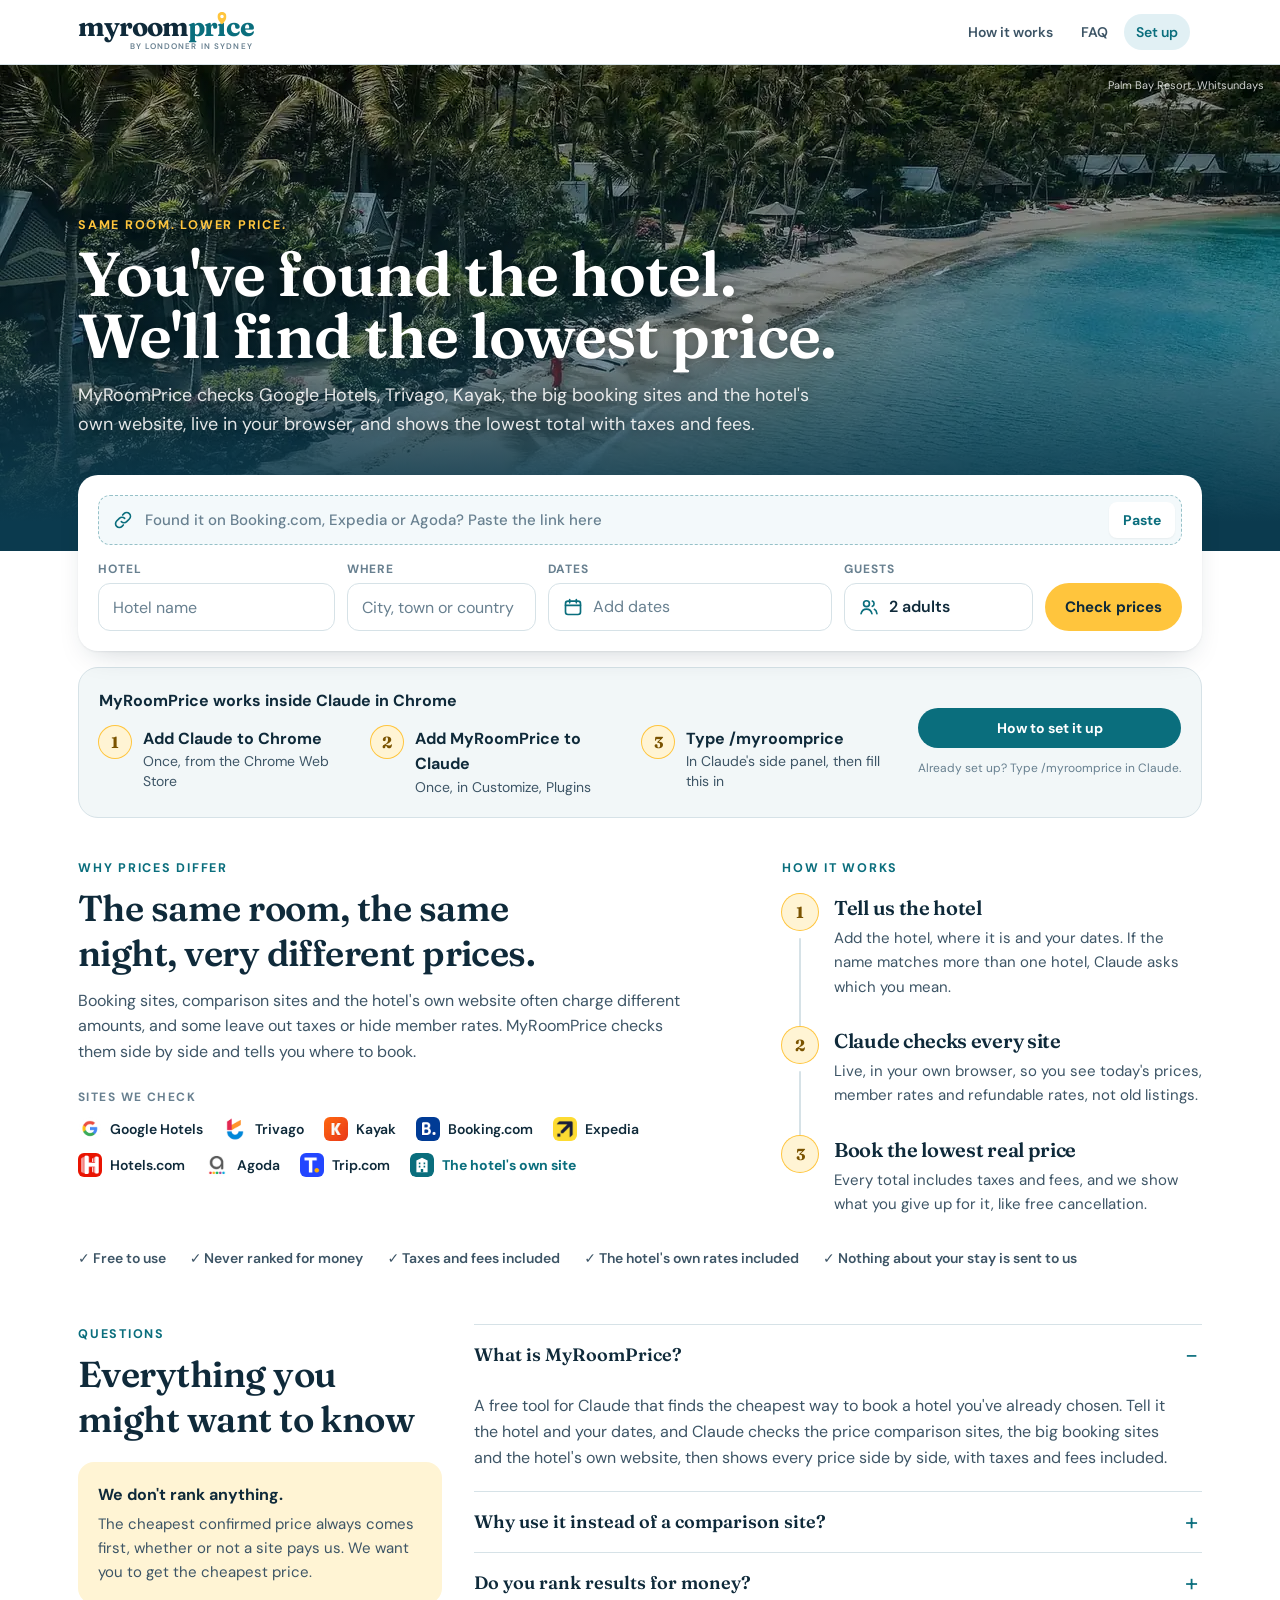
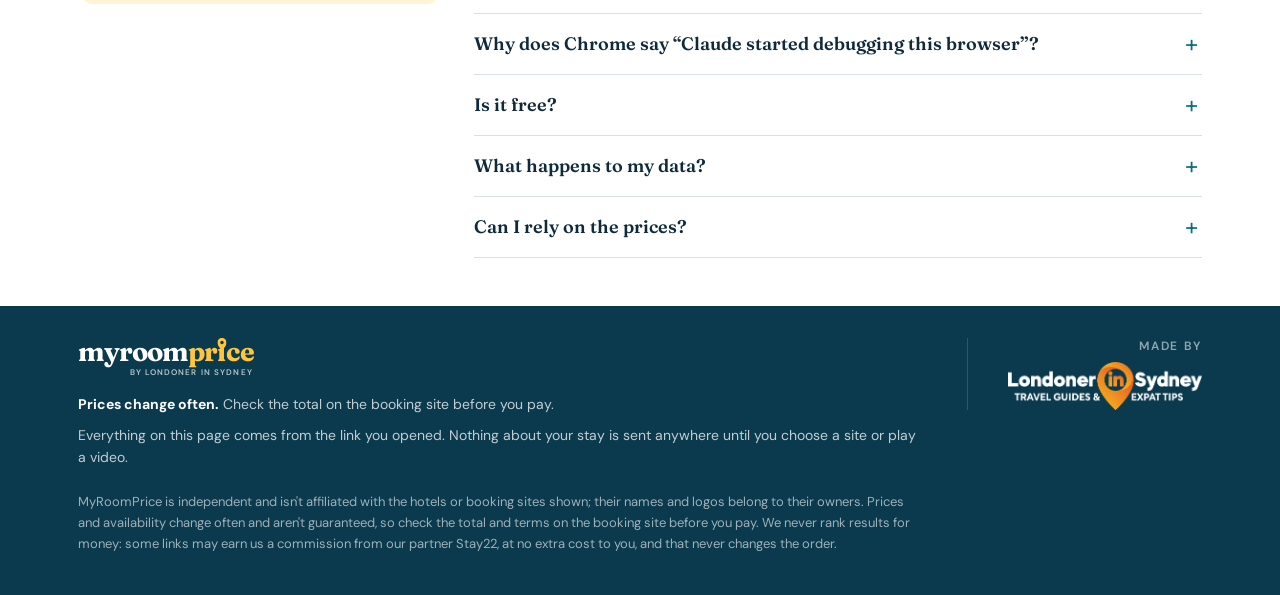
==== docs/index.html @ 867fa73f "Clearer page: setup up front, the answer first; search each site yourself Search page: a "works insi" ====
<!doctype html>
<!-- Built by tools/build_page.py from page/results.html. Edit that file, not this one. -->
<html lang="en">
<head>
<meta charset="utf-8">
<meta name="viewport" content="width=device-width, initial-scale=1">
<meta name="referrer" content="no-referrer">
<meta name="description" content="Found the hotel? MyRoomPrice checks Booking.com, Expedia, Agoda, Google Hotels, Trivago, Kayak and the hotel's own site live in your browser with Claude, and shows the lowest total with taxes. Free, and never ranked for money.">
<link rel="canonical" href="https://myroomprice.com/">
<meta property="og:type" content="website">
<meta property="og:site_name" content="MyRoomPrice">
<meta property="og:title" content="MyRoomPrice: find the lowest price for the hotel you've chosen">
<meta property="og:description" content="Found the hotel? MyRoomPrice checks Booking.com, Expedia, Agoda, Google Hotels, Trivago, Kayak and the hotel's own site live in your browser with Claude, and shows the lowest total with taxes. Free, and never ranked for money.">
<meta property="og:url" content="https://myroomprice.com/">
<meta property="og:image" content="https://myroomprice.com/og.png">
<meta property="og:image:width" content="1200">
<meta property="og:image:height" content="630">
<meta name="twitter:card" content="summary_large_image">
<meta name="theme-color" content="#0b3a4e">
<title>MyRoomPrice: the lowest price for the hotel you've chosen</title>
<link rel="icon" type="image/svg+xml" href="data:image/svg+xml,%3Csvg xmlns="http://www.w3.org/2000/svg" viewBox="0 0 32 32"%3E%3Crect width="32" height="32" rx="8" fill="%230b3a4e"/%3E%3Cpath transform="translate%287 3.5%29 scale%28.75%29" fill="%23ffc53d" fill-rule="evenodd" d="M12 0C5.4 0 0 5.3 0 11.9 0 20.6 12 32 12 32s12-11.4 12-20.1C24 5.3 18.6 0 12 0zm0 7.2a4.6 4.6 0 1 0 0 9.2 4.6 4.6 0 0 0 0-9.2z"/%3E%3C/svg%3E">
<!--
  MyRoomPrice, by Londoner in Sydney: the web app the MyRoomPrice Claude skill shows its results in.
  Everything on screen comes from the link itself (the part after #), which browsers never send to a server.
  While Claude checks prices it updates the link, and the page redraws in place without reloading.
  Styled after East Coast Guide. Hero photo: Palm Bay Resort, Whitsundays, from the East Coast Guide's own photos.
  Fonts: Fraunces and DM Sans, SIL Open Font License 1.1 (see font-licenses/).
  Edit this file (page/results.html), then run: python3 tools/build_page.py
-->
<style>
@font-face { font-family: "Fraunces"; font-style: normal; font-weight: 100 900; font-display: swap; src: url("[data-uri]") format("woff2"); }
@font-face { font-family: "Fraunces"; font-style: italic; font-weight: 100 900; font-display: swap; src: url("[data-uri]") format("woff2"); }
@font-face { font-family: "DM Sans"; font-style: normal; font-weight: 100 1000; font-display: swap; src: url("[data-uri]") format("woff2"); }

:root {
  color-scheme: light;
  --sans: "DM Sans", system-ui, -apple-system, "Segoe UI", sans-serif;
  --serif: "Fraunces", Georgia, "Times New Roman", serif;
  --ink: #0f2a3a; --ink-2: #3d5566; --ink-3: #688090; --line: #d6e2e7; --mist: #f2f7f8;
  --ocean: #0a6e7d; --ocean-dark: #085966; --ocean-deep: #0b3a4e; --ocean-soft: #e1f0f4;
  --reef: #2bb8ad; --reef-soft: #ddf3ef; --sun: #ffc53d; --sun-soft: #fff4d4; --gum: #3c7a5a; --gum-soft: #e4f0e8;
  --radius: 20px;
  --shadow: 0 1px 2px rgb(15 42 58 / 0.06), 0 12px 30px -14px rgb(15 42 58 / 0.25);
}
* { box-sizing: border-box; }
[hidden] { display: none !important; }
html { -webkit-text-size-adjust: 100%; }
body { margin: 0; background: #fff; color: var(--ink); font: 16px/1.6 var(--sans); -webkit-font-smoothing: antialiased; overflow-x: clip; }
h1, h2, h3 { font-family: var(--serif); font-weight: 600; letter-spacing: -0.015em; text-wrap: balance; margin: 0; }
p { margin: 0; }
button, input, select { font: inherit; color: inherit; }
:focus-visible { outline: 3px solid var(--reef); outline-offset: 2px; }
.wrap { max-width: 1180px; margin: 0 auto; padding: 0 16px; }
@media (min-width: 640px) { .wrap { padding: 0 28px; } }

.btn { display: inline-flex; align-items: center; justify-content: center; gap: 8px; min-height: 44px; padding: 0 20px; border: 0; border-radius: 999px; font-size: 15px; font-weight: 700; line-height: 1.1; cursor: pointer; text-decoration: none; transition: background-color .2s; }
.btn-primary { background: var(--ocean); color: #fff; } .btn-primary:hover { background: var(--ocean-dark); }
.btn-sun { background: var(--sun); color: var(--ink); } .btn-sun:hover { background: #ffb703; }
.btn-ghost { background: #fff; color: var(--ink); box-shadow: inset 0 0 0 1.5px var(--line); } .btn-ghost:hover { background: var(--mist); }
.btn-wide { width: 100%; }
.eyebrow { font-size: 12.5px; font-weight: 700; letter-spacing: .14em; text-transform: uppercase; }

/* Top bar with the logo: the guide's pin beside the name, as in brand/logo.html */
.topbar { position: sticky; top: 0; z-index: 20; background: rgb(255 255 255 / .95); backdrop-filter: blur(6px); border-bottom: 1px solid var(--line); }
.topbar .wrap { display: flex; align-items: center; justify-content: space-between; gap: 12px; min-height: 64px; }
/* The MyRoomPrice wordmark: "myroom" in ink, "price" in ocean, and the pin as the dot of the i (brand/logo.html). */
.logo { display: inline-flex; flex-direction: column; align-items: flex-end; font-size: 27px; line-height: 1; color: var(--ink); text-decoration: none; min-width: 0; }
.logo .mark { font-family: var(--serif); font-weight: 700; font-variation-settings: "opsz" 32; letter-spacing: -0.035em; white-space: nowrap; }
.logo .p { color: var(--ocean); }
.logo .i { position: relative; display: inline-block; }
.logo .i svg { position: absolute; left: 50%; bottom: .56em; width: .34em; height: .46em; transform: translateX(-50%); }
.logo .by { font-size: max(8px, .3em); font-weight: 600; letter-spacing: .14em; text-transform: uppercase; margin: .45em .1em 0 0; color: var(--ink-3); white-space: nowrap; }
.trip { display: flex; align-items: center; gap: 10px; min-width: 0; font-size: 14px; color: var(--ink-2); }
.trip .what { display: none; overflow: hidden; text-overflow: ellipsis; white-space: nowrap; }
@media (min-width: 760px) { .trip .what { display: block; } }
.status { display: inline-flex; align-items: center; gap: 7px; min-height: 30px; padding: 0 12px; border-radius: 999px; font-size: 13px; font-weight: 700; white-space: nowrap; background: var(--mist); color: var(--ink-2); }
.status.live { background: var(--sun-soft); color: #7a5300; }
.status.done { background: var(--reef-soft); color: #11615b; }
.pulse { width: 8px; height: 8px; border-radius: 50%; background: currentColor; animation: pulse 1s ease-in-out infinite; }
@keyframes pulse { 0%, 100% { opacity: 1; transform: scale(1); } 50% { opacity: .3; transform: scale(.6); } }

/* Hero band. On the search page it carries a photo, like the guide's page openings: the photo across the full
   width, fading to navy at the bottom so the words stay readable. Results keep the plain navy band. */
.hero { position: relative; isolation: isolate; overflow: hidden; background: var(--ocean-deep); color: #fff; padding: 36px 0 112px; }
.hero-photo, .hero-shade, .photo-credit { display: none; }
.hero.photo { min-height: max(400px, min(54svh, 540px)); display: flex; align-items: flex-end; padding-top: 72px; text-shadow: 0 1px 12px rgb(0 0 0 / .35); }
.hero.photo > .wrap { width: 100%; }
.hero.photo .hero-photo { display: block; position: absolute; inset: 0; z-index: -2; width: 100%; height: 100%; object-fit: cover; object-position: 50% 60%; }
.hero.photo .hero-shade { display: block; position: absolute; inset: 0; z-index: -1; background: linear-gradient(to top, var(--ocean-deep) 6%, rgb(11 58 78 / .45) 45%, rgb(0 0 0 / .3)); }
.hero.photo .photo-credit { display: block; position: absolute; top: 12px; right: 16px; font-size: 11px; color: rgb(255 255 255 / .8); }
.hero .eyebrow { color: var(--sun); display: flex; align-items: center; gap: 8px; }
.hero h1 { margin-top: 8px; font-size: clamp(34px, 5.6vw, 62px); line-height: 1; max-width: 20ch; }
/* Results: a compact header, so the prices come sooner. */
.hero.compact { padding: 28px 0 96px; }
.hero.compact h1 { font-size: clamp(28px, 4vw, 42px); max-width: 28ch; }
.hero .stay { margin-top: 14px; font-weight: 700; }
.hero .summary { margin-top: 10px; max-width: 62ch; color: rgb(255 255 255 / .88); font-size: clamp(16px, 2vw, 18px); }
.steps { display: flex; flex-wrap: wrap; gap: 14px 16px; margin: 22px 0 0; padding: 0; list-style: none; }
/* Each site being checked: its logo on a white disc. The one being checked now spins a sun-to-reef ring;
   finished ones get a reef tick, blocked ones a coral mark, and waiting ones stay faded. */
.step { display: grid; justify-items: center; gap: 7px; width: 74px; text-align: center; font-size: 12px; font-weight: 600; line-height: 1.25; color: rgb(255 255 255 / .7); text-shadow: none; }
.step .disc { position: relative; width: 52px; height: 52px; border-radius: 50%; background: #fff; display: grid; place-items: center; box-shadow: 0 4px 14px rgb(0 0 0 / .25); transition: transform .3s, opacity .3s; }
.step .disc img { display: block; width: 30px; height: 30px; border-radius: 7px; }
.mono { display: grid; place-items: center; width: 30px; height: 30px; border-radius: 8px; background: var(--ocean); color: #fff; font-family: var(--serif); font-weight: 700; font-size: 17px; }
.step.waiting .disc { opacity: .5; } .step.waiting .disc img, .step.waiting .mono { filter: grayscale(1); }
.step.checking { color: #fff; } .step.checking .disc { transform: scale(1.08); }
.step.checking .disc::before { content: ""; position: absolute; inset: -6px; border-radius: 50%;
  background: conic-gradient(from 0deg, transparent 0 25%, var(--sun) 55%, var(--reef) 100%);
  -webkit-mask: radial-gradient(farthest-side, transparent calc(100% - 4px), #000 calc(100% - 3.5px));
          mask: radial-gradient(farthest-side, transparent calc(100% - 4px), #000 calc(100% - 3.5px));
  animation: spin .9s linear infinite; }
.step.checking .disc::after { content: ""; position: absolute; inset: -6px; border-radius: 50%; box-shadow: 0 0 18px 2px rgb(255 197 61 / .45); animation: pulse 1.6s ease-in-out infinite; }
.step.done { color: #fff; }
.step.done .disc::after, .step.blocked .disc::after { position: absolute; right: -5px; bottom: -5px; width: 21px; height: 21px; border-radius: 50%; display: grid; place-items: center; color: #fff; font-size: 12px; font-weight: 800; border: 2px solid var(--ocean-deep); }
.step.done .disc::after { content: "✓"; background: var(--reef); }
.step.blocked .disc::after { content: "!"; background: #e0684b; }
.step .what { font-size: 11px; font-weight: 700; color: var(--sun); }
@keyframes spin { to { transform: rotate(1turn); } }
.offer .site { display: flex; align-items: center; gap: 10px; }
.offer .site img, .offer .site .mono { width: 26px; height: 26px; border-radius: 7px; flex: none; font-size: 15px; box-shadow: 0 0 0 1px var(--line); }

.hero .get { margin-top: 12px; font-size: 14.5px; color: rgb(255 255 255 / .8); }
.hero .get a { color: #fff; font-weight: 700; }
.status.ready { background: var(--reef-soft); color: #11615b; }

/* Highlights */
.highlights:empty, .more:empty { display: none; }
.highlights { display: grid; gap: 12px; grid-template-columns: 1fr; margin: 24px 0 8px; }
@media (min-width: 640px) { .highlights { grid-template-columns: repeat(2, 1fr); } }
@media (min-width: 1000px) { .highlights { grid-template-columns: 2fr 1fr 1fr; } }
.tile { text-align: left; border: 0; cursor: pointer; background: var(--mist); border-radius: 16px; padding: 14px 16px; display: grid; gap: 2px; }
.tile:hover { background: var(--ocean-soft); }
.tile .label { font-size: 12px; font-weight: 700; letter-spacing: .1em; text-transform: uppercase; color: var(--ocean); }
.tile .price { font-family: var(--serif); font-weight: 600; font-size: 26px; line-height: 1.15; }
.tile .who { font-weight: 700; }
.tile .sub { font-size: 14px; color: var(--ink-2); }

/* Main layout */
.main { display: grid; gap: 24px; grid-template-columns: 1fr; padding: 20px 0 64px; }
@media (min-width: 1000px) { .main { grid-template-columns: minmax(0, 1fr) 340px; align-items: start; padding-bottom: 64px; } }
.filters h2, .choice h2, .more h2 { font-size: 20px; }
.filters { display: grid; gap: 10px; }
.filters .opts { display: flex; flex-wrap: wrap; gap: 8px; }
@media (min-width: 1000px) { .filters { position: sticky; top: 84px; } .filters .opts { display: grid; gap: 4px; } }
.check { display: flex; align-items: center; gap: 10px; min-height: 40px; padding: 0 14px; border-radius: 999px; background: var(--mist); font-size: 15px; cursor: pointer; }
.check input { width: 18px; height: 18px; accent-color: var(--ocean); margin: 0; }
@media (min-width: 1000px) { .check { background: transparent; padding: 0 4px; border-radius: 8px; } .check:hover { background: var(--mist); } }
.sort { display: grid; gap: 4px; font-size: 12px; font-weight: 700; letter-spacing: .08em; text-transform: uppercase; color: var(--ink-3); }
.sort select { height: 42px; padding: 0 10px; border: 1.5px solid var(--line); border-radius: 12px; background: #fff; font-size: 15px; letter-spacing: 0; text-transform: none; color: var(--ink); }

.count { font-size: 14px; color: var(--ink-3); margin-bottom: 10px; }
.list { display: grid; gap: 14px; }
.offer { position: relative; background: #fff; border-radius: var(--radius); box-shadow: var(--shadow); padding: 16px; display: grid; gap: 12px; grid-template-columns: auto 1fr; border: 2px solid transparent; }
.offer.selected { border-color: var(--reef); }
.offer.muted { opacity: .72; }
.offer.new { animation: rise .35s ease-out; }
@keyframes rise { from { opacity: 0; transform: translateY(10px); } to { opacity: 1; transform: none; } }
.offer .rank { font-family: var(--serif); font-style: italic; font-weight: 500; font-size: 26px; line-height: 1; color: var(--reef); width: 2ch; }
.offer .body { display: grid; gap: 6px; min-width: 0; }
.offer .site h3 { font-size: 20px; line-height: 1.2; }
.offer .room { color: var(--ink-2); font-size: 15px; }
.offer .notes { color: var(--ink-2); font-size: 14px; }
.chips { display: flex; flex-wrap: wrap; gap: 6px; }
.chip { display: inline-flex; align-items: center; gap: 6px; min-height: 26px; padding: 0 10px; border-radius: 999px; font-size: 13px; font-weight: 700; background: var(--mist); color: var(--ink-2); }
.chip.reef { background: var(--reef-soft); color: #11615b; } .chip.sun { background: var(--sun-soft); color: #7a5300; }
.chip.ocean { background: var(--ocean-soft); color: var(--ocean-dark); } .chip.gum { background: var(--gum-soft); color: var(--gum); }
.chip.ink { background: var(--ink); color: #fff; }
.offer .side { grid-column: 1 / -1; display: flex; align-items: end; justify-content: space-between; gap: 12px; border-top: 1px solid var(--line); padding-top: 12px; }
.price-big { font-family: var(--serif); font-weight: 600; font-size: 28px; line-height: 1.1; }
.price-small { font-size: 13px; color: var(--ink-3); }
@media (min-width: 640px) {
  .offer { grid-template-columns: auto 1fr auto; padding: 18px 20px; }
  .offer .side { grid-column: auto; flex-direction: column; align-items: end; justify-content: start; border-top: 0; padding-top: 0; text-align: right; min-width: 170px; }
}
.empty { background: var(--mist); border-radius: var(--radius); padding: 24px; color: var(--ink-2); }
.skeleton { background: #fff; border-radius: var(--radius); box-shadow: var(--shadow); padding: 18px 20px; display: grid; gap: 10px; }
.skeleton i { display: block; height: 14px; border-radius: 7px; background: linear-gradient(90deg, var(--mist), #e3ecef, var(--mist)); background-size: 200% 100%; animation: shimmer 1.3s linear infinite; }
.skeleton i:nth-child(1) { width: 40%; height: 20px; } .skeleton i:nth-child(2) { width: 65%; } .skeleton i:nth-child(3) { width: 30%; }
@keyframes shimmer { from { background-position: 200% 0; } to { background-position: -200% 0; } }

/* Your choice */
.choice { background: #fff; border-radius: var(--radius); box-shadow: var(--shadow); padding: 18px 20px; display: grid; gap: 12px; }
@media (min-width: 1000px) { .choice { position: sticky; top: 84px; } }
.choice .total { font-family: var(--serif); font-weight: 600; font-size: 34px; line-height: 1.05; }
.choice ul { margin: 0; padding-left: 18px; color: var(--ink-2); font-size: 15px; display: grid; gap: 4px; }
.choice .domain { font-size: 13px; color: var(--ink-3); text-align: center; }
.warn { border-radius: 14px; background: var(--sun-soft); padding: 12px 14px; font-size: 14px; }
.fine { font-size: 12.5px; color: var(--ink-3); }
/* On a phone the choice sits in a bar along the bottom of the screen */
.bar { position: fixed; left: 0; right: 0; bottom: 0; z-index: 30; background: #fff; border-top: 1px solid var(--line); box-shadow: 0 -8px 24px -12px rgb(15 42 58 / .3); padding: 10px 16px calc(10px + env(safe-area-inset-bottom)); display: flex; align-items: center; justify-content: space-between; gap: 12px; }
.bar .who { font-weight: 700; font-size: 15px; line-height: 1.2; }
.bar .amt { font-family: var(--serif); font-weight: 600; font-size: 22px; line-height: 1.1; }
@media (min-width: 1000px) { .bar { display: none; } }

.more { display: grid; gap: 16px; grid-template-columns: 1fr; padding-bottom: 40px; }
@media (min-width: 800px) { .more { grid-template-columns: repeat(3, 1fr); } }
.box { background: var(--mist); border-radius: var(--radius); padding: 18px 20px; }
.box ul { margin: 8px 0 0; padding-left: 18px; color: var(--ink-2); font-size: 15px; }
.box p { margin-top: 8px; color: var(--ink-2); font-size: 15px; }

footer { background: var(--ocean-deep); color: rgb(255 255 255 / .75); font-size: 14px; }
footer .wrap { padding-top: 32px; padding-bottom: calc(36px + env(safe-area-inset-bottom)); display: grid; }  /* gaps: Tailwind classes on the footer's wrap */
/* Room for the phone's booking bar, only while it shows. */
.bar:not([hidden]) ~ footer .wrap { padding-bottom: calc(96px + env(safe-area-inset-bottom)); }
@media (min-width: 1000px) { footer .wrap { padding-bottom: 40px; } }
footer strong { color: #fff; }
footer .logo { color: #fff; margin-bottom: 8px; justify-self: start; } footer .logo .p { color: var(--sun); } footer .logo .by { color: rgb(255 255 255 / .7); }
@media (prefers-reduced-motion: reduce) { *, *::before, *::after { animation: none !important; transition: none !important; } .step.checking .disc::before { background: conic-gradient(var(--sun), var(--reef)); } }
/* Tailwind (tw- classes), compiled and baked in by tools/build_page.py */
*,:after,:before{--tw-border-spacing-x:0;--tw-border-spacing-y:0;--tw-translate-x:0;--tw-translate-y:0;--tw-rotate:0;--tw-skew-x:0;--tw-skew-y:0;--tw-scale-x:1;--tw-scale-y:1;--tw-pan-x: ;--tw-pan-y: ;--tw-pinch-zoom: ;--tw-scroll-snap-strictness:proximity;--tw-gradient-from-position: ;--tw-gradient-via-position: ;--tw-gradient-to-position: ;--tw-ordinal: ;--tw-slashed-zero: ;--tw-numeric-figure: ;--tw-numeric-spacing: ;--tw-numeric-fraction: ;--tw-ring-inset: ;--tw-ring-offset-width:0px;--tw-ring-offset-color:#fff;--tw-ring-color:rgba(59,130,246,.5);--tw-ring-offset-shadow:0 0 #0000;--tw-ring-shadow:0 0 #0000;--tw-shadow:0 0 #0000;--tw-shadow-colored:0 0 #0000;--tw-blur: ;--tw-brightness: ;--tw-contrast: ;--tw-grayscale: ;--tw-hue-rotate: ;--tw-invert: ;--tw-saturate: ;--tw-sepia: ;--tw-drop-shadow: ;--tw-backdrop-blur: ;--tw-backdrop-brightness: ;--tw-backdrop-contrast: ;--tw-backdrop-grayscale: ;--tw-backdrop-hue-rotate: ;--tw-backdrop-invert: ;--tw-backdrop-opacity: ;--tw-backdrop-saturate: ;--tw-backdrop-sepia: ;--tw-contain-size: ;--tw-contain-layout: ;--tw-contain-paint: ;--tw-contain-style: }::backdrop{--tw-border-spacing-x:0;--tw-border-spacing-y:0;--tw-translate-x:0;--tw-translate-y:0;--tw-rotate:0;--tw-skew-x:0;--tw-skew-y:0;--tw-scale-x:1;--tw-scale-y:1;--tw-pan-x: ;--tw-pan-y: ;--tw-pinch-zoom: ;--tw-scroll-snap-strictness:proximity;--tw-gradient-from-position: ;--tw-gradient-via-position: ;--tw-gradient-to-position: ;--tw-ordinal: ;--tw-slashed-zero: ;--tw-numeric-figure: ;--tw-numeric-spacing: ;--tw-numeric-fraction: ;--tw-ring-inset: ;--tw-ring-offset-width:0px;--tw-ring-offset-color:#fff;--tw-ring-color:rgba(59,130,246,.5);--tw-ring-offset-shadow:0 0 #0000;--tw-ring-shadow:0 0 #0000;--tw-shadow:0 0 #0000;--tw-shadow-colored:0 0 #0000;--tw-blur: ;--tw-brightness: ;--tw-contrast: ;--tw-grayscale: ;--tw-hue-rotate: ;--tw-invert: ;--tw-saturate: ;--tw-sepia: ;--tw-drop-shadow: ;--tw-backdrop-blur: ;--tw-backdrop-brightness: ;--tw-backdrop-contrast: ;--tw-backdrop-grayscale: ;--tw-backdrop-hue-rotate: ;--tw-backdrop-invert: ;--tw-backdrop-opacity: ;--tw-backdrop-saturate: ;--tw-backdrop-sepia: ;--tw-contain-size: ;--tw-contain-layout: ;--tw-contain-paint: ;--tw-contain-style: }.mrs-label{display:grid;min-width:0;gap:.375rem;font-size:.75rem;line-height:1rem;font-weight:700;text-transform:uppercase;letter-spacing:.08em;--tw-text-opacity:1;color:rgb(104 128 144/var(--tw-text-opacity,1))}.mrs-input{height:3rem;width:100%;min-width:0;border-radius:.75rem;border-width:1.5px;border-style:solid;--tw-border-opacity:1;border-color:rgb(214 226 231/var(--tw-border-opacity,1));--tw-bg-opacity:1;background-color:rgb(255 255 255/var(--tw-bg-opacity,1));padding-left:.875rem;padding-right:.875rem;font-size:1rem;line-height:1.5rem;font-weight:600;text-transform:none;letter-spacing:0;--tw-text-opacity:1;color:rgb(15 42 58/var(--tw-text-opacity,1));outline:2px solid transparent;outline-offset:2px;transition-property:color,background-color,border-color,text-decoration-color,fill,stroke,opacity,box-shadow,transform,filter,-webkit-backdrop-filter;transition-property:color,background-color,border-color,text-decoration-color,fill,stroke,opacity,box-shadow,transform,filter,backdrop-filter;transition-property:color,background-color,border-color,text-decoration-color,fill,stroke,opacity,box-shadow,transform,filter,backdrop-filter,-webkit-backdrop-filter;transition-timing-function:cubic-bezier(.4,0,.2,1);transition-duration:.15s}.mrs-input::-moz-placeholder{font-weight:400;--tw-text-opacity:1;color:rgb(104 128 144/var(--tw-text-opacity,1))}.mrs-input::placeholder{font-weight:400;--tw-text-opacity:1;color:rgb(104 128 144/var(--tw-text-opacity,1))}.mrs-input:hover{--tw-border-opacity:1;border-color:rgb(104 128 144/var(--tw-border-opacity,1))}.mrs-input:focus{--tw-border-opacity:1;border-color:rgb(43 184 173/var(--tw-border-opacity,1));--tw-ring-offset-shadow:var(--tw-ring-inset) 0 0 0 var(--tw-ring-offset-width) var(--tw-ring-offset-color);--tw-ring-shadow:var(--tw-ring-inset) 0 0 0 calc(4px + var(--tw-ring-offset-width)) var(--tw-ring-color);box-shadow:var(--tw-ring-offset-shadow),var(--tw-ring-shadow),var(--tw-shadow,0 0 #0000);--tw-ring-color:rgba(43,184,173,.2)}.mrs-field{display:flex;cursor:pointer;align-items:center;gap:.625rem;text-align:left}.mrs-field[aria-expanded=true]{--tw-border-opacity:1;border-color:rgb(43 184 173/var(--tw-border-opacity,1));--tw-ring-offset-shadow:var(--tw-ring-inset) 0 0 0 var(--tw-ring-offset-width) var(--tw-ring-offset-color);--tw-ring-shadow:var(--tw-ring-inset) 0 0 0 calc(4px + var(--tw-ring-offset-width)) var(--tw-ring-color);box-shadow:var(--tw-ring-offset-shadow),var(--tw-ring-shadow),var(--tw-shadow,0 0 #0000);--tw-ring-color:rgba(43,184,173,.2)}.mrs-pop{position:absolute;left:.75rem;right:.75rem;top:100%;z-index:30;margin-top:.5rem;border-radius:1rem;border-width:1px;border-style:solid;--tw-border-opacity:1;border-color:rgb(214 226 231/var(--tw-border-opacity,1));--tw-bg-opacity:1;background-color:rgb(255 255 255/var(--tw-bg-opacity,1));padding:1rem;--tw-text-opacity:1;color:rgb(15 42 58/var(--tw-text-opacity,1));--tw-shadow:0 1px 2px rgba(15,42,58,.06),0 12px 30px -14px rgba(15,42,58,.25);--tw-shadow-colored:0 1px 2px var(--tw-shadow-color),0 12px 30px -14px var(--tw-shadow-color);box-shadow:var(--tw-ring-offset-shadow,0 0 #0000),var(--tw-ring-shadow,0 0 #0000),var(--tw-shadow)}@media (min-width:640px){.mrs-pop{padding:1.25rem}}.mrs-done{display:inline-flex;height:2.5rem;cursor:pointer;align-items:center;border-radius:9999px;border-width:0;--tw-bg-opacity:1;background-color:rgb(10 110 125/var(--tw-bg-opacity,1));padding-left:1.25rem;padding-right:1.25rem;font-size:.875rem;line-height:1.25rem;font-weight:700;--tw-text-opacity:1;color:rgb(255 255 255/var(--tw-text-opacity,1));transition-property:color,background-color,border-color,text-decoration-color,fill,stroke,opacity,box-shadow,transform,filter,-webkit-backdrop-filter;transition-property:color,background-color,border-color,text-decoration-color,fill,stroke,opacity,box-shadow,transform,filter,backdrop-filter;transition-property:color,background-color,border-color,text-decoration-color,fill,stroke,opacity,box-shadow,transform,filter,backdrop-filter,-webkit-backdrop-filter;transition-timing-function:cubic-bezier(.4,0,.2,1);transition-duration:.15s}.mrs-done:hover{--tw-bg-opacity:1;background-color:rgb(8 89 102/var(--tw-bg-opacity,1))}.mrs-quiet{display:inline-flex;height:2.5rem;cursor:pointer;align-items:center;border-radius:9999px;border-width:0;background-color:transparent;padding-left:.75rem;padding-right:.75rem;font-size:.875rem;line-height:1.25rem;font-weight:700;--tw-text-opacity:1;color:rgb(61 85 102/var(--tw-text-opacity,1));text-decoration-line:underline;text-underline-offset:4px}.mrs-quiet:hover{--tw-text-opacity:1;color:rgb(15 42 58/var(--tw-text-opacity,1))}.mrs-round{display:flex;height:2.25rem;width:2.25rem;flex:none;cursor:pointer;align-items:center;justify-content:center;border-radius:9999px;border-width:1px;border-style:solid;--tw-border-opacity:1;border-color:rgb(214 226 231/var(--tw-border-opacity,1));--tw-bg-opacity:1;background-color:rgb(255 255 255/var(--tw-bg-opacity,1));font-size:1.125rem;line-height:1.75rem;font-weight:700;line-height:1;--tw-text-opacity:1;color:rgb(15 42 58/var(--tw-text-opacity,1));transition-property:color,background-color,border-color,text-decoration-color,fill,stroke,opacity,box-shadow,transform,filter,-webkit-backdrop-filter;transition-property:color,background-color,border-color,text-decoration-color,fill,stroke,opacity,box-shadow,transform,filter,backdrop-filter;transition-property:color,background-color,border-color,text-decoration-color,fill,stroke,opacity,box-shadow,transform,filter,backdrop-filter,-webkit-backdrop-filter;transition-timing-function:cubic-bezier(.4,0,.2,1);transition-duration:.15s}.mrs-round:hover{--tw-border-opacity:1;border-color:rgb(10 110 125/var(--tw-border-opacity,1));--tw-bg-opacity:1;background-color:rgb(225 240 244/var(--tw-bg-opacity,1))}.mrs-round:disabled{cursor:not-allowed;opacity:.3}.mrs-round:hover:disabled{--tw-border-opacity:1;border-color:rgb(214 226 231/var(--tw-border-opacity,1));--tw-bg-opacity:1;background-color:rgb(255 255 255/var(--tw-bg-opacity,1))}.mrs-option{width:100%;cursor:pointer;border-radius:.75rem;border-width:1.5px;border-style:solid;--tw-border-opacity:1;border-color:rgb(214 226 231/var(--tw-border-opacity,1));--tw-bg-opacity:1;background-color:rgb(255 255 255/var(--tw-bg-opacity,1));padding:.75rem 1rem;text-align:left;--tw-text-opacity:1;color:rgb(15 42 58/var(--tw-text-opacity,1));transition-property:color,background-color,border-color,text-decoration-color,fill,stroke,opacity,box-shadow,transform,filter,-webkit-backdrop-filter;transition-property:color,background-color,border-color,text-decoration-color,fill,stroke,opacity,box-shadow,transform,filter,backdrop-filter;transition-property:color,background-color,border-color,text-decoration-color,fill,stroke,opacity,box-shadow,transform,filter,backdrop-filter,-webkit-backdrop-filter;transition-timing-function:cubic-bezier(.4,0,.2,1);transition-duration:.15s}.mrs-option:hover{--tw-border-opacity:1;border-color:rgb(10 110 125/var(--tw-border-opacity,1));--tw-bg-opacity:1;background-color:rgb(225 240 244/var(--tw-bg-opacity,1))}.mrs-pill{display:inline-flex;height:2.75rem;min-width:88px;cursor:pointer;align-items:center;justify-content:center;border-radius:9999px;border-width:1.5px;border-style:solid;--tw-border-opacity:1;border-color:rgb(10 110 125/var(--tw-border-opacity,1));--tw-bg-opacity:1;background-color:rgb(255 255 255/var(--tw-bg-opacity,1));padding-left:1.25rem;padding-right:1.25rem;font-weight:700;--tw-text-opacity:1;color:rgb(10 110 125/var(--tw-text-opacity,1));transition-property:color,background-color,border-color,text-decoration-color,fill,stroke,opacity,box-shadow,transform,filter,-webkit-backdrop-filter;transition-property:color,background-color,border-color,text-decoration-color,fill,stroke,opacity,box-shadow,transform,filter,backdrop-filter;transition-property:color,background-color,border-color,text-decoration-color,fill,stroke,opacity,box-shadow,transform,filter,backdrop-filter,-webkit-backdrop-filter;transition-timing-function:cubic-bezier(.4,0,.2,1);transition-duration:.15s}.mrs-pill:hover{--tw-bg-opacity:1;background-color:rgb(10 110 125/var(--tw-bg-opacity,1));--tw-text-opacity:1;color:rgb(255 255 255/var(--tw-text-opacity,1))}.mrs-faq{border-width:0 0 1px;border-style:solid;--tw-border-opacity:1;border-color:rgb(214 226 231/var(--tw-border-opacity,1))}.mrs-faq-q{position:relative;cursor:pointer;list-style-type:none;padding-top:1rem;padding-bottom:1rem;padding-right:2.5rem;font-family:Fraunces,Georgia,Times New Roman,serif;font-size:1.125rem;line-height:1.75rem;font-weight:600;--tw-text-opacity:1;color:rgb(15 42 58/var(--tw-text-opacity,1))}.mrs-faq-q:hover{--tw-text-opacity:1;color:rgb(10 110 125/var(--tw-text-opacity,1))}.mrs-faq-q::-webkit-details-marker{display:none}.mrs-faq-q:after{content:"+";position:absolute;right:.25rem;top:.875rem;font-family:DM Sans,system-ui,-apple-system,Segoe UI,sans-serif;font-size:1.5rem;line-height:2rem;font-weight:400;--tw-text-opacity:1;color:rgb(10 110 125/var(--tw-text-opacity,1))}.mrs-faq[open] .mrs-faq-q:after{content:"−"}.mrs-review{display:flex;min-height:150px;cursor:pointer;flex-direction:column;border-radius:1rem;border-width:1px;border-style:solid;--tw-border-opacity:1;border-color:rgb(214 226 231/var(--tw-border-opacity,1));--tw-bg-opacity:1;background-color:rgb(242 247 248/var(--tw-bg-opacity,1));padding:1rem;text-align:left;transition-property:color,background-color,border-color,text-decoration-color,fill,stroke,opacity,box-shadow,transform,filter,-webkit-backdrop-filter;transition-property:color,background-color,border-color,text-decoration-color,fill,stroke,opacity,box-shadow,transform,filter,backdrop-filter;transition-property:color,background-color,border-color,text-decoration-color,fill,stroke,opacity,box-shadow,transform,filter,backdrop-filter,-webkit-backdrop-filter;transition-timing-function:cubic-bezier(.4,0,.2,1);transition-duration:.15s}.mrs-review:hover{--tw-border-opacity:1;border-color:rgb(10 110 125/var(--tw-border-opacity,1));--tw-bg-opacity:1;background-color:rgb(255 255 255/var(--tw-bg-opacity,1));--tw-shadow:0 1px 2px rgba(15,42,58,.06),0 12px 30px -14px rgba(15,42,58,.25);--tw-shadow-colored:0 1px 2px var(--tw-shadow-color),0 12px 30px -14px var(--tw-shadow-color);box-shadow:var(--tw-ring-offset-shadow,0 0 #0000),var(--tw-ring-shadow,0 0 #0000),var(--tw-shadow)}.mrs-step{position:relative;display:flex;gap:1rem}.mrs-step:not(:last-child):after{content:"";position:absolute;bottom:-28px;left:17px;top:2.75rem;width:.125rem;border-radius:9999px;--tw-bg-opacity:1;background-color:rgb(214 226 231/var(--tw-bg-opacity,1))}.mrs-step-n{position:relative;display:flex;height:2.25rem;width:2.25rem;flex:none;align-items:center;justify-content:center;border-radius:9999px;--tw-bg-opacity:1;background-color:rgb(255 244 212/var(--tw-bg-opacity,1));font-family:Fraunces,Georgia,Times New Roman,serif;font-size:1rem;line-height:1.5rem;font-weight:700;--tw-text-opacity:1;color:rgb(122 83 0/var(--tw-text-opacity,1));--tw-ring-offset-shadow:var(--tw-ring-inset) 0 0 0 var(--tw-ring-offset-width) var(--tw-ring-offset-color);--tw-ring-shadow:var(--tw-ring-inset) 0 0 0 calc(1px + var(--tw-ring-offset-width)) var(--tw-ring-color);box-shadow:var(--tw-ring-offset-shadow),var(--tw-ring-shadow),var(--tw-shadow,0 0 #0000);--tw-ring-opacity:1;--tw-ring-color:rgb(255 197 61/var(--tw-ring-opacity,1))}.mrs-navlink{height:2.25rem;cursor:pointer;align-items:center;white-space:nowrap;border-radius:9999px;border-width:0;background-color:transparent;padding-left:.75rem;padding-right:.75rem;font-size:.875rem;line-height:1.25rem;font-weight:600;--tw-text-opacity:1;color:rgb(61 85 102/var(--tw-text-opacity,1));text-decoration-line:none;transition-property:color,background-color,border-color,text-decoration-color,fill,stroke,opacity,box-shadow,transform,filter,-webkit-backdrop-filter;transition-property:color,background-color,border-color,text-decoration-color,fill,stroke,opacity,box-shadow,transform,filter,backdrop-filter;transition-property:color,background-color,border-color,text-decoration-color,fill,stroke,opacity,box-shadow,transform,filter,backdrop-filter,-webkit-backdrop-filter;transition-timing-function:cubic-bezier(.4,0,.2,1);transition-duration:.15s}.mrs-navlink:hover{--tw-bg-opacity:1;background-color:rgb(242 247 248/var(--tw-bg-opacity,1));--tw-text-opacity:1;color:rgb(15 42 58/var(--tw-text-opacity,1))}.mrs-navlink:not(.tw-hidden){display:inline-flex}.mrs-navcta{--tw-bg-opacity:1;background-color:rgb(225 240 244/var(--tw-bg-opacity,1));--tw-text-opacity:1;color:rgb(10 110 125/var(--tw-text-opacity,1))}.mrs-navcta:hover,.mrs-navcta[aria-current=page]{--tw-bg-opacity:1;background-color:rgb(10 110 125/var(--tw-bg-opacity,1));--tw-text-opacity:1;color:rgb(255 255 255/var(--tw-text-opacity,1))}.mrs-paste{display:flex;cursor:text;align-items:center;gap:.625rem;border-radius:.75rem;border:1.5px dashed rgba(10,110,125,.4);background-color:rgba(225,240,244,.4);padding:.25rem .375rem .25rem .875rem;transition-property:color,background-color,border-color,text-decoration-color,fill,stroke,opacity,box-shadow,transform,filter,-webkit-backdrop-filter;transition-property:color,background-color,border-color,text-decoration-color,fill,stroke,opacity,box-shadow,transform,filter,backdrop-filter;transition-property:color,background-color,border-color,text-decoration-color,fill,stroke,opacity,box-shadow,transform,filter,backdrop-filter,-webkit-backdrop-filter;transition-timing-function:cubic-bezier(.4,0,.2,1);transition-duration:.15s}.mrs-paste:focus-within{border-style:solid;--tw-border-opacity:1;border-color:rgb(43 184 173/var(--tw-border-opacity,1));--tw-bg-opacity:1;background-color:rgb(255 255 255/var(--tw-bg-opacity,1));--tw-ring-offset-shadow:var(--tw-ring-inset) 0 0 0 var(--tw-ring-offset-width) var(--tw-ring-offset-color);--tw-ring-shadow:var(--tw-ring-inset) 0 0 0 calc(4px + var(--tw-ring-offset-width)) var(--tw-ring-color);box-shadow:var(--tw-ring-offset-shadow),var(--tw-ring-shadow),var(--tw-shadow,0 0 #0000);--tw-ring-color:rgba(43,184,173,.2)}.mrs-paste:hover{--tw-border-opacity:1;border-color:rgb(10 110 125/var(--tw-border-opacity,1))}.mrs-paste-btn{display:inline-flex;height:2.25rem;flex:none;cursor:pointer;align-items:center;border-radius:.5rem;border-width:0;--tw-bg-opacity:1;background-color:rgb(255 255 255/var(--tw-bg-opacity,1));padding-left:.875rem;padding-right:.875rem;font-size:.875rem;line-height:1.25rem;font-weight:700;--tw-text-opacity:1;color:rgb(10 110 125/var(--tw-text-opacity,1));--tw-shadow:0 1px 2px 0 rgba(0,0,0,.05);--tw-shadow-colored:0 1px 2px 0 var(--tw-shadow-color);box-shadow:var(--tw-ring-offset-shadow,0 0 #0000),var(--tw-ring-shadow,0 0 #0000),var(--tw-shadow);transition-property:color,background-color,border-color,text-decoration-color,fill,stroke,opacity,box-shadow,transform,filter,-webkit-backdrop-filter;transition-property:color,background-color,border-color,text-decoration-color,fill,stroke,opacity,box-shadow,transform,filter,backdrop-filter;transition-property:color,background-color,border-color,text-decoration-color,fill,stroke,opacity,box-shadow,transform,filter,backdrop-filter,-webkit-backdrop-filter;transition-timing-function:cubic-bezier(.4,0,.2,1);transition-duration:.15s}.mrs-paste-btn:hover{--tw-bg-opacity:1;background-color:rgb(10 110 125/var(--tw-bg-opacity,1));--tw-text-opacity:1;color:rgb(255 255 255/var(--tw-text-opacity,1))}.mrs-recent{display:block;width:100%;cursor:pointer;border-radius:1rem;border-width:1px;border-style:solid;--tw-border-opacity:1;border-color:rgb(214 226 231/var(--tw-border-opacity,1));--tw-bg-opacity:1;background-color:rgb(255 255 255/var(--tw-bg-opacity,1));padding:1rem;text-align:left;--tw-shadow:0 1px 2px 0 rgba(0,0,0,.05);--tw-shadow-colored:0 1px 2px 0 var(--tw-shadow-color);box-shadow:var(--tw-ring-offset-shadow,0 0 #0000),var(--tw-ring-shadow,0 0 #0000),var(--tw-shadow);transition-property:color,background-color,border-color,text-decoration-color,fill,stroke,opacity,box-shadow,transform,filter,-webkit-backdrop-filter;transition-property:color,background-color,border-color,text-decoration-color,fill,stroke,opacity,box-shadow,transform,filter,backdrop-filter;transition-property:color,background-color,border-color,text-decoration-color,fill,stroke,opacity,box-shadow,transform,filter,backdrop-filter,-webkit-backdrop-filter;transition-timing-function:cubic-bezier(.4,0,.2,1);transition-duration:.15s}.mrs-recent:hover{--tw-border-opacity:1;border-color:rgb(10 110 125/var(--tw-border-opacity,1));--tw-shadow:0 1px 2px rgba(15,42,58,.06),0 12px 30px -14px rgba(15,42,58,.25);--tw-shadow-colored:0 1px 2px var(--tw-shadow-color),0 12px 30px -14px var(--tw-shadow-color);box-shadow:var(--tw-ring-offset-shadow,0 0 #0000),var(--tw-ring-shadow,0 0 #0000),var(--tw-shadow)}.mrs-recent-x{position:absolute;right:.625rem;top:.625rem;display:flex;height:1.75rem;width:1.75rem;cursor:pointer;align-items:center;justify-content:center;border-radius:9999px;border-width:0;background-color:transparent;font-size:.75rem;line-height:1rem;--tw-text-opacity:1;color:rgb(104 128 144/var(--tw-text-opacity,1));transition-property:color,background-color,border-color,text-decoration-color,fill,stroke,opacity,box-shadow,transform,filter,-webkit-backdrop-filter;transition-property:color,background-color,border-color,text-decoration-color,fill,stroke,opacity,box-shadow,transform,filter,backdrop-filter;transition-property:color,background-color,border-color,text-decoration-color,fill,stroke,opacity,box-shadow,transform,filter,backdrop-filter,-webkit-backdrop-filter;transition-timing-function:cubic-bezier(.4,0,.2,1);transition-duration:.15s}.mrs-recent-x:hover{--tw-bg-opacity:1;background-color:rgb(242 247 248/var(--tw-bg-opacity,1));--tw-text-opacity:1;color:rgb(15 42 58/var(--tw-text-opacity,1))}.mrs-share{display:inline-flex;height:2.5rem;width:100%;cursor:pointer;align-items:center;justify-content:center;gap:.5rem;border-radius:9999px;border-width:1.5px;border-style:solid;--tw-border-opacity:1;border-color:rgb(214 226 231/var(--tw-border-opacity,1));--tw-bg-opacity:1;background-color:rgb(255 255 255/var(--tw-bg-opacity,1));padding-left:1rem;padding-right:1rem;font-size:.875rem;line-height:1.25rem;font-weight:700;--tw-text-opacity:1;color:rgb(15 42 58/var(--tw-text-opacity,1));transition-property:color,background-color,border-color,text-decoration-color,fill,stroke,opacity,box-shadow,transform,filter,-webkit-backdrop-filter;transition-property:color,background-color,border-color,text-decoration-color,fill,stroke,opacity,box-shadow,transform,filter,backdrop-filter;transition-property:color,background-color,border-color,text-decoration-color,fill,stroke,opacity,box-shadow,transform,filter,backdrop-filter,-webkit-backdrop-filter;transition-timing-function:cubic-bezier(.4,0,.2,1);transition-duration:.15s}.mrs-share:hover{--tw-border-opacity:1;border-color:rgb(10 110 125/var(--tw-border-opacity,1));--tw-text-opacity:1;color:rgb(10 110 125/var(--tw-text-opacity,1))}.mrs-chip{display:inline-flex;height:2.5rem;cursor:pointer;align-items:center;gap:.5rem;border-radius:9999px;border-width:1.5px;border-style:solid;--tw-border-opacity:1;border-color:rgb(214 226 231/var(--tw-border-opacity,1));--tw-bg-opacity:1;background-color:rgb(255 255 255/var(--tw-bg-opacity,1));padding-left:1rem;padding-right:1rem;font-size:.875rem;line-height:1.25rem;font-weight:600;--tw-text-opacity:1;color:rgb(15 42 58/var(--tw-text-opacity,1));transition-property:color,background-color,border-color,text-decoration-color,fill,stroke,opacity,box-shadow,transform,filter,-webkit-backdrop-filter;transition-property:color,background-color,border-color,text-decoration-color,fill,stroke,opacity,box-shadow,transform,filter,backdrop-filter;transition-property:color,background-color,border-color,text-decoration-color,fill,stroke,opacity,box-shadow,transform,filter,backdrop-filter,-webkit-backdrop-filter;transition-timing-function:cubic-bezier(.4,0,.2,1);transition-duration:.15s}.mrs-chip:hover{--tw-border-opacity:1;border-color:rgb(10 110 125/var(--tw-border-opacity,1))}.mrs-chip:has(:checked){--tw-border-opacity:1;border-color:rgb(10 110 125/var(--tw-border-opacity,1));--tw-bg-opacity:1;background-color:rgb(10 110 125/var(--tw-bg-opacity,1));--tw-text-opacity:1;color:rgb(255 255 255/var(--tw-text-opacity,1))}.mrs-chip input{position:absolute;width:1px;height:1px;padding:0;margin:-1px;overflow:hidden;clip:rect(0,0,0,0);white-space:nowrap;border-width:0}#trip-bar-note:not([hidden]){display:inline-flex}.tw-sr-only{position:absolute;width:1px;height:1px;padding:0;margin:-1px;overflow:hidden;clip:rect(0,0,0,0);white-space:nowrap;border-width:0}.tw-absolute{position:absolute}.tw-relative{position:relative}.tw-inset-0{inset:0}.tw-left-0{left:0}.tw-right-0{right:0}.tw-top-0{top:0}.tw-z-\[2\]{z-index:2}.tw-col-span-full{grid-column:1/-1}.tw-m-0{margin:0}.tw-mx-auto{margin-left:auto;margin-right:auto}.tw--ml-3{margin-left:-.75rem}.tw--mt-\[76px\]{margin-top:-76px}.tw-mb-1{margin-bottom:.25rem}.tw-mb-2{margin-bottom:.5rem}.tw-mb-3{margin-bottom:.75rem}.tw-mb-4{margin-bottom:1rem}.tw-ml-auto{margin-left:auto}.tw-ml-px{margin-left:1px}.tw-mt-0\.5{margin-top:.125rem}.tw-mt-1{margin-top:.25rem}.tw-mt-1\.5{margin-top:.375rem}.tw-mt-14{margin-top:3.5rem}.tw-mt-2{margin-top:.5rem}.tw-mt-3{margin-top:.75rem}.tw-mt-4{margin-top:1rem}.tw-mt-5{margin-top:1.25rem}.tw-mt-6{margin-top:1.5rem}.tw-mt-8{margin-top:2rem}.tw-mt-auto{margin-top:auto}.tw-mt-px{margin-top:1px}.tw-block{display:block}.tw-inline-block{display:inline-block}.tw-flex{display:flex}.tw-inline-flex{display:inline-flex}.tw-grid{display:grid}.tw-hidden{display:none}.tw-h-10{height:2.5rem}.tw-h-12{height:3rem}.tw-h-2\.5{height:.625rem}.tw-h-24{height:6rem}.tw-h-3{height:.75rem}.tw-h-4{height:1rem}.tw-h-5{height:1.25rem}.tw-h-6{height:1.5rem}.tw-h-8{height:2rem}.tw-h-auto{height:auto}.tw-h-full{height:100%}.tw-max-h-\[calc\(100dvh-24px\)\]{max-height:calc(100dvh - 24px)}.tw-w-1\/2{width:50%}.tw-w-1\/3{width:33.333333%}.tw-w-10{width:2.5rem}.tw-w-2\.5{width:.625rem}.tw-w-2\/3{width:66.666667%}.tw-w-3\/4{width:75%}.tw-w-4{width:1rem}.tw-w-5{width:1.25rem}.tw-w-6{width:1.5rem}.tw-w-8{width:2rem}.tw-w-\[min\(760px\,calc\(100vw-24px\)\)\]{width:min(760px,calc(100vw - 24px))}.tw-w-auto{width:auto}.tw-w-fit{width:-moz-fit-content;width:fit-content}.tw-w-full{width:100%}.tw-w-px{width:1px}.tw-min-w-0{min-width:0}.tw-max-w-\[340px\]{max-width:340px}.tw-max-w-\[62ch\]{max-width:62ch}.tw-max-w-\[720px\]{max-width:720px}.tw-flex-1{flex:1 1 0%}.tw-flex-none{flex:none}.tw-translate-y-0\.5{--tw-translate-y:0.125rem;transform:translate(var(--tw-translate-x),var(--tw-translate-y)) rotate(var(--tw-rotate)) skewX(var(--tw-skew-x)) skewY(var(--tw-skew-y)) scaleX(var(--tw-scale-x)) scaleY(var(--tw-scale-y))}@keyframes tw-pulse{50%{opacity:.5}}.tw-animate-pulse{animation:tw-pulse 2s cubic-bezier(.4,0,.6,1) infinite}@keyframes tw-spin{to{transform:rotate(1turn)}}.tw-animate-spin{animation:tw-spin 1s linear infinite}.tw-cursor-not-allowed{cursor:not-allowed}.tw-cursor-pointer{cursor:pointer}.tw-scroll-mt-24{scroll-margin-top:6rem}.tw-list-none{list-style-type:none}.tw-grid-cols-7{grid-template-columns:repeat(7,minmax(0,1fr))}.tw-flex-col{flex-direction:column}.tw-flex-wrap{flex-wrap:wrap}.tw-content-start{align-content:flex-start}.tw-items-start{align-items:flex-start}.tw-items-center{align-items:center}.tw-items-baseline{align-items:baseline}.tw-justify-end{justify-content:flex-end}.tw-justify-center{justify-content:center}.tw-justify-between{justify-content:space-between}.tw-gap-1{gap:.25rem}.tw-gap-1\.5{gap:.375rem}.tw-gap-10{gap:2.5rem}.tw-gap-12{gap:3rem}.tw-gap-2{gap:.5rem}.tw-gap-2\.5{gap:.625rem}.tw-gap-3{gap:.75rem}.tw-gap-3\.5{gap:.875rem}.tw-gap-4{gap:1rem}.tw-gap-6{gap:1.5rem}.tw-gap-7{gap:1.75rem}.tw-gap-8{gap:2rem}.tw-gap-x-4{-moz-column-gap:1rem;column-gap:1rem}.tw-gap-x-5{-moz-column-gap:1.25rem;column-gap:1.25rem}.tw-gap-x-6{-moz-column-gap:1.5rem;column-gap:1.5rem}.tw-gap-y-2{row-gap:.5rem}.tw-gap-y-3{row-gap:.75rem}.tw-gap-y-6{row-gap:1.5rem}.tw-self-start{align-self:flex-start}.tw-overflow-auto{overflow:auto}.tw-overflow-hidden{overflow:hidden}.tw-truncate{overflow:hidden;text-overflow:ellipsis;white-space:nowrap}.tw-rounded{border-radius:.25rem}.tw-rounded-2xl{border-radius:1rem}.tw-rounded-\[20px\]{border-radius:20px}.tw-rounded-full{border-radius:9999px}.tw-rounded-lg{border-radius:.5rem}.tw-rounded-md{border-radius:.375rem}.tw-rounded-xl{border-radius:.75rem}.tw-border{border-width:1px}.tw-border-0{border-width:0}.tw-border-2{border-width:2px}.tw-border-\[1\.5px\]{border-width:1.5px}.tw-border-\[2\.5px\]{border-width:2.5px}.tw-border-l{border-left-width:1px}.tw-border-t{border-top-width:1px}.tw-border-solid{border-style:solid}.tw-border-line{--tw-border-opacity:1;border-color:rgb(214 226 231/var(--tw-border-opacity,1))}.tw-border-ocean\/25{border-color:rgba(10,110,125,.25)}.tw-border-reef{--tw-border-opacity:1;border-color:rgb(43 184 173/var(--tw-border-opacity,1))}.tw-border-reef\/25{border-color:rgba(43,184,173,.25)}.tw-border-reef\/40{border-color:rgba(43,184,173,.4)}.tw-border-reef\/50{border-color:rgba(43,184,173,.5)}.tw-border-sun\/70{border-color:rgba(255,197,61,.7)}.tw-border-t-reef{--tw-border-opacity:1;border-top-color:rgb(43 184 173/var(--tw-border-opacity,1))}.tw-bg-\[\#c4302b\]{--tw-bg-opacity:1;background-color:rgb(196 48 43/var(--tw-bg-opacity,1))}.tw-bg-\[\#d97757\]{--tw-bg-opacity:1;background-color:rgb(217 119 87/var(--tw-bg-opacity,1))}.tw-bg-black{--tw-bg-opacity:1;background-color:rgb(0 0 0/var(--tw-bg-opacity,1))}.tw-bg-ink{--tw-bg-opacity:1;background-color:rgb(15 42 58/var(--tw-bg-opacity,1))}.tw-bg-line{--tw-bg-opacity:1;background-color:rgb(214 226 231/var(--tw-bg-opacity,1))}.tw-bg-line\/70{background-color:rgba(214,226,231,.7)}.tw-bg-mist{--tw-bg-opacity:1;background-color:rgb(242 247 248/var(--tw-bg-opacity,1))}.tw-bg-ocean{--tw-bg-opacity:1;background-color:rgb(10 110 125/var(--tw-bg-opacity,1))}.tw-bg-ocean-deep{--tw-bg-opacity:1;background-color:rgb(11 58 78/var(--tw-bg-opacity,1))}.tw-bg-ocean-soft{--tw-bg-opacity:1;background-color:rgb(225 240 244/var(--tw-bg-opacity,1))}.tw-bg-reef{--tw-bg-opacity:1;background-color:rgb(43 184 173/var(--tw-bg-opacity,1))}.tw-bg-reef-soft{--tw-bg-opacity:1;background-color:rgb(221 243 239/var(--tw-bg-opacity,1))}.tw-bg-sun{--tw-bg-opacity:1;background-color:rgb(255 197 61/var(--tw-bg-opacity,1))}.tw-bg-sun-soft{--tw-bg-opacity:1;background-color:rgb(255 244 212/var(--tw-bg-opacity,1))}.tw-bg-transparent{background-color:transparent}.tw-bg-white{--tw-bg-opacity:1;background-color:rgb(255 255 255/var(--tw-bg-opacity,1))}.tw-bg-white\/10{background-color:hsla(0,0%,100%,.1)}.tw-bg-white\/80{background-color:hsla(0,0%,100%,.8)}.tw-bg-\[linear-gradient\(to_left\,transparent_50\%\,\#e1f0f4_50\%\)\]{background-image:linear-gradient(270deg,transparent 50%,#e1f0f4 0)}.tw-bg-\[linear-gradient\(to_right\,transparent_50\%\,\#e1f0f4_50\%\)\]{background-image:linear-gradient(90deg,transparent 50%,#e1f0f4 0)}.tw-p-0{padding:0}.tw-p-2\.5{padding:.625rem}.tw-p-4{padding:1rem}.tw-p-5{padding:1.25rem}.tw-p-6{padding:1.5rem}.tw-px-1\.5{padding-left:.375rem;padding-right:.375rem}.tw-px-3{padding-left:.75rem;padding-right:.75rem}.tw-px-3\.5{padding-left:.875rem;padding-right:.875rem}.tw-px-4{padding-left:1rem;padding-right:1rem}.tw-py-0\.5{padding-top:.125rem;padding-bottom:.125rem}.tw-py-1{padding-top:.25rem;padding-bottom:.25rem}.tw-py-12{padding-top:3rem;padding-bottom:3rem}.tw-py-2{padding-top:.5rem;padding-bottom:.5rem}.tw-py-2\.5{padding-top:.625rem;padding-bottom:.625rem}.tw-py-3{padding-top:.75rem;padding-bottom:.75rem}.tw-pb-12{padding-bottom:3rem}.tw-pb-14{padding-bottom:3.5rem}.tw-pb-2{padding-bottom:.5rem}.tw-pb-5{padding-bottom:1.25rem}.tw-pr-7{padding-right:1.75rem}.tw-pr-8{padding-right:2rem}.tw-pt-10{padding-top:2.5rem}.tw-pt-16{padding-top:4rem}.tw-pt-3{padding-top:.75rem}.tw-pt-\[56\.25\%\]{padding-top:56.25%}.tw-text-center{text-align:center}.tw-font-sans{font-family:DM Sans,system-ui,-apple-system,Segoe UI,sans-serif}.tw-font-serif{font-family:Fraunces,Georgia,Times New Roman,serif}.tw-text-2xl{font-size:1.5rem;line-height:2rem}.tw-text-\[11px\]{font-size:11px}.tw-text-\[13px\]{font-size:13px}.tw-text-\[15px\]{font-size:15px}.tw-text-\[40px\]{font-size:40px}.tw-text-\[clamp\(26px\,3\.4vw\,36px\)\]{font-size:clamp(26px,3.4vw,36px)}.tw-text-lg{font-size:1.125rem;line-height:1.75rem}.tw-text-sm{font-size:.875rem;line-height:1.25rem}.tw-text-xl{font-size:1.25rem;line-height:1.75rem}.tw-text-xs{font-size:.75rem;line-height:1rem}.tw-font-bold{font-weight:700}.tw-font-medium{font-weight:500}.tw-font-normal{font-weight:400}.tw-font-semibold{font-weight:600}.tw-uppercase{text-transform:uppercase}.tw-tabular-nums{--tw-numeric-spacing:tabular-nums;font-variant-numeric:var(--tw-ordinal) var(--tw-slashed-zero) var(--tw-numeric-figure) var(--tw-numeric-spacing) var(--tw-numeric-fraction)}.tw-leading-none{line-height:1}.tw-leading-relaxed{line-height:1.625}.tw-leading-snug{line-height:1.375}.tw-leading-tight{line-height:1.25}.tw-tracking-\[\.12em\]{letter-spacing:.12em}.tw-tracking-\[\.14em\]{letter-spacing:.14em}.tw-tracking-wider{letter-spacing:.05em}.tw-text-\[\#c4302b\]{--tw-text-opacity:1;color:rgb(196 48 43/var(--tw-text-opacity,1))}.tw-text-ink{--tw-text-opacity:1;color:rgb(15 42 58/var(--tw-text-opacity,1))}.tw-text-ink-2{--tw-text-opacity:1;color:rgb(61 85 102/var(--tw-text-opacity,1))}.tw-text-ink-3{--tw-text-opacity:1;color:rgb(104 128 144/var(--tw-text-opacity,1))}.tw-text-ink-3\/40{color:rgba(104,128,144,.4)}.tw-text-ocean{--tw-text-opacity:1;color:rgb(10 110 125/var(--tw-text-opacity,1))}.tw-text-reef-ink{--tw-text-opacity:1;color:rgb(17 97 91/var(--tw-text-opacity,1))}.tw-text-white{--tw-text-opacity:1;color:rgb(255 255 255/var(--tw-text-opacity,1))}.tw-text-white\/55{color:hsla(0,0%,100%,.55)}.tw-text-white\/60{color:hsla(0,0%,100%,.6)}.tw-text-white\/80{color:hsla(0,0%,100%,.8)}.tw-text-white\/90{color:hsla(0,0%,100%,.9)}.tw-underline{text-decoration-line:underline}.tw-no-underline{text-decoration-line:none}.tw-decoration-2{text-decoration-thickness:2px}.tw-underline-offset-4{text-underline-offset:4px}.tw-shadow-card{--tw-shadow:0 1px 2px rgba(15,42,58,.06),0 12px 30px -14px rgba(15,42,58,.25);--tw-shadow-colored:0 1px 2px var(--tw-shadow-color),0 12px 30px -14px var(--tw-shadow-color);box-shadow:var(--tw-ring-offset-shadow,0 0 #0000),var(--tw-ring-shadow,0 0 #0000),var(--tw-shadow)}.tw-outline-none{outline:2px solid transparent;outline-offset:2px}.tw-ring-2{--tw-ring-offset-shadow:var(--tw-ring-inset) 0 0 0 var(--tw-ring-offset-width) var(--tw-ring-offset-color);--tw-ring-shadow:var(--tw-ring-inset) 0 0 0 calc(2px + var(--tw-ring-offset-width)) var(--tw-ring-color);box-shadow:var(--tw-ring-offset-shadow),var(--tw-ring-shadow),var(--tw-shadow,0 0 #0000)}.tw-ring-ocean{--tw-ring-opacity:1;--tw-ring-color:rgb(10 110 125/var(--tw-ring-opacity,1))}.tw-transition{transition-property:color,background-color,border-color,text-decoration-color,fill,stroke,opacity,box-shadow,transform,filter,-webkit-backdrop-filter;transition-property:color,background-color,border-color,text-decoration-color,fill,stroke,opacity,box-shadow,transform,filter,backdrop-filter;transition-property:color,background-color,border-color,text-decoration-color,fill,stroke,opacity,box-shadow,transform,filter,backdrop-filter,-webkit-backdrop-filter;transition-timing-function:cubic-bezier(.4,0,.2,1);transition-duration:.15s}.\[text-shadow\:none\]{text-shadow:none}.placeholder\:tw-text-ink-3::-moz-placeholder{--tw-text-opacity:1;color:rgb(104 128 144/var(--tw-text-opacity,1))}.placeholder\:tw-text-ink-3::placeholder{--tw-text-opacity:1;color:rgb(104 128 144/var(--tw-text-opacity,1))}.backdrop\:tw-bg-ink\/60::backdrop{background-color:rgba(15,42,58,.6)}.backdrop\:tw-backdrop-blur-sm::backdrop{--tw-backdrop-blur:blur(4px);-webkit-backdrop-filter:var(--tw-backdrop-blur) var(--tw-backdrop-brightness) var(--tw-backdrop-contrast) var(--tw-backdrop-grayscale) var(--tw-backdrop-hue-rotate) var(--tw-backdrop-invert) var(--tw-backdrop-opacity) var(--tw-backdrop-saturate) var(--tw-backdrop-sepia);backdrop-filter:var(--tw-backdrop-blur) var(--tw-backdrop-brightness) var(--tw-backdrop-contrast) var(--tw-backdrop-grayscale) var(--tw-backdrop-hue-rotate) var(--tw-backdrop-invert) var(--tw-backdrop-opacity) var(--tw-backdrop-saturate) var(--tw-backdrop-sepia)}.hover\:tw-bg-white:hover{--tw-bg-opacity:1;background-color:rgb(255 255 255/var(--tw-bg-opacity,1))}.hover\:tw-text-white:hover{--tw-text-opacity:1;color:rgb(255 255 255/var(--tw-text-opacity,1))}.hover\:tw-ring-2:hover{--tw-ring-offset-shadow:var(--tw-ring-inset) 0 0 0 var(--tw-ring-offset-width) var(--tw-ring-offset-color);--tw-ring-shadow:var(--tw-ring-inset) 0 0 0 calc(2px + var(--tw-ring-offset-width)) var(--tw-ring-color);box-shadow:var(--tw-ring-offset-shadow),var(--tw-ring-shadow),var(--tw-shadow,0 0 #0000)}.hover\:tw-ring-ocean:hover{--tw-ring-opacity:1;--tw-ring-color:rgb(10 110 125/var(--tw-ring-opacity,1))}@media (min-width:640px){.sm\:tw-col-span-2{grid-column:span 2/span 2}.sm\:tw-flex{display:flex}.sm\:tw-inline-flex{display:inline-flex}.sm\:tw-w-\[300px\]{width:300px}.sm\:tw-grid-cols-2{grid-template-columns:repeat(2,minmax(0,1fr))}.sm\:tw-p-5{padding:1.25rem}.sm\:tw-p-6{padding:1.5rem}.sm\:tw-p-8{padding:2rem}}@media (min-width:768px){.md\:tw-right-auto{right:auto}.md\:tw-col-span-2{grid-column:span 2/span 2}.md\:tw-inline-flex{display:inline-flex}.md\:tw-w-\[320px\]{width:320px}.md\:tw-w-\[680px\]{width:680px}.md\:tw-grid-cols-2{grid-template-columns:repeat(2,minmax(0,1fr))}.md\:tw-grid-cols-3{grid-template-columns:repeat(3,minmax(0,1fr))}.md\:tw-grid-cols-\[1fr_auto\]{grid-template-columns:1fr auto}.md\:tw-grid-cols-\[minmax\(0\2c 1fr\)_auto\]{grid-template-columns:minmax(0,1fr) auto}.md\:tw-items-end{align-items:flex-end}.md\:tw-gap-x-10{-moz-column-gap:2.5rem;column-gap:2.5rem}.md\:tw-border-0{border-width:0}.md\:tw-border-l{border-left-width:1px}.md\:tw-border-solid{border-style:solid}.md\:tw-border-white\/15{border-color:hsla(0,0%,100%,.15)}.md\:tw-pl-10{padding-left:2.5rem}}@media (min-width:1024px){.lg\:tw-col-span-1{grid-column:span 1/span 1}.lg\:tw-col-span-3{grid-column:span 3/span 3}.lg\:tw-grid-cols-3{grid-template-columns:repeat(3,minmax(0,1fr))}.lg\:tw-grid-cols-\[minmax\(0\2c 1\.25fr\)_minmax\(0\2c 1fr\)_minmax\(0\2c 1\.5fr\)_minmax\(0\2c 1fr\)_auto\]{grid-template-columns:minmax(0,1.25fr) minmax(0,1fr) minmax(0,1.5fr) minmax(0,1fr) auto}.lg\:tw-grid-cols-\[minmax\(0\2c 1fr\)_300px\]{grid-template-columns:minmax(0,1fr) 300px}.lg\:tw-grid-cols-\[minmax\(0\2c 1fr\)_auto\]{grid-template-columns:minmax(0,1fr) auto}.lg\:tw-grid-cols-\[minmax\(0\2c 1fr\)_minmax\(0\2c 420px\)\]{grid-template-columns:minmax(0,1fr) minmax(0,420px)}.lg\:tw-grid-cols-\[minmax\(0\2c 4fr\)_minmax\(0\2c 8fr\)\]{grid-template-columns:minmax(0,4fr) minmax(0,8fr)}.lg\:tw-flex-col{flex-direction:column}.lg\:tw-items-start{align-items:flex-start}.lg\:tw-items-end{align-items:flex-end}.lg\:tw-items-center{align-items:center}.lg\:tw-items-stretch{align-items:stretch}.lg\:tw-gap-20{gap:5rem}}.\[\&\>img\]\:tw-h-6>img{height:1.5rem}.\[\&\>img\]\:tw-w-6>img{width:1.5rem}
</style>
</head>
<body>
<header class="topbar">
  <div class="wrap">
    <a class="logo" href="#" aria-label="MyRoomPrice, by Londoner in Sydney"><span class="mark" aria-hidden="true">myroom<span class="p">pr<span class="i">ı<svg viewBox="0 0 24 32" aria-hidden="true"><path fill="#ffc53d" fill-rule="evenodd" d="M12 0C5.4 0 0 5.3 0 11.9 0 20.6 12 32 12 32s12-11.4 12-20.1C24 5.3 18.6 0 12 0zm0 7.2a4.6 4.6 0 1 0 0 9.2 4.6 4.6 0 0 0 0-9.2z"/></svg></span>ce</span></span><span class="by" aria-hidden="true">By Londoner in Sydney</span></a>
    <!-- How it works and FAQ scroll this page; Set up opens the guide in a new tab, so a check here isn't lost. -->
    <nav class="tw-ml-auto tw-flex tw-items-center tw-gap-1" aria-label="Main" id="nav">
      <button type="button" class="mrs-navlink tw-hidden md:tw-inline-flex" data-go="how">How it works</button>
      <button type="button" class="mrs-navlink tw-hidden md:tw-inline-flex" data-go="faq">FAQ</button>
      <a class="mrs-navlink mrs-navcta tw-hidden sm:tw-inline-flex" href="https://myroomprice.com/setup/" target="_blank" rel="noopener">Set up</a>
    </nav>
    <div class="trip"><span class="what" id="trip"></span><span class="status" id="status" hidden></span></div>
  </div>
</header>

<section class="hero photo" id="hero">
  <img class="hero-photo" src="[data-uri]" alt="" width="1280" height="720" fetchpriority="high">
  <div class="hero-shade"></div>
  <p class="photo-credit">Palm Bay Resort, Whitsundays</p>
  <div class="wrap">
    <p class="eyebrow" id="eyebrow">Same room. Lower price.</p>
    <h1 id="hotel-name">You've found the hotel. We'll find the lowest price.</h1>
    <p class="stay" id="stay-line"></p>
    <p class="summary" id="summary">MyRoomPrice checks Google Hotels, Trivago, Kayak, the big booking sites and the hotel's own website, live in your browser, and shows the lowest total with taxes and fees.</p>
    <ul class="steps" id="steps" hidden></ul>
    <p class="tw-mt-5 tw-flex tw-max-w-[62ch] tw-items-start tw-gap-2.5 tw-rounded-xl tw-bg-white/10 tw-px-3.5 tw-py-2.5 tw-text-sm tw-text-white/90 [text-shadow:none]" id="keep-open" hidden>
      <span class="tw-mt-px tw-flex tw-h-5 tw-w-5 tw-flex-none tw-items-center tw-justify-center tw-rounded-full tw-bg-sun tw-text-xs tw-font-bold tw-text-ink" aria-hidden="true">i</span>
      <span>Chrome shows “Claude started debugging this browser” while Claude checks. That's normal for MyRoomPrice: don't click Cancel or close the background tab until the check is finished.</span>
    </p>
  </div>
</section>

<div class="wrap">
  <form id="search" autocomplete="off" novalidate class="tw-relative tw-z-[2] tw--mt-[76px] tw-rounded-[20px] tw-bg-white tw-p-4 tw-shadow-card sm:tw-p-5">
    <!-- Paste a hotel link: the page reads the hotel, dates and guests from it (see readHotelLink), all in the browser. -->
    <div class="tw-mb-4" id="link-row">
      <label class="mrs-paste" for="q-link">
        <svg class="tw-h-5 tw-w-5 tw-flex-none tw-text-ocean" viewBox="0 0 24 24" fill="none" stroke="currentColor" stroke-width="2" stroke-linecap="round" aria-hidden="true"><path d="M10 14a4.5 4.5 0 0 0 6.4 0l3.2-3.2a4.5 4.5 0 0 0-6.4-6.4L11.6 6"/><path d="M14 10a4.5 4.5 0 0 0-6.4 0l-3.2 3.2a4.5 4.5 0 0 0 6.4 6.4l1.6-1.6"/></svg>
        <span class="tw-sr-only">Hotel link (optional)</span>
        <input class="tw-min-w-0 tw-flex-1 tw-border-0 tw-bg-transparent tw-py-2 tw-text-[15px] tw-font-medium tw-text-ink tw-outline-none placeholder:tw-text-ink-3" id="q-link" type="url" inputmode="url" spellcheck="false"
          placeholder="Found it on Booking.com, Expedia or Agoda? Paste the link here">
        <button class="mrs-paste-btn" type="button" id="paste-btn">Paste</button>
      </label>
      <div id="link-found" hidden></div>
    </div>
    <!-- On results pages the search folds into this one line, with Edit search to open it again. -->
    <div class="tw-flex tw-flex-wrap tw-items-center tw-gap-x-4 tw-gap-y-2" id="trip-bar" hidden>
      <svg class="tw-h-5 tw-w-5 tw-flex-none tw-text-ocean" viewBox="0 0 24 24" fill="none" stroke="currentColor" stroke-width="2" stroke-linecap="round" aria-hidden="true"><circle cx="11" cy="11" r="7"/><path d="m20 20-4-4"/></svg>
      <p class="tw-min-w-0 tw-flex-1"><span class="tw-font-bold" id="trip-bar-hotel"></span> <span class="tw-text-ink-2" id="trip-bar-stay"></span></p>
      <span class="tw-items-center tw-gap-1.5 tw-rounded-full tw-bg-reef-soft tw-px-3 tw-py-1 tw-text-sm tw-font-semibold tw-text-reef-ink" id="trip-bar-note" hidden><span class="pulse" aria-hidden="true"></span>Claude's still here: check another stay</span>
      <button class="mrs-round tw-w-auto tw-rounded-full tw-px-4 tw-text-sm" type="button" id="edit-search">Edit search</button>
    </div>
    <div class="tw-grid tw-gap-3 md:tw-grid-cols-2 lg:tw-grid-cols-[minmax(0,1.25fr)_minmax(0,1fr)_minmax(0,1.5fr)_minmax(0,1fr)_auto] lg:tw-items-end" id="fields">
      <label class="mrs-label">Hotel
        <input class="mrs-input" id="q-hotel" name="hotel" maxlength="200" placeholder="Hotel name">
      </label>
      <label class="mrs-label">Where
        <input class="mrs-input" id="q-where" name="where" maxlength="120" placeholder="City, town or country">
      </label>
      <div class="mrs-label">
        <span id="dates-label">Dates</span>
        <button type="button" class="mrs-input mrs-field" id="q-dates" aria-haspopup="dialog" aria-expanded="false" aria-controls="picker" aria-labelledby="dates-label q-dates-text">
          <svg class="tw-h-5 tw-w-5 tw-flex-none tw-text-ocean" viewBox="0 0 24 24" fill="none" stroke="currentColor" stroke-width="2" stroke-linecap="round" aria-hidden="true"><rect x="3" y="5" width="18" height="16" rx="3"/><path d="M3 10h18M8 3v4M16 3v4"/></svg>
          <span class="tw-truncate" id="q-dates-text">Add dates</span>
        </button>
        <input type="hidden" id="q-in" name="checkin"><input type="hidden" id="q-out" name="checkout">
      </div>
      <div class="mrs-label">
        <span id="guests-label">Guests</span>
        <button type="button" class="mrs-input mrs-field" id="q-guests" aria-haspopup="dialog" aria-expanded="false" aria-controls="guests-pop" aria-labelledby="guests-label q-guests-text">
          <svg class="tw-h-5 tw-w-5 tw-flex-none tw-text-ocean" viewBox="0 0 24 24" fill="none" stroke="currentColor" stroke-width="2" stroke-linecap="round" aria-hidden="true"><circle cx="9" cy="8" r="3.5"/><path d="M2.5 20c.8-3.6 3.4-5.5 6.5-5.5s5.7 1.9 6.5 5.5M16 4.8a3.5 3.5 0 0 1 0 6.4M18.5 14.8c1.6.8 2.6 2.5 3 5.2"/></svg>
          <span class="tw-truncate" id="q-guests-text">2 adults</span>
        </button>
        <input type="hidden" id="q-adults" name="adults" value="2"><input type="hidden" id="q-children" name="children" value="0">
      </div>
      <button class="btn btn-sun tw-h-12 md:tw-col-span-2 lg:tw-col-span-1" type="submit">Check prices</button>
    </div>
    <div class="mrs-pop md:tw-right-auto md:tw-w-[680px]" id="picker" role="dialog" aria-label="Choose your dates" hidden></div>
    <div class="mrs-pop md:tw-right-auto md:tw-w-[320px]" id="guests-pop" role="dialog" aria-label="Guests" hidden></div>
  </form>
  <!-- Before a search: "Claude is ready", or the three setup steps for someone new (see renderGetReady). -->
  <div class="tw-mt-4" id="getready" hidden></div>
  <!-- What Claude is doing or asking, and the user's answers. -->
  <div class="tw-mt-3" id="claude" aria-live="polite" hidden></div>
  <!-- Claude reads this line to pick up a search or an answer. Keep its wording in step with SKILL.md. -->
  <p class="tw-sr-only" id="request"></p>

  <!-- Recent searches, kept only in this browser (see "Recent searches" in the script). Hidden once there are results. -->
  <section class="tw-mt-6" id="recent" aria-labelledby="recent-title" hidden></section>

  <!-- The search page's pitch and how it works. Hidden once there are results. -->
  <section id="intro" class="tw-pb-12 tw-pt-10" aria-labelledby="intro-title">
    <div class="tw-grid tw-gap-10 lg:tw-grid-cols-[minmax(0,1fr)_minmax(0,420px)] lg:tw-gap-20 lg:tw-items-start">
      <div>
        <p class="eyebrow tw-text-ocean">Why prices differ</p>
        <h2 class="tw-mt-2 tw-text-[clamp(26px,3.4vw,36px)] tw-leading-tight" id="intro-title">The same room, the same night, very different prices.</h2>
        <p class="tw-mt-3 tw-text-ink-2">Booking sites, comparison sites and the hotel's own website often charge different amounts, and some leave out taxes or hide member rates. MyRoomPrice checks them side by side and tells you where to book.</p>
        <p class="tw-mt-6 tw-text-xs tw-font-bold tw-uppercase tw-tracking-[.12em] tw-text-ink-3">Sites we check</p>
        <ul class="tw-m-0 tw-mt-3 tw-flex tw-list-none tw-flex-wrap tw-gap-x-5 tw-gap-y-3 tw-p-0" aria-label="Sites we check">
          <li class="tw-flex tw-items-center tw-gap-2 tw-text-sm tw-font-semibold tw-text-ink"><img src="[data-uri]" alt="" class="tw-h-6 tw-w-6 tw-rounded-md">Google Hotels</li>
          <li class="tw-flex tw-items-center tw-gap-2 tw-text-sm tw-font-semibold tw-text-ink"><img src="[data-uri]" alt="" class="tw-h-6 tw-w-6 tw-rounded-md">Trivago</li>
          <li class="tw-flex tw-items-center tw-gap-2 tw-text-sm tw-font-semibold tw-text-ink"><img src="[data-uri]" alt="" class="tw-h-6 tw-w-6 tw-rounded-md">Kayak</li>
          <li class="tw-flex tw-items-center tw-gap-2 tw-text-sm tw-font-semibold tw-text-ink"><img src="[data-uri]" alt="" class="tw-h-6 tw-w-6 tw-rounded-md">Booking.com</li>
          <li class="tw-flex tw-items-center tw-gap-2 tw-text-sm tw-font-semibold tw-text-ink"><img src="[data-uri]" alt="" class="tw-h-6 tw-w-6 tw-rounded-md">Expedia</li>
          <li class="tw-flex tw-items-center tw-gap-2 tw-text-sm tw-font-semibold tw-text-ink"><img src="[data-uri]" alt="" class="tw-h-6 tw-w-6 tw-rounded-md">Hotels.com</li>
          <li class="tw-flex tw-items-center tw-gap-2 tw-text-sm tw-font-semibold tw-text-ink"><img src="[data-uri]" alt="" class="tw-h-6 tw-w-6 tw-rounded-md">Agoda</li>
          <li class="tw-flex tw-items-center tw-gap-2 tw-text-sm tw-font-semibold tw-text-ink"><img src="[data-uri]" alt="" class="tw-h-6 tw-w-6 tw-rounded-md">Trip.com</li>
          <li class="tw-flex tw-items-center tw-gap-2 tw-text-sm tw-font-bold tw-text-ocean"><svg viewBox="0 0 30 30" aria-hidden="true" class="tw-h-6 tw-w-6 tw-rounded-md"><rect width="30" height="30" rx="7" fill="#0a6e7d"/><path d="M8 24V9.5L15 6l7 3.5V24z" fill="#fff"/><path d="M11 12h2v2h-2zM17 12h2v2h-2zM11 16h2v2h-2zM17 16h2v2h-2zM13.5 20h3v4h-3z" fill="#0a6e7d"/></svg>The hotel's own site</li>
        </ul>
      </div>
      <div class="tw-scroll-mt-24" id="how">
        <p class="eyebrow tw-mb-4 tw-text-ocean">How it works</p>
        <ol class="tw-m-0 tw-grid tw-list-none tw-gap-7 tw-p-0" aria-label="How it works">
        <li class="mrs-step"><span class="mrs-step-n" aria-hidden="true">1</span><div><h3 class="tw-text-xl">Tell us the hotel</h3><p class="tw-mt-1 tw-text-[15px] tw-leading-relaxed tw-text-ink-2">Add the hotel, where it is and your dates. If the name matches more than one hotel, Claude asks which you mean.</p></div></li>
        <li class="mrs-step"><span class="mrs-step-n" aria-hidden="true">2</span><div><h3 class="tw-text-xl">Claude checks every site</h3><p class="tw-mt-1 tw-text-[15px] tw-leading-relaxed tw-text-ink-2">Live, in your own browser, so you see today's prices, member rates and refundable rates, not old listings.</p></div></li>
        <li class="mrs-step"><span class="mrs-step-n" aria-hidden="true">3</span><div><h3 class="tw-text-xl">Book the lowest real price</h3><p class="tw-mt-1 tw-text-[15px] tw-leading-relaxed tw-text-ink-2">Every total includes taxes and fees, and we show what you give up for it, like free cancellation.</p></div></li>
      </ol>
      </div>
    </div>
    <p class="tw-mt-8 tw-flex tw-flex-wrap tw-gap-x-6 tw-gap-y-2 tw-text-sm tw-font-semibold tw-text-ink-2">
      <span>✓ Free to use</span><span>✓ Never ranked for money</span><span>✓ Taxes and fees included</span><span>✓ The hotel's own rates included</span><span>✓ Nothing about your stay is sent to us</span>
    </p>

    <div class="tw-mt-14 tw-grid tw-scroll-mt-24 tw-gap-8 lg:tw-grid-cols-[minmax(0,4fr)_minmax(0,8fr)]" id="faq">
      <div>
        <p class="eyebrow tw-text-ocean">Questions</p>
        <h2 class="tw-mt-2 tw-text-[clamp(26px,3.4vw,36px)] tw-leading-tight">Everything you might want to know</h2>
        <div class="tw-mt-5 tw-rounded-2xl tw-bg-sun-soft tw-p-5">
          <p class="tw-font-bold">We don't rank anything.</p>
          <p class="tw-mt-1 tw-text-[15px] tw-text-ink-2">The cheapest confirmed price always comes first, whether or not a site pays us. We want you to get the cheapest price.</p>
        </div>
      </div>
      <div class="tw-border-0 tw-border-t tw-border-solid tw-border-line">
      <details class="mrs-faq" open><summary class="mrs-faq-q">What is MyRoomPrice?</summary><div class="tw-pb-5 tw-pr-8"><p class="tw-mt-2 tw-text-ink-2 tw-leading-relaxed">A free tool for Claude that finds the cheapest way to book a hotel you've already chosen. Tell it the hotel and your dates, and Claude checks the price comparison sites, the big booking sites and the hotel's own website, then shows every price side by side, with taxes and fees included.</p></div></details>
      <details class="mrs-faq"><summary class="mrs-faq-q">Why use it instead of a comparison site?</summary><div class="tw-pb-5 tw-pr-8"><p class="tw-mt-2 tw-text-ink-2 tw-leading-relaxed">Comparison sites show listed prices, which are often per night, before tax, or out of date, and they rarely show the hotel's own member rates. MyRoomPrice opens each site live in your browser, reads the real total for your whole stay, and puts the hotel's own website alongside.</p><p class="tw-mt-2 tw-text-ink-2 tw-leading-relaxed">It also tells you what you give up for a lower price, such as free cancellation, and finds recent reviews of the hotel while it checks.</p></div></details>
      <details class="mrs-faq"><summary class="mrs-faq-q">Do you rank results for money?</summary><div class="tw-pb-5 tw-pr-8"><p class="tw-mt-2 tw-text-ink-2 tw-leading-relaxed"><strong>No. We don't rank anything.</strong> Results are always sorted by the total you'd pay, cheapest first, and you can filter and re-sort them yourself. We want you to get the cheapest price.</p><p class="tw-mt-2 tw-text-ink-2 tw-leading-relaxed">Some booking links go through our partner Stay22 and may earn us a small commission, at no extra cost to you. Whether a site pays us never changes where it appears: the cheapest confirmed price comes first, even when it pays us nothing.</p></div></details>
      <details class="mrs-faq"><summary class="mrs-faq-q">Why does Chrome say “Claude started debugging this browser”?</summary><div class="tw-pb-5 tw-pr-8"><p class="tw-mt-2 tw-text-ink-2 tw-leading-relaxed">That's normal for MyRoomPrice. Chrome shows this bar whenever an extension, here Claude in Chrome, is working in your browser, and it goes away when Claude finishes.</p><p class="tw-mt-2 tw-text-ink-2 tw-leading-relaxed">While a check is running, don't click <strong>Cancel</strong> on that bar and don't close the background tab Claude is using: either one stops the check. Claude uses just one background tab, besides this page, and closes it when it's done.</p></div></details>
      <details class="mrs-faq"><summary class="mrs-faq-q">Is it free?</summary><div class="tw-pb-5 tw-pr-8"><p class="tw-mt-2 tw-text-ink-2 tw-leading-relaxed">Yes, MyRoomPrice is free. It runs inside Claude, so you need a Claude plan that includes Claude in Chrome.</p></div></details>
      <details class="mrs-faq"><summary class="mrs-faq-q">What happens to my data?</summary><div class="tw-pb-5 tw-pr-8"><p class="tw-mt-2 tw-text-ink-2 tw-leading-relaxed">Your search stays in your browser. Results travel inside this page's own link, after the #, which browsers never send to a server, so we never see them. Claude visits the booking sites in your own browser, just as you would. A review video loads from YouTube only when you choose to play it. Your recent searches are kept only in this browser, so you can check one again in a click; clear them any time with Clear all.</p></div></details>
      <details class="mrs-faq"><summary class="mrs-faq-q">Can I rely on the prices?</summary><div class="tw-pb-5 tw-pr-8"><p class="tw-mt-2 tw-text-ink-2 tw-leading-relaxed">They're the prices each site showed when Claude checked. Prices and availability change often, some sites add fees at checkout, and we can't guarantee any price. Always check the total and the cancellation terms on the booking site before you pay.</p></div></details>
      </div>
    </div>
  </section>

  <div class="highlights" id="highlights"></div>

  <div class="main" id="main" hidden>
    <section aria-label="Options">
      <div class="tw-mb-3 tw-flex tw-flex-wrap tw-items-center tw-gap-2" role="group" aria-label="Filter and sort">
        <label class="mrs-chip"><input type="checkbox" id="f-refundable">Free cancellation</label>
        <label class="mrs-chip"><input type="checkbox" id="f-payhotel">Pay at the hotel</label>
        <label class="mrs-chip"><input type="checkbox" id="f-confirmed">Checked prices only</label>
        <label class="tw-ml-auto tw-flex tw-items-center tw-gap-2 tw-text-sm tw-font-semibold tw-text-ink-2">Sort
          <select class="tw-h-10 tw-rounded-full tw-border-[1.5px] tw-border-solid tw-border-line tw-bg-white tw-px-3 tw-text-sm tw-font-semibold tw-text-ink" id="sort">
            <option value="total">Lowest total</option>
            <option value="refundable">Free cancellation first</option>
          </select>
        </label>
      </div>
      <p class="count" id="count" aria-live="polite"></p>
      <div class="list" id="list"></div>
    </section>

    <aside class="choice" id="choice" aria-live="polite"></aside>
  </div>

  <div class="more" id="more"></div>
</div>

<div class="bar" id="bar" hidden></div>

<!-- Review viewer (see openReview). Closing it removes the video, which stops it playing. -->
<dialog id="viewer" aria-label="Review" class="tw-w-[min(760px,calc(100vw-24px))] tw-max-h-[calc(100dvh-24px)] tw-overflow-auto tw-rounded-[20px] tw-border-0 tw-bg-white tw-p-0 tw-text-ink tw-shadow-card backdrop:tw-bg-ink/60 backdrop:tw-backdrop-blur-sm"></dialog>

<footer>
  <!-- Two columns: MyRoomPrice and the small print on the left, Londoner in Sydney on the right. -->
  <div class="wrap tw-gap-y-6 md:tw-grid-cols-[minmax(0,1fr)_auto] md:tw-gap-x-10">
    <div class="tw-grid tw-content-start tw-gap-2">
      <div class="logo" role="img" aria-label="MyRoomPrice, by Londoner in Sydney"><span class="mark" aria-hidden="true">myroom<span class="p">pr<span class="i">ı<svg viewBox="0 0 24 32" aria-hidden="true"><path fill="#ffc53d" fill-rule="evenodd" d="M12 0C5.4 0 0 5.3 0 11.9 0 20.6 12 32 12 32s12-11.4 12-20.1C24 5.3 18.6 0 12 0zm0 7.2a4.6 4.6 0 1 0 0 9.2 4.6 4.6 0 0 0 0-9.2z"/></svg></span>ce</span></span><span class="by" aria-hidden="true">By Londoner in Sydney</span></div>
      <p><strong>Prices change often.</strong> <span id="foot-checked">Check the total on the booking site before you pay.</span></p>
      <p>Everything on this page comes from the link you opened. Nothing about your stay is sent anywhere until you choose a site or play a video.</p>
      <p id="disclosure"></p>
      <p class="tw-mt-2 tw-text-[13px] tw-text-white/60">MyRoomPrice is independent and isn't affiliated with the hotels or booking sites shown; their names and logos belong to their owners. Prices and availability change often and aren't guaranteed, so check the total and terms on the booking site before you pay. We never rank results for money: some links may earn us a commission from our partner Stay22, at no extra cost to you, and that never changes the order.</p>
    </div>
    <a class="tw-flex tw-w-fit tw-flex-col tw-items-start md:tw-items-end tw-gap-2 tw-self-start tw-text-xs tw-font-semibold tw-uppercase tw-tracking-[.14em] tw-text-white/55 tw-no-underline hover:tw-text-white md:tw-border-0 md:tw-border-l md:tw-border-solid md:tw-border-white/15 md:tw-pl-10" href="https://londonerinsydney.com" target="_blank" rel="noopener" aria-label="Made by Londoner in Sydney: travel guides and expat tips">
      Made by
      <img src="[data-uri]" alt="" width="203" height="50" class="tw-block tw-h-12 tw-w-auto">
    </a>
  </div>
</footer>

<script>
"use strict";
(function () {
  const MAX_TEXT = 400;
  const MAX_OFFERS = 40;
  // selected: the key of the chosen offer. picked: the user chose it themselves, so updates mustn't move it.
  // seen: offers already on screen, so only new ones animate in.
  // ready: Claude is watching this page for a search or an answer. requested: the user clicked Check prices.
  // answered: the user answered Claude's question.
  const state = { data: null, selected: null, picked: false, seen: new Set(), ready: false, requested: false, answered: false, link: null, editing: false };

  // Site logos, built into the page by tools/build_page.py. Each is the site's own small icon.
  const SITE_LOGOS = {
    google: "[data-uri]", trivago: "[data-uri]", booking: "[data-uri]",
    expedia: "[data-uri]", hotelscom: "[data-uri]", agoda: "[data-uri]",
    trip: "[data-uri]", priceline: "[data-uri]", supercom: "[data-uri]",
    skylark: "[data-uri]", kayak: "[data-uri]", tripadvisor: "[data-uri]",
    vrbo: "[data-uri]", qantas: "[data-uri]", luxuryescapes: "[data-uri]",
    wotif: "[data-uri]", webjet: "[data-uri]", lastminute: "[data-uri]",
    hoteltonight: "[data-uri]",
  };
  // The hotel's own site has no logo of its own here, so it gets a little hotel drawn in the guide's ocean colour.
  const HOTEL_ICON = "data:image/svg+xml," + encodeURIComponent('<svg xmlns="http://www.w3.org/2000/svg" viewBox="0 0 30 30"><rect width="30" height="30" rx="7" fill="#0a6e7d"/><path d="M8 24V9.5L15 6l7 3.5V24z" fill="#fff"/><path d="M11 12h2v2h-2zM17 12h2v2h-2zM11 16h2v2h-2zM17 16h2v2h-2zM13.5 20h3v4h-3z" fill="#0a6e7d"/></svg>');
  const GUESS = [["google", /google/], ["trivago", /trivago/], ["booking", /booking/], ["expedia", /expedia/],
    ["hotelscom", /hotels\.com|hotelscom/], ["agoda", /agoda/], ["trip", /trip\.com|\bctrip/], ["priceline", /priceline/],
    ["supercom", /super\.com|supercom/], ["skylark", /skylark/], ["kayak", /kayak/], ["tripadvisor", /tripadvisor/],
    ["vrbo", /vrbo|stayz/], ["qantas", /qantas/], ["luxuryescapes", /luxury ?escapes/], ["wotif", /wotif/],
    ["webjet", /webjet/], ["lastminute", /lastminute/], ["hoteltonight", /hotel ?tonight/]];
  function logoKey(name, given, official) {
    if (given === "hotel" || SITE_LOGOS[given]) return given;
    const n = (name || "").toLowerCase();
    for (const [key, re] of GUESS) if (re.test(n)) return key;
    if (official || /'s (own )?site|hotel's|official/.test(n)) return "hotel";
    return "";
  }
  function logoNode(name, key) {
    if (key === "hotel") return el("img", { src: HOTEL_ICON, alt: "" });
    if (key && SITE_LOGOS[key]) return el("img", { src: SITE_LOGOS[key], alt: "" });
    const letter = ((name || "?").replace(/^(the|www\.)\s*/i, "").match(/[a-z0-9]/i) || ["?"])[0].toUpperCase();
    return el("span", { class: "mono", "aria-hidden": "true", text: letter });
  }

  // ---------- small helpers ----------
  function el(tag, props, ...children) {
    const node = document.createElement(tag);
    for (const [key, value] of Object.entries(props || {})) {
      if (value === undefined || value === null || value === false) continue;
      if (key === "class") node.className = value;
      else if (key === "text") node.textContent = value;
      else if (key.startsWith("on")) node.addEventListener(key.slice(2), value);
      else node.setAttribute(key, value === true ? "" : String(value));
    }
    for (const child of children.flat()) {
      if (child === null || child === undefined || child === false || child === 0 || child === "") continue;
      node.append(child instanceof Node ? child : document.createTextNode(String(child)));
    }
    return node;
  }
  const $ = (id) => document.getElementById(id);
  const str = (v) => (typeof v === "string" ? v.slice(0, MAX_TEXT) : "");
  const num = (v) => (typeof v === "number" && isFinite(v) && v >= 0 ? v : null);
  const list = (v) => (Array.isArray(v) ? v : []);

  // Only plain web links can become buttons; anything else in the data is ignored.
  function safeUrl(v) {
    if (typeof v !== "string") return null;
    try {
      const u = new URL(v);
      return u.protocol === "https:" || u.protocol === "http:" ? u : null;
    } catch (e) { return null; }
  }

  // ---------- reading the link ----------
  function readData() {
    const params = new URLSearchParams(location.hash.slice(1));
    try {
      if (params.has("d")) {
        let b64 = params.get("d").replace(/-/g, "+").replace(/_/g, "/");
        b64 += "=".repeat((4 - (b64.length % 4)) % 4);
        const bytes = Uint8Array.from(atob(b64), (c) => c.charCodeAt(0));
        return JSON.parse(new TextDecoder().decode(bytes));
      }
      if (params.has("j")) return JSON.parse(params.get("j"));
    } catch (e) { return { broken: true }; }
    return null;
  }

  function clean(raw) {
    if (!raw || typeof raw !== "object") return null;
    if (raw.broken) return { broken: true };
    const stay = raw.stay || {};
    const hotel = raw.hotel || {};
    const data = {
      hotel: { name: str(hotel.name), where: str(hotel.where), address: str(hotel.address) },
      stay: {
        checkin: /^\d{4}-\d{2}-\d{2}$/.test(stay.checkin) ? stay.checkin : "",
        checkout: /^\d{4}-\d{2}-\d{2}$/.test(stay.checkout) ? stay.checkout : "",
        adults: num(stay.adults) || 2, children: num(stay.children) || 0, rooms: num(stay.rooms) || 1,
      },
      status: ["thinking", "question", "checking"].includes(raw.status) ? raw.status : "done",
      // A finished check with "ready": Claude is still watching this page for a few minutes, for another search.
      ready: raw.ready === true,
      question: raw.question && typeof raw.question === "object" && str(raw.question.text) ? {
        id: str(raw.question.id) || "question",
        text: str(raw.question.text),
        options: list(raw.question.options).slice(0, 8)
          .map((o) => (typeof o === "string" ? { label: str(o), detail: "" } : { label: str(o && o.label), detail: str(o && o.detail) }))
          .filter((o) => o.label),
      } : null,
      message: str(raw.message),
      steps: list(raw.progress).slice(0, 12).map((s) => ({
        label: str(s && s.label),
        logo: logoKey(str(s && s.label), str(s && s.logo), false),
        state: ["waiting", "checking", "done", "blocked"].includes(s && s.state) ? s.state : "waiting",
      })).filter((s) => s.label),
      currency: /^[A-Z]{3}$/.test(raw.currency) ? raw.currency : "",
      checked: str(raw.checked),
      summary: str(raw.summary),
      disclosure: str(raw.disclosure),
      fees: list(raw.fees).map(str).filter(Boolean).slice(0, 10),
      reviews: list(raw.reviews).slice(0, 8).map((r) => {
        const link = safeUrl(r && r.url);
        return {
          kind: ["video", "article", "review"].includes(r && r.kind) ? r.kind : "article",
          title: str(r && r.title), source: str(r && r.source), date: str(r && r.date),
          verdict: str(r && r.verdict), summary: str(r && r.summary), rating: str(r && r.rating),
          link, video: youtubeId(link),
        };
      }).filter((r) => r.title && r.link),
      couldnt: list(raw.couldnt_check).map((c) => ({ site: str(c && c.site), why: str(c && c.why) })).filter((c) => c.site).slice(0, 15),
      offers: [],
    };
    data.nights = nightsBetween(data.stay.checkin, data.stay.checkout);
    const keys = new Set();
    list(raw.offers).slice(0, MAX_OFFERS).forEach((o) => {
      if (!o || typeof o !== "object" || !str(o.site)) return;
      const offer = {
        site: str(o.site),
        kind: o.kind === "official" ? "official" : "aggregator",
        room: str(o.room), roomNote: str(o.room_note),
        total: num(o.total),
        // Cancellation: true (free), false (no refund) or null (not checked). Missing is never read as either.
        refundable: o.refundable === true ? true : o.refundable === false ? false : null, cancelUntil: str(o.cancel_until),
        // Taxes: "included", "excluded" or "unknown". Only said to be included when the site said so.
        taxes: ["included", "excluded"].includes(o.taxes) ? o.taxes : o.taxes_included === true ? "included" : o.taxes_included === false ? "excluded" : "unknown",
        pay: o.pay === "at hotel" || o.pay === "now" ? o.pay : "",
        member: str(o.member), includes: list(o.includes).map(str).filter(Boolean).slice(0, 6),
        notes: str(o.notes),
        // How sure the price is: "listed" (seen on a comparison site), "checked" (seen on the booking site itself)
        // or "unavailable" (no rooms, or it couldn't be confirmed). Without a state it's only listed.
        verified: ["listed", "checked", "unavailable"].includes(o.verified) ? o.verified : o.confirmed === true ? "checked" : "listed",
        checking: o.checking === true, thisPage: o.this_page === true,
        link: safeUrl(o.link), partner: o.partner === true,
      };
      offer.confirmed = offer.verified === "checked";
      offer.logo = logoKey(offer.site, str(o.logo), offer.kind === "official");
      // A key that stays the same between updates, so a choice survives as results arrive.
      let key = str(o.id) || [offer.site, offer.room, offer.refundable === true ? "r" : offer.refundable === false ? "n" : "u", offer.member].join("|");
      while (keys.has(key)) key += "+";
      keys.add(key);
      offer.key = key;
      data.offers.push(offer);
    });
    return data;
  }

  // A YouTube video's id, from any of its usual addresses, so the viewer can play it in YouTube's privacy-enhanced player.
  function youtubeId(u) {
    if (!u) return "";
    const host = u.hostname.replace(/^(www|m)\./, "");
    let id = "";
    if (host === "youtu.be") id = u.pathname.slice(1);
    else if (host === "youtube.com" || host === "youtube-nocookie.com") id = u.searchParams.get("v") || (u.pathname.match(/^\/(?:shorts|embed|live)\/([^/]+)/) || [])[1] || "";
    return /^[\w-]{11}$/.test(id) ? id : "";
  }

  // ---------- formatting ----------
  function parseDay(s) { if (!s) return null; const [y, m, d] = s.split("-").map(Number); return new Date(y, m - 1, d); }
  function nightsBetween(a, b) { const x = parseDay(a), y = parseDay(b); return x && y ? Math.max(1, Math.round((y - x) / 864e5)) : 1; }
  function day(s) { const d = parseDay(s); return d ? d.toLocaleDateString(undefined, { weekday: "short", day: "numeric", month: "short" }) : ""; }
  function money(n, cur = state.data && state.data.currency) {
    if (n === null) return "";
    try { return new Intl.NumberFormat("en-US", { style: "currency", currency: cur || "USD", maximumFractionDigits: 0 }).format(n).replace(/^\$/, cur === "USD" ? "US$" : "$"); }
    catch (e) { return (cur ? cur + " " : "") + Math.round(n).toLocaleString(); }
  }
  function guests(s) {
    const parts = [s.adults + (s.adults === 1 ? " adult" : " adults")];
    if (s.children) parts.push(s.children + (s.children === 1 ? " child" : " children"));
    if (s.rooms > 1) parts.push(s.rooms + " rooms");
    return parts.join(", ");
  }
  function cancelText(o) {
    if (o.refundable === true) return "Free cancellation" + (o.cancelUntil ? " until " + o.cancelUntil : "");
    return o.refundable === false ? "No refund" : "Cancellation terms not checked";
  }
  const TAX_SHORT = { included: "total incl. taxes", excluded: "total before taxes", unknown: "total, taxes not confirmed" };
  const TAX_LONG = { included: "taxes and fees included", excluded: "before taxes and fees", unknown: "taxes and fees not confirmed" };
  const live = () => state.data && state.data.status === "checking";
  // Claude is working something out, or waiting for the user's answer, before it checks prices.
  const watching = () => state.data && (state.data.status === "thinking" || state.data.status === "question");

  // ---------- choosing which offers to show ----------
  function filtered() {
    const f = (id) => $(id).checked;
    const out = state.data.offers.filter((o) =>
      (!f("f-refundable") || o.refundable === true) && (!f("f-payhotel") || o.pay === "at hotel") && (!f("f-confirmed") || (o.confirmed && !o.checking)));
    const mode = $("sort").value;
    const key = (o) => o.total;
    // Checked prices first, then listed ones, then sites that had no rooms.
    const sureness = (o) => (o.verified === "unavailable" ? 2 : o.confirmed && !o.checking ? 0 : 1);
    const cancelRank = (o) => (o.refundable === true ? 0 : o.refundable === null ? 1 : 2);
    out.sort((a, b) =>
      (sureness(a) - sureness(b)) || (TAX_RANK[a.taxes] - TAX_RANK[b.taxes]) ||
      (mode === "refundable" ? cancelRank(a) - cancelRank(b) : 0) ||
      ((key(a) ?? Infinity) - (key(b) ?? Infinity)));
    return out;
  }
  const confirmedOffers = () => state.data.offers.filter((o) => o.confirmed && !o.checking && o.total !== null);
  // Like with like: totals with taxes come before unconfirmed ones, and those before pre-tax prices,
  // so a price before tax never looks cheaper than an all-in one.
  const TAX_RANK = { included: 0, unknown: 1, excluded: 2 };
  const cheapest = (arr, key = "total") => arr.slice().sort((a, b) => (TAX_RANK[a.taxes] - TAX_RANK[b.taxes]) || (a[key] - b[key]))[0] || null;

  // ---------- drawing ----------
  function select(key, scroll) {
    state.selected = key;
    state.picked = true;
    render();
    if (scroll && window.matchMedia("(max-width: 999px)").matches) {
      const card = [...document.querySelectorAll(".offer")].find((c) => c.dataset.key === key);
      if (card) card.scrollIntoView({ behavior: "smooth", block: "center" });
    }
  }

  function badges(o) {
    return el("div", { class: "chips" },
      o.thisPage && el("span", { class: "chip ink", text: "This page" }),
      o.kind === "official" && el("span", { class: "chip ocean", text: "Hotel's own site" }),
      o.checking && el("span", { class: "chip sun" }, el("span", { class: "pulse" }), "Checking"),
      o.verified !== "unavailable" && el("span", { class: "chip" + (o.refundable === true ? " reef" : o.refundable === false ? " sun" : ""), text: cancelText(o) }),
      o.pay === "at hotel" && el("span", { class: "chip", text: "Pay at the hotel" }),
      o.member && el("span", { class: "chip ocean", text: o.member }),
      o.verified === "listed" && !o.checking && el("span", { class: "chip", text: "Listed price, not checked" }),
      o.verified === "unavailable" && el("span", { class: "chip", text: "Not available" }));
  }

  function offerCard(o, rank) {
    const nights = state.data.nights;
    const selected = state.selected === o.key;
    const fresh = !state.seen.has(o.key);
    const amount = o.total;
    return el("article", { class: "offer" + (selected ? " selected" : "") + (o.confirmed && !o.checking ? "" : " muted") + (fresh ? " new" : ""), "data-key": o.key },
      el("div", { class: "rank", text: String(rank).padStart(2, "0"), "aria-hidden": "true" }),
      el("div", { class: "body" },
        el("div", { class: "site" }, logoNode(o.site, o.logo), el("h3", { text: o.site })),
        o.room && el("p", { class: "room", text: o.room + (o.roomNote ? " · " + o.roomNote : "") }),
        badges(o),
        o.includes.length > 0 && el("p", { class: "notes", text: "Includes " + o.includes.join(", ") }),
        o.notes && el("p", { class: "notes", text: o.notes })),
      el("div", { class: "side" },
        el("div", {},
          el("div", { class: "price-big", text: o.total === null ? (o.verified === "unavailable" ? "Unavailable" : "No price") : (o.confirmed && !o.checking ? "" : "listed ") + money(amount) }),
          o.total !== null && el("div", { class: "price-small", text: TAX_SHORT[o.taxes] + " · " + money(amount / nights) + " a night" })),
        el("button", { class: selected ? "btn btn-ghost" : "btn btn-primary", type: "button", "aria-pressed": selected ? "true" : "false",
          onclick: () => select(o.key, false) }, selected ? "Selected" : "Select")));
  }

  // Safety net for booking links. A hotel page on Booking.com, Agoda, Expedia, Wotif or Trip.com that arrives
  // without dates gets this stay's dates added in the site's own format (patterns tested live, see the skill's
  // references/sites.md), and a search-results page is flagged so the button can say so. Partner (Stay22)
  // links already carry the dates and are left as they are.
  function stayLink(o) {
    const u = new URL(o.link.href);
    const path = u.pathname;
    const search = /searchresults|hotel-search|\/search|\/hotels\/list|\/list\b/i.test(path) && !/hotel-detail|\/hotel\/|hotel-information/i.test(path);
    const s = state.data.stay;
    if (o.partner || !s.checkin || !s.checkout) return { href: u.href, search };
    const q = u.searchParams, host = u.hostname.toLowerCase(), has = (...k) => k.some((x) => q.has(x));
    const set = (pairs) => pairs.forEach(([k, v]) => q.set(k, String(v)));
    if (/(^|\.)booking\.com$/.test(host) && /\/hotel\/[a-z]{2}\//.test(path) && !has("checkin")) {
      set([["checkin", s.checkin], ["checkout", s.checkout], ["group_adults", s.adults], ["no_rooms", s.rooms], ["group_children", s.children]]);
    } else if (/(^|\.)agoda\.com$/.test(host) && /\/hotel\//.test(path) && !has("checkIn", "checkin")) {
      set([["checkIn", s.checkin], ["los", state.data.nights], ["adults", s.adults], ["rooms", s.rooms], ["children", s.children]]);
    } else if (/(^|\.)(expedia|wotif)\.[a-z.]+$/.test(host) && /\.hotel-information/i.test(path) && !has("chkin", "startDate")) {
      set([["chkin", s.checkin], ["chkout", s.checkout], ["rm1", "a" + s.adults]]);
    } else if (/(^|\.)trip\.com$/.test(host) && /hotel-detail-\d+/.test(path) && !has("checkIn", "checkin")) {
      set([["checkIn", s.checkin], ["checkOut", s.checkout], ["adult", s.adults], ["children", s.children], ["crn", s.rooms]]);
    }
    return { href: u.href, search };
  }

  function continueLink(o, label, wide) {
    return el("a", { class: "btn btn-sun" + (wide ? " btn-wide" : ""), href: stayLink(o).href, target: "_blank",
      rel: o.partner ? "sponsored noopener noreferrer" : "noopener noreferrer" }, label);
  }

  function renderChoice() {
    const box = $("choice");
    const bar = $("bar");
    box.replaceChildren(el("h2", { text: "Your choice" }));
    const o = state.data.offers.find((x) => x.key === state.selected);
    if (!o) {
      box.append(el("p", { class: "fine", text: live() ? "Results appear here as Claude confirms each site. Pick any option to see its details." : "Pick an option to see its details." }));
      bar.hidden = true;
      return;
    }
    const s = state.data.stay;
    box.append(
      el("div", {}, el("div", { class: "eyebrow", style: "color: var(--ocean)", text: o.site }), o.room && el("div", { text: o.room })),
      el("div", {}, el("div", { class: "total", text: money(o.total) }), el("div", { class: "fine", text: "Total for " + state.data.nights + (state.data.nights === 1 ? " night" : " nights") + ", " + TAX_LONG[o.taxes] })),
      el("ul", {},
        el("li", { text: day(s.checkin) + " to " + day(s.checkout) + ", " + guests(s) }),
        el("li", { text: cancelText(o) }),
        o.pay && el("li", { text: o.pay === "at hotel" ? "Pay at the hotel" : "Pay when you book" }),
        o.member && el("li", { text: o.member }),
        o.includes.length > 0 && el("li", { text: "Includes " + o.includes.join(", ") }),
        o.notes && el("li", { text: o.notes })));
    if (o.checking) box.append(el("p", { class: "warn", text: "Claude is still checking this price on the site." }));
    else if (o.verified === "unavailable") box.append(el("p", { class: "warn", text: "This site had no rooms, or the price couldn't be confirmed, when Claude checked." }));
    else if (!o.confirmed) box.append(el("p", { class: "warn", text: "This price was listed on a comparison site but not checked on " + o.site + " itself. Check it before you book." }));
    if (o.taxes !== "included" && o.total !== null) box.append(el("p", { class: "warn", text: o.taxes === "excluded" ? "Taxes and fees are extra on top of this price." : "It isn't confirmed whether this price includes taxes and fees." }));
    if (o.link) {
      // A list link can't pretend to be the hotel: the button says it opens a search.
      box.append(continueLink(o, (stayLink(o).search ? "Find it on " : "Continue to ") + o.site + " ↗", true),
        el("p", { class: "domain", text: stayLink(o).search
          ? "Opens a search on " + o.link.hostname.replace(/^www\./, "") + ": pick " + (state.data.hotel.name || "the hotel") + " there"
          : "Opens " + o.link.hostname.replace(/^www\./, "") + " in a new tab" + (o.partner ? " · partner link" : "") }));
    } else {
      box.append(el("p", { class: "fine", text: "No link was saved for this option. Search for it on " + o.site + "." }));
    }
    if (!live() && !watching()) {
      box.append(el("div", { class: "tw-mt-1 tw-border-0 tw-border-t tw-border-solid tw-border-line tw-pt-3" },
        el("button", { type: "button", class: "mrs-share", id: "share-btn", onclick: shareResults },
          el("svg", {}), "Share these results"),
        el("p", { class: "tw-mt-1.5 tw-text-xs tw-leading-snug tw-text-ink-3",
          text: "Anyone with the link sees these prices" + (state.data.checked ? ", as checked " + state.data.checked : "") + ". Prices change, so they should check before booking." })));
      // The share icon (el can't make SVG, so it's swapped in here).
      const icon = document.createElementNS("http://www.w3.org/2000/svg", "svg");
      icon.setAttribute("viewBox", "0 0 24 24"); icon.setAttribute("aria-hidden", "true");
      icon.setAttribute("class", "tw-h-4 tw-w-4 tw-flex-none");
      const path = document.createElementNS("http://www.w3.org/2000/svg", "path");
      path.setAttribute("d", "M12 3v12M7 8l5-5 5 5M5 13v6a2 2 0 0 0 2 2h10a2 2 0 0 0 2-2v-6");
      path.setAttribute("fill", "none"); path.setAttribute("stroke", "currentColor"); path.setAttribute("stroke-width", "2");
      path.setAttribute("stroke-linecap", "round"); path.setAttribute("stroke-linejoin", "round");
      icon.append(path);
      $("share-btn").firstChild.replaceWith(icon);
    }
    bar.hidden = false;
    bar.replaceChildren(
      el("div", {}, el("div", { class: "who", text: o.site }), el("div", { class: "amt", text: money(o.total) })),
      o.link ? continueLink(o, stayLink(o).search ? "Find it ↗" : "Continue ↗", false) : el("span", { class: "fine", text: "No link saved" }));
  }

  // Share the results: they live in this page's own link, so sharing the link shares the whole comparison.
  // Phones (and Chrome on a Mac) get the system share sheet; otherwise the link is copied.
  async function shareResults() {
    const d = state.data;
    const best = cheapest(confirmedOffers());
    const text = [d.hotel.name, day(d.stay.checkin) + " to " + day(d.stay.checkout),
      best ? "cheapest " + money(best.total) + " at " + best.site : ""].filter(Boolean).join(", ") + ". Compared by MyRoomPrice.";
    const done = (label) => { const b = $("share-btn"); if (!b) return; const was = b.lastChild.textContent; b.lastChild.textContent = label; setTimeout(() => { if (b.isConnected) b.lastChild.textContent = was; }, 2500); };
    if (navigator.share) {
      try { await navigator.share({ title: d.hotel.name + " · MyRoomPrice", text, url: location.href }); return; }
      catch (e) { if (e && e.name === "AbortError") return; }
    }
    try { await navigator.clipboard.writeText(text + "\n" + location.href); done("Link copied"); }
    catch (e) { done("Copy the address bar to share"); }
  }

  // The answer first: the best price in a big card, with the saving and a button straight to it, then the
  // cheapest you can cancel and the hotel's own price beside it.
  function renderHighlights() {
    const box = $("highlights");
    box.replaceChildren();
    const conf = confirmedOffers();
    const sofar = live() ? " so far" : "";
    const best = cheapest(conf);
    if (!best) return;
    const rival = cheapest(conf.filter((o) => o !== best && o.site !== best.site && o.taxes === best.taxes));
    const saving = rival && rival.total > best.total ? money(rival.total - best.total) + " less than " + rival.site : "";
    const bestCard = el("div", { class: "tw-grid tw-gap-3 tw-rounded-[20px] tw-border-2 tw-border-solid tw-border-reef tw-bg-white tw-p-5 tw-shadow-card sm:tw-col-span-2 lg:tw-col-span-1 md:tw-grid-cols-[1fr_auto] md:tw-items-end" },
      el("div", { class: "tw-min-w-0" },
        el("p", { class: "tw-text-xs tw-font-bold tw-uppercase tw-tracking-[.12em] tw-text-reef-ink", text: "Best price" + sofar }),
        el("p", { class: "tw-mt-1 tw-font-serif tw-text-[40px] tw-font-semibold tw-leading-none tw-text-ink", text: money(best.total) }),
        el("p", { class: "tw-mt-2 tw-font-bold tw-text-ink", text: best.site + (best.room ? " · " + best.room : "") }),
        el("p", { class: "tw-mt-0.5 tw-text-sm tw-text-ink-2", text: [TAX_LONG[best.taxes], cancelText(best)].join(" · ") }),
        saving && el("p", { class: "tw-mt-2 tw-inline-flex tw-rounded-full tw-bg-reef-soft tw-px-3 tw-py-1 tw-text-sm tw-font-bold tw-text-reef-ink", text: "Saves " + saving })),
      el("div", { class: "tw-flex tw-flex-wrap tw-gap-2 lg:tw-flex-col lg:tw-items-stretch" },
        best.link && continueLink(best, (stayLink(best).search ? "Find it on " : "Book on ") + best.site + " ↗", false),
        el("button", { type: "button", class: "mrs-quiet", onclick: () => select(best.key, true), text: "See details" })));
    box.append(bestCard);
    const tile = (label, o, sub) => o && box.append(el("button", { class: "tile", type: "button", onclick: () => select(o.key, true) },
      el("span", { class: "label", text: label + sofar }), el("span", { class: "price", text: money(o.total) }),
      el("span", { class: "who", text: o.site }), el("span", { class: "sub", text: sub })));
    const refund = cheapest(conf.filter((o) => o.refundable === true));
    if (refund && refund !== best) tile("Cheapest you can cancel", refund, [refund.room, cancelText(refund)].filter(Boolean).join(" · "));
    const own = cheapest(conf.filter((o) => o.kind === "official"));
    if (own && own !== best) tile("Hotel's own site", own, money(own.total - best.total) + " more than the best price");
    if (box.children.length === 1) bestCard.classList.add("lg:tw-col-span-3");  // the only answer: use the whole row
  }

  const REVIEW_ICON = { video: "▶", article: "✎", review: "★" };
  const REVIEW_KIND = { video: "Video", article: "Article", review: "Reviews" };
  function renderReviews() {
    const d = state.data;
    if (!d.reviews.length) return null;
    return el("section", { class: "tw-col-span-full tw-rounded-[20px] tw-border tw-border-solid tw-border-line tw-bg-white tw-p-5 sm:tw-p-6", "aria-labelledby": "reviews-title" },
      el("div", { class: "tw-flex tw-flex-wrap tw-items-baseline tw-justify-between tw-gap-2" },
        el("h2", { class: "tw-text-2xl", id: "reviews-title", text: "What reviewers say" }),
        el("p", { class: "tw-text-sm tw-text-ink-3", text: "Found by Claude while it checked prices" })),
      el("div", { class: "tw-mt-4 tw-grid tw-gap-3 sm:tw-grid-cols-2 lg:tw-grid-cols-3" }, d.reviews.map((r) =>
        el("button", { type: "button", class: "mrs-review", onclick: () => openReview(r), "aria-haspopup": "dialog" },
          el("span", { class: "tw-flex tw-items-center tw-gap-2 tw-text-xs tw-font-bold tw-uppercase tw-tracking-wider " + (r.kind === "video" ? "tw-text-[#c4302b]" : "tw-text-ocean") },
            el("span", { class: "tw-flex tw-h-6 tw-w-6 tw-items-center tw-justify-center tw-rounded-full tw-text-[11px] " + (r.kind === "video" ? "tw-bg-[#c4302b] tw-text-white" : "tw-bg-ocean-soft tw-text-ocean"), "aria-hidden": "true", text: REVIEW_ICON[r.kind] }),
            REVIEW_KIND[r.kind] + (r.rating ? " · " + r.rating : "")),
          el("span", { class: "tw-mt-2 tw-block tw-font-bold tw-leading-snug tw-text-ink", text: r.title }),
          r.verdict && el("span", { class: "tw-mt-1 tw-block tw-text-[15px] tw-text-ink-2", text: "“" + r.verdict + "”" }),
          el("span", { class: "tw-mt-auto tw-block tw-pt-3 tw-text-sm tw-text-ink-3", text: [r.source, r.date].filter(Boolean).join(" · ") })))));
  }

  // The review viewer: a pop-up on this page, like a source preview in Claude. Videos play in YouTube's
  // privacy-enhanced player (loaded only now, when asked for); articles show Claude's summary and a link out.
  function openReview(r) {
    const dlg = $("viewer");
    const host = r.link.hostname.replace(/^www\./, "");
    const close = el("button", { type: "button", class: "mrs-round tw-flex-none", "aria-label": "Close", onclick: () => dlg.close(), text: "✕" });
    const body = [];
    if (r.kind === "video" && r.video) {
      body.push(el("div", { class: "tw-relative tw-mt-4 tw-overflow-hidden tw-rounded-xl tw-bg-black tw-pt-[56.25%]" },
        el("iframe", { class: "tw-absolute tw-inset-0 tw-h-full tw-w-full tw-border-0", title: r.title,
          src: "https://www.youtube-nocookie.com/embed/" + r.video + "?autoplay=1&rel=0&modestbranding=1",
          allow: "autoplay; encrypted-media; picture-in-picture; fullscreen", allowfullscreen: true,
          referrerpolicy: "strict-origin-when-cross-origin" })));
    }
    if (r.summary) body.push(el("p", { class: "tw-mt-4 tw-leading-relaxed tw-text-ink-2", text: r.summary }));
    if (r.rating) body.push(el("p", { class: "tw-mt-3 tw-font-bold", text: r.rating }));
    body.push(el("p", { class: "tw-mt-3 tw-text-xs tw-text-ink-3", text: r.kind === "video" ? "Summary by Claude. The video is the reviewer's own." : "Summary by Claude, in its own words. Read the full review for the details." }));
    dlg.replaceChildren(el("div", { class: "tw-p-5 sm:tw-p-6" },
      el("div", { class: "tw-flex tw-items-start tw-justify-between tw-gap-4" },
        el("div", { class: "tw-min-w-0" },
          el("p", { class: "tw-text-xs tw-font-bold tw-uppercase tw-tracking-wider tw-text-ink-3", text: [REVIEW_KIND[r.kind], r.source, r.date].filter(Boolean).join(" · ") }),
          el("h2", { class: "tw-mt-1 tw-text-2xl tw-leading-tight", text: r.title })),
        close),
      body,
      el("div", { class: "tw-mt-5 tw-flex tw-flex-wrap tw-items-center tw-gap-3" },
        el("a", { class: "mrs-done tw-no-underline", href: r.link.href, target: "_blank", rel: "noopener noreferrer", text: (r.kind === "video" ? "Watch on YouTube" : "Read the full review on " + host) + " ↗" }),
        el("button", { type: "button", class: "mrs-quiet", onclick: () => dlg.close(), text: "Back to prices" }))));
    dlg.showModal();
  }

  function renderMore() {
    const box = $("more");
    box.replaceChildren();
    const d = state.data;
    const reviews = renderReviews();
    if (reviews) box.append(reviews);
    if (d.couldnt.length) box.append(el("div", { class: "box" }, el("h2", { text: "Couldn't check" }),
      el("ul", {}, d.couldnt.map((c) => el("li", { text: c.site + (c.why ? ": " + c.why : "") })))));
    if (d.fees.length) box.append(el("div", { class: "box" }, el("h2", { text: "Paid at the hotel" }),
      el("ul", {}, d.fees.map((f) => el("li", { text: f })))));
  }

  function renderHeader() {
    const d = state.data;
    const stay = d.stay.checkin ? day(d.stay.checkin) + " to " + day(d.stay.checkout) : "";
    $("hotel-name").textContent = d.hotel.name || "Your stay";
    $("stay-line").textContent = [stay, d.stay.checkin ? d.nights + (d.nights === 1 ? " night" : " nights") : "", guests(d.stay)].filter(Boolean).join(" · ");
    $("trip").textContent = [d.hotel.name, stay].filter(Boolean).join(" · ");
    const eyebrow = $("eyebrow");
    const status = $("status");
    status.hidden = false;
    if (watching()) {
      const asking = d.status === "question";
      eyebrow.replaceChildren(el("span", { class: "pulse" }), asking ? "Claude has a question" : "Claude is thinking");
      status.className = "status ready";
      status.replaceChildren(el("span", { class: "pulse" }), asking ? "Question" : "Thinking");
      $("summary").textContent = asking ? "Answer below and Claude carries on." : d.message || "Claude is getting ready to check prices.";
      document.title = (asking ? "Question" : "Thinking…") + " · MyRoomPrice";
    } else if (live()) {
      eyebrow.replaceChildren(el("span", { class: "pulse" }), "Checking prices");
      status.className = "status live";
      status.replaceChildren(el("span", { class: "pulse" }), "Checking");
      $("summary").textContent = d.message || "Claude is checking each site in your browser. Keep this tab open: results appear here as each price is confirmed.";
      document.title = "Checking… · MyRoomPrice";
    } else {
      eyebrow.textContent = "Lowest price found";
      status.className = "status done";
      status.textContent = d.checked ? "Checked " + d.checked : "Checked";
      $("summary").textContent = d.summary;
      document.title = (d.hotel.name ? d.hotel.name + " · " : "") + "MyRoomPrice";
    }
    $("keep-open").hidden = !(live() || watching());
    const steps = $("steps");
    steps.hidden = !d.steps.length;
    const said = { waiting: "waiting", checking: "checking now", done: "done", blocked: "couldn't check" };
    steps.replaceChildren(...d.steps.map((s) => el("li", { class: "step " + s.state, "aria-label": s.label + ": " + said[s.state] },
      el("span", { class: "disc", "aria-hidden": "true" }, logoNode(s.label, s.logo)),
      el("span", { "aria-hidden": "true", text: s.label }),
      s.state === "checking" && el("span", { class: "what", "aria-hidden": "true", text: "Checking…" }),
      s.state === "blocked" && el("span", { class: "what", "aria-hidden": "true", text: "Couldn't check" }))));
    $("foot-checked").textContent = (d.checked ? "These were checked " + d.checked + ". " : "") + "Check the total on the booking site before you pay.";
    $("disclosure").textContent = d.disclosure;
  }

  function render() {
    const shown = filtered();
    const listBox = $("list");
    listBox.replaceChildren(...shown.map((o, i) => offerCard(o, i + 1)));
    if (!shown.length) {
      if (live() && !state.data.offers.length) listBox.append(...[1, 2, 3].map(() => el("div", { class: "skeleton", "aria-hidden": "true" }, el("i"), el("i"), el("i"))));
      else listBox.append(el("div", { class: "empty", text: "No options match these filters." }));
    }
    state.data.offers.forEach((o) => state.seen.add(o.key));
    const mode = $("sort").selectedOptions[0].textContent.toLowerCase();
    $("count").textContent = live() && !state.data.offers.length ? "Looking for prices…"
      : shown.length + (shown.length === 1 ? " option" : " options") + (live() ? " so far" : "") + ", sorted by " + mode;
    renderChoice();
    renderHighlights();
  }

  function fillSearch(d) {
    state.link = null;
    $("q-link").value = "";
    showLink();
    $("q-hotel").value = d ? d.hotel.name : "";
    $("q-where").value = d ? d.hotel.where : "";
    setDates(d ? d.stay.checkin : "", d ? d.stay.checkout : "");
    $("q-adults").value = d ? d.stay.adults : 2;
    $("q-children").value = d ? d.stay.children : 0;
    showGuests();
  }

  function showEmpty(broken) {
    state.data = null;
    const ready = state.ready;
    $("hero").classList.add("photo");
    $("hero").classList.remove("compact");
    $("intro").hidden = false;
    foldSearch(false);
    renderRecent();
    document.querySelectorAll("[data-go]").forEach((b) => (b.hidden = false));
    $("main").hidden = true;
    $("highlights").replaceChildren();
    $("more").replaceChildren();
    $("bar").hidden = true;
    $("steps").hidden = true;
    $("keep-open").hidden = true;
    $("trip").textContent = "";
    const status = $("status");
    status.hidden = !ready;
    if (ready) { status.className = "status ready"; status.replaceChildren(el("span", { class: "pulse" }), "Claude ready"); }
    $("eyebrow").replaceChildren(...(ready ? [el("span", { class: "pulse" }), "Claude is ready"] : ["Same room. Lower price."]));
    $("hotel-name").textContent = "You've found the hotel. We'll find the lowest price.";
    $("stay-line").textContent = "";
    $("summary").textContent = broken ? "This link looks incomplete, so there are no results to show. Type /myroomprice in Claude to start again."
      : ready ? "Claude is ready. Fill in the hotel, where it is and your dates, then click Check prices."
      : "MyRoomPrice checks Google Hotels, Trivago, Kayak, the big booking sites and the hotel's own website, live in your browser, and shows the lowest total with taxes and fees.";
    document.title = ready ? "Ready · MyRoomPrice" : "MyRoomPrice: the lowest price for the hotel you've chosen";
    renderGetReady();
  }

  // ---------- handing a search to Claude ----------
  // "#ready" in the address means Claude has just opened this page and is watching it. Check prices then
  // writes the search into the #request line and the tab title ("Check requested"), and Claude picks it up
  // from there. SKILL.md relies on that wording, so change both together.
  const READY_MS = 5 * 60e3;  // how long Claude waits for the form (SKILL.md says the same)
  const PICKUP_MS = 60e3;     // a request still waiting after this gets a "type /myroomprice" note
  let readyTimer = 0, pickupTimer = 0;
  const hashHas = (name) => new URLSearchParams(location.hash.slice(1)).has(name);
  function longDay(s) { const d = parseDay(s); return d ? d.toLocaleDateString(undefined, { weekday: "short", day: "numeric", month: "short", year: "numeric" }) : ""; }

  // ---------- Claude's card: what Claude is doing or asking ----------
  const CARD_TONES = {
    claude: "tw-border-reef/40 tw-bg-reef-soft",
    note: "tw-border-sun/70 tw-bg-sun-soft",
    ask: "tw-border-ocean/25 tw-bg-white tw-shadow-card",
  };
  function card(tone, icon, title, ...body) {
    const box = $("claude");
    box.replaceChildren(el("div", { class: "tw-flex tw-items-start tw-gap-3.5 tw-rounded-2xl tw-border tw-border-solid tw-p-4 sm:tw-p-5 " + CARD_TONES[tone] },
      icon, el("div", { class: "tw-min-w-0 tw-flex-1" }, el("p", { class: "tw-font-bold tw-text-ink", text: title }), ...body)));
    box.hidden = false;
  }
  const spinner = () => el("span", { class: "tw-mt-0.5 tw-h-5 tw-w-5 tw-flex-none tw-animate-spin tw-rounded-full tw-border-[2.5px] tw-border-solid tw-border-reef/25 tw-border-t-reef", "aria-hidden": "true" });
  const badge = (text, colours) => el("span", { class: "tw-mt-px tw-flex tw-h-6 tw-w-6 tw-flex-none tw-items-center tw-justify-center tw-rounded-full tw-text-sm tw-font-bold " + colours, "aria-hidden": "true", text });
  const para = (...children) => el("p", { class: "tw-mt-1 tw-text-ink-2" }, ...children);
  const slash = () => el("code", { class: "tw-rounded-md tw-bg-white/80 tw-px-1.5 tw-py-0.5 tw-font-sans tw-font-bold tw-text-ink", text: "/myroomprice" });
  const needMore = (text) => card("note", badge("!", "tw-bg-sun tw-text-ink"), "Almost there", para(text));
  const typeSlash = (title, stay) => card("note", badge("/", "tw-bg-sun tw-text-ink"), title,
    para("Open Claude in the side panel and type ", slash(), ". It picks up ", el("strong", { text: stay }), " from this page."));

  function showQuestion(q) {
    const short = q.options.every((o) => !o.detail && o.label.length <= 14);
    const options = el("div", { class: short ? "tw-mt-3 tw-flex tw-flex-wrap tw-gap-2" : "tw-mt-3 tw-grid tw-gap-2" },
      q.options.map((o) => el("button", { type: "button", class: short ? "mrs-pill" : "mrs-option", onclick: () => answer(q, o.label) },
        el("span", { class: "tw-block tw-font-bold", text: o.label }),
        o.detail && el("span", { class: "tw-mt-0.5 tw-block tw-text-sm tw-text-ink-3", text: o.detail }))));
    card("ask", badge("?", "tw-bg-ocean tw-text-white"), "Claude has a question", para(q.text), options,
      el("div", { class: "tw-mt-2 tw--ml-3" }, el("button", { type: "button", class: "mrs-quiet", onclick: tryAgain, text: "Try again with a different search" })));
    $("claude").scrollIntoView({ block: "nearest", behavior: "smooth" });
  }

  // The user's answer goes back to Claude the same way a search does: the tab title and the #request line.
  function answer(q, label) {
    $("request").textContent = "Answer given. Question: " + q.id + ". Answer: " + label + ".";
    document.title = "Answer given · MyRoomPrice";
    state.answered = true;
    if (q.id === "hotel") $("q-hotel").value = label;  // the hotel they meant, ready for any later search
    clearTimeout(readyTimer);
    clearTimeout(pickupTimer);
    card("claude", spinner(), "Sent to Claude", para("You chose ", el("strong", { text: label }), ". Claude is carrying on."));
    pickupTimer = setTimeout(() => {
      if (!state.answered) return;
      stopReady();
      card("note", badge("!", "tw-bg-sun tw-text-ink"), "Claude hasn't picked this up", para("Click Check prices to start again."));
    }, PICKUP_MS);
  }

  // ---------- folding the search on results pages ----------
  function foldSearch(fold) {
    $("trip-bar").hidden = !fold;
    $("fields").hidden = fold;
    $("link-row").hidden = fold;
    if (fold && state.data) {
      const d = state.data;
      $("trip-bar-hotel").textContent = d.hotel.name || "Your stay";
      $("trip-bar-stay").textContent = [d.stay.checkin ? day(d.stay.checkin) + " – " + day(d.stay.checkout) : "", guests(d.stay)].filter(Boolean).join(" · ");
    }
  }
  function editSearch() {
    state.editing = true;
    foldSearch(false);
    $("q-hotel").focus();
  }

  // ---------- getting ready: shown on the search page before a search ----------
  // If Claude is watching, a one-line "ready". If not, the three things a newcomer needs, with the guide.
  function renderGetReady() {
    const box = $("getready");
    if (state.data) { box.hidden = true; return; }
    box.hidden = false;
    if (state.ready) {
      box.replaceChildren(el("p", { class: "tw-flex tw-items-center tw-gap-2.5 tw-rounded-xl tw-bg-reef-soft tw-px-4 tw-py-3 tw-text-[15px] tw-text-reef-ink" },
        badge("✓", "tw-bg-reef tw-text-white"), el("span", {}, el("strong", { text: "Claude is ready. " }), "Fill in your stay and click Check prices.")));
      return;
    }
    const stepEl = (n, title, sub) => el("li", { class: "tw-flex tw-items-start tw-gap-3" },
      el("span", { class: "mrs-step-n tw-h-8 tw-w-8", "aria-hidden": "true", text: String(n) }),
      el("span", {}, el("span", { class: "tw-block tw-font-bold tw-text-ink", text: title }), el("span", { class: "tw-block tw-text-sm tw-text-ink-2", text: sub })));
    box.replaceChildren(el("div", { class: "tw-grid tw-gap-4 tw-rounded-[20px] tw-border tw-border-solid tw-border-line tw-bg-mist tw-p-5 lg:tw-grid-cols-[minmax(0,1fr)_auto] lg:tw-items-center" },
      el("div", {},
        el("p", { class: "tw-font-bold tw-text-ink", text: "MyRoomPrice works inside Claude in Chrome" }),
        el("ol", { class: "tw-m-0 tw-mt-3 tw-grid tw-list-none tw-gap-3 tw-p-0 md:tw-grid-cols-3" },
          stepEl(1, "Add Claude to Chrome", "Once, from the Chrome Web Store"),
          stepEl(2, "Add MyRoomPrice to Claude", "Once, in Customize, Plugins"),
          stepEl(3, "Type /myroomprice", "In Claude's side panel, then fill this in"))),
      el("div", { class: "tw-flex tw-flex-wrap tw-items-center tw-gap-3 lg:tw-flex-col lg:tw-items-stretch" },
        el("a", { class: "mrs-done tw-justify-center tw-no-underline", href: "https://myroomprice.com/setup/", target: "_blank", rel: "noopener", text: "How to set it up" }),
        el("p", { class: "tw-text-xs tw-text-ink-3", text: "Already set up? Type /myroomprice in Claude." }))));
  }

  function tryAgain() {
    editSearch();
    card("note", badge("✎", "tw-bg-sun tw-text-ink"), "Change your search",
      para("Fix the hotel, where it is or the dates above, then click Check prices. Claude is still watching this page."));
    $("q-hotel").focus();
    $("q-hotel").select();
  }

  function setReady(on) {
    state.ready = on;
    clearTimeout(readyTimer);
    if (!on) return;
    readyTimer = setTimeout(() => {
      if (state.requested || state.answered) return;
      stopReady();
      if (!state.data) showEmpty(false);
      else if (watching()) card("note", badge("!", "tw-bg-sun tw-text-ink"), "Claude has stopped waiting", para("Click Check prices to start again."));
      else $("trip-bar-note").hidden = true;  // after a finished check: Claude has stopped listening
    }, READY_MS);
  }

  // Claude has stopped watching: drop "#ready" from the address too, so a reload doesn't claim otherwise.
  function stopReady() {
    setReady(false);
    if (hashHas("ready")) history.replaceState(null, "", location.pathname + location.search);
  }

  // Runs on load and every time Claude updates the link. Filters, sort and the user's own choice are kept.
  function start() {
    const d = clean(readData());
    clearTimeout(pickupTimer);
    state.requested = false;
    state.answered = false;
    $("request").textContent = "";
    $("claude").hidden = true;
    closePops();
    if (!d || d.broken) { setReady(!d && hashHas("ready")); fillSearch(null); showEmpty(d && d.broken); return; }
    // While Claude thinks or asks, or for a few minutes after a check it says it's still watching,
    // a search sent from this page goes straight to Claude.
    setReady(d.status === "thinking" || d.status === "question" || (d.status === "done" && d.ready));
    const sameStay = state.data && state.data.hotel.name === d.hotel.name && state.data.stay.checkin === d.stay.checkin && state.data.stay.checkout === d.stay.checkout;
    if (!sameStay) { state.seen = new Set(); state.selected = null; state.picked = false; }
    state.data = d;
    $("hero").classList.remove("photo");
    $("hero").classList.add("compact");
    $("intro").hidden = true;
    $("getready").hidden = true;
    if (!sameStay) state.editing = false;
    foldSearch(!state.editing && d.status !== "question");
    $("recent").hidden = true;
    document.querySelectorAll("[data-go]").forEach((b) => (b.hidden = true));
    fillSearch(d);
    $("main").hidden = (d.status === "thinking" || d.status === "question") && !d.offers.length;
    if (!d.offers.some((o) => o.key === state.selected)) { state.selected = null; state.picked = false; }
    if (!state.picked) { const best = cheapest(confirmedOffers()); state.selected = best ? best.key : null; }
    renderHeader();
    renderMore();
    render();
    rememberResult(d);
    if (d.status === "thinking") card("claude", spinner(), "Claude is thinking", d.message && para(d.message));
    if (d.status === "question" && d.question) showQuestion(d.question);
    // After a check, while Claude still listens: a short note in the folded search line, not a box.
    $("trip-bar-note").hidden = !(d.status === "done" && d.ready);
  }

  // ---------- reading a pasted hotel link ----------
  // Everything is read from the link itself, in the browser: nothing is fetched. Each site's own address
  // patterns give the hotel's name (from its page address), the place, the dates and the guests.
  const COUNTRIES = {
    au: "Australia", nz: "New Zealand", us: "United States", ca: "Canada", gb: "United Kingdom", uk: "United Kingdom",
    ie: "Ireland", fr: "France", de: "Germany", it: "Italy", es: "Spain", pt: "Portugal", nl: "Netherlands", be: "Belgium",
    ch: "Switzerland", at: "Austria", gr: "Greece", hr: "Croatia", cz: "Czechia", hu: "Hungary", pl: "Poland", dk: "Denmark",
    se: "Sweden", no: "Norway", fi: "Finland", is: "Iceland", tr: "Turkey", ae: "United Arab Emirates", qa: "Qatar",
    jp: "Japan", kr: "South Korea", cn: "China", hk: "Hong Kong", tw: "Taiwan", sg: "Singapore", my: "Malaysia",
    th: "Thailand", id: "Indonesia", vn: "Vietnam", kh: "Cambodia", la: "Laos", ph: "Philippines", in: "India",
    lk: "Sri Lanka", mv: "Maldives", fj: "Fiji", mx: "Mexico", br: "Brazil", ar: "Argentina", za: "South Africa",
    eg: "Egypt", ma: "Morocco", il: "Israel",
  };
  const SMALL = new Set(["and", "of", "the", "by", "on", "at", "in", "de", "la", "le", "du"]);
  function titleCase(slug) {
    return decodeURIComponent(slug).replace(/[-_+]+/g, " ").trim().split(/\s+/)
      .map((w, i) => (i > 0 && SMALL.has(w.toLowerCase()) ? w.toLowerCase() : w.charAt(0).toUpperCase() + w.slice(1)))
      .join(" ").slice(0, 120);
  }
  const ISO = /^\d{4}-\d{2}-\d{2}$/;
  function linkDate(v, dayFirst) {
    if (!v) return "";
    v = v.trim();
    if (ISO.test(v)) return v;
    const m = v.match(/^(\d{1,2})[/.](\d{1,2})[/.](\d{4})$/);
    if (!m) return "";
    let [d, mo] = dayFirst ? [+m[1], +m[2]] : [+m[2], +m[1]];
    if (mo > 12) [d, mo] = [mo, d];
    return m[3] + "-" + String(mo).padStart(2, "0") + "-" + String(d).padStart(2, "0");
  }
  function plusDays(iso, n) { const d = parseDay(iso); if (!d) return ""; d.setDate(d.getDate() + n); return isoDay(d); }
  // Expedia and Hotels.com write rooms as rm1=a2:c7:c4 (2 adults, children aged 7 and 4).
  function roomGuests(v) {
    const parts = (v || "").split(":");
    const a = parts.find((x) => /^a\d+$/.test(x));
    return { adults: a ? +a.slice(1) : 0, children: parts.filter((x) => /^c\d+$/.test(x)).length };
  }
  const SITE_READERS = [
    { key: "booking", name: "Booking.com", host: /(^|\.)booking\.com$/, read(u, q) {
      const m = u.pathname.match(/\/hotel\/([a-z]{2})\/([^/.]+)/);
      const y = q.get("checkin_year"), mo = q.get("checkin_month"), d = q.get("checkin_monthday");
      const old = y && mo && d ? y + "-" + mo.padStart(2, "0") + "-" + d.padStart(2, "0") : "";
      const yo = q.get("checkout_year"), moo = q.get("checkout_month"), dd = q.get("checkout_monthday");
      return { hotel: m ? titleCase(m[2]) : q.get("ss") || "", where: m ? COUNTRIES[m[1]] || "" : "",
        checkin: linkDate(q.get("checkin")) || old, checkout: linkDate(q.get("checkout")) || (yo && moo && dd ? yo + "-" + moo.padStart(2, "0") + "-" + dd.padStart(2, "0") : ""),
        adults: +q.get("group_adults") || 0, children: +q.get("group_children") || 0 };
    } },
    { key: "agoda", name: "Agoda", host: /(^|\.)agoda\.com$/, read(u, q) {
      const m = u.pathname.match(/\/([^/]+)\/hotel\/(?:all\/)?([a-z0-9-]+?)(?:-([a-z]{2}))?\.html/);
      const checkin = linkDate(q.get("checkIn") || q.get("checkin"));
      const los = +q.get("los") || 0;
      return { hotel: m ? titleCase(m[1]) : "", where: m ? [titleCase(m[2]), COUNTRIES[m[3]] || ""].filter(Boolean).join(", ") : "",
        checkin, checkout: linkDate(q.get("checkOut") || q.get("checkout")) || (checkin && los ? plusDays(checkin, los) : ""),
        adults: +q.get("adults") || 0, children: +q.get("children") || 0 };
    } },
    { key: "expedia", name: "Expedia", host: /(^|\.)(expedia|wotif|ebookers|orbitz|travelocity)\.[a-z.]+$/, read(u, q) {
      const m = u.pathname.match(/\/(?:([A-Za-z0-9-]+?)-Hotels-)?([A-Za-z0-9-]+)\.h\d+\.Hotel-Information/);
      const dayFirst = /\.(com\.au|co\.uk|co\.nz|ie)$/.test(u.hostname);
      const g = roomGuests(q.get("rm1"));
      return { hotel: m ? titleCase(m[2]) : "", where: m && m[1] ? titleCase(m[1]) : "",
        checkin: linkDate(q.get("chkin") || q.get("startDate") || q.get("checkIn"), dayFirst),
        checkout: linkDate(q.get("chkout") || q.get("endDate") || q.get("checkOut"), dayFirst),
        adults: g.adults || +q.get("adults") || 0, children: g.children };
    } },
    { key: "hotelscom", name: "Hotels.com", host: /(^|\.)hotels\.com$/, read(u, q) {
      const m = u.pathname.match(/\/ho\d+[^/]*\/([a-z0-9-]+)/);
      const dayFirst = /^(au|uk|nz|ie)\./.test(u.hostname);
      const g = roomGuests(q.get("rm1"));
      return { hotel: m ? titleCase(m[1]) : "", where: "",
        checkin: linkDate(q.get("chkin") || q.get("startDate") || q.get("q-check-in"), dayFirst),
        checkout: linkDate(q.get("chkout") || q.get("endDate") || q.get("q-check-out"), dayFirst),
        adults: g.adults || +q.get("q-room-0-adults") || 0, children: g.children };
    } },
    { key: "trip", name: "Trip.com", host: /(^|\.)trip\.com$/, read(u, q) {
      const m = u.pathname.match(/\/hotels\/([a-z-]+?)-hotel-detail-\d+\/([^/]+)/);
      return { hotel: m ? titleCase(m[2]) : q.get("hotelName") || "", where: m ? titleCase(m[1]) : "",
        checkin: linkDate(q.get("checkIn") || q.get("checkin")), checkout: linkDate(q.get("checkOut") || q.get("checkout")),
        adults: +q.get("adult") || +q.get("adults") || 0, children: +q.get("children") || 0 };
    } },
  ];
  // Any other site: dates from the usual parameter names, and the hotel from the most name-like part of the path.
  function readGeneric(u, q) {
    const pick = (...names) => { for (const n of names) for (const [k, v] of q) if (k.toLowerCase() === n) return v; return ""; };
    const seg = u.pathname.split("/").map((x) => x.replace(/\.[a-z]+$/i, "")).filter((x) => /[a-z]{3,}-[a-z]{3,}/i.test(x))
      .sort((a, b) => b.length - a.length)[0];
    return { hotel: seg ? titleCase(seg) : "", where: "",
      checkin: linkDate(pick("checkin", "check_in", "check-in", "arrival", "arrive", "startdate", "from", "chkin", "datein")),
      checkout: linkDate(pick("checkout", "check_out", "check-out", "departure", "depart", "enddate", "to", "chkout", "dateout")),
      adults: +pick("adults", "adult", "group_adults", "guests") || 0, children: +pick("children", "child", "group_children") || 0 };
  }

  // Returns what the link says, or null if it isn't a web link at all.
  function readHotelLink(text) {
    const raw = (text || "").trim().split(/\s+/).find((w) => /^https?:\/\//i.test(w)) || "";
    if (!raw || raw.length > 4000) return null;
    let u;
    try { u = new URL(raw); } catch (e) { return null; }
    if (u.protocol !== "https:" && u.protocol !== "http:") return null;
    const host = u.hostname.toLowerCase();
    const reader = SITE_READERS.find((r) => r.host.test(host));
    const found = (reader ? reader.read : readGeneric)(u, u.searchParams);
    return Object.assign(found, { site: reader ? reader.name : host.replace(/^www\./, ""), logo: reader ? reader.key : "", link: u.href });
  }

  function applyLink(text) {
    const r = readHotelLink(text);
    if (!r) return false;
    state.link = r;
    if (r.hotel) $("q-hotel").value = r.hotel;
    if (r.where) $("q-where").value = r.where;
    if (r.checkin && r.checkout && r.checkout > r.checkin) setDates(r.checkin, r.checkout);
    else if (r.checkin) setDates(r.checkin, "");
    if (r.adults) $("q-adults").value = Math.min(12, r.adults);
    $("q-children").value = Math.min(8, r.children || 0);
    showGuests();
    showLink();
    return true;
  }

  function showLink() {
    const r = state.link;
    const box = $("link-found");
    $("link-row").querySelector(".mrs-paste").hidden = !!r;
    box.hidden = !r;
    if (!r) { box.replaceChildren(); return; }
    const got = [r.hotel, r.checkin && r.checkout ? day(r.checkin) + " – " + day(r.checkout) : "", r.adults ? guests({ adults: r.adults, children: r.children }) : ""].filter(Boolean);
    const missing = [!r.hotel && "the hotel", !(r.checkin && r.checkout) && "the dates"].filter(Boolean);
    box.replaceChildren(el("div", { class: "tw-flex tw-items-center tw-gap-3 tw-rounded-xl tw-border tw-border-solid tw-border-reef/50 tw-bg-reef-soft tw-px-3 tw-py-2.5" },
      el("span", { class: "tw-flex tw-h-8 tw-w-8 tw-flex-none tw-items-center tw-justify-center tw-overflow-hidden tw-rounded-lg tw-bg-white [&>img]:tw-h-6 [&>img]:tw-w-6" }, logoNode(r.site, r.logo)),
      el("div", { class: "tw-min-w-0 tw-flex-1" },
        el("p", { class: "tw-truncate tw-text-sm tw-font-bold tw-text-ink", text: (got.length ? "Filled in from " : "Link from ") + r.site }),
        el("p", { class: "tw-truncate tw-text-sm tw-text-ink-2", text: got.length ? got.join(" · ") : "Claude will read the hotel and price from the page." }),
        missing.length > 0 && got.length > 0 && el("p", { class: "tw-text-xs tw-text-ink-3", text: "The link doesn't say " + missing.join(" or ") + ", so add " + (missing.length > 1 ? "them" : "it") + " below." })),
      el("button", { type: "button", class: "mrs-quiet tw-flex-none", onclick: clearLink, text: "Remove" })));
  }

  function clearLink() {
    state.link = null;
    $("q-link").value = "";
    showLink();
    $("q-link").focus();
  }

  // ---------- recent searches ----------
  // The last few searches, and the best price each one found, kept in this browser's own storage so the
  // user can check one again in a click. Nothing here leaves the browser. Storage can be blocked or
  // cleared at any time, so every read and write is allowed to fail quietly.
  const RECENT_KEY = "myroomprice.recent.v1";
  const RECENT_MAX = 5;
  const sameSearch = (a, b) => ["hotel", "where", "checkin", "checkout"].every((k) => (a[k] || "").toLowerCase() === (b[k] || "").toLowerCase());
  function loadRecent() {
    try {
      const list = JSON.parse(localStorage.getItem(RECENT_KEY) || "[]");
      return Array.isArray(list) ? list.filter((r) => r && typeof r.hotel === "string" && ISO.test(r.checkin) && ISO.test(r.checkout)).slice(0, RECENT_MAX) : [];
    } catch (e) { return []; }
  }
  function storeRecent(list) {
    try { localStorage.setItem(RECENT_KEY, JSON.stringify(list.slice(0, RECENT_MAX))); } catch (e) { /* storage blocked: the list just isn't kept */ }
  }
  // Put a search at the top of the list, keeping the price found last time unless a new one is given.
  function rememberSearch(search, result) {
    const list = loadRecent();
    const old = list.find((r) => sameSearch(r, search)) || {};
    const entry = Object.assign({}, old, {
      hotel: str(search.hotel), where: str(search.where), checkin: search.checkin, checkout: search.checkout,
      adults: num(search.adults) || 2, children: num(search.children) || 0, link: str(search.link || old.link || ""), saved: Date.now(),
    }, result || {});
    storeRecent([entry].concat(list.filter((r) => !sameSearch(r, search))));
    renderRecent();
  }
  // When a check finishes, note its cheapest checked price beside the search.
  // Only finished checks are noted. A search typed a moment ago for the same dates is the same trip, now with
  // the hotel's proper name (for example "hyde park sydney" became the Sheraton), so it's replaced.
  function rememberResult(d) {
    if (d.status !== "done" || !d.hotel.name || !d.stay.checkin || !d.stay.checkout) return;
    const search = { hotel: d.hotel.name, where: d.hotel.where, checkin: d.stay.checkin, checkout: d.stay.checkout, adults: d.stay.adults, children: d.stay.children };
    const typed = loadRecent().find((r) => !sameSearch(r, search) && r.checkin === search.checkin && r.checkout === search.checkout && Date.now() - (r.saved || 0) < 3 * 3600e3);
    if (typed) { search.where = search.where || typed.where; search.link = typed.link; storeRecent(loadRecent().filter((r) => r !== typed && !sameSearch(r, typed))); }
    const best = cheapest(confirmedOffers());
    rememberSearch(search, best ? { price: best.total, currency: d.currency, site: best.site, checked: Date.now() } : null);
  }
  function forgetSearch(r) { storeRecent(loadRecent().filter((x) => !sameSearch(x, r))); renderRecent(); }

  function renderRecent() {
    const box = $("recent");
    const list = loadRecent();
    box.hidden = !!state.data || !list.length;
    if (box.hidden) { box.replaceChildren(); return; }
    const today = isoDay(new Date());
    const ago = (t) => { const d = new Date(t); return d.toLocaleDateString(undefined, { day: "numeric", month: "short" }); };
    box.replaceChildren(
      el("div", { class: "tw-flex tw-items-baseline tw-justify-between tw-gap-3" },
        el("h2", { class: "tw-font-sans tw-text-sm tw-font-bold tw-uppercase tw-tracking-[.12em] tw-text-ink-3", id: "recent-title", text: "Your recent searches" }),
        el("button", { type: "button", class: "mrs-quiet tw-h-8 tw-text-xs", onclick: () => { storeRecent([]); renderRecent(); }, text: "Clear all" })),
      el("ul", { class: "tw-m-0 tw-mt-2 tw-grid tw-list-none tw-gap-3 tw-p-0 sm:tw-grid-cols-2 lg:tw-grid-cols-3" }, list.map((r) => {
        const passed = r.checkin < today;
        return el("li", { class: "tw-relative" },
          el("button", { type: "button", class: "mrs-recent", onclick: () => recheck(r),
            "aria-label": (passed ? "Choose new dates for " : "Check again: ") + r.hotel + ", " + day(r.checkin) + " to " + day(r.checkout) },
            el("span", { class: "tw-block tw-truncate tw-pr-7 tw-font-bold tw-text-ink", text: r.hotel }),
            el("span", { class: "tw-mt-0.5 tw-block tw-truncate tw-text-sm tw-text-ink-2",
              text: [r.where, day(r.checkin) + " – " + day(r.checkout), guests({ adults: r.adults, children: r.children })].filter(Boolean).join(" · ") }),
            el("span", { class: "tw-mt-2 tw-flex tw-items-center tw-justify-between tw-gap-2 tw-text-sm" },
              el("span", { class: "tw-truncate tw-text-ink-3",
                text: r.price ? money(r.price, r.currency) + (r.site ? " at " + r.site : "") + " · " + ago(r.checked) : "Searched " + ago(r.saved) }),
              el("span", { class: "tw-flex-none tw-font-bold " + (passed ? "tw-text-ink-3" : "tw-text-ocean"), text: passed ? "Dates passed" : "Check again ↻" }))),
          el("button", { type: "button", class: "mrs-recent-x", "aria-label": "Forget " + r.hotel, onclick: () => forgetSearch(r), text: "✕" }));
      })));
  }

  // One click: fill in the form and send it, or ask for new dates if these have passed.
  function recheck(r) {
    state.link = null;
    $("q-link").value = "";
    if (r.link) applyLink(r.link);
    $("q-hotel").value = r.hotel;
    $("q-where").value = r.where || "";
    $("q-adults").value = r.adults || 2;
    $("q-children").value = r.children || 0;
    showGuests();
    $("search").scrollIntoView({ block: "nearest", behavior: "smooth" });
    if (r.checkin < isoDay(new Date())) {
      setDates("", "");
      setTimeout(openPicker, 0);  // after this click has finished, or the click-outside rule closes it again
      return needMore("Those dates have passed. Choose new dates, then click Check prices.");
    }
    setDates(r.checkin, r.checkout);
    $("search").requestSubmit();
  }

  // ---------- date picker ----------
  // Two months side by side (one on a phone). First click sets check-in, the second check-out.
  const picker = { month: null, start: "", end: "", hover: "" };
  const MAX_NIGHTS = 60;
  const isoDay = (d) => d.getFullYear() + "-" + String(d.getMonth() + 1).padStart(2, "0") + "-" + String(d.getDate()).padStart(2, "0");
  const nightsText = (a, b) => { const n = nightsBetween(a, b); return n + (n === 1 ? " night" : " nights"); };
  const wide = () => matchMedia("(min-width: 768px)").matches;

  function setDates(a, b) {
    $("q-in").value = a || "";
    $("q-out").value = b || "";
    picker.start = a || "";
    picker.end = b || "";
    const text = $("q-dates-text");
    text.textContent = a && b ? day(a) + " – " + day(b) + " · " + nightsText(a, b) : a ? day(a) + " – add check-out" : "Add dates";
    text.classList.toggle("tw-font-normal", !a);
    text.classList.toggle("tw-text-ink-3", !a);
  }

  function monthGrid(first) {
    const y = first.getFullYear(), m = first.getMonth();
    const today = isoDay(new Date());
    const a = picker.start;
    const b = picker.end || (a && picker.hover > a ? picker.hover : "");
    const cells = [];
    for (let i = (first.getDay() + 6) % 7; i > 0; i--) cells.push(el("div", { "aria-hidden": "true" }));
    for (let n = 1, last = new Date(y, m + 1, 0).getDate(); n <= last; n++) {
      const s = isoDay(new Date(y, m, n));
      const past = s < today;
      const isStart = s === a, isEnd = !!b && s === b, picked = isStart || (isEnd && !!picker.end);
      let band = "";
      if (a && b && s > a && s < b) band = "tw-bg-ocean-soft";
      else if (isStart && b) band = "tw-bg-[linear-gradient(to_right,transparent_50%,#e1f0f4_50%)]";
      else if (isEnd) band = "tw-bg-[linear-gradient(to_left,transparent_50%,#e1f0f4_50%)]";
      const look = picked ? "tw-bg-ocean tw-text-white"
        : isEnd ? "tw-bg-white tw-text-ocean tw-ring-2 tw-ring-ocean"
        : past ? "tw-cursor-not-allowed tw-bg-transparent tw-text-ink-3/40"
        : "tw-cursor-pointer tw-bg-transparent tw-text-ink hover:tw-bg-white hover:tw-ring-2 hover:tw-ring-ocean";
      cells.push(el("div", { class: "tw-py-0.5 " + band }, el("button", {
        type: "button", "data-day": s, disabled: past, "aria-pressed": picked ? "true" : "false",
        "aria-label": longDay(s) + (isStart ? ", check-in" : isEnd && picker.end ? ", check-out" : ""),
        class: "tw-mx-auto tw-flex tw-h-10 tw-w-10 tw-items-center tw-justify-center tw-rounded-full tw-border-0 tw-text-sm tw-font-semibold tw-transition " + look +
          (s === today && !picked ? " tw-underline tw-decoration-2 tw-underline-offset-4" : ""),
        text: String(n),
      })));
    }
    return el("div", { class: "tw-min-w-0" },
      el("p", { class: "tw-mb-2 tw-text-center tw-font-serif tw-text-lg tw-font-semibold", text: first.toLocaleDateString(undefined, { month: "long", year: "numeric" }) }),
      el("div", { class: "tw-mb-1 tw-grid tw-grid-cols-7 tw-text-center tw-text-[11px] tw-font-bold tw-uppercase tw-tracking-wider tw-text-ink-3", "aria-hidden": "true" },
        ["Mo", "Tu", "We", "Th", "Fr", "Sa", "Su"].map((w) => el("span", { text: w }))),
      el("div", { class: "tw-grid tw-grid-cols-7" }, cells));
  }

  function renderPicker() {
    const m0 = picker.month;
    const thisMonth = new Date(); thisMonth.setDate(1); thisMonth.setHours(0, 0, 0, 0);
    const months = [m0].concat(wide() ? [new Date(m0.getFullYear(), m0.getMonth() + 1, 1)] : []);
    const go = (step) => { picker.month = new Date(m0.getFullYear(), m0.getMonth() + step, 1); renderPicker(); };
    const a = picker.start, b = picker.end;
    $("picker").replaceChildren(
      el("div", { class: "tw-relative" },
        el("button", { type: "button", class: "mrs-round tw-absolute tw-left-0 tw-top-0", "aria-label": "Previous month", disabled: m0 <= thisMonth, onclick: () => go(-1), text: "‹" }),
        el("button", { type: "button", class: "mrs-round tw-absolute tw-right-0 tw-top-0", "aria-label": "Next month", onclick: () => go(1), text: "›" }),
        el("div", { class: "tw-grid tw-gap-6 md:tw-grid-cols-2" }, months.map(monthGrid))),
      el("div", { class: "tw-mt-3 tw-flex tw-flex-wrap tw-items-center tw-justify-between tw-gap-3 tw-border-0 tw-border-t tw-border-solid tw-border-line tw-pt-3" },
        el("p", { class: "tw-text-sm tw-font-semibold tw-text-ink-2", "aria-live": "polite",
          text: a && b ? day(a) + " – " + day(b) + " · " + nightsText(a, b) : a ? "Now choose your check-out date" : "Choose your check-in date" }),
        el("div", { class: "tw-flex tw-items-center tw-gap-1" },
          el("button", { type: "button", class: "mrs-quiet", onclick: () => { setDates("", ""); renderPicker(); }, text: "Clear" }),
          el("button", { type: "button", class: "mrs-done", onclick: () => closePops(true), text: "Done" }))));
  }

  function chooseDay(s) {
    const a = picker.start;
    if (!a || picker.end || s <= a || nightsBetween(a, s) > MAX_NIGHTS) setDates(s, "");
    else setDates(a, s);
    picker.hover = "";
    renderPicker();
    if (picker.end) setTimeout(() => closePops(true), 250);
  }

  // ---------- guests ----------
  function showGuests() {
    $("q-guests-text").textContent = guests({ adults: parseInt($("q-adults").value, 10) || 2, children: parseInt($("q-children").value, 10) || 0 });
  }
  function stepper(label, note, id, min, max) {
    const input = $(id);
    const value = parseInt(input.value, 10) || 0;
    const change = (by, focusLabel) => {
      input.value = String(value + by);
      showGuests();
      renderGuests();
      const again = $("guests-pop").querySelector('[aria-label="' + focusLabel + '"]');
      if (again && !again.disabled) again.focus();
    };
    const less = "Fewer " + label.toLowerCase(), more = "More " + label.toLowerCase();
    return el("div", { class: "tw-flex tw-items-center tw-justify-between tw-gap-4 tw-py-2" },
      el("div", {}, el("p", { class: "tw-font-bold", text: label }), el("p", { class: "tw-text-sm tw-text-ink-3", text: note })),
      el("div", { class: "tw-flex tw-items-center tw-gap-3" },
        el("button", { type: "button", class: "mrs-round", "aria-label": less, disabled: value <= min, onclick: () => change(-1, less), text: "−" }),
        el("span", { class: "tw-w-6 tw-text-center tw-text-lg tw-font-bold tw-tabular-nums", "aria-live": "polite", text: String(value) }),
        el("button", { type: "button", class: "mrs-round", "aria-label": more, disabled: value >= max, onclick: () => change(1, more), text: "+" })));
  }
  function renderGuests() {
    $("guests-pop").replaceChildren(
      stepper("Adults", "18 or over", "q-adults", 1, 12),
      stepper("Children", "Under 18", "q-children", 0, 8),
      el("div", { class: "tw-mt-2 tw-flex tw-justify-end" }, el("button", { type: "button", class: "mrs-done", onclick: () => closePops(true), text: "Done" })));
  }

  // ---------- opening and closing the pop-ups ----------
  let openPop = null;  // { pop, field }
  function placePop(pop, field) {
    if (!wide()) { pop.style.left = ""; return; }
    const room = $("search").clientWidth - pop.offsetWidth - 12;
    pop.style.left = Math.max(12, Math.min(field.offsetLeft, room)) + "px";
  }
  function showPop(pop, field, draw) {
    closePops();
    draw();
    pop.hidden = false;
    field.setAttribute("aria-expanded", "true");
    placePop(pop, field);
    openPop = { pop, field };
    pop.scrollIntoView({ block: "nearest", behavior: "smooth" });
  }
  function openPicker() {
    const from = picker.start ? parseDay(picker.start) : new Date();
    picker.month = new Date(from.getFullYear(), from.getMonth(), 1);
    showPop($("picker"), $("q-dates"), renderPicker);
  }
  function closePops(refocus) {
    if (!openPop) return;
    const { pop, field } = openPop;
    openPop = null;
    pop.hidden = true;
    field.setAttribute("aria-expanded", "false");
    if (refocus) field.focus();
  }
  // Phones get a placeholder short enough to read in full.
  if (!matchMedia("(min-width: 640px)").matches) $("q-link").placeholder = "Paste a hotel link (optional)";
  const pastedText = (e) => (e.clipboardData || window.clipboardData).getData("text");
  $("q-link").addEventListener("paste", (e) => { if (applyLink(pastedText(e))) e.preventDefault(); });
  $("q-link").addEventListener("change", () => applyLink($("q-link").value));
  $("q-link").addEventListener("keydown", (e) => { if (e.key === "Enter") { e.preventDefault(); applyLink($("q-link").value); } });
  // A link pasted into the Hotel box is read the same way.
  $("q-hotel").addEventListener("paste", (e) => { const t = pastedText(e); if (/^\s*https?:\/\//i.test(t) && applyLink(t)) e.preventDefault(); });
  // ...and so is one pasted anywhere on the search page that isn't a text box.
  document.addEventListener("paste", (e) => {
    const t = e.target;
    if (state.data || (t && t.closest && t.closest("input, textarea, [contenteditable]"))) return;
    if (applyLink(pastedText(e))) { e.preventDefault(); $("search").scrollIntoView({ block: "nearest", behavior: "smooth" }); }
  });
  $("paste-btn").addEventListener("click", async () => {
    try {
      const t = await navigator.clipboard.readText();
      if (!applyLink(t)) { $("q-link").value = t; $("q-link").focus(); }
    } catch (e) { $("q-link").focus(); }  // no clipboard access: let them paste themselves
  });
  $("q-dates").addEventListener("click", () => (openPop && openPop.pop === $("picker") ? closePops() : openPicker()));
  $("q-guests").addEventListener("click", () => (openPop && openPop.pop === $("guests-pop") ? closePops() : showPop($("guests-pop"), $("q-guests"), renderGuests)));
  $("picker").addEventListener("click", (e) => { const b = e.target.closest("button[data-day]"); if (b && !b.disabled) chooseDay(b.dataset.day); });
  $("picker").addEventListener("mouseover", (e) => {
    const b = e.target.closest("button[data-day]");
    if (!b || b.disabled || !picker.start || picker.end || picker.hover === b.dataset.day) return;
    picker.hover = b.dataset.day;
    renderPicker();
  });
  // composedPath, because a click inside a pop-up can redraw it and take the clicked button out of the page.
  document.addEventListener("click", (e) => { const path = e.composedPath(); if (openPop && !path.includes(openPop.pop) && !path.includes(openPop.field)) closePops(); });
  document.addEventListener("keydown", (e) => { if (e.key === "Escape" && openPop) closePops(true); });
  window.addEventListener("resize", () => { if (!openPop) return; if (openPop.pop === $("picker")) renderPicker(); placePop(openPop.pop, openPop.field); });

  // ---------- controls ----------
  ["f-refundable", "f-payhotel", "f-confirmed", "sort"].forEach((id) => $(id).addEventListener("change", () => state.data && render()));
  $("search").addEventListener("submit", (e) => {
    e.preventDefault();
    closePops();
    const hotel = $("q-hotel").value.trim().slice(0, 200);
    const where = $("q-where").value.trim().slice(0, 120);
    const a = $("q-in").value, b = $("q-out").value;
    const adults = Math.min(12, Math.max(1, parseInt($("q-adults").value, 10) || 2));
    const children = Math.min(8, Math.max(0, parseInt($("q-children").value, 10) || 0));
    if (!hotel) { $("q-hotel").focus(); return needMore("Add the hotel's name."); }
    if (!where && !state.link) { $("q-where").focus(); return needMore("Add where the hotel is: a city, town or country."); }
    if (!a || !b) { openPicker(); return needMore("Choose your check-in and check-out dates."); }
    if (b <= a) { openPicker(); return needMore("Check-out needs to be after check-in."); }
    const stay = [hotel, where].filter(Boolean).join(", ") + ", " + longDay(a) + " to " + longDay(b) + ", " + guests({ adults, children });
    $("request").textContent = "Check requested. Hotel: " + hotel + ". Where: " + (where || "see link") + ". Check-in: " + a + ". Check-out: " + b +
      ". Adults: " + adults + ". Children: " + children + "." + (state.link ? " Link: " + state.link.link : "");
    document.title = "Check requested · MyRoomPrice";
    rememberSearch({ hotel, where, checkin: a, checkout: b, adults, children, link: state.link ? state.link.link : "" });
    state.requested = true;
    state.answered = false;
    clearTimeout(pickupTimer);
    if (!state.ready) return typeSlash("Now type /myroomprice in Claude", stay);
    // Claude is watching: it reads the request within a few seconds and takes over this page.
    clearTimeout(readyTimer);
    card("claude", spinner(), "Sent to Claude", para(el("strong", { text: stay }), ". Claude starts in a few seconds."),
      el("p", { class: "tw-mt-2 tw-text-sm tw-text-ink-2", text: "Chrome shows “Claude started debugging this browser” while Claude checks. That's normal for MyRoomPrice: don't click Cancel or close the background tab until the check is finished." }));
    pickupTimer = setTimeout(() => {
      if (!state.requested) return;
      stopReady();
      if (!state.data) showEmpty(false);
      document.title = "Check requested · MyRoomPrice";
      typeSlash("Claude hasn't picked this up", stay);
    }, PICKUP_MS);
  });
  document.querySelector(".topbar .logo").addEventListener("click", (e) => { e.preventDefault(); window.scrollTo({ top: 0, behavior: "smooth" }); });
  $("edit-search").addEventListener("click", () => (state.editing ? (state.editing = false, foldSearch(true)) : editSearch()));
  $("viewer").addEventListener("close", () => $("viewer").replaceChildren());
  $("viewer").addEventListener("click", (e) => { if (e.target === $("viewer")) $("viewer").close(); });  // a click on the backdrop
  document.querySelectorAll("[data-go]").forEach((b) => b.addEventListener("click", () => $(b.dataset.go).scrollIntoView({ behavior: "smooth" })));
  window.addEventListener("hashchange", start);
  start();
  // The setup guide links here with ?show=how or ?show=faq.
  const show = new URLSearchParams(location.search).get("show");
  if ((show === "how" || show === "faq") && !state.data) requestAnimationFrame(() => $(show).scrollIntoView());
})();
</script>
</body>
</html>
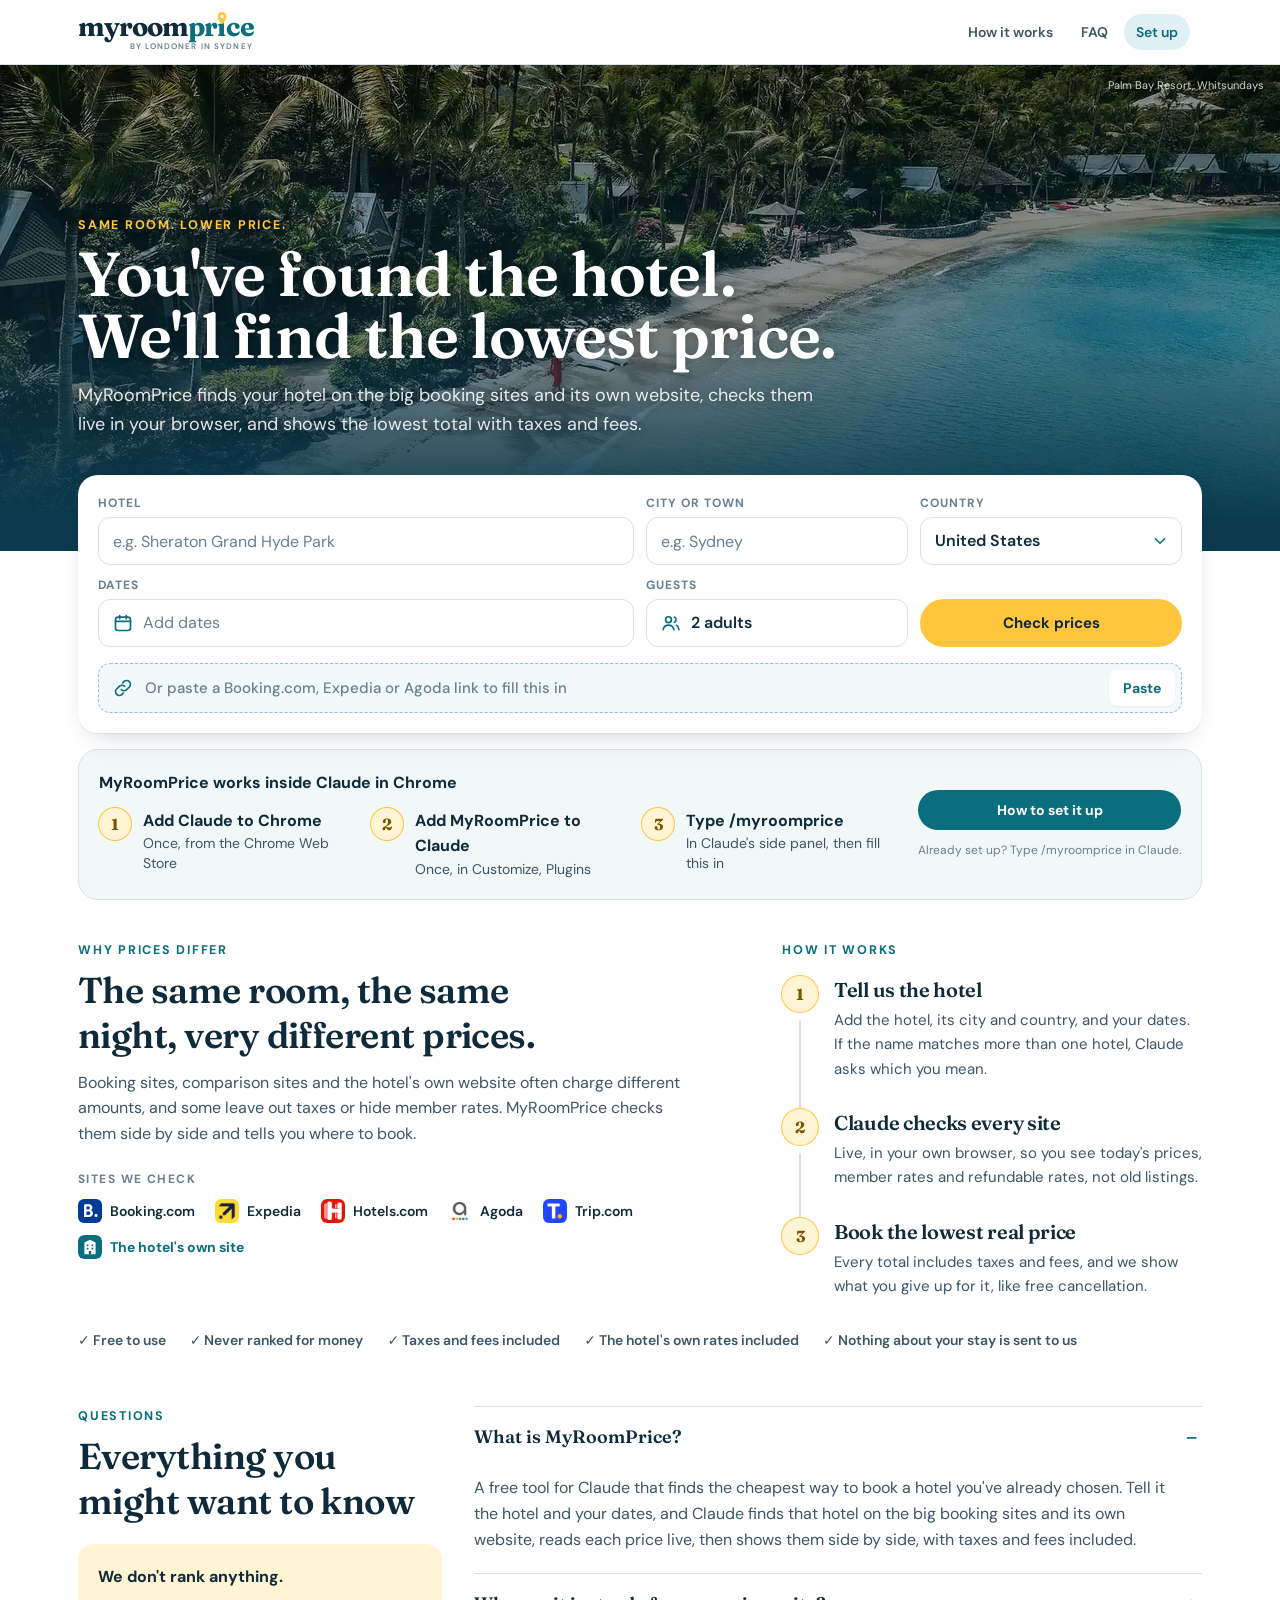
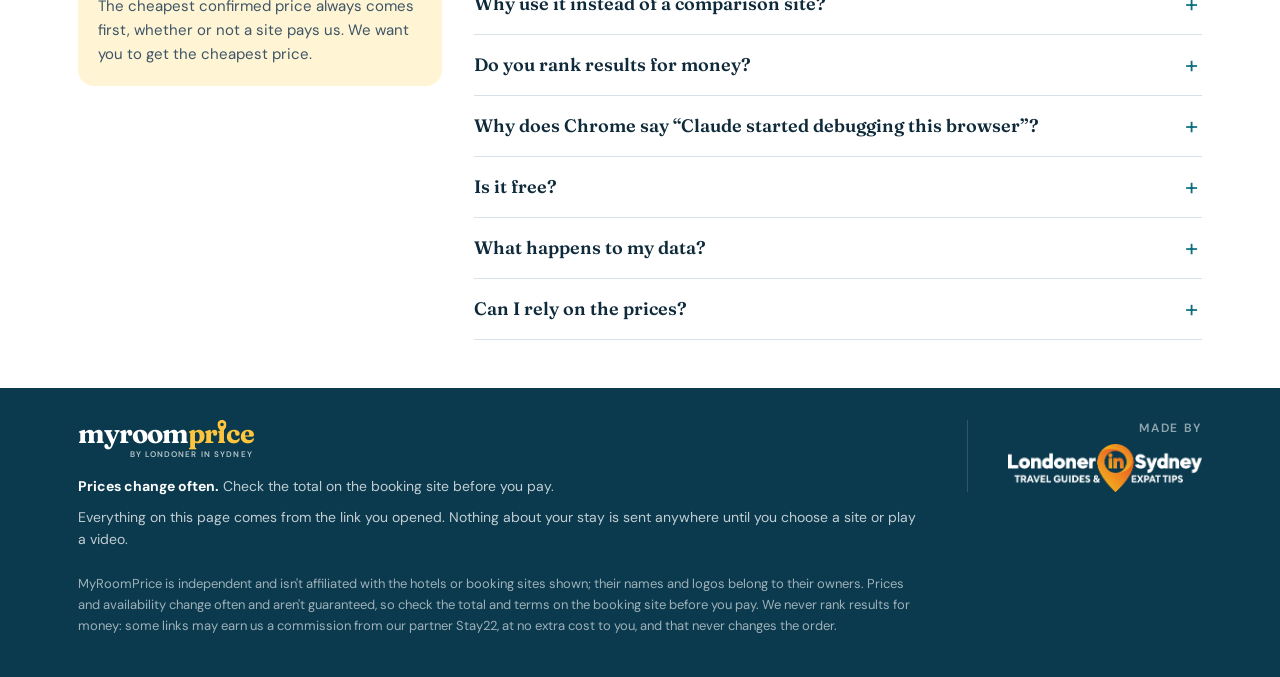
==== commit 2af0e953: "Check prices in two round trips; City and Country fields Checks were slow because Claude searched ea" ====
--- a/docs/index.html
+++ b/docs/index.html
@@ -5,12 +5,12 @@
 <meta charset="utf-8">
 <meta name="viewport" content="width=device-width, initial-scale=1">
 <meta name="referrer" content="no-referrer">
-<meta name="description" content="Found the hotel? MyRoomPrice checks Booking.com, Expedia, Agoda, Google Hotels, Trivago, Kayak and the hotel's own site live in your browser with Claude, and shows the lowest total with taxes. Free, and never ranked for money.">
+<meta name="description" content="Found the hotel? MyRoomPrice checks Booking.com, Agoda, Expedia, Hotels.com, Trip.com and the hotel's own site live in your browser with Claude, and shows the lowest total with taxes. Free, and never ranked for money.">
 <link rel="canonical" href="https://myroomprice.com/">
 <meta property="og:type" content="website">
 <meta property="og:site_name" content="MyRoomPrice">
 <meta property="og:title" content="MyRoomPrice: find the lowest price for the hotel you've chosen">
-<meta property="og:description" content="Found the hotel? MyRoomPrice checks Booking.com, Expedia, Agoda, Google Hotels, Trivago, Kayak and the hotel's own site live in your browser with Claude, and shows the lowest total with taxes. Free, and never ranked for money.">
+<meta property="og:description" content="Found the hotel? MyRoomPrice checks Booking.com, Agoda, Expedia, Hotels.com, Trip.com and the hotel's own site live in your browser with Claude, and shows the lowest total with taxes. Free, and never ranked for money.">
 <meta property="og:url" content="https://myroomprice.com/">
 <meta property="og:image" content="https://myroomprice.com/og.png">
 <meta property="og:image:width" content="1200">
@@ -207,7 +207,7 @@
 footer .logo { color: #fff; margin-bottom: 8px; justify-self: start; } footer .logo .p { color: var(--sun); } footer .logo .by { color: rgb(255 255 255 / .7); }
 @media (prefers-reduced-motion: reduce) { *, *::before, *::after { animation: none !important; transition: none !important; } .step.checking .disc::before { background: conic-gradient(var(--sun), var(--reef)); } }
 /* Tailwind (tw- classes), compiled and baked in by tools/build_page.py */
-*,:after,:before{--tw-border-spacing-x:0;--tw-border-spacing-y:0;--tw-translate-x:0;--tw-translate-y:0;--tw-rotate:0;--tw-skew-x:0;--tw-skew-y:0;--tw-scale-x:1;--tw-scale-y:1;--tw-pan-x: ;--tw-pan-y: ;--tw-pinch-zoom: ;--tw-scroll-snap-strictness:proximity;--tw-gradient-from-position: ;--tw-gradient-via-position: ;--tw-gradient-to-position: ;--tw-ordinal: ;--tw-slashed-zero: ;--tw-numeric-figure: ;--tw-numeric-spacing: ;--tw-numeric-fraction: ;--tw-ring-inset: ;--tw-ring-offset-width:0px;--tw-ring-offset-color:#fff;--tw-ring-color:rgba(59,130,246,.5);--tw-ring-offset-shadow:0 0 #0000;--tw-ring-shadow:0 0 #0000;--tw-shadow:0 0 #0000;--tw-shadow-colored:0 0 #0000;--tw-blur: ;--tw-brightness: ;--tw-contrast: ;--tw-grayscale: ;--tw-hue-rotate: ;--tw-invert: ;--tw-saturate: ;--tw-sepia: ;--tw-drop-shadow: ;--tw-backdrop-blur: ;--tw-backdrop-brightness: ;--tw-backdrop-contrast: ;--tw-backdrop-grayscale: ;--tw-backdrop-hue-rotate: ;--tw-backdrop-invert: ;--tw-backdrop-opacity: ;--tw-backdrop-saturate: ;--tw-backdrop-sepia: ;--tw-contain-size: ;--tw-contain-layout: ;--tw-contain-paint: ;--tw-contain-style: }::backdrop{--tw-border-spacing-x:0;--tw-border-spacing-y:0;--tw-translate-x:0;--tw-translate-y:0;--tw-rotate:0;--tw-skew-x:0;--tw-skew-y:0;--tw-scale-x:1;--tw-scale-y:1;--tw-pan-x: ;--tw-pan-y: ;--tw-pinch-zoom: ;--tw-scroll-snap-strictness:proximity;--tw-gradient-from-position: ;--tw-gradient-via-position: ;--tw-gradient-to-position: ;--tw-ordinal: ;--tw-slashed-zero: ;--tw-numeric-figure: ;--tw-numeric-spacing: ;--tw-numeric-fraction: ;--tw-ring-inset: ;--tw-ring-offset-width:0px;--tw-ring-offset-color:#fff;--tw-ring-color:rgba(59,130,246,.5);--tw-ring-offset-shadow:0 0 #0000;--tw-ring-shadow:0 0 #0000;--tw-shadow:0 0 #0000;--tw-shadow-colored:0 0 #0000;--tw-blur: ;--tw-brightness: ;--tw-contrast: ;--tw-grayscale: ;--tw-hue-rotate: ;--tw-invert: ;--tw-saturate: ;--tw-sepia: ;--tw-drop-shadow: ;--tw-backdrop-blur: ;--tw-backdrop-brightness: ;--tw-backdrop-contrast: ;--tw-backdrop-grayscale: ;--tw-backdrop-hue-rotate: ;--tw-backdrop-invert: ;--tw-backdrop-opacity: ;--tw-backdrop-saturate: ;--tw-backdrop-sepia: ;--tw-contain-size: ;--tw-contain-layout: ;--tw-contain-paint: ;--tw-contain-style: }.mrs-label{display:grid;min-width:0;gap:.375rem;font-size:.75rem;line-height:1rem;font-weight:700;text-transform:uppercase;letter-spacing:.08em;--tw-text-opacity:1;color:rgb(104 128 144/var(--tw-text-opacity,1))}.mrs-input{height:3rem;width:100%;min-width:0;border-radius:.75rem;border-width:1.5px;border-style:solid;--tw-border-opacity:1;border-color:rgb(214 226 231/var(--tw-border-opacity,1));--tw-bg-opacity:1;background-color:rgb(255 255 255/var(--tw-bg-opacity,1));padding-left:.875rem;padding-right:.875rem;font-size:1rem;line-height:1.5rem;font-weight:600;text-transform:none;letter-spacing:0;--tw-text-opacity:1;color:rgb(15 42 58/var(--tw-text-opacity,1));outline:2px solid transparent;outline-offset:2px;transition-property:color,background-color,border-color,text-decoration-color,fill,stroke,opacity,box-shadow,transform,filter,-webkit-backdrop-filter;transition-property:color,background-color,border-color,text-decoration-color,fill,stroke,opacity,box-shadow,transform,filter,backdrop-filter;transition-property:color,background-color,border-color,text-decoration-color,fill,stroke,opacity,box-shadow,transform,filter,backdrop-filter,-webkit-backdrop-filter;transition-timing-function:cubic-bezier(.4,0,.2,1);transition-duration:.15s}.mrs-input::-moz-placeholder{font-weight:400;--tw-text-opacity:1;color:rgb(104 128 144/var(--tw-text-opacity,1))}.mrs-input::placeholder{font-weight:400;--tw-text-opacity:1;color:rgb(104 128 144/var(--tw-text-opacity,1))}.mrs-input:hover{--tw-border-opacity:1;border-color:rgb(104 128 144/var(--tw-border-opacity,1))}.mrs-input:focus{--tw-border-opacity:1;border-color:rgb(43 184 173/var(--tw-border-opacity,1));--tw-ring-offset-shadow:var(--tw-ring-inset) 0 0 0 var(--tw-ring-offset-width) var(--tw-ring-offset-color);--tw-ring-shadow:var(--tw-ring-inset) 0 0 0 calc(4px + var(--tw-ring-offset-width)) var(--tw-ring-color);box-shadow:var(--tw-ring-offset-shadow),var(--tw-ring-shadow),var(--tw-shadow,0 0 #0000);--tw-ring-color:rgba(43,184,173,.2)}.mrs-field{display:flex;cursor:pointer;align-items:center;gap:.625rem;text-align:left}.mrs-field[aria-expanded=true]{--tw-border-opacity:1;border-color:rgb(43 184 173/var(--tw-border-opacity,1));--tw-ring-offset-shadow:var(--tw-ring-inset) 0 0 0 var(--tw-ring-offset-width) var(--tw-ring-offset-color);--tw-ring-shadow:var(--tw-ring-inset) 0 0 0 calc(4px + var(--tw-ring-offset-width)) var(--tw-ring-color);box-shadow:var(--tw-ring-offset-shadow),var(--tw-ring-shadow),var(--tw-shadow,0 0 #0000);--tw-ring-color:rgba(43,184,173,.2)}.mrs-pop{position:absolute;left:.75rem;right:.75rem;top:100%;z-index:30;margin-top:.5rem;border-radius:1rem;border-width:1px;border-style:solid;--tw-border-opacity:1;border-color:rgb(214 226 231/var(--tw-border-opacity,1));--tw-bg-opacity:1;background-color:rgb(255 255 255/var(--tw-bg-opacity,1));padding:1rem;--tw-text-opacity:1;color:rgb(15 42 58/var(--tw-text-opacity,1));--tw-shadow:0 1px 2px rgba(15,42,58,.06),0 12px 30px -14px rgba(15,42,58,.25);--tw-shadow-colored:0 1px 2px var(--tw-shadow-color),0 12px 30px -14px var(--tw-shadow-color);box-shadow:var(--tw-ring-offset-shadow,0 0 #0000),var(--tw-ring-shadow,0 0 #0000),var(--tw-shadow)}@media (min-width:640px){.mrs-pop{padding:1.25rem}}.mrs-done{display:inline-flex;height:2.5rem;cursor:pointer;align-items:center;border-radius:9999px;border-width:0;--tw-bg-opacity:1;background-color:rgb(10 110 125/var(--tw-bg-opacity,1));padding-left:1.25rem;padding-right:1.25rem;font-size:.875rem;line-height:1.25rem;font-weight:700;--tw-text-opacity:1;color:rgb(255 255 255/var(--tw-text-opacity,1));transition-property:color,background-color,border-color,text-decoration-color,fill,stroke,opacity,box-shadow,transform,filter,-webkit-backdrop-filter;transition-property:color,background-color,border-color,text-decoration-color,fill,stroke,opacity,box-shadow,transform,filter,backdrop-filter;transition-property:color,background-color,border-color,text-decoration-color,fill,stroke,opacity,box-shadow,transform,filter,backdrop-filter,-webkit-backdrop-filter;transition-timing-function:cubic-bezier(.4,0,.2,1);transition-duration:.15s}.mrs-done:hover{--tw-bg-opacity:1;background-color:rgb(8 89 102/var(--tw-bg-opacity,1))}.mrs-quiet{display:inline-flex;height:2.5rem;cursor:pointer;align-items:center;border-radius:9999px;border-width:0;background-color:transparent;padding-left:.75rem;padding-right:.75rem;font-size:.875rem;line-height:1.25rem;font-weight:700;--tw-text-opacity:1;color:rgb(61 85 102/var(--tw-text-opacity,1));text-decoration-line:underline;text-underline-offset:4px}.mrs-quiet:hover{--tw-text-opacity:1;color:rgb(15 42 58/var(--tw-text-opacity,1))}.mrs-round{display:flex;height:2.25rem;width:2.25rem;flex:none;cursor:pointer;align-items:center;justify-content:center;border-radius:9999px;border-width:1px;border-style:solid;--tw-border-opacity:1;border-color:rgb(214 226 231/var(--tw-border-opacity,1));--tw-bg-opacity:1;background-color:rgb(255 255 255/var(--tw-bg-opacity,1));font-size:1.125rem;line-height:1.75rem;font-weight:700;line-height:1;--tw-text-opacity:1;color:rgb(15 42 58/var(--tw-text-opacity,1));transition-property:color,background-color,border-color,text-decoration-color,fill,stroke,opacity,box-shadow,transform,filter,-webkit-backdrop-filter;transition-property:color,background-color,border-color,text-decoration-color,fill,stroke,opacity,box-shadow,transform,filter,backdrop-filter;transition-property:color,background-color,border-color,text-decoration-color,fill,stroke,opacity,box-shadow,transform,filter,backdrop-filter,-webkit-backdrop-filter;transition-timing-function:cubic-bezier(.4,0,.2,1);transition-duration:.15s}.mrs-round:hover{--tw-border-opacity:1;border-color:rgb(10 110 125/var(--tw-border-opacity,1));--tw-bg-opacity:1;background-color:rgb(225 240 244/var(--tw-bg-opacity,1))}.mrs-round:disabled{cursor:not-allowed;opacity:.3}.mrs-round:hover:disabled{--tw-border-opacity:1;border-color:rgb(214 226 231/var(--tw-border-opacity,1));--tw-bg-opacity:1;background-color:rgb(255 255 255/var(--tw-bg-opacity,1))}.mrs-option{width:100%;cursor:pointer;border-radius:.75rem;border-width:1.5px;border-style:solid;--tw-border-opacity:1;border-color:rgb(214 226 231/var(--tw-border-opacity,1));--tw-bg-opacity:1;background-color:rgb(255 255 255/var(--tw-bg-opacity,1));padding:.75rem 1rem;text-align:left;--tw-text-opacity:1;color:rgb(15 42 58/var(--tw-text-opacity,1));transition-property:color,background-color,border-color,text-decoration-color,fill,stroke,opacity,box-shadow,transform,filter,-webkit-backdrop-filter;transition-property:color,background-color,border-color,text-decoration-color,fill,stroke,opacity,box-shadow,transform,filter,backdrop-filter;transition-property:color,background-color,border-color,text-decoration-color,fill,stroke,opacity,box-shadow,transform,filter,backdrop-filter,-webkit-backdrop-filter;transition-timing-function:cubic-bezier(.4,0,.2,1);transition-duration:.15s}.mrs-option:hover{--tw-border-opacity:1;border-color:rgb(10 110 125/var(--tw-border-opacity,1));--tw-bg-opacity:1;background-color:rgb(225 240 244/var(--tw-bg-opacity,1))}.mrs-pill{display:inline-flex;height:2.75rem;min-width:88px;cursor:pointer;align-items:center;justify-content:center;border-radius:9999px;border-width:1.5px;border-style:solid;--tw-border-opacity:1;border-color:rgb(10 110 125/var(--tw-border-opacity,1));--tw-bg-opacity:1;background-color:rgb(255 255 255/var(--tw-bg-opacity,1));padding-left:1.25rem;padding-right:1.25rem;font-weight:700;--tw-text-opacity:1;color:rgb(10 110 125/var(--tw-text-opacity,1));transition-property:color,background-color,border-color,text-decoration-color,fill,stroke,opacity,box-shadow,transform,filter,-webkit-backdrop-filter;transition-property:color,background-color,border-color,text-decoration-color,fill,stroke,opacity,box-shadow,transform,filter,backdrop-filter;transition-property:color,background-color,border-color,text-decoration-color,fill,stroke,opacity,box-shadow,transform,filter,backdrop-filter,-webkit-backdrop-filter;transition-timing-function:cubic-bezier(.4,0,.2,1);transition-duration:.15s}.mrs-pill:hover{--tw-bg-opacity:1;background-color:rgb(10 110 125/var(--tw-bg-opacity,1));--tw-text-opacity:1;color:rgb(255 255 255/var(--tw-text-opacity,1))}.mrs-faq{border-width:0 0 1px;border-style:solid;--tw-border-opacity:1;border-color:rgb(214 226 231/var(--tw-border-opacity,1))}.mrs-faq-q{position:relative;cursor:pointer;list-style-type:none;padding-top:1rem;padding-bottom:1rem;padding-right:2.5rem;font-family:Fraunces,Georgia,Times New Roman,serif;font-size:1.125rem;line-height:1.75rem;font-weight:600;--tw-text-opacity:1;color:rgb(15 42 58/var(--tw-text-opacity,1))}.mrs-faq-q:hover{--tw-text-opacity:1;color:rgb(10 110 125/var(--tw-text-opacity,1))}.mrs-faq-q::-webkit-details-marker{display:none}.mrs-faq-q:after{content:"+";position:absolute;right:.25rem;top:.875rem;font-family:DM Sans,system-ui,-apple-system,Segoe UI,sans-serif;font-size:1.5rem;line-height:2rem;font-weight:400;--tw-text-opacity:1;color:rgb(10 110 125/var(--tw-text-opacity,1))}.mrs-faq[open] .mrs-faq-q:after{content:"−"}.mrs-review{display:flex;min-height:150px;cursor:pointer;flex-direction:column;border-radius:1rem;border-width:1px;border-style:solid;--tw-border-opacity:1;border-color:rgb(214 226 231/var(--tw-border-opacity,1));--tw-bg-opacity:1;background-color:rgb(242 247 248/var(--tw-bg-opacity,1));padding:1rem;text-align:left;transition-property:color,background-color,border-color,text-decoration-color,fill,stroke,opacity,box-shadow,transform,filter,-webkit-backdrop-filter;transition-property:color,background-color,border-color,text-decoration-color,fill,stroke,opacity,box-shadow,transform,filter,backdrop-filter;transition-property:color,background-color,border-color,text-decoration-color,fill,stroke,opacity,box-shadow,transform,filter,backdrop-filter,-webkit-backdrop-filter;transition-timing-function:cubic-bezier(.4,0,.2,1);transition-duration:.15s}.mrs-review:hover{--tw-border-opacity:1;border-color:rgb(10 110 125/var(--tw-border-opacity,1));--tw-bg-opacity:1;background-color:rgb(255 255 255/var(--tw-bg-opacity,1));--tw-shadow:0 1px 2px rgba(15,42,58,.06),0 12px 30px -14px rgba(15,42,58,.25);--tw-shadow-colored:0 1px 2px var(--tw-shadow-color),0 12px 30px -14px var(--tw-shadow-color);box-shadow:var(--tw-ring-offset-shadow,0 0 #0000),var(--tw-ring-shadow,0 0 #0000),var(--tw-shadow)}.mrs-step{position:relative;display:flex;gap:1rem}.mrs-step:not(:last-child):after{content:"";position:absolute;bottom:-28px;left:17px;top:2.75rem;width:.125rem;border-radius:9999px;--tw-bg-opacity:1;background-color:rgb(214 226 231/var(--tw-bg-opacity,1))}.mrs-step-n{position:relative;display:flex;height:2.25rem;width:2.25rem;flex:none;align-items:center;justify-content:center;border-radius:9999px;--tw-bg-opacity:1;background-color:rgb(255 244 212/var(--tw-bg-opacity,1));font-family:Fraunces,Georgia,Times New Roman,serif;font-size:1rem;line-height:1.5rem;font-weight:700;--tw-text-opacity:1;color:rgb(122 83 0/var(--tw-text-opacity,1));--tw-ring-offset-shadow:var(--tw-ring-inset) 0 0 0 var(--tw-ring-offset-width) var(--tw-ring-offset-color);--tw-ring-shadow:var(--tw-ring-inset) 0 0 0 calc(1px + var(--tw-ring-offset-width)) var(--tw-ring-color);box-shadow:var(--tw-ring-offset-shadow),var(--tw-ring-shadow),var(--tw-shadow,0 0 #0000);--tw-ring-opacity:1;--tw-ring-color:rgb(255 197 61/var(--tw-ring-opacity,1))}.mrs-navlink{height:2.25rem;cursor:pointer;align-items:center;white-space:nowrap;border-radius:9999px;border-width:0;background-color:transparent;padding-left:.75rem;padding-right:.75rem;font-size:.875rem;line-height:1.25rem;font-weight:600;--tw-text-opacity:1;color:rgb(61 85 102/var(--tw-text-opacity,1));text-decoration-line:none;transition-property:color,background-color,border-color,text-decoration-color,fill,stroke,opacity,box-shadow,transform,filter,-webkit-backdrop-filter;transition-property:color,background-color,border-color,text-decoration-color,fill,stroke,opacity,box-shadow,transform,filter,backdrop-filter;transition-property:color,background-color,border-color,text-decoration-color,fill,stroke,opacity,box-shadow,transform,filter,backdrop-filter,-webkit-backdrop-filter;transition-timing-function:cubic-bezier(.4,0,.2,1);transition-duration:.15s}.mrs-navlink:hover{--tw-bg-opacity:1;background-color:rgb(242 247 248/var(--tw-bg-opacity,1));--tw-text-opacity:1;color:rgb(15 42 58/var(--tw-text-opacity,1))}.mrs-navlink:not(.tw-hidden){display:inline-flex}.mrs-navcta{--tw-bg-opacity:1;background-color:rgb(225 240 244/var(--tw-bg-opacity,1));--tw-text-opacity:1;color:rgb(10 110 125/var(--tw-text-opacity,1))}.mrs-navcta:hover,.mrs-navcta[aria-current=page]{--tw-bg-opacity:1;background-color:rgb(10 110 125/var(--tw-bg-opacity,1));--tw-text-opacity:1;color:rgb(255 255 255/var(--tw-text-opacity,1))}.mrs-paste{display:flex;cursor:text;align-items:center;gap:.625rem;border-radius:.75rem;border:1.5px dashed rgba(10,110,125,.4);background-color:rgba(225,240,244,.4);padding:.25rem .375rem .25rem .875rem;transition-property:color,background-color,border-color,text-decoration-color,fill,stroke,opacity,box-shadow,transform,filter,-webkit-backdrop-filter;transition-property:color,background-color,border-color,text-decoration-color,fill,stroke,opacity,box-shadow,transform,filter,backdrop-filter;transition-property:color,background-color,border-color,text-decoration-color,fill,stroke,opacity,box-shadow,transform,filter,backdrop-filter,-webkit-backdrop-filter;transition-timing-function:cubic-bezier(.4,0,.2,1);transition-duration:.15s}.mrs-paste:focus-within{border-style:solid;--tw-border-opacity:1;border-color:rgb(43 184 173/var(--tw-border-opacity,1));--tw-bg-opacity:1;background-color:rgb(255 255 255/var(--tw-bg-opacity,1));--tw-ring-offset-shadow:var(--tw-ring-inset) 0 0 0 var(--tw-ring-offset-width) var(--tw-ring-offset-color);--tw-ring-shadow:var(--tw-ring-inset) 0 0 0 calc(4px + var(--tw-ring-offset-width)) var(--tw-ring-color);box-shadow:var(--tw-ring-offset-shadow),var(--tw-ring-shadow),var(--tw-shadow,0 0 #0000);--tw-ring-color:rgba(43,184,173,.2)}.mrs-paste:hover{--tw-border-opacity:1;border-color:rgb(10 110 125/var(--tw-border-opacity,1))}.mrs-paste-btn{display:inline-flex;height:2.25rem;flex:none;cursor:pointer;align-items:center;border-radius:.5rem;border-width:0;--tw-bg-opacity:1;background-color:rgb(255 255 255/var(--tw-bg-opacity,1));padding-left:.875rem;padding-right:.875rem;font-size:.875rem;line-height:1.25rem;font-weight:700;--tw-text-opacity:1;color:rgb(10 110 125/var(--tw-text-opacity,1));--tw-shadow:0 1px 2px 0 rgba(0,0,0,.05);--tw-shadow-colored:0 1px 2px 0 var(--tw-shadow-color);box-shadow:var(--tw-ring-offset-shadow,0 0 #0000),var(--tw-ring-shadow,0 0 #0000),var(--tw-shadow);transition-property:color,background-color,border-color,text-decoration-color,fill,stroke,opacity,box-shadow,transform,filter,-webkit-backdrop-filter;transition-property:color,background-color,border-color,text-decoration-color,fill,stroke,opacity,box-shadow,transform,filter,backdrop-filter;transition-property:color,background-color,border-color,text-decoration-color,fill,stroke,opacity,box-shadow,transform,filter,backdrop-filter,-webkit-backdrop-filter;transition-timing-function:cubic-bezier(.4,0,.2,1);transition-duration:.15s}.mrs-paste-btn:hover{--tw-bg-opacity:1;background-color:rgb(10 110 125/var(--tw-bg-opacity,1));--tw-text-opacity:1;color:rgb(255 255 255/var(--tw-text-opacity,1))}.mrs-recent{display:block;width:100%;cursor:pointer;border-radius:1rem;border-width:1px;border-style:solid;--tw-border-opacity:1;border-color:rgb(214 226 231/var(--tw-border-opacity,1));--tw-bg-opacity:1;background-color:rgb(255 255 255/var(--tw-bg-opacity,1));padding:1rem;text-align:left;--tw-shadow:0 1px 2px 0 rgba(0,0,0,.05);--tw-shadow-colored:0 1px 2px 0 var(--tw-shadow-color);box-shadow:var(--tw-ring-offset-shadow,0 0 #0000),var(--tw-ring-shadow,0 0 #0000),var(--tw-shadow);transition-property:color,background-color,border-color,text-decoration-color,fill,stroke,opacity,box-shadow,transform,filter,-webkit-backdrop-filter;transition-property:color,background-color,border-color,text-decoration-color,fill,stroke,opacity,box-shadow,transform,filter,backdrop-filter;transition-property:color,background-color,border-color,text-decoration-color,fill,stroke,opacity,box-shadow,transform,filter,backdrop-filter,-webkit-backdrop-filter;transition-timing-function:cubic-bezier(.4,0,.2,1);transition-duration:.15s}.mrs-recent:hover{--tw-border-opacity:1;border-color:rgb(10 110 125/var(--tw-border-opacity,1));--tw-shadow:0 1px 2px rgba(15,42,58,.06),0 12px 30px -14px rgba(15,42,58,.25);--tw-shadow-colored:0 1px 2px var(--tw-shadow-color),0 12px 30px -14px var(--tw-shadow-color);box-shadow:var(--tw-ring-offset-shadow,0 0 #0000),var(--tw-ring-shadow,0 0 #0000),var(--tw-shadow)}.mrs-recent-x{position:absolute;right:.625rem;top:.625rem;display:flex;height:1.75rem;width:1.75rem;cursor:pointer;align-items:center;justify-content:center;border-radius:9999px;border-width:0;background-color:transparent;font-size:.75rem;line-height:1rem;--tw-text-opacity:1;color:rgb(104 128 144/var(--tw-text-opacity,1));transition-property:color,background-color,border-color,text-decoration-color,fill,stroke,opacity,box-shadow,transform,filter,-webkit-backdrop-filter;transition-property:color,background-color,border-color,text-decoration-color,fill,stroke,opacity,box-shadow,transform,filter,backdrop-filter;transition-property:color,background-color,border-color,text-decoration-color,fill,stroke,opacity,box-shadow,transform,filter,backdrop-filter,-webkit-backdrop-filter;transition-timing-function:cubic-bezier(.4,0,.2,1);transition-duration:.15s}.mrs-recent-x:hover{--tw-bg-opacity:1;background-color:rgb(242 247 248/var(--tw-bg-opacity,1));--tw-text-opacity:1;color:rgb(15 42 58/var(--tw-text-opacity,1))}.mrs-share{display:inline-flex;height:2.5rem;width:100%;cursor:pointer;align-items:center;justify-content:center;gap:.5rem;border-radius:9999px;border-width:1.5px;border-style:solid;--tw-border-opacity:1;border-color:rgb(214 226 231/var(--tw-border-opacity,1));--tw-bg-opacity:1;background-color:rgb(255 255 255/var(--tw-bg-opacity,1));padding-left:1rem;padding-right:1rem;font-size:.875rem;line-height:1.25rem;font-weight:700;--tw-text-opacity:1;color:rgb(15 42 58/var(--tw-text-opacity,1));transition-property:color,background-color,border-color,text-decoration-color,fill,stroke,opacity,box-shadow,transform,filter,-webkit-backdrop-filter;transition-property:color,background-color,border-color,text-decoration-color,fill,stroke,opacity,box-shadow,transform,filter,backdrop-filter;transition-property:color,background-color,border-color,text-decoration-color,fill,stroke,opacity,box-shadow,transform,filter,backdrop-filter,-webkit-backdrop-filter;transition-timing-function:cubic-bezier(.4,0,.2,1);transition-duration:.15s}.mrs-share:hover{--tw-border-opacity:1;border-color:rgb(10 110 125/var(--tw-border-opacity,1));--tw-text-opacity:1;color:rgb(10 110 125/var(--tw-text-opacity,1))}.mrs-chip{display:inline-flex;height:2.5rem;cursor:pointer;align-items:center;gap:.5rem;border-radius:9999px;border-width:1.5px;border-style:solid;--tw-border-opacity:1;border-color:rgb(214 226 231/var(--tw-border-opacity,1));--tw-bg-opacity:1;background-color:rgb(255 255 255/var(--tw-bg-opacity,1));padding-left:1rem;padding-right:1rem;font-size:.875rem;line-height:1.25rem;font-weight:600;--tw-text-opacity:1;color:rgb(15 42 58/var(--tw-text-opacity,1));transition-property:color,background-color,border-color,text-decoration-color,fill,stroke,opacity,box-shadow,transform,filter,-webkit-backdrop-filter;transition-property:color,background-color,border-color,text-decoration-color,fill,stroke,opacity,box-shadow,transform,filter,backdrop-filter;transition-property:color,background-color,border-color,text-decoration-color,fill,stroke,opacity,box-shadow,transform,filter,backdrop-filter,-webkit-backdrop-filter;transition-timing-function:cubic-bezier(.4,0,.2,1);transition-duration:.15s}.mrs-chip:hover{--tw-border-opacity:1;border-color:rgb(10 110 125/var(--tw-border-opacity,1))}.mrs-chip:has(:checked){--tw-border-opacity:1;border-color:rgb(10 110 125/var(--tw-border-opacity,1));--tw-bg-opacity:1;background-color:rgb(10 110 125/var(--tw-bg-opacity,1));--tw-text-opacity:1;color:rgb(255 255 255/var(--tw-text-opacity,1))}.mrs-chip input{position:absolute;width:1px;height:1px;padding:0;margin:-1px;overflow:hidden;clip:rect(0,0,0,0);white-space:nowrap;border-width:0}#trip-bar-note:not([hidden]){display:inline-flex}.tw-sr-only{position:absolute;width:1px;height:1px;padding:0;margin:-1px;overflow:hidden;clip:rect(0,0,0,0);white-space:nowrap;border-width:0}.tw-absolute{position:absolute}.tw-relative{position:relative}.tw-inset-0{inset:0}.tw-left-0{left:0}.tw-right-0{right:0}.tw-top-0{top:0}.tw-z-\[2\]{z-index:2}.tw-col-span-full{grid-column:1/-1}.tw-m-0{margin:0}.tw-mx-auto{margin-left:auto;margin-right:auto}.tw--ml-3{margin-left:-.75rem}.tw--mt-\[76px\]{margin-top:-76px}.tw-mb-1{margin-bottom:.25rem}.tw-mb-2{margin-bottom:.5rem}.tw-mb-3{margin-bottom:.75rem}.tw-mb-4{margin-bottom:1rem}.tw-ml-auto{margin-left:auto}.tw-ml-px{margin-left:1px}.tw-mt-0\.5{margin-top:.125rem}.tw-mt-1{margin-top:.25rem}.tw-mt-1\.5{margin-top:.375rem}.tw-mt-14{margin-top:3.5rem}.tw-mt-2{margin-top:.5rem}.tw-mt-3{margin-top:.75rem}.tw-mt-4{margin-top:1rem}.tw-mt-5{margin-top:1.25rem}.tw-mt-6{margin-top:1.5rem}.tw-mt-8{margin-top:2rem}.tw-mt-auto{margin-top:auto}.tw-mt-px{margin-top:1px}.tw-block{display:block}.tw-inline-block{display:inline-block}.tw-flex{display:flex}.tw-inline-flex{display:inline-flex}.tw-grid{display:grid}.tw-hidden{display:none}.tw-h-10{height:2.5rem}.tw-h-12{height:3rem}.tw-h-2\.5{height:.625rem}.tw-h-24{height:6rem}.tw-h-3{height:.75rem}.tw-h-4{height:1rem}.tw-h-5{height:1.25rem}.tw-h-6{height:1.5rem}.tw-h-8{height:2rem}.tw-h-auto{height:auto}.tw-h-full{height:100%}.tw-max-h-\[calc\(100dvh-24px\)\]{max-height:calc(100dvh - 24px)}.tw-w-1\/2{width:50%}.tw-w-1\/3{width:33.333333%}.tw-w-10{width:2.5rem}.tw-w-2\.5{width:.625rem}.tw-w-2\/3{width:66.666667%}.tw-w-3\/4{width:75%}.tw-w-4{width:1rem}.tw-w-5{width:1.25rem}.tw-w-6{width:1.5rem}.tw-w-8{width:2rem}.tw-w-\[min\(760px\,calc\(100vw-24px\)\)\]{width:min(760px,calc(100vw - 24px))}.tw-w-auto{width:auto}.tw-w-fit{width:-moz-fit-content;width:fit-content}.tw-w-full{width:100%}.tw-w-px{width:1px}.tw-min-w-0{min-width:0}.tw-max-w-\[340px\]{max-width:340px}.tw-max-w-\[62ch\]{max-width:62ch}.tw-max-w-\[720px\]{max-width:720px}.tw-flex-1{flex:1 1 0%}.tw-flex-none{flex:none}.tw-translate-y-0\.5{--tw-translate-y:0.125rem;transform:translate(var(--tw-translate-x),var(--tw-translate-y)) rotate(var(--tw-rotate)) skewX(var(--tw-skew-x)) skewY(var(--tw-skew-y)) scaleX(var(--tw-scale-x)) scaleY(var(--tw-scale-y))}@keyframes tw-pulse{50%{opacity:.5}}.tw-animate-pulse{animation:tw-pulse 2s cubic-bezier(.4,0,.6,1) infinite}@keyframes tw-spin{to{transform:rotate(1turn)}}.tw-animate-spin{animation:tw-spin 1s linear infinite}.tw-cursor-not-allowed{cursor:not-allowed}.tw-cursor-pointer{cursor:pointer}.tw-scroll-mt-24{scroll-margin-top:6rem}.tw-list-none{list-style-type:none}.tw-grid-cols-7{grid-template-columns:repeat(7,minmax(0,1fr))}.tw-flex-col{flex-direction:column}.tw-flex-wrap{flex-wrap:wrap}.tw-content-start{align-content:flex-start}.tw-items-start{align-items:flex-start}.tw-items-center{align-items:center}.tw-items-baseline{align-items:baseline}.tw-justify-end{justify-content:flex-end}.tw-justify-center{justify-content:center}.tw-justify-between{justify-content:space-between}.tw-gap-1{gap:.25rem}.tw-gap-1\.5{gap:.375rem}.tw-gap-10{gap:2.5rem}.tw-gap-12{gap:3rem}.tw-gap-2{gap:.5rem}.tw-gap-2\.5{gap:.625rem}.tw-gap-3{gap:.75rem}.tw-gap-3\.5{gap:.875rem}.tw-gap-4{gap:1rem}.tw-gap-6{gap:1.5rem}.tw-gap-7{gap:1.75rem}.tw-gap-8{gap:2rem}.tw-gap-x-4{-moz-column-gap:1rem;column-gap:1rem}.tw-gap-x-5{-moz-column-gap:1.25rem;column-gap:1.25rem}.tw-gap-x-6{-moz-column-gap:1.5rem;column-gap:1.5rem}.tw-gap-y-2{row-gap:.5rem}.tw-gap-y-3{row-gap:.75rem}.tw-gap-y-6{row-gap:1.5rem}.tw-self-start{align-self:flex-start}.tw-overflow-auto{overflow:auto}.tw-overflow-hidden{overflow:hidden}.tw-truncate{overflow:hidden;text-overflow:ellipsis;white-space:nowrap}.tw-rounded{border-radius:.25rem}.tw-rounded-2xl{border-radius:1rem}.tw-rounded-\[20px\]{border-radius:20px}.tw-rounded-full{border-radius:9999px}.tw-rounded-lg{border-radius:.5rem}.tw-rounded-md{border-radius:.375rem}.tw-rounded-xl{border-radius:.75rem}.tw-border{border-width:1px}.tw-border-0{border-width:0}.tw-border-2{border-width:2px}.tw-border-\[1\.5px\]{border-width:1.5px}.tw-border-\[2\.5px\]{border-width:2.5px}.tw-border-l{border-left-width:1px}.tw-border-t{border-top-width:1px}.tw-border-solid{border-style:solid}.tw-border-line{--tw-border-opacity:1;border-color:rgb(214 226 231/var(--tw-border-opacity,1))}.tw-border-ocean\/25{border-color:rgba(10,110,125,.25)}.tw-border-reef{--tw-border-opacity:1;border-color:rgb(43 184 173/var(--tw-border-opacity,1))}.tw-border-reef\/25{border-color:rgba(43,184,173,.25)}.tw-border-reef\/40{border-color:rgba(43,184,173,.4)}.tw-border-reef\/50{border-color:rgba(43,184,173,.5)}.tw-border-sun\/70{border-color:rgba(255,197,61,.7)}.tw-border-t-reef{--tw-border-opacity:1;border-top-color:rgb(43 184 173/var(--tw-border-opacity,1))}.tw-bg-\[\#c4302b\]{--tw-bg-opacity:1;background-color:rgb(196 48 43/var(--tw-bg-opacity,1))}.tw-bg-\[\#d97757\]{--tw-bg-opacity:1;background-color:rgb(217 119 87/var(--tw-bg-opacity,1))}.tw-bg-black{--tw-bg-opacity:1;background-color:rgb(0 0 0/var(--tw-bg-opacity,1))}.tw-bg-ink{--tw-bg-opacity:1;background-color:rgb(15 42 58/var(--tw-bg-opacity,1))}.tw-bg-line{--tw-bg-opacity:1;background-color:rgb(214 226 231/var(--tw-bg-opacity,1))}.tw-bg-line\/70{background-color:rgba(214,226,231,.7)}.tw-bg-mist{--tw-bg-opacity:1;background-color:rgb(242 247 248/var(--tw-bg-opacity,1))}.tw-bg-ocean{--tw-bg-opacity:1;background-color:rgb(10 110 125/var(--tw-bg-opacity,1))}.tw-bg-ocean-deep{--tw-bg-opacity:1;background-color:rgb(11 58 78/var(--tw-bg-opacity,1))}.tw-bg-ocean-soft{--tw-bg-opacity:1;background-color:rgb(225 240 244/var(--tw-bg-opacity,1))}.tw-bg-reef{--tw-bg-opacity:1;background-color:rgb(43 184 173/var(--tw-bg-opacity,1))}.tw-bg-reef-soft{--tw-bg-opacity:1;background-color:rgb(221 243 239/var(--tw-bg-opacity,1))}.tw-bg-sun{--tw-bg-opacity:1;background-color:rgb(255 197 61/var(--tw-bg-opacity,1))}.tw-bg-sun-soft{--tw-bg-opacity:1;background-color:rgb(255 244 212/var(--tw-bg-opacity,1))}.tw-bg-transparent{background-color:transparent}.tw-bg-white{--tw-bg-opacity:1;background-color:rgb(255 255 255/var(--tw-bg-opacity,1))}.tw-bg-white\/10{background-color:hsla(0,0%,100%,.1)}.tw-bg-white\/80{background-color:hsla(0,0%,100%,.8)}.tw-bg-\[linear-gradient\(to_left\,transparent_50\%\,\#e1f0f4_50\%\)\]{background-image:linear-gradient(270deg,transparent 50%,#e1f0f4 0)}.tw-bg-\[linear-gradient\(to_right\,transparent_50\%\,\#e1f0f4_50\%\)\]{background-image:linear-gradient(90deg,transparent 50%,#e1f0f4 0)}.tw-p-0{padding:0}.tw-p-2\.5{padding:.625rem}.tw-p-4{padding:1rem}.tw-p-5{padding:1.25rem}.tw-p-6{padding:1.5rem}.tw-px-1\.5{padding-left:.375rem;padding-right:.375rem}.tw-px-3{padding-left:.75rem;padding-right:.75rem}.tw-px-3\.5{padding-left:.875rem;padding-right:.875rem}.tw-px-4{padding-left:1rem;padding-right:1rem}.tw-py-0\.5{padding-top:.125rem;padding-bottom:.125rem}.tw-py-1{padding-top:.25rem;padding-bottom:.25rem}.tw-py-12{padding-top:3rem;padding-bottom:3rem}.tw-py-2{padding-top:.5rem;padding-bottom:.5rem}.tw-py-2\.5{padding-top:.625rem;padding-bottom:.625rem}.tw-py-3{padding-top:.75rem;padding-bottom:.75rem}.tw-pb-12{padding-bottom:3rem}.tw-pb-14{padding-bottom:3.5rem}.tw-pb-2{padding-bottom:.5rem}.tw-pb-5{padding-bottom:1.25rem}.tw-pr-7{padding-right:1.75rem}.tw-pr-8{padding-right:2rem}.tw-pt-10{padding-top:2.5rem}.tw-pt-16{padding-top:4rem}.tw-pt-3{padding-top:.75rem}.tw-pt-\[56\.25\%\]{padding-top:56.25%}.tw-text-center{text-align:center}.tw-font-sans{font-family:DM Sans,system-ui,-apple-system,Segoe UI,sans-serif}.tw-font-serif{font-family:Fraunces,Georgia,Times New Roman,serif}.tw-text-2xl{font-size:1.5rem;line-height:2rem}.tw-text-\[11px\]{font-size:11px}.tw-text-\[13px\]{font-size:13px}.tw-text-\[15px\]{font-size:15px}.tw-text-\[40px\]{font-size:40px}.tw-text-\[clamp\(26px\,3\.4vw\,36px\)\]{font-size:clamp(26px,3.4vw,36px)}.tw-text-lg{font-size:1.125rem;line-height:1.75rem}.tw-text-sm{font-size:.875rem;line-height:1.25rem}.tw-text-xl{font-size:1.25rem;line-height:1.75rem}.tw-text-xs{font-size:.75rem;line-height:1rem}.tw-font-bold{font-weight:700}.tw-font-medium{font-weight:500}.tw-font-normal{font-weight:400}.tw-font-semibold{font-weight:600}.tw-uppercase{text-transform:uppercase}.tw-tabular-nums{--tw-numeric-spacing:tabular-nums;font-variant-numeric:var(--tw-ordinal) var(--tw-slashed-zero) var(--tw-numeric-figure) var(--tw-numeric-spacing) var(--tw-numeric-fraction)}.tw-leading-none{line-height:1}.tw-leading-relaxed{line-height:1.625}.tw-leading-snug{line-height:1.375}.tw-leading-tight{line-height:1.25}.tw-tracking-\[\.12em\]{letter-spacing:.12em}.tw-tracking-\[\.14em\]{letter-spacing:.14em}.tw-tracking-wider{letter-spacing:.05em}.tw-text-\[\#c4302b\]{--tw-text-opacity:1;color:rgb(196 48 43/var(--tw-text-opacity,1))}.tw-text-ink{--tw-text-opacity:1;color:rgb(15 42 58/var(--tw-text-opacity,1))}.tw-text-ink-2{--tw-text-opacity:1;color:rgb(61 85 102/var(--tw-text-opacity,1))}.tw-text-ink-3{--tw-text-opacity:1;color:rgb(104 128 144/var(--tw-text-opacity,1))}.tw-text-ink-3\/40{color:rgba(104,128,144,.4)}.tw-text-ocean{--tw-text-opacity:1;color:rgb(10 110 125/var(--tw-text-opacity,1))}.tw-text-reef-ink{--tw-text-opacity:1;color:rgb(17 97 91/var(--tw-text-opacity,1))}.tw-text-white{--tw-text-opacity:1;color:rgb(255 255 255/var(--tw-text-opacity,1))}.tw-text-white\/55{color:hsla(0,0%,100%,.55)}.tw-text-white\/60{color:hsla(0,0%,100%,.6)}.tw-text-white\/80{color:hsla(0,0%,100%,.8)}.tw-text-white\/90{color:hsla(0,0%,100%,.9)}.tw-underline{text-decoration-line:underline}.tw-no-underline{text-decoration-line:none}.tw-decoration-2{text-decoration-thickness:2px}.tw-underline-offset-4{text-underline-offset:4px}.tw-shadow-card{--tw-shadow:0 1px 2px rgba(15,42,58,.06),0 12px 30px -14px rgba(15,42,58,.25);--tw-shadow-colored:0 1px 2px var(--tw-shadow-color),0 12px 30px -14px var(--tw-shadow-color);box-shadow:var(--tw-ring-offset-shadow,0 0 #0000),var(--tw-ring-shadow,0 0 #0000),var(--tw-shadow)}.tw-outline-none{outline:2px solid transparent;outline-offset:2px}.tw-ring-2{--tw-ring-offset-shadow:var(--tw-ring-inset) 0 0 0 var(--tw-ring-offset-width) var(--tw-ring-offset-color);--tw-ring-shadow:var(--tw-ring-inset) 0 0 0 calc(2px + var(--tw-ring-offset-width)) var(--tw-ring-color);box-shadow:var(--tw-ring-offset-shadow),var(--tw-ring-shadow),var(--tw-shadow,0 0 #0000)}.tw-ring-ocean{--tw-ring-opacity:1;--tw-ring-color:rgb(10 110 125/var(--tw-ring-opacity,1))}.tw-transition{transition-property:color,background-color,border-color,text-decoration-color,fill,stroke,opacity,box-shadow,transform,filter,-webkit-backdrop-filter;transition-property:color,background-color,border-color,text-decoration-color,fill,stroke,opacity,box-shadow,transform,filter,backdrop-filter;transition-property:color,background-color,border-color,text-decoration-color,fill,stroke,opacity,box-shadow,transform,filter,backdrop-filter,-webkit-backdrop-filter;transition-timing-function:cubic-bezier(.4,0,.2,1);transition-duration:.15s}.\[text-shadow\:none\]{text-shadow:none}.placeholder\:tw-text-ink-3::-moz-placeholder{--tw-text-opacity:1;color:rgb(104 128 144/var(--tw-text-opacity,1))}.placeholder\:tw-text-ink-3::placeholder{--tw-text-opacity:1;color:rgb(104 128 144/var(--tw-text-opacity,1))}.backdrop\:tw-bg-ink\/60::backdrop{background-color:rgba(15,42,58,.6)}.backdrop\:tw-backdrop-blur-sm::backdrop{--tw-backdrop-blur:blur(4px);-webkit-backdrop-filter:var(--tw-backdrop-blur) var(--tw-backdrop-brightness) var(--tw-backdrop-contrast) var(--tw-backdrop-grayscale) var(--tw-backdrop-hue-rotate) var(--tw-backdrop-invert) var(--tw-backdrop-opacity) var(--tw-backdrop-saturate) var(--tw-backdrop-sepia);backdrop-filter:var(--tw-backdrop-blur) var(--tw-backdrop-brightness) var(--tw-backdrop-contrast) var(--tw-backdrop-grayscale) var(--tw-backdrop-hue-rotate) var(--tw-backdrop-invert) var(--tw-backdrop-opacity) var(--tw-backdrop-saturate) var(--tw-backdrop-sepia)}.hover\:tw-bg-white:hover{--tw-bg-opacity:1;background-color:rgb(255 255 255/var(--tw-bg-opacity,1))}.hover\:tw-text-white:hover{--tw-text-opacity:1;color:rgb(255 255 255/var(--tw-text-opacity,1))}.hover\:tw-ring-2:hover{--tw-ring-offset-shadow:var(--tw-ring-inset) 0 0 0 var(--tw-ring-offset-width) var(--tw-ring-offset-color);--tw-ring-shadow:var(--tw-ring-inset) 0 0 0 calc(2px + var(--tw-ring-offset-width)) var(--tw-ring-color);box-shadow:var(--tw-ring-offset-shadow),var(--tw-ring-shadow),var(--tw-shadow,0 0 #0000)}.hover\:tw-ring-ocean:hover{--tw-ring-opacity:1;--tw-ring-color:rgb(10 110 125/var(--tw-ring-opacity,1))}@media (min-width:640px){.sm\:tw-col-span-2{grid-column:span 2/span 2}.sm\:tw-flex{display:flex}.sm\:tw-inline-flex{display:inline-flex}.sm\:tw-w-\[300px\]{width:300px}.sm\:tw-grid-cols-2{grid-template-columns:repeat(2,minmax(0,1fr))}.sm\:tw-p-5{padding:1.25rem}.sm\:tw-p-6{padding:1.5rem}.sm\:tw-p-8{padding:2rem}}@media (min-width:768px){.md\:tw-right-auto{right:auto}.md\:tw-col-span-2{grid-column:span 2/span 2}.md\:tw-inline-flex{display:inline-flex}.md\:tw-w-\[320px\]{width:320px}.md\:tw-w-\[680px\]{width:680px}.md\:tw-grid-cols-2{grid-template-columns:repeat(2,minmax(0,1fr))}.md\:tw-grid-cols-3{grid-template-columns:repeat(3,minmax(0,1fr))}.md\:tw-grid-cols-\[1fr_auto\]{grid-template-columns:1fr auto}.md\:tw-grid-cols-\[minmax\(0\2c 1fr\)_auto\]{grid-template-columns:minmax(0,1fr) auto}.md\:tw-items-end{align-items:flex-end}.md\:tw-gap-x-10{-moz-column-gap:2.5rem;column-gap:2.5rem}.md\:tw-border-0{border-width:0}.md\:tw-border-l{border-left-width:1px}.md\:tw-border-solid{border-style:solid}.md\:tw-border-white\/15{border-color:hsla(0,0%,100%,.15)}.md\:tw-pl-10{padding-left:2.5rem}}@media (min-width:1024px){.lg\:tw-col-span-1{grid-column:span 1/span 1}.lg\:tw-col-span-3{grid-column:span 3/span 3}.lg\:tw-grid-cols-3{grid-template-columns:repeat(3,minmax(0,1fr))}.lg\:tw-grid-cols-\[minmax\(0\2c 1\.25fr\)_minmax\(0\2c 1fr\)_minmax\(0\2c 1\.5fr\)_minmax\(0\2c 1fr\)_auto\]{grid-template-columns:minmax(0,1.25fr) minmax(0,1fr) minmax(0,1.5fr) minmax(0,1fr) auto}.lg\:tw-grid-cols-\[minmax\(0\2c 1fr\)_300px\]{grid-template-columns:minmax(0,1fr) 300px}.lg\:tw-grid-cols-\[minmax\(0\2c 1fr\)_auto\]{grid-template-columns:minmax(0,1fr) auto}.lg\:tw-grid-cols-\[minmax\(0\2c 1fr\)_minmax\(0\2c 420px\)\]{grid-template-columns:minmax(0,1fr) minmax(0,420px)}.lg\:tw-grid-cols-\[minmax\(0\2c 4fr\)_minmax\(0\2c 8fr\)\]{grid-template-columns:minmax(0,4fr) minmax(0,8fr)}.lg\:tw-flex-col{flex-direction:column}.lg\:tw-items-start{align-items:flex-start}.lg\:tw-items-end{align-items:flex-end}.lg\:tw-items-center{align-items:center}.lg\:tw-items-stretch{align-items:stretch}.lg\:tw-gap-20{gap:5rem}}.\[\&\>img\]\:tw-h-6>img{height:1.5rem}.\[\&\>img\]\:tw-w-6>img{width:1.5rem}
+*,:after,:before{--tw-border-spacing-x:0;--tw-border-spacing-y:0;--tw-translate-x:0;--tw-translate-y:0;--tw-rotate:0;--tw-skew-x:0;--tw-skew-y:0;--tw-scale-x:1;--tw-scale-y:1;--tw-pan-x: ;--tw-pan-y: ;--tw-pinch-zoom: ;--tw-scroll-snap-strictness:proximity;--tw-gradient-from-position: ;--tw-gradient-via-position: ;--tw-gradient-to-position: ;--tw-ordinal: ;--tw-slashed-zero: ;--tw-numeric-figure: ;--tw-numeric-spacing: ;--tw-numeric-fraction: ;--tw-ring-inset: ;--tw-ring-offset-width:0px;--tw-ring-offset-color:#fff;--tw-ring-color:rgba(59,130,246,.5);--tw-ring-offset-shadow:0 0 #0000;--tw-ring-shadow:0 0 #0000;--tw-shadow:0 0 #0000;--tw-shadow-colored:0 0 #0000;--tw-blur: ;--tw-brightness: ;--tw-contrast: ;--tw-grayscale: ;--tw-hue-rotate: ;--tw-invert: ;--tw-saturate: ;--tw-sepia: ;--tw-drop-shadow: ;--tw-backdrop-blur: ;--tw-backdrop-brightness: ;--tw-backdrop-contrast: ;--tw-backdrop-grayscale: ;--tw-backdrop-hue-rotate: ;--tw-backdrop-invert: ;--tw-backdrop-opacity: ;--tw-backdrop-saturate: ;--tw-backdrop-sepia: ;--tw-contain-size: ;--tw-contain-layout: ;--tw-contain-paint: ;--tw-contain-style: }::backdrop{--tw-border-spacing-x:0;--tw-border-spacing-y:0;--tw-translate-x:0;--tw-translate-y:0;--tw-rotate:0;--tw-skew-x:0;--tw-skew-y:0;--tw-scale-x:1;--tw-scale-y:1;--tw-pan-x: ;--tw-pan-y: ;--tw-pinch-zoom: ;--tw-scroll-snap-strictness:proximity;--tw-gradient-from-position: ;--tw-gradient-via-position: ;--tw-gradient-to-position: ;--tw-ordinal: ;--tw-slashed-zero: ;--tw-numeric-figure: ;--tw-numeric-spacing: ;--tw-numeric-fraction: ;--tw-ring-inset: ;--tw-ring-offset-width:0px;--tw-ring-offset-color:#fff;--tw-ring-color:rgba(59,130,246,.5);--tw-ring-offset-shadow:0 0 #0000;--tw-ring-shadow:0 0 #0000;--tw-shadow:0 0 #0000;--tw-shadow-colored:0 0 #0000;--tw-blur: ;--tw-brightness: ;--tw-contrast: ;--tw-grayscale: ;--tw-hue-rotate: ;--tw-invert: ;--tw-saturate: ;--tw-sepia: ;--tw-drop-shadow: ;--tw-backdrop-blur: ;--tw-backdrop-brightness: ;--tw-backdrop-contrast: ;--tw-backdrop-grayscale: ;--tw-backdrop-hue-rotate: ;--tw-backdrop-invert: ;--tw-backdrop-opacity: ;--tw-backdrop-saturate: ;--tw-backdrop-sepia: ;--tw-contain-size: ;--tw-contain-layout: ;--tw-contain-paint: ;--tw-contain-style: }.mrs-label{display:grid;min-width:0;gap:.375rem;font-size:.75rem;line-height:1rem;font-weight:700;text-transform:uppercase;letter-spacing:.08em;--tw-text-opacity:1;color:rgb(104 128 144/var(--tw-text-opacity,1))}.mrs-input{height:3rem;width:100%;min-width:0;border-radius:.75rem;border-width:1.5px;border-style:solid;--tw-border-opacity:1;border-color:rgb(214 226 231/var(--tw-border-opacity,1));--tw-bg-opacity:1;background-color:rgb(255 255 255/var(--tw-bg-opacity,1));padding-left:.875rem;padding-right:.875rem;font-size:1rem;line-height:1.5rem;font-weight:600;text-transform:none;letter-spacing:0;--tw-text-opacity:1;color:rgb(15 42 58/var(--tw-text-opacity,1));outline:2px solid transparent;outline-offset:2px;transition-property:color,background-color,border-color,text-decoration-color,fill,stroke,opacity,box-shadow,transform,filter,-webkit-backdrop-filter;transition-property:color,background-color,border-color,text-decoration-color,fill,stroke,opacity,box-shadow,transform,filter,backdrop-filter;transition-property:color,background-color,border-color,text-decoration-color,fill,stroke,opacity,box-shadow,transform,filter,backdrop-filter,-webkit-backdrop-filter;transition-timing-function:cubic-bezier(.4,0,.2,1);transition-duration:.15s}.mrs-input::-moz-placeholder{font-weight:400;--tw-text-opacity:1;color:rgb(104 128 144/var(--tw-text-opacity,1))}.mrs-input::placeholder{font-weight:400;--tw-text-opacity:1;color:rgb(104 128 144/var(--tw-text-opacity,1))}.mrs-input:hover{--tw-border-opacity:1;border-color:rgb(104 128 144/var(--tw-border-opacity,1))}.mrs-input:focus{--tw-border-opacity:1;border-color:rgb(43 184 173/var(--tw-border-opacity,1));--tw-ring-offset-shadow:var(--tw-ring-inset) 0 0 0 var(--tw-ring-offset-width) var(--tw-ring-offset-color);--tw-ring-shadow:var(--tw-ring-inset) 0 0 0 calc(4px + var(--tw-ring-offset-width)) var(--tw-ring-color);box-shadow:var(--tw-ring-offset-shadow),var(--tw-ring-shadow),var(--tw-shadow,0 0 #0000);--tw-ring-color:rgba(43,184,173,.2)}.mrs-select{cursor:pointer;-webkit-appearance:none;-moz-appearance:none;appearance:none;padding-right:2.5rem;background-image:url("data:image/svg+xml;charset=utf-8,%3Csvg xmlns='http://www.w3.org/2000/svg' fill='none' stroke='%230a6e7d' stroke-linecap='round' stroke-linejoin='round' stroke-width='2.2' viewBox='0 0 24 24'%3E%3Cpath d='m6 9 6 6 6-6'/%3E%3C/svg%3E");background-repeat:no-repeat;background-position:right 12px center;background-size:18px}.mrs-select.is-empty{font-weight:400;--tw-text-opacity:1;color:rgb(104 128 144/var(--tw-text-opacity,1))}.mrs-field{display:flex;cursor:pointer;align-items:center;gap:.625rem;text-align:left}.mrs-field[aria-expanded=true]{--tw-border-opacity:1;border-color:rgb(43 184 173/var(--tw-border-opacity,1));--tw-ring-offset-shadow:var(--tw-ring-inset) 0 0 0 var(--tw-ring-offset-width) var(--tw-ring-offset-color);--tw-ring-shadow:var(--tw-ring-inset) 0 0 0 calc(4px + var(--tw-ring-offset-width)) var(--tw-ring-color);box-shadow:var(--tw-ring-offset-shadow),var(--tw-ring-shadow),var(--tw-shadow,0 0 #0000);--tw-ring-color:rgba(43,184,173,.2)}.mrs-pop{position:absolute;left:.75rem;right:.75rem;top:100%;z-index:30;margin-top:.5rem;border-radius:1rem;border-width:1px;border-style:solid;--tw-border-opacity:1;border-color:rgb(214 226 231/var(--tw-border-opacity,1));--tw-bg-opacity:1;background-color:rgb(255 255 255/var(--tw-bg-opacity,1));padding:1rem;--tw-text-opacity:1;color:rgb(15 42 58/var(--tw-text-opacity,1));--tw-shadow:0 1px 2px rgba(15,42,58,.06),0 12px 30px -14px rgba(15,42,58,.25);--tw-shadow-colored:0 1px 2px var(--tw-shadow-color),0 12px 30px -14px var(--tw-shadow-color);box-shadow:var(--tw-ring-offset-shadow,0 0 #0000),var(--tw-ring-shadow,0 0 #0000),var(--tw-shadow)}@media (min-width:640px){.mrs-pop{padding:1.25rem}}.mrs-done{display:inline-flex;height:2.5rem;cursor:pointer;align-items:center;border-radius:9999px;border-width:0;--tw-bg-opacity:1;background-color:rgb(10 110 125/var(--tw-bg-opacity,1));padding-left:1.25rem;padding-right:1.25rem;font-size:.875rem;line-height:1.25rem;font-weight:700;--tw-text-opacity:1;color:rgb(255 255 255/var(--tw-text-opacity,1));transition-property:color,background-color,border-color,text-decoration-color,fill,stroke,opacity,box-shadow,transform,filter,-webkit-backdrop-filter;transition-property:color,background-color,border-color,text-decoration-color,fill,stroke,opacity,box-shadow,transform,filter,backdrop-filter;transition-property:color,background-color,border-color,text-decoration-color,fill,stroke,opacity,box-shadow,transform,filter,backdrop-filter,-webkit-backdrop-filter;transition-timing-function:cubic-bezier(.4,0,.2,1);transition-duration:.15s}.mrs-done:hover{--tw-bg-opacity:1;background-color:rgb(8 89 102/var(--tw-bg-opacity,1))}.mrs-quiet{display:inline-flex;height:2.5rem;cursor:pointer;align-items:center;border-radius:9999px;border-width:0;background-color:transparent;padding-left:.75rem;padding-right:.75rem;font-size:.875rem;line-height:1.25rem;font-weight:700;--tw-text-opacity:1;color:rgb(61 85 102/var(--tw-text-opacity,1));text-decoration-line:underline;text-underline-offset:4px}.mrs-quiet:hover{--tw-text-opacity:1;color:rgb(15 42 58/var(--tw-text-opacity,1))}.mrs-round{display:flex;height:2.25rem;width:2.25rem;flex:none;cursor:pointer;align-items:center;justify-content:center;border-radius:9999px;border-width:1px;border-style:solid;--tw-border-opacity:1;border-color:rgb(214 226 231/var(--tw-border-opacity,1));--tw-bg-opacity:1;background-color:rgb(255 255 255/var(--tw-bg-opacity,1));font-size:1.125rem;line-height:1.75rem;font-weight:700;line-height:1;--tw-text-opacity:1;color:rgb(15 42 58/var(--tw-text-opacity,1));transition-property:color,background-color,border-color,text-decoration-color,fill,stroke,opacity,box-shadow,transform,filter,-webkit-backdrop-filter;transition-property:color,background-color,border-color,text-decoration-color,fill,stroke,opacity,box-shadow,transform,filter,backdrop-filter;transition-property:color,background-color,border-color,text-decoration-color,fill,stroke,opacity,box-shadow,transform,filter,backdrop-filter,-webkit-backdrop-filter;transition-timing-function:cubic-bezier(.4,0,.2,1);transition-duration:.15s}.mrs-round:hover{--tw-border-opacity:1;border-color:rgb(10 110 125/var(--tw-border-opacity,1));--tw-bg-opacity:1;background-color:rgb(225 240 244/var(--tw-bg-opacity,1))}.mrs-round:disabled{cursor:not-allowed;opacity:.3}.mrs-round:hover:disabled{--tw-border-opacity:1;border-color:rgb(214 226 231/var(--tw-border-opacity,1));--tw-bg-opacity:1;background-color:rgb(255 255 255/var(--tw-bg-opacity,1))}.mrs-option{width:100%;cursor:pointer;border-radius:.75rem;border-width:1.5px;border-style:solid;--tw-border-opacity:1;border-color:rgb(214 226 231/var(--tw-border-opacity,1));--tw-bg-opacity:1;background-color:rgb(255 255 255/var(--tw-bg-opacity,1));padding:.75rem 1rem;text-align:left;--tw-text-opacity:1;color:rgb(15 42 58/var(--tw-text-opacity,1));transition-property:color,background-color,border-color,text-decoration-color,fill,stroke,opacity,box-shadow,transform,filter,-webkit-backdrop-filter;transition-property:color,background-color,border-color,text-decoration-color,fill,stroke,opacity,box-shadow,transform,filter,backdrop-filter;transition-property:color,background-color,border-color,text-decoration-color,fill,stroke,opacity,box-shadow,transform,filter,backdrop-filter,-webkit-backdrop-filter;transition-timing-function:cubic-bezier(.4,0,.2,1);transition-duration:.15s}.mrs-option:hover{--tw-border-opacity:1;border-color:rgb(10 110 125/var(--tw-border-opacity,1));--tw-bg-opacity:1;background-color:rgb(225 240 244/var(--tw-bg-opacity,1))}.mrs-pill{display:inline-flex;height:2.75rem;min-width:88px;cursor:pointer;align-items:center;justify-content:center;border-radius:9999px;border-width:1.5px;border-style:solid;--tw-border-opacity:1;border-color:rgb(10 110 125/var(--tw-border-opacity,1));--tw-bg-opacity:1;background-color:rgb(255 255 255/var(--tw-bg-opacity,1));padding-left:1.25rem;padding-right:1.25rem;font-weight:700;--tw-text-opacity:1;color:rgb(10 110 125/var(--tw-text-opacity,1));transition-property:color,background-color,border-color,text-decoration-color,fill,stroke,opacity,box-shadow,transform,filter,-webkit-backdrop-filter;transition-property:color,background-color,border-color,text-decoration-color,fill,stroke,opacity,box-shadow,transform,filter,backdrop-filter;transition-property:color,background-color,border-color,text-decoration-color,fill,stroke,opacity,box-shadow,transform,filter,backdrop-filter,-webkit-backdrop-filter;transition-timing-function:cubic-bezier(.4,0,.2,1);transition-duration:.15s}.mrs-pill:hover{--tw-bg-opacity:1;background-color:rgb(10 110 125/var(--tw-bg-opacity,1));--tw-text-opacity:1;color:rgb(255 255 255/var(--tw-text-opacity,1))}.mrs-faq{border-width:0 0 1px;border-style:solid;--tw-border-opacity:1;border-color:rgb(214 226 231/var(--tw-border-opacity,1))}.mrs-faq-q{position:relative;cursor:pointer;list-style-type:none;padding-top:1rem;padding-bottom:1rem;padding-right:2.5rem;font-family:Fraunces,Georgia,Times New Roman,serif;font-size:1.125rem;line-height:1.75rem;font-weight:600;--tw-text-opacity:1;color:rgb(15 42 58/var(--tw-text-opacity,1))}.mrs-faq-q:hover{--tw-text-opacity:1;color:rgb(10 110 125/var(--tw-text-opacity,1))}.mrs-faq-q::-webkit-details-marker{display:none}.mrs-faq-q:after{content:"+";position:absolute;right:.25rem;top:.875rem;font-family:DM Sans,system-ui,-apple-system,Segoe UI,sans-serif;font-size:1.5rem;line-height:2rem;font-weight:400;--tw-text-opacity:1;color:rgb(10 110 125/var(--tw-text-opacity,1))}.mrs-faq[open] .mrs-faq-q:after{content:"−"}.mrs-review{display:flex;min-height:150px;cursor:pointer;flex-direction:column;border-radius:1rem;border-width:1px;border-style:solid;--tw-border-opacity:1;border-color:rgb(214 226 231/var(--tw-border-opacity,1));--tw-bg-opacity:1;background-color:rgb(242 247 248/var(--tw-bg-opacity,1));padding:1rem;text-align:left;transition-property:color,background-color,border-color,text-decoration-color,fill,stroke,opacity,box-shadow,transform,filter,-webkit-backdrop-filter;transition-property:color,background-color,border-color,text-decoration-color,fill,stroke,opacity,box-shadow,transform,filter,backdrop-filter;transition-property:color,background-color,border-color,text-decoration-color,fill,stroke,opacity,box-shadow,transform,filter,backdrop-filter,-webkit-backdrop-filter;transition-timing-function:cubic-bezier(.4,0,.2,1);transition-duration:.15s}.mrs-review:hover{--tw-border-opacity:1;border-color:rgb(10 110 125/var(--tw-border-opacity,1));--tw-bg-opacity:1;background-color:rgb(255 255 255/var(--tw-bg-opacity,1));--tw-shadow:0 1px 2px rgba(15,42,58,.06),0 12px 30px -14px rgba(15,42,58,.25);--tw-shadow-colored:0 1px 2px var(--tw-shadow-color),0 12px 30px -14px var(--tw-shadow-color);box-shadow:var(--tw-ring-offset-shadow,0 0 #0000),var(--tw-ring-shadow,0 0 #0000),var(--tw-shadow)}.mrs-step{position:relative;display:flex;gap:1rem}.mrs-step:not(:last-child):after{content:"";position:absolute;bottom:-28px;left:17px;top:2.75rem;width:.125rem;border-radius:9999px;--tw-bg-opacity:1;background-color:rgb(214 226 231/var(--tw-bg-opacity,1))}.mrs-step-n{position:relative;display:flex;height:2.25rem;width:2.25rem;flex:none;align-items:center;justify-content:center;border-radius:9999px;--tw-bg-opacity:1;background-color:rgb(255 244 212/var(--tw-bg-opacity,1));font-family:Fraunces,Georgia,Times New Roman,serif;font-size:1rem;line-height:1.5rem;font-weight:700;--tw-text-opacity:1;color:rgb(122 83 0/var(--tw-text-opacity,1));--tw-ring-offset-shadow:var(--tw-ring-inset) 0 0 0 var(--tw-ring-offset-width) var(--tw-ring-offset-color);--tw-ring-shadow:var(--tw-ring-inset) 0 0 0 calc(1px + var(--tw-ring-offset-width)) var(--tw-ring-color);box-shadow:var(--tw-ring-offset-shadow),var(--tw-ring-shadow),var(--tw-shadow,0 0 #0000);--tw-ring-opacity:1;--tw-ring-color:rgb(255 197 61/var(--tw-ring-opacity,1))}.mrs-navlink{height:2.25rem;cursor:pointer;align-items:center;white-space:nowrap;border-radius:9999px;border-width:0;background-color:transparent;padding-left:.75rem;padding-right:.75rem;font-size:.875rem;line-height:1.25rem;font-weight:600;--tw-text-opacity:1;color:rgb(61 85 102/var(--tw-text-opacity,1));text-decoration-line:none;transition-property:color,background-color,border-color,text-decoration-color,fill,stroke,opacity,box-shadow,transform,filter,-webkit-backdrop-filter;transition-property:color,background-color,border-color,text-decoration-color,fill,stroke,opacity,box-shadow,transform,filter,backdrop-filter;transition-property:color,background-color,border-color,text-decoration-color,fill,stroke,opacity,box-shadow,transform,filter,backdrop-filter,-webkit-backdrop-filter;transition-timing-function:cubic-bezier(.4,0,.2,1);transition-duration:.15s}.mrs-navlink:hover{--tw-bg-opacity:1;background-color:rgb(242 247 248/var(--tw-bg-opacity,1));--tw-text-opacity:1;color:rgb(15 42 58/var(--tw-text-opacity,1))}.mrs-navlink:not(.tw-hidden){display:inline-flex}.mrs-navcta{--tw-bg-opacity:1;background-color:rgb(225 240 244/var(--tw-bg-opacity,1));--tw-text-opacity:1;color:rgb(10 110 125/var(--tw-text-opacity,1))}.mrs-navcta:hover,.mrs-navcta[aria-current=page]{--tw-bg-opacity:1;background-color:rgb(10 110 125/var(--tw-bg-opacity,1));--tw-text-opacity:1;color:rgb(255 255 255/var(--tw-text-opacity,1))}.mrs-paste{display:flex;cursor:text;align-items:center;gap:.625rem;border-radius:.75rem;border:1.5px dashed rgba(10,110,125,.4);background-color:rgba(225,240,244,.4);padding:.25rem .375rem .25rem .875rem;transition-property:color,background-color,border-color,text-decoration-color,fill,stroke,opacity,box-shadow,transform,filter,-webkit-backdrop-filter;transition-property:color,background-color,border-color,text-decoration-color,fill,stroke,opacity,box-shadow,transform,filter,backdrop-filter;transition-property:color,background-color,border-color,text-decoration-color,fill,stroke,opacity,box-shadow,transform,filter,backdrop-filter,-webkit-backdrop-filter;transition-timing-function:cubic-bezier(.4,0,.2,1);transition-duration:.15s}.mrs-paste:focus-within{border-style:solid;--tw-border-opacity:1;border-color:rgb(43 184 173/var(--tw-border-opacity,1));--tw-bg-opacity:1;background-color:rgb(255 255 255/var(--tw-bg-opacity,1));--tw-ring-offset-shadow:var(--tw-ring-inset) 0 0 0 var(--tw-ring-offset-width) var(--tw-ring-offset-color);--tw-ring-shadow:var(--tw-ring-inset) 0 0 0 calc(4px + var(--tw-ring-offset-width)) var(--tw-ring-color);box-shadow:var(--tw-ring-offset-shadow),var(--tw-ring-shadow),var(--tw-shadow,0 0 #0000);--tw-ring-color:rgba(43,184,173,.2)}.mrs-paste:hover{--tw-border-opacity:1;border-color:rgb(10 110 125/var(--tw-border-opacity,1))}.mrs-paste-btn{display:inline-flex;height:2.25rem;flex:none;cursor:pointer;align-items:center;border-radius:.5rem;border-width:0;--tw-bg-opacity:1;background-color:rgb(255 255 255/var(--tw-bg-opacity,1));padding-left:.875rem;padding-right:.875rem;font-size:.875rem;line-height:1.25rem;font-weight:700;--tw-text-opacity:1;color:rgb(10 110 125/var(--tw-text-opacity,1));--tw-shadow:0 1px 2px 0 rgba(0,0,0,.05);--tw-shadow-colored:0 1px 2px 0 var(--tw-shadow-color);box-shadow:var(--tw-ring-offset-shadow,0 0 #0000),var(--tw-ring-shadow,0 0 #0000),var(--tw-shadow);transition-property:color,background-color,border-color,text-decoration-color,fill,stroke,opacity,box-shadow,transform,filter,-webkit-backdrop-filter;transition-property:color,background-color,border-color,text-decoration-color,fill,stroke,opacity,box-shadow,transform,filter,backdrop-filter;transition-property:color,background-color,border-color,text-decoration-color,fill,stroke,opacity,box-shadow,transform,filter,backdrop-filter,-webkit-backdrop-filter;transition-timing-function:cubic-bezier(.4,0,.2,1);transition-duration:.15s}.mrs-paste-btn:hover{--tw-bg-opacity:1;background-color:rgb(10 110 125/var(--tw-bg-opacity,1));--tw-text-opacity:1;color:rgb(255 255 255/var(--tw-text-opacity,1))}.mrs-recent{display:block;width:100%;cursor:pointer;border-radius:1rem;border-width:1px;border-style:solid;--tw-border-opacity:1;border-color:rgb(214 226 231/var(--tw-border-opacity,1));--tw-bg-opacity:1;background-color:rgb(255 255 255/var(--tw-bg-opacity,1));padding:1rem;text-align:left;--tw-shadow:0 1px 2px 0 rgba(0,0,0,.05);--tw-shadow-colored:0 1px 2px 0 var(--tw-shadow-color);box-shadow:var(--tw-ring-offset-shadow,0 0 #0000),var(--tw-ring-shadow,0 0 #0000),var(--tw-shadow);transition-property:color,background-color,border-color,text-decoration-color,fill,stroke,opacity,box-shadow,transform,filter,-webkit-backdrop-filter;transition-property:color,background-color,border-color,text-decoration-color,fill,stroke,opacity,box-shadow,transform,filter,backdrop-filter;transition-property:color,background-color,border-color,text-decoration-color,fill,stroke,opacity,box-shadow,transform,filter,backdrop-filter,-webkit-backdrop-filter;transition-timing-function:cubic-bezier(.4,0,.2,1);transition-duration:.15s}.mrs-recent:hover{--tw-border-opacity:1;border-color:rgb(10 110 125/var(--tw-border-opacity,1));--tw-shadow:0 1px 2px rgba(15,42,58,.06),0 12px 30px -14px rgba(15,42,58,.25);--tw-shadow-colored:0 1px 2px var(--tw-shadow-color),0 12px 30px -14px var(--tw-shadow-color);box-shadow:var(--tw-ring-offset-shadow,0 0 #0000),var(--tw-ring-shadow,0 0 #0000),var(--tw-shadow)}.mrs-recent-x{position:absolute;right:.625rem;top:.625rem;display:flex;height:1.75rem;width:1.75rem;cursor:pointer;align-items:center;justify-content:center;border-radius:9999px;border-width:0;background-color:transparent;font-size:.75rem;line-height:1rem;--tw-text-opacity:1;color:rgb(104 128 144/var(--tw-text-opacity,1));transition-property:color,background-color,border-color,text-decoration-color,fill,stroke,opacity,box-shadow,transform,filter,-webkit-backdrop-filter;transition-property:color,background-color,border-color,text-decoration-color,fill,stroke,opacity,box-shadow,transform,filter,backdrop-filter;transition-property:color,background-color,border-color,text-decoration-color,fill,stroke,opacity,box-shadow,transform,filter,backdrop-filter,-webkit-backdrop-filter;transition-timing-function:cubic-bezier(.4,0,.2,1);transition-duration:.15s}.mrs-recent-x:hover{--tw-bg-opacity:1;background-color:rgb(242 247 248/var(--tw-bg-opacity,1));--tw-text-opacity:1;color:rgb(15 42 58/var(--tw-text-opacity,1))}.mrs-share{display:inline-flex;height:2.5rem;width:100%;cursor:pointer;align-items:center;justify-content:center;gap:.5rem;border-radius:9999px;border-width:1.5px;border-style:solid;--tw-border-opacity:1;border-color:rgb(214 226 231/var(--tw-border-opacity,1));--tw-bg-opacity:1;background-color:rgb(255 255 255/var(--tw-bg-opacity,1));padding-left:1rem;padding-right:1rem;font-size:.875rem;line-height:1.25rem;font-weight:700;--tw-text-opacity:1;color:rgb(15 42 58/var(--tw-text-opacity,1));transition-property:color,background-color,border-color,text-decoration-color,fill,stroke,opacity,box-shadow,transform,filter,-webkit-backdrop-filter;transition-property:color,background-color,border-color,text-decoration-color,fill,stroke,opacity,box-shadow,transform,filter,backdrop-filter;transition-property:color,background-color,border-color,text-decoration-color,fill,stroke,opacity,box-shadow,transform,filter,backdrop-filter,-webkit-backdrop-filter;transition-timing-function:cubic-bezier(.4,0,.2,1);transition-duration:.15s}.mrs-share:hover{--tw-border-opacity:1;border-color:rgb(10 110 125/var(--tw-border-opacity,1));--tw-text-opacity:1;color:rgb(10 110 125/var(--tw-text-opacity,1))}.mrs-chip{display:inline-flex;height:2.5rem;cursor:pointer;align-items:center;gap:.5rem;border-radius:9999px;border-width:1.5px;border-style:solid;--tw-border-opacity:1;border-color:rgb(214 226 231/var(--tw-border-opacity,1));--tw-bg-opacity:1;background-color:rgb(255 255 255/var(--tw-bg-opacity,1));padding-left:1rem;padding-right:1rem;font-size:.875rem;line-height:1.25rem;font-weight:600;--tw-text-opacity:1;color:rgb(15 42 58/var(--tw-text-opacity,1));transition-property:color,background-color,border-color,text-decoration-color,fill,stroke,opacity,box-shadow,transform,filter,-webkit-backdrop-filter;transition-property:color,background-color,border-color,text-decoration-color,fill,stroke,opacity,box-shadow,transform,filter,backdrop-filter;transition-property:color,background-color,border-color,text-decoration-color,fill,stroke,opacity,box-shadow,transform,filter,backdrop-filter,-webkit-backdrop-filter;transition-timing-function:cubic-bezier(.4,0,.2,1);transition-duration:.15s}.mrs-chip:hover{--tw-border-opacity:1;border-color:rgb(10 110 125/var(--tw-border-opacity,1))}.mrs-chip:has(:checked){--tw-border-opacity:1;border-color:rgb(10 110 125/var(--tw-border-opacity,1));--tw-bg-opacity:1;background-color:rgb(10 110 125/var(--tw-bg-opacity,1));--tw-text-opacity:1;color:rgb(255 255 255/var(--tw-text-opacity,1))}.mrs-chip input{position:absolute;width:1px;height:1px;padding:0;margin:-1px;overflow:hidden;clip:rect(0,0,0,0);white-space:nowrap;border-width:0}#trip-bar-note:not([hidden]){display:inline-flex}.tw-sr-only{position:absolute;width:1px;height:1px;padding:0;margin:-1px;overflow:hidden;clip:rect(0,0,0,0);white-space:nowrap;border-width:0}.tw-absolute{position:absolute}.tw-relative{position:relative}.tw-inset-0{inset:0}.tw-left-0{left:0}.tw-right-0{right:0}.tw-top-0{top:0}.tw-z-\[2\]{z-index:2}.tw-col-span-full{grid-column:1/-1}.tw-m-0{margin:0}.tw-mx-auto{margin-left:auto;margin-right:auto}.tw--ml-3{margin-left:-.75rem}.tw--mt-\[76px\]{margin-top:-76px}.tw-mb-1{margin-bottom:.25rem}.tw-mb-2{margin-bottom:.5rem}.tw-mb-3{margin-bottom:.75rem}.tw-mb-4{margin-bottom:1rem}.tw-ml-auto{margin-left:auto}.tw-ml-px{margin-left:1px}.tw-mt-0\.5{margin-top:.125rem}.tw-mt-1{margin-top:.25rem}.tw-mt-1\.5{margin-top:.375rem}.tw-mt-14{margin-top:3.5rem}.tw-mt-2{margin-top:.5rem}.tw-mt-3{margin-top:.75rem}.tw-mt-4{margin-top:1rem}.tw-mt-5{margin-top:1.25rem}.tw-mt-6{margin-top:1.5rem}.tw-mt-8{margin-top:2rem}.tw-mt-auto{margin-top:auto}.tw-mt-px{margin-top:1px}.tw-block{display:block}.tw-inline-block{display:inline-block}.tw-flex{display:flex}.tw-inline-flex{display:inline-flex}.tw-grid{display:grid}.tw-hidden{display:none}.tw-h-10{height:2.5rem}.tw-h-12{height:3rem}.tw-h-2\.5{height:.625rem}.tw-h-24{height:6rem}.tw-h-3{height:.75rem}.tw-h-4{height:1rem}.tw-h-5{height:1.25rem}.tw-h-6{height:1.5rem}.tw-h-8{height:2rem}.tw-h-auto{height:auto}.tw-h-full{height:100%}.tw-max-h-\[calc\(100dvh-24px\)\]{max-height:calc(100dvh - 24px)}.tw-w-1\/2{width:50%}.tw-w-1\/3{width:33.333333%}.tw-w-10{width:2.5rem}.tw-w-2\.5{width:.625rem}.tw-w-2\/3{width:66.666667%}.tw-w-3\/4{width:75%}.tw-w-4{width:1rem}.tw-w-5{width:1.25rem}.tw-w-6{width:1.5rem}.tw-w-8{width:2rem}.tw-w-\[min\(760px\,calc\(100vw-24px\)\)\]{width:min(760px,calc(100vw - 24px))}.tw-w-auto{width:auto}.tw-w-fit{width:-moz-fit-content;width:fit-content}.tw-w-full{width:100%}.tw-w-px{width:1px}.tw-min-w-0{min-width:0}.tw-max-w-\[340px\]{max-width:340px}.tw-max-w-\[62ch\]{max-width:62ch}.tw-max-w-\[720px\]{max-width:720px}.tw-flex-1{flex:1 1 0%}.tw-flex-none{flex:none}.tw-translate-y-0\.5{--tw-translate-y:0.125rem;transform:translate(var(--tw-translate-x),var(--tw-translate-y)) rotate(var(--tw-rotate)) skewX(var(--tw-skew-x)) skewY(var(--tw-skew-y)) scaleX(var(--tw-scale-x)) scaleY(var(--tw-scale-y))}@keyframes tw-pulse{50%{opacity:.5}}.tw-animate-pulse{animation:tw-pulse 2s cubic-bezier(.4,0,.6,1) infinite}@keyframes tw-spin{to{transform:rotate(1turn)}}.tw-animate-spin{animation:tw-spin 1s linear infinite}.tw-cursor-not-allowed{cursor:not-allowed}.tw-cursor-pointer{cursor:pointer}.tw-scroll-mt-24{scroll-margin-top:6rem}.tw-list-none{list-style-type:none}.tw-grid-cols-7{grid-template-columns:repeat(7,minmax(0,1fr))}.tw-flex-col{flex-direction:column}.tw-flex-wrap{flex-wrap:wrap}.tw-content-start{align-content:flex-start}.tw-items-start{align-items:flex-start}.tw-items-center{align-items:center}.tw-items-baseline{align-items:baseline}.tw-justify-end{justify-content:flex-end}.tw-justify-center{justify-content:center}.tw-justify-between{justify-content:space-between}.tw-gap-1{gap:.25rem}.tw-gap-1\.5{gap:.375rem}.tw-gap-10{gap:2.5rem}.tw-gap-12{gap:3rem}.tw-gap-2{gap:.5rem}.tw-gap-2\.5{gap:.625rem}.tw-gap-3{gap:.75rem}.tw-gap-3\.5{gap:.875rem}.tw-gap-4{gap:1rem}.tw-gap-6{gap:1.5rem}.tw-gap-7{gap:1.75rem}.tw-gap-8{gap:2rem}.tw-gap-x-4{-moz-column-gap:1rem;column-gap:1rem}.tw-gap-x-5{-moz-column-gap:1.25rem;column-gap:1.25rem}.tw-gap-x-6{-moz-column-gap:1.5rem;column-gap:1.5rem}.tw-gap-y-2{row-gap:.5rem}.tw-gap-y-3{row-gap:.75rem}.tw-gap-y-6{row-gap:1.5rem}.tw-self-start{align-self:flex-start}.tw-overflow-auto{overflow:auto}.tw-overflow-hidden{overflow:hidden}.tw-truncate{overflow:hidden;text-overflow:ellipsis;white-space:nowrap}.tw-rounded{border-radius:.25rem}.tw-rounded-2xl{border-radius:1rem}.tw-rounded-\[20px\]{border-radius:20px}.tw-rounded-full{border-radius:9999px}.tw-rounded-lg{border-radius:.5rem}.tw-rounded-md{border-radius:.375rem}.tw-rounded-xl{border-radius:.75rem}.tw-border{border-width:1px}.tw-border-0{border-width:0}.tw-border-2{border-width:2px}.tw-border-\[1\.5px\]{border-width:1.5px}.tw-border-\[2\.5px\]{border-width:2.5px}.tw-border-l{border-left-width:1px}.tw-border-t{border-top-width:1px}.tw-border-solid{border-style:solid}.tw-border-line{--tw-border-opacity:1;border-color:rgb(214 226 231/var(--tw-border-opacity,1))}.tw-border-ocean\/25{border-color:rgba(10,110,125,.25)}.tw-border-reef{--tw-border-opacity:1;border-color:rgb(43 184 173/var(--tw-border-opacity,1))}.tw-border-reef\/25{border-color:rgba(43,184,173,.25)}.tw-border-reef\/40{border-color:rgba(43,184,173,.4)}.tw-border-reef\/50{border-color:rgba(43,184,173,.5)}.tw-border-sun\/70{border-color:rgba(255,197,61,.7)}.tw-border-t-reef{--tw-border-opacity:1;border-top-color:rgb(43 184 173/var(--tw-border-opacity,1))}.tw-bg-\[\#c4302b\]{--tw-bg-opacity:1;background-color:rgb(196 48 43/var(--tw-bg-opacity,1))}.tw-bg-\[\#d97757\]{--tw-bg-opacity:1;background-color:rgb(217 119 87/var(--tw-bg-opacity,1))}.tw-bg-black{--tw-bg-opacity:1;background-color:rgb(0 0 0/var(--tw-bg-opacity,1))}.tw-bg-ink{--tw-bg-opacity:1;background-color:rgb(15 42 58/var(--tw-bg-opacity,1))}.tw-bg-line{--tw-bg-opacity:1;background-color:rgb(214 226 231/var(--tw-bg-opacity,1))}.tw-bg-line\/70{background-color:rgba(214,226,231,.7)}.tw-bg-mist{--tw-bg-opacity:1;background-color:rgb(242 247 248/var(--tw-bg-opacity,1))}.tw-bg-ocean{--tw-bg-opacity:1;background-color:rgb(10 110 125/var(--tw-bg-opacity,1))}.tw-bg-ocean-deep{--tw-bg-opacity:1;background-color:rgb(11 58 78/var(--tw-bg-opacity,1))}.tw-bg-ocean-soft{--tw-bg-opacity:1;background-color:rgb(225 240 244/var(--tw-bg-opacity,1))}.tw-bg-reef{--tw-bg-opacity:1;background-color:rgb(43 184 173/var(--tw-bg-opacity,1))}.tw-bg-reef-soft{--tw-bg-opacity:1;background-color:rgb(221 243 239/var(--tw-bg-opacity,1))}.tw-bg-sun{--tw-bg-opacity:1;background-color:rgb(255 197 61/var(--tw-bg-opacity,1))}.tw-bg-sun-soft{--tw-bg-opacity:1;background-color:rgb(255 244 212/var(--tw-bg-opacity,1))}.tw-bg-transparent{background-color:transparent}.tw-bg-white{--tw-bg-opacity:1;background-color:rgb(255 255 255/var(--tw-bg-opacity,1))}.tw-bg-white\/10{background-color:hsla(0,0%,100%,.1)}.tw-bg-white\/80{background-color:hsla(0,0%,100%,.8)}.tw-bg-\[linear-gradient\(to_left\,transparent_50\%\,\#e1f0f4_50\%\)\]{background-image:linear-gradient(270deg,transparent 50%,#e1f0f4 0)}.tw-bg-\[linear-gradient\(to_right\,transparent_50\%\,\#e1f0f4_50\%\)\]{background-image:linear-gradient(90deg,transparent 50%,#e1f0f4 0)}.tw-p-0{padding:0}.tw-p-2\.5{padding:.625rem}.tw-p-4{padding:1rem}.tw-p-5{padding:1.25rem}.tw-p-6{padding:1.5rem}.tw-px-1\.5{padding-left:.375rem;padding-right:.375rem}.tw-px-3{padding-left:.75rem;padding-right:.75rem}.tw-px-3\.5{padding-left:.875rem;padding-right:.875rem}.tw-px-4{padding-left:1rem;padding-right:1rem}.tw-py-0\.5{padding-top:.125rem;padding-bottom:.125rem}.tw-py-1{padding-top:.25rem;padding-bottom:.25rem}.tw-py-12{padding-top:3rem;padding-bottom:3rem}.tw-py-2{padding-top:.5rem;padding-bottom:.5rem}.tw-py-2\.5{padding-top:.625rem;padding-bottom:.625rem}.tw-py-3{padding-top:.75rem;padding-bottom:.75rem}.tw-pb-12{padding-bottom:3rem}.tw-pb-14{padding-bottom:3.5rem}.tw-pb-2{padding-bottom:.5rem}.tw-pb-5{padding-bottom:1.25rem}.tw-pr-7{padding-right:1.75rem}.tw-pr-8{padding-right:2rem}.tw-pt-10{padding-top:2.5rem}.tw-pt-16{padding-top:4rem}.tw-pt-3{padding-top:.75rem}.tw-pt-\[56\.25\%\]{padding-top:56.25%}.tw-text-center{text-align:center}.tw-font-sans{font-family:DM Sans,system-ui,-apple-system,Segoe UI,sans-serif}.tw-font-serif{font-family:Fraunces,Georgia,Times New Roman,serif}.tw-text-2xl{font-size:1.5rem;line-height:2rem}.tw-text-\[11px\]{font-size:11px}.tw-text-\[13px\]{font-size:13px}.tw-text-\[15px\]{font-size:15px}.tw-text-\[40px\]{font-size:40px}.tw-text-\[clamp\(26px\,3\.4vw\,36px\)\]{font-size:clamp(26px,3.4vw,36px)}.tw-text-lg{font-size:1.125rem;line-height:1.75rem}.tw-text-sm{font-size:.875rem;line-height:1.25rem}.tw-text-xl{font-size:1.25rem;line-height:1.75rem}.tw-text-xs{font-size:.75rem;line-height:1rem}.tw-font-bold{font-weight:700}.tw-font-medium{font-weight:500}.tw-font-normal{font-weight:400}.tw-font-semibold{font-weight:600}.tw-uppercase{text-transform:uppercase}.tw-tabular-nums{--tw-numeric-spacing:tabular-nums;font-variant-numeric:var(--tw-ordinal) var(--tw-slashed-zero) var(--tw-numeric-figure) var(--tw-numeric-spacing) var(--tw-numeric-fraction)}.tw-leading-none{line-height:1}.tw-leading-relaxed{line-height:1.625}.tw-leading-snug{line-height:1.375}.tw-leading-tight{line-height:1.25}.tw-tracking-\[\.12em\]{letter-spacing:.12em}.tw-tracking-\[\.14em\]{letter-spacing:.14em}.tw-tracking-wider{letter-spacing:.05em}.tw-text-\[\#c4302b\]{--tw-text-opacity:1;color:rgb(196 48 43/var(--tw-text-opacity,1))}.tw-text-ink{--tw-text-opacity:1;color:rgb(15 42 58/var(--tw-text-opacity,1))}.tw-text-ink-2{--tw-text-opacity:1;color:rgb(61 85 102/var(--tw-text-opacity,1))}.tw-text-ink-3{--tw-text-opacity:1;color:rgb(104 128 144/var(--tw-text-opacity,1))}.tw-text-ink-3\/40{color:rgba(104,128,144,.4)}.tw-text-ocean{--tw-text-opacity:1;color:rgb(10 110 125/var(--tw-text-opacity,1))}.tw-text-reef-ink{--tw-text-opacity:1;color:rgb(17 97 91/var(--tw-text-opacity,1))}.tw-text-white{--tw-text-opacity:1;color:rgb(255 255 255/var(--tw-text-opacity,1))}.tw-text-white\/55{color:hsla(0,0%,100%,.55)}.tw-text-white\/60{color:hsla(0,0%,100%,.6)}.tw-text-white\/80{color:hsla(0,0%,100%,.8)}.tw-text-white\/90{color:hsla(0,0%,100%,.9)}.tw-underline{text-decoration-line:underline}.tw-no-underline{text-decoration-line:none}.tw-decoration-2{text-decoration-thickness:2px}.tw-underline-offset-4{text-underline-offset:4px}.tw-shadow-card{--tw-shadow:0 1px 2px rgba(15,42,58,.06),0 12px 30px -14px rgba(15,42,58,.25);--tw-shadow-colored:0 1px 2px var(--tw-shadow-color),0 12px 30px -14px var(--tw-shadow-color);box-shadow:var(--tw-ring-offset-shadow,0 0 #0000),var(--tw-ring-shadow,0 0 #0000),var(--tw-shadow)}.tw-outline-none{outline:2px solid transparent;outline-offset:2px}.tw-ring-2{--tw-ring-offset-shadow:var(--tw-ring-inset) 0 0 0 var(--tw-ring-offset-width) var(--tw-ring-offset-color);--tw-ring-shadow:var(--tw-ring-inset) 0 0 0 calc(2px + var(--tw-ring-offset-width)) var(--tw-ring-color);box-shadow:var(--tw-ring-offset-shadow),var(--tw-ring-shadow),var(--tw-shadow,0 0 #0000)}.tw-ring-ocean{--tw-ring-opacity:1;--tw-ring-color:rgb(10 110 125/var(--tw-ring-opacity,1))}.tw-transition{transition-property:color,background-color,border-color,text-decoration-color,fill,stroke,opacity,box-shadow,transform,filter,-webkit-backdrop-filter;transition-property:color,background-color,border-color,text-decoration-color,fill,stroke,opacity,box-shadow,transform,filter,backdrop-filter;transition-property:color,background-color,border-color,text-decoration-color,fill,stroke,opacity,box-shadow,transform,filter,backdrop-filter,-webkit-backdrop-filter;transition-timing-function:cubic-bezier(.4,0,.2,1);transition-duration:.15s}.\[text-shadow\:none\]{text-shadow:none}.placeholder\:tw-text-ink-3::-moz-placeholder{--tw-text-opacity:1;color:rgb(104 128 144/var(--tw-text-opacity,1))}.placeholder\:tw-text-ink-3::placeholder{--tw-text-opacity:1;color:rgb(104 128 144/var(--tw-text-opacity,1))}.backdrop\:tw-bg-ink\/60::backdrop{background-color:rgba(15,42,58,.6)}.backdrop\:tw-backdrop-blur-sm::backdrop{--tw-backdrop-blur:blur(4px);-webkit-backdrop-filter:var(--tw-backdrop-blur) var(--tw-backdrop-brightness) var(--tw-backdrop-contrast) var(--tw-backdrop-grayscale) var(--tw-backdrop-hue-rotate) var(--tw-backdrop-invert) var(--tw-backdrop-opacity) var(--tw-backdrop-saturate) var(--tw-backdrop-sepia);backdrop-filter:var(--tw-backdrop-blur) var(--tw-backdrop-brightness) var(--tw-backdrop-contrast) var(--tw-backdrop-grayscale) var(--tw-backdrop-hue-rotate) var(--tw-backdrop-invert) var(--tw-backdrop-opacity) var(--tw-backdrop-saturate) var(--tw-backdrop-sepia)}.hover\:tw-bg-white:hover{--tw-bg-opacity:1;background-color:rgb(255 255 255/var(--tw-bg-opacity,1))}.hover\:tw-text-white:hover{--tw-text-opacity:1;color:rgb(255 255 255/var(--tw-text-opacity,1))}.hover\:tw-ring-2:hover{--tw-ring-offset-shadow:var(--tw-ring-inset) 0 0 0 var(--tw-ring-offset-width) var(--tw-ring-offset-color);--tw-ring-shadow:var(--tw-ring-inset) 0 0 0 calc(2px + var(--tw-ring-offset-width)) var(--tw-ring-color);box-shadow:var(--tw-ring-offset-shadow),var(--tw-ring-shadow),var(--tw-shadow,0 0 #0000)}.hover\:tw-ring-ocean:hover{--tw-ring-opacity:1;--tw-ring-color:rgb(10 110 125/var(--tw-ring-opacity,1))}@media (min-width:640px){.sm\:tw-col-span-2{grid-column:span 2/span 2}.sm\:tw-flex{display:flex}.sm\:tw-inline-flex{display:inline-flex}.sm\:tw-w-\[300px\]{width:300px}.sm\:tw-grid-cols-2{grid-template-columns:repeat(2,minmax(0,1fr))}.sm\:tw-p-5{padding:1.25rem}.sm\:tw-p-6{padding:1.5rem}.sm\:tw-p-8{padding:2rem}}@media (min-width:768px){.md\:tw-right-auto{right:auto}.md\:tw-col-span-2{grid-column:span 2/span 2}.md\:tw-inline-flex{display:inline-flex}.md\:tw-w-\[320px\]{width:320px}.md\:tw-w-\[680px\]{width:680px}.md\:tw-grid-cols-2{grid-template-columns:repeat(2,minmax(0,1fr))}.md\:tw-grid-cols-3{grid-template-columns:repeat(3,minmax(0,1fr))}.md\:tw-grid-cols-\[1fr_auto\]{grid-template-columns:1fr auto}.md\:tw-grid-cols-\[minmax\(0\2c 1fr\)_auto\]{grid-template-columns:minmax(0,1fr) auto}.md\:tw-items-end{align-items:flex-end}.md\:tw-gap-x-10{-moz-column-gap:2.5rem;column-gap:2.5rem}.md\:tw-border-0{border-width:0}.md\:tw-border-l{border-left-width:1px}.md\:tw-border-solid{border-style:solid}.md\:tw-border-white\/15{border-color:hsla(0,0%,100%,.15)}.md\:tw-pl-10{padding-left:2.5rem}}@media (min-width:1024px){.lg\:tw-col-span-1{grid-column:span 1/span 1}.lg\:tw-col-span-3{grid-column:span 3/span 3}.lg\:tw-grid-cols-3{grid-template-columns:repeat(3,minmax(0,1fr))}.lg\:tw-grid-cols-4{grid-template-columns:repeat(4,minmax(0,1fr))}.lg\:tw-grid-cols-\[minmax\(0\2c 1fr\)_300px\]{grid-template-columns:minmax(0,1fr) 300px}.lg\:tw-grid-cols-\[minmax\(0\2c 1fr\)_auto\]{grid-template-columns:minmax(0,1fr) auto}.lg\:tw-grid-cols-\[minmax\(0\2c 1fr\)_minmax\(0\2c 420px\)\]{grid-template-columns:minmax(0,1fr) minmax(0,420px)}.lg\:tw-grid-cols-\[minmax\(0\2c 4fr\)_minmax\(0\2c 8fr\)\]{grid-template-columns:minmax(0,4fr) minmax(0,8fr)}.lg\:tw-flex-col{flex-direction:column}.lg\:tw-items-start{align-items:flex-start}.lg\:tw-items-end{align-items:flex-end}.lg\:tw-items-center{align-items:center}.lg\:tw-items-stretch{align-items:stretch}.lg\:tw-gap-20{gap:5rem}}.\[\&\>img\]\:tw-h-6>img{height:1.5rem}.\[\&\>img\]\:tw-w-6>img{width:1.5rem}
 </style>
 </head>
 <body>
@@ -232,7 +232,7 @@
     <p class="eyebrow" id="eyebrow">Same room. Lower price.</p>
     <h1 id="hotel-name">You've found the hotel. We'll find the lowest price.</h1>
     <p class="stay" id="stay-line"></p>
-    <p class="summary" id="summary">MyRoomPrice checks Google Hotels, Trivago, Kayak, the big booking sites and the hotel's own website, live in your browser, and shows the lowest total with taxes and fees.</p>
+    <p class="summary" id="summary">MyRoomPrice finds your hotel on the big booking sites and its own website, checks them live in your browser, and shows the lowest total with taxes and fees.</p>
     <ul class="steps" id="steps" hidden></ul>
     <p class="tw-mt-5 tw-flex tw-max-w-[62ch] tw-items-start tw-gap-2.5 tw-rounded-xl tw-bg-white/10 tw-px-3.5 tw-py-2.5 tw-text-sm tw-text-white/90 [text-shadow:none]" id="keep-open" hidden>
       <span class="tw-mt-px tw-flex tw-h-5 tw-w-5 tw-flex-none tw-items-center tw-justify-center tw-rounded-full tw-bg-sun tw-text-xs tw-font-bold tw-text-ink" aria-hidden="true">i</span>
@@ -243,17 +243,6 @@
 
 <div class="wrap">
   <form id="search" autocomplete="off" novalidate class="tw-relative tw-z-[2] tw--mt-[76px] tw-rounded-[20px] tw-bg-white tw-p-4 tw-shadow-card sm:tw-p-5">
-    <!-- Paste a hotel link: the page reads the hotel, dates and guests from it (see readHotelLink), all in the browser. -->
-    <div class="tw-mb-4" id="link-row">
-      <label class="mrs-paste" for="q-link">
-        <svg class="tw-h-5 tw-w-5 tw-flex-none tw-text-ocean" viewBox="0 0 24 24" fill="none" stroke="currentColor" stroke-width="2" stroke-linecap="round" aria-hidden="true"><path d="M10 14a4.5 4.5 0 0 0 6.4 0l3.2-3.2a4.5 4.5 0 0 0-6.4-6.4L11.6 6"/><path d="M14 10a4.5 4.5 0 0 0-6.4 0l-3.2 3.2a4.5 4.5 0 0 0 6.4 6.4l1.6-1.6"/></svg>
-        <span class="tw-sr-only">Hotel link (optional)</span>
-        <input class="tw-min-w-0 tw-flex-1 tw-border-0 tw-bg-transparent tw-py-2 tw-text-[15px] tw-font-medium tw-text-ink tw-outline-none placeholder:tw-text-ink-3" id="q-link" type="url" inputmode="url" spellcheck="false"
-          placeholder="Found it on Booking.com, Expedia or Agoda? Paste the link here">
-        <button class="mrs-paste-btn" type="button" id="paste-btn">Paste</button>
-      </label>
-      <div id="link-found" hidden></div>
-    </div>
     <!-- On results pages the search folds into this one line, with Edit search to open it again. -->
     <div class="tw-flex tw-flex-wrap tw-items-center tw-gap-x-4 tw-gap-y-2" id="trip-bar" hidden>
       <svg class="tw-h-5 tw-w-5 tw-flex-none tw-text-ocean" viewBox="0 0 24 24" fill="none" stroke="currentColor" stroke-width="2" stroke-linecap="round" aria-hidden="true"><circle cx="11" cy="11" r="7"/><path d="m20 20-4-4"/></svg>
@@ -261,14 +250,19 @@
       <span class="tw-items-center tw-gap-1.5 tw-rounded-full tw-bg-reef-soft tw-px-3 tw-py-1 tw-text-sm tw-font-semibold tw-text-reef-ink" id="trip-bar-note" hidden><span class="pulse" aria-hidden="true"></span>Claude's still here: check another stay</span>
       <button class="mrs-round tw-w-auto tw-rounded-full tw-px-4 tw-text-sm" type="button" id="edit-search">Edit search</button>
     </div>
-    <div class="tw-grid tw-gap-3 md:tw-grid-cols-2 lg:tw-grid-cols-[minmax(0,1.25fr)_minmax(0,1fr)_minmax(0,1.5fr)_minmax(0,1fr)_auto] lg:tw-items-end" id="fields">
-      <label class="mrs-label">Hotel
-        <input class="mrs-input" id="q-hotel" name="hotel" maxlength="200" placeholder="Hotel name">
+    <!-- Hotel, City, Country on the first row; Dates, Guests, Check prices on the second. The pop-ups open under the fields. -->
+    <div class="tw-relative" id="fields-wrap">
+    <div class="tw-grid tw-gap-3 md:tw-grid-cols-2 lg:tw-grid-cols-4 lg:tw-items-end" id="fields">
+      <label class="mrs-label md:tw-col-span-2">Hotel
+        <input class="mrs-input" id="q-hotel" name="hotel" maxlength="200" placeholder="e.g. Sheraton Grand Hyde Park">
       </label>
-      <label class="mrs-label">Where
-        <input class="mrs-input" id="q-where" name="where" maxlength="120" placeholder="City, town or country">
+      <label class="mrs-label">City or town
+        <input class="mrs-input" id="q-city" name="city" maxlength="80" placeholder="e.g. Sydney">
       </label>
-      <div class="mrs-label">
+      <label class="mrs-label">Country
+        <select class="mrs-input mrs-select" id="q-country" name="country"><option value="">Choose a country</option></select>
+      </label>
+      <div class="mrs-label md:tw-col-span-2">
         <span id="dates-label">Dates</span>
         <button type="button" class="mrs-input mrs-field" id="q-dates" aria-haspopup="dialog" aria-expanded="false" aria-controls="picker" aria-labelledby="dates-label q-dates-text">
           <svg class="tw-h-5 tw-w-5 tw-flex-none tw-text-ocean" viewBox="0 0 24 24" fill="none" stroke="currentColor" stroke-width="2" stroke-linecap="round" aria-hidden="true"><rect x="3" y="5" width="18" height="16" rx="3"/><path d="M3 10h18M8 3v4M16 3v4"/></svg>
@@ -284,10 +278,22 @@
         </button>
         <input type="hidden" id="q-adults" name="adults" value="2"><input type="hidden" id="q-children" name="children" value="0">
       </div>
-      <button class="btn btn-sun tw-h-12 md:tw-col-span-2 lg:tw-col-span-1" type="submit">Check prices</button>
+      <button class="btn btn-sun tw-h-12" type="submit">Check prices</button>
     </div>
     <div class="mrs-pop md:tw-right-auto md:tw-w-[680px]" id="picker" role="dialog" aria-label="Choose your dates" hidden></div>
     <div class="mrs-pop md:tw-right-auto md:tw-w-[320px]" id="guests-pop" role="dialog" aria-label="Guests" hidden></div>
+    </div>
+    <!-- Paste a hotel link: the page reads the hotel, dates and guests from it (see readHotelLink), all in the browser. -->
+    <div class="tw-mt-4" id="link-row">
+      <label class="mrs-paste" for="q-link">
+        <svg class="tw-h-5 tw-w-5 tw-flex-none tw-text-ocean" viewBox="0 0 24 24" fill="none" stroke="currentColor" stroke-width="2" stroke-linecap="round" aria-hidden="true"><path d="M10 14a4.5 4.5 0 0 0 6.4 0l3.2-3.2a4.5 4.5 0 0 0-6.4-6.4L11.6 6"/><path d="M14 10a4.5 4.5 0 0 0-6.4 0l-3.2 3.2a4.5 4.5 0 0 0 6.4 6.4l1.6-1.6"/></svg>
+        <span class="tw-sr-only">Hotel link (optional)</span>
+        <input class="tw-min-w-0 tw-flex-1 tw-border-0 tw-bg-transparent tw-py-2 tw-text-[15px] tw-font-medium tw-text-ink tw-outline-none placeholder:tw-text-ink-3" id="q-link" type="url" inputmode="url" spellcheck="false"
+          placeholder="Or paste a Booking.com, Expedia or Agoda link to fill this in">
+        <button class="mrs-paste-btn" type="button" id="paste-btn">Paste</button>
+      </label>
+      <div id="link-found" hidden></div>
+    </div>
   </form>
   <!-- Before a search: "Claude is ready", or the three setup steps for someone new (see renderGetReady). -->
   <div class="tw-mt-4" id="getready" hidden></div>
@@ -308,9 +314,6 @@
         <p class="tw-mt-3 tw-text-ink-2">Booking sites, comparison sites and the hotel's own website often charge different amounts, and some leave out taxes or hide member rates. MyRoomPrice checks them side by side and tells you where to book.</p>
         <p class="tw-mt-6 tw-text-xs tw-font-bold tw-uppercase tw-tracking-[.12em] tw-text-ink-3">Sites we check</p>
         <ul class="tw-m-0 tw-mt-3 tw-flex tw-list-none tw-flex-wrap tw-gap-x-5 tw-gap-y-3 tw-p-0" aria-label="Sites we check">
-          <li class="tw-flex tw-items-center tw-gap-2 tw-text-sm tw-font-semibold tw-text-ink"><img src="[data-uri]" alt="" class="tw-h-6 tw-w-6 tw-rounded-md">Google Hotels</li>
-          <li class="tw-flex tw-items-center tw-gap-2 tw-text-sm tw-font-semibold tw-text-ink"><img src="[data-uri]" alt="" class="tw-h-6 tw-w-6 tw-rounded-md">Trivago</li>
-          <li class="tw-flex tw-items-center tw-gap-2 tw-text-sm tw-font-semibold tw-text-ink"><img src="[data-uri]" alt="" class="tw-h-6 tw-w-6 tw-rounded-md">Kayak</li>
           <li class="tw-flex tw-items-center tw-gap-2 tw-text-sm tw-font-semibold tw-text-ink"><img src="[data-uri]" alt="" class="tw-h-6 tw-w-6 tw-rounded-md">Booking.com</li>
           <li class="tw-flex tw-items-center tw-gap-2 tw-text-sm tw-font-semibold tw-text-ink"><img src="[data-uri]" alt="" class="tw-h-6 tw-w-6 tw-rounded-md">Expedia</li>
           <li class="tw-flex tw-items-center tw-gap-2 tw-text-sm tw-font-semibold tw-text-ink"><img src="[data-uri]" alt="" class="tw-h-6 tw-w-6 tw-rounded-md">Hotels.com</li>
@@ -322,7 +325,7 @@
       <div class="tw-scroll-mt-24" id="how">
         <p class="eyebrow tw-mb-4 tw-text-ocean">How it works</p>
         <ol class="tw-m-0 tw-grid tw-list-none tw-gap-7 tw-p-0" aria-label="How it works">
-        <li class="mrs-step"><span class="mrs-step-n" aria-hidden="true">1</span><div><h3 class="tw-text-xl">Tell us the hotel</h3><p class="tw-mt-1 tw-text-[15px] tw-leading-relaxed tw-text-ink-2">Add the hotel, where it is and your dates. If the name matches more than one hotel, Claude asks which you mean.</p></div></li>
+        <li class="mrs-step"><span class="mrs-step-n" aria-hidden="true">1</span><div><h3 class="tw-text-xl">Tell us the hotel</h3><p class="tw-mt-1 tw-text-[15px] tw-leading-relaxed tw-text-ink-2">Add the hotel, its city and country, and your dates. If the name matches more than one hotel, Claude asks which you mean.</p></div></li>
         <li class="mrs-step"><span class="mrs-step-n" aria-hidden="true">2</span><div><h3 class="tw-text-xl">Claude checks every site</h3><p class="tw-mt-1 tw-text-[15px] tw-leading-relaxed tw-text-ink-2">Live, in your own browser, so you see today's prices, member rates and refundable rates, not old listings.</p></div></li>
         <li class="mrs-step"><span class="mrs-step-n" aria-hidden="true">3</span><div><h3 class="tw-text-xl">Book the lowest real price</h3><p class="tw-mt-1 tw-text-[15px] tw-leading-relaxed tw-text-ink-2">Every total includes taxes and fees, and we show what you give up for it, like free cancellation.</p></div></li>
       </ol>
@@ -342,7 +345,7 @@
         </div>
       </div>
       <div class="tw-border-0 tw-border-t tw-border-solid tw-border-line">
-      <details class="mrs-faq" open><summary class="mrs-faq-q">What is MyRoomPrice?</summary><div class="tw-pb-5 tw-pr-8"><p class="tw-mt-2 tw-text-ink-2 tw-leading-relaxed">A free tool for Claude that finds the cheapest way to book a hotel you've already chosen. Tell it the hotel and your dates, and Claude checks the price comparison sites, the big booking sites and the hotel's own website, then shows every price side by side, with taxes and fees included.</p></div></details>
+      <details class="mrs-faq" open><summary class="mrs-faq-q">What is MyRoomPrice?</summary><div class="tw-pb-5 tw-pr-8"><p class="tw-mt-2 tw-text-ink-2 tw-leading-relaxed">A free tool for Claude that finds the cheapest way to book a hotel you've already chosen. Tell it the hotel and your dates, and Claude finds that hotel on the big booking sites and its own website, reads each price live, then shows them side by side, with taxes and fees included.</p></div></details>
       <details class="mrs-faq"><summary class="mrs-faq-q">Why use it instead of a comparison site?</summary><div class="tw-pb-5 tw-pr-8"><p class="tw-mt-2 tw-text-ink-2 tw-leading-relaxed">Comparison sites show listed prices, which are often per night, before tax, or out of date, and they rarely show the hotel's own member rates. MyRoomPrice opens each site live in your browser, reads the real total for your whole stay, and puts the hotel's own website alongside.</p><p class="tw-mt-2 tw-text-ink-2 tw-leading-relaxed">It also tells you what you give up for a lower price, such as free cancellation, and finds recent reviews of the hotel while it checks.</p></div></details>
       <details class="mrs-faq"><summary class="mrs-faq-q">Do you rank results for money?</summary><div class="tw-pb-5 tw-pr-8"><p class="tw-mt-2 tw-text-ink-2 tw-leading-relaxed"><strong>No. We don't rank anything.</strong> Results are always sorted by the total you'd pay, cheapest first, and you can filter and re-sort them yourself. We want you to get the cheapest price.</p><p class="tw-mt-2 tw-text-ink-2 tw-leading-relaxed">Some booking links go through our partner Stay22 and may earn us a small commission, at no extra cost to you. Whether a site pays us never changes where it appears: the cheapest confirmed price comes first, even when it pays us nothing.</p></div></details>
       <details class="mrs-faq"><summary class="mrs-faq-q">Why does Chrome say “Claude started debugging this browser”?</summary><div class="tw-pb-5 tw-pr-8"><p class="tw-mt-2 tw-text-ink-2 tw-leading-relaxed">That's normal for MyRoomPrice. Chrome shows this bar whenever an extension, here Claude in Chrome, is working in your browser, and it goes away when Claude finishes.</p><p class="tw-mt-2 tw-text-ink-2 tw-leading-relaxed">While a check is running, don't click <strong>Cancel</strong> on that bar and don't close the background tab Claude is using: either one stops the check. Claude uses just one background tab, besides this page, and closes it when it's done.</p></div></details>
@@ -925,7 +928,7 @@
     $("q-link").value = "";
     showLink();
     $("q-hotel").value = d ? d.hotel.name : "";
-    $("q-where").value = d ? d.hotel.where : "";
+    setWhere(d ? d.hotel.where : "");
     setDates(d ? d.stay.checkin : "", d ? d.stay.checkout : "");
     $("q-adults").value = d ? d.stay.adults : 2;
     $("q-children").value = d ? d.stay.children : 0;
@@ -955,8 +958,8 @@
     $("hotel-name").textContent = "You've found the hotel. We'll find the lowest price.";
     $("stay-line").textContent = "";
     $("summary").textContent = broken ? "This link looks incomplete, so there are no results to show. Type /myroomprice in Claude to start again."
-      : ready ? "Claude is ready. Fill in the hotel, where it is and your dates, then click Check prices."
-      : "MyRoomPrice checks Google Hotels, Trivago, Kayak, the big booking sites and the hotel's own website, live in your browser, and shows the lowest total with taxes and fees.";
+      : ready ? "Claude is ready. Fill in the hotel, its city and country and your dates, then click Check prices."
+      : "MyRoomPrice finds your hotel on the big booking sites and its own website, checks them live in your browser, and shows the lowest total with taxes and fees.";
     document.title = ready ? "Ready · MyRoomPrice" : "MyRoomPrice: the lowest price for the hotel you've chosen";
     renderGetReady();
   }
@@ -1064,7 +1067,7 @@
   function tryAgain() {
     editSearch();
     card("note", badge("✎", "tw-bg-sun tw-text-ink"), "Change your search",
-      para("Fix the hotel, where it is or the dates above, then click Check prices. Claude is still watching this page."));
+      para("Fix the hotel, its city and country or the dates above, then click Check prices. Claude is still watching this page."));
     $("q-hotel").focus();
     $("q-hotel").select();
   }
@@ -1097,7 +1100,16 @@
     $("request").textContent = "";
     $("claude").hidden = true;
     closePops();
-    if (!d || d.broken) { setReady(!d && hashHas("ready")); fillSearch(null); showEmpty(d && d.broken); return; }
+    if (!d || d.broken) {
+      setReady(!d && hashHas("ready"));
+      fillSearch(null);
+      showEmpty(d && d.broken);
+      // Claude can open this page in the tab the user was on and pass that tab's hotel page along:
+      // #ready&link=<address>. The form fills in from it, just like a pasted link.
+      const passed = new URLSearchParams(location.hash.slice(1)).get("link");
+      if (!d && passed) applyLink(passed);
+      return;
+    }
     // While Claude thinks or asks, or for a few minutes after a check it says it's still watching,
     // a search sent from this page goes straight to Claude.
     setReady(d.status === "thinking" || d.status === "question" || (d.status === "done" && d.ready));
@@ -1139,6 +1151,71 @@
     lk: "Sri Lanka", mv: "Maldives", fj: "Fiji", mx: "Mexico", br: "Brazil", ar: "Argentina", za: "South Africa",
     eg: "Egypt", ma: "Morocco", il: "Israel",
   };
+
+  // ---------- the Country list ----------
+  // Every country, named by the browser in English, with the most-booked ones first.
+  const COUNTRY_CODES = ("AD AE AF AG AI AL AM AO AR AS AT AU AW AX AZ BA BB BD BE BF BG BH BI BJ BL BM BN BO BQ BR BS BT BW BY BZ CA CD CF CG " +
+    "CH CI CK CL CM CN CO CR CU CV CW CY CZ DE DJ DK DM DO DZ EC EE EG ER ES ET FI FJ FK FM FO FR GA GB GD GE GF GG GH GI GL GM GN GP " +
+    "GQ GR GT GU GW GY HK HN HR HT HU ID IE IL IM IN IQ IR IS IT JE JM JO JP KE KG KH KI KM KN KP KR KW KY KZ LA LB LC LI LK LR LS LT " +
+    "LU LV LY MA MC MD ME MF MG MH MK ML MM MN MO MP MQ MR MS MT MU MV MW MX MY MZ NA NC NE NF NG NI NL NO NP NR NU NZ OM PA PE PF PG " +
+    "PH PK PL PM PR PS PT PW PY QA RE RO RS RU RW SA SB SC SD SE SG SH SI SK SL SM SN SO SR SS ST SV SX SY SZ TC TD TG TH TJ TL TM TN " +
+    "TO TR TT TV TW TZ UA UG US UY UZ VA VC VE VG VI VN VU WF WS XK YE YT ZA ZM ZW").split(" ");
+  const POPULAR = "AU NZ GB US JP TH ID SG FR IT ES GR VN FJ".split(" ");
+  const regionName = (() => {
+    try { const names = new Intl.DisplayNames(["en"], { type: "region" }); return (code) => names.of(code) || COUNTRIES[code.toLowerCase()] || code; }
+    catch (e) { return (code) => COUNTRIES[code.toLowerCase()] || code; }
+  })();
+  // Other ways people write a country, for reading "City, Country" back into the form.
+  const COUNTRY_ALIASES = { usa: "US", "united states of america": "US", america: "US", uk: "GB", england: "GB", scotland: "GB",
+    wales: "GB", "northern ireland": "GB", "great britain": "GB", britain: "GB", uae: "AE", holland: "NL", "czech republic": "CZ",
+    turkey: "TR", "south korea": "KR", korea: "KR", vietnam: "VN", "hong kong": "HK", macau: "MO", bali: "ID", russia: "RU" };
+  function countryCode(text) {
+    const t = (text || "").trim().toLowerCase();
+    if (!t) return "";
+    if (COUNTRY_ALIASES[t]) return COUNTRY_ALIASES[t];
+    return COUNTRY_CODES.find((c) => regionName(c).toLowerCase() === t || c.toLowerCase() === t) || "";
+  }
+  function fillCountries() {
+    const select = $("q-country");
+    const option = (code) => el("option", { value: regionName(code), text: regionName(code) });
+    const popular = el("optgroup", { label: "Popular" });
+    POPULAR.forEach((c) => popular.append(option(c)));
+    const all = el("optgroup", { label: "All countries" });
+    COUNTRY_CODES.map((c) => [c, regionName(c)]).sort((x, y) => x[1].localeCompare(y[1], "en")).forEach(([c]) => all.append(option(c)));
+    select.append(popular, all);
+    select.value = guessCountry();
+    select.addEventListener("change", markCountry);
+    markCountry();
+  }
+  // Grey "Choose a country" until one is chosen, like the other boxes' placeholders.
+  const markCountry = () => $("q-country").classList.toggle("is-empty", !$("q-country").value);
+  // Start on the last search's country, or the visitor's own; they can change it.
+  function guessCountry() {
+    try { const last = loadRecent()[0]; const code = last && countryCode(splitWhere(last.where).country); if (code) return regionName(code); } catch (e) { /* no history */ }
+    let zone = "";
+    try { zone = Intl.DateTimeFormat().resolvedOptions().timeZone || ""; } catch (e) { /* older browser */ }
+    if (/^Australia\//.test(zone)) return regionName("AU");
+    if (/^Pacific\/(Auckland|Chatham)$/.test(zone)) return regionName("NZ");
+    for (const lang of navigator.languages || [navigator.language || ""]) {
+      const region = (lang.split("-")[1] || "").toUpperCase();
+      if (COUNTRY_CODES.includes(region)) return regionName(region);
+    }
+    return "";
+  }
+  // "Sydney, Australia" <-> City "Sydney" and Country "Australia".
+  function splitWhere(where) {
+    const parts = (where || "").split(",").map((x) => x.trim()).filter(Boolean);
+    const code = parts.length ? countryCode(parts[parts.length - 1]) : "";
+    if (code) { parts.pop(); return { city: parts.join(", "), country: regionName(code) }; }
+    return { city: parts.join(", "), country: "" };
+  }
+  function setWhere(where) {
+    const { city, country } = splitWhere(where);
+    $("q-city").value = city;
+    if (country) $("q-country").value = country;
+    markCountry();
+  }
+  const getWhere = () => [$("q-city").value.trim().slice(0, 80), $("q-country").value].filter(Boolean).join(", ");
   const SMALL = new Set(["and", "of", "the", "by", "on", "at", "in", "de", "la", "le", "du"]);
   function titleCase(slug) {
     return decodeURIComponent(slug).replace(/[-_+]+/g, " ").trim().split(/\s+/)
@@ -1235,7 +1312,7 @@
     if (!r) return false;
     state.link = r;
     if (r.hotel) $("q-hotel").value = r.hotel;
-    if (r.where) $("q-where").value = r.where;
+    if (r.where) setWhere(r.where);
     if (r.checkin && r.checkout && r.checkout > r.checkin) setDates(r.checkin, r.checkout);
     else if (r.checkin) setDates(r.checkin, "");
     if (r.adults) $("q-adults").value = Math.min(12, r.adults);
@@ -1342,7 +1419,7 @@
     $("q-link").value = "";
     if (r.link) applyLink(r.link);
     $("q-hotel").value = r.hotel;
-    $("q-where").value = r.where || "";
+    setWhere(r.where || "");
     $("q-adults").value = r.adults || 2;
     $("q-children").value = r.children || 0;
     showGuests();
@@ -1470,8 +1547,8 @@
   let openPop = null;  // { pop, field }
   function placePop(pop, field) {
     if (!wide()) { pop.style.left = ""; return; }
-    const room = $("search").clientWidth - pop.offsetWidth - 12;
-    pop.style.left = Math.max(12, Math.min(field.offsetLeft, room)) + "px";
+    const room = $("fields-wrap").clientWidth - pop.offsetWidth;
+    pop.style.left = Math.max(0, Math.min(field.offsetLeft, room)) + "px";
   }
   function showPop(pop, field, draw) {
     closePops();
@@ -1496,7 +1573,7 @@
     if (refocus) field.focus();
   }
   // Phones get a placeholder short enough to read in full.
-  if (!matchMedia("(min-width: 640px)").matches) $("q-link").placeholder = "Paste a hotel link (optional)";
+  if (!matchMedia("(min-width: 640px)").matches) $("q-link").placeholder = "Or paste a hotel link";
   const pastedText = (e) => (e.clipboardData || window.clipboardData).getData("text");
   $("q-link").addEventListener("paste", (e) => { if (applyLink(pastedText(e))) e.preventDefault(); });
   $("q-link").addEventListener("change", () => applyLink($("q-link").value));
@@ -1535,16 +1612,19 @@
     e.preventDefault();
     closePops();
     const hotel = $("q-hotel").value.trim().slice(0, 200);
-    const where = $("q-where").value.trim().slice(0, 120);
+    const city = $("q-city").value.trim().slice(0, 80), country = $("q-country").value;
+    const where = getWhere();
     const a = $("q-in").value, b = $("q-out").value;
     const adults = Math.min(12, Math.max(1, parseInt($("q-adults").value, 10) || 2));
     const children = Math.min(8, Math.max(0, parseInt($("q-children").value, 10) || 0));
     if (!hotel) { $("q-hotel").focus(); return needMore("Add the hotel's name."); }
-    if (!where && !state.link) { $("q-where").focus(); return needMore("Add where the hotel is: a city, town or country."); }
+    if (!city && !state.link) { $("q-city").focus(); return needMore("Add the city or town the hotel is in."); }
+    if (!country && !state.link) { $("q-country").focus(); return needMore("Choose the country the hotel is in."); }
     if (!a || !b) { openPicker(); return needMore("Choose your check-in and check-out dates."); }
     if (b <= a) { openPicker(); return needMore("Check-out needs to be after check-in."); }
     const stay = [hotel, where].filter(Boolean).join(", ") + ", " + longDay(a) + " to " + longDay(b) + ", " + guests({ adults, children });
-    $("request").textContent = "Check requested. Hotel: " + hotel + ". Where: " + (where || "see link") + ". Check-in: " + a + ". Check-out: " + b +
+    $("request").textContent = "Check requested. Hotel: " + hotel + ". City: " + (city || "not given") + ". Country: " + (country || "not given") +
+      ". Check-in: " + a + ". Check-out: " + b +
       ". Adults: " + adults + ". Children: " + children + "." + (state.link ? " Link: " + state.link.link : "");
     document.title = "Check requested · MyRoomPrice";
     rememberSearch({ hotel, where, checkin: a, checkout: b, adults, children, link: state.link ? state.link.link : "" });
@@ -1570,6 +1650,7 @@
   $("viewer").addEventListener("click", (e) => { if (e.target === $("viewer")) $("viewer").close(); });  // a click on the backdrop
   document.querySelectorAll("[data-go]").forEach((b) => b.addEventListener("click", () => $(b.dataset.go).scrollIntoView({ behavior: "smooth" })));
   window.addEventListener("hashchange", start);
+  fillCountries();
   start();
   // The setup guide links here with ?show=how or ?show=faq.
   const show = new URLSearchParams(location.search).get("show");
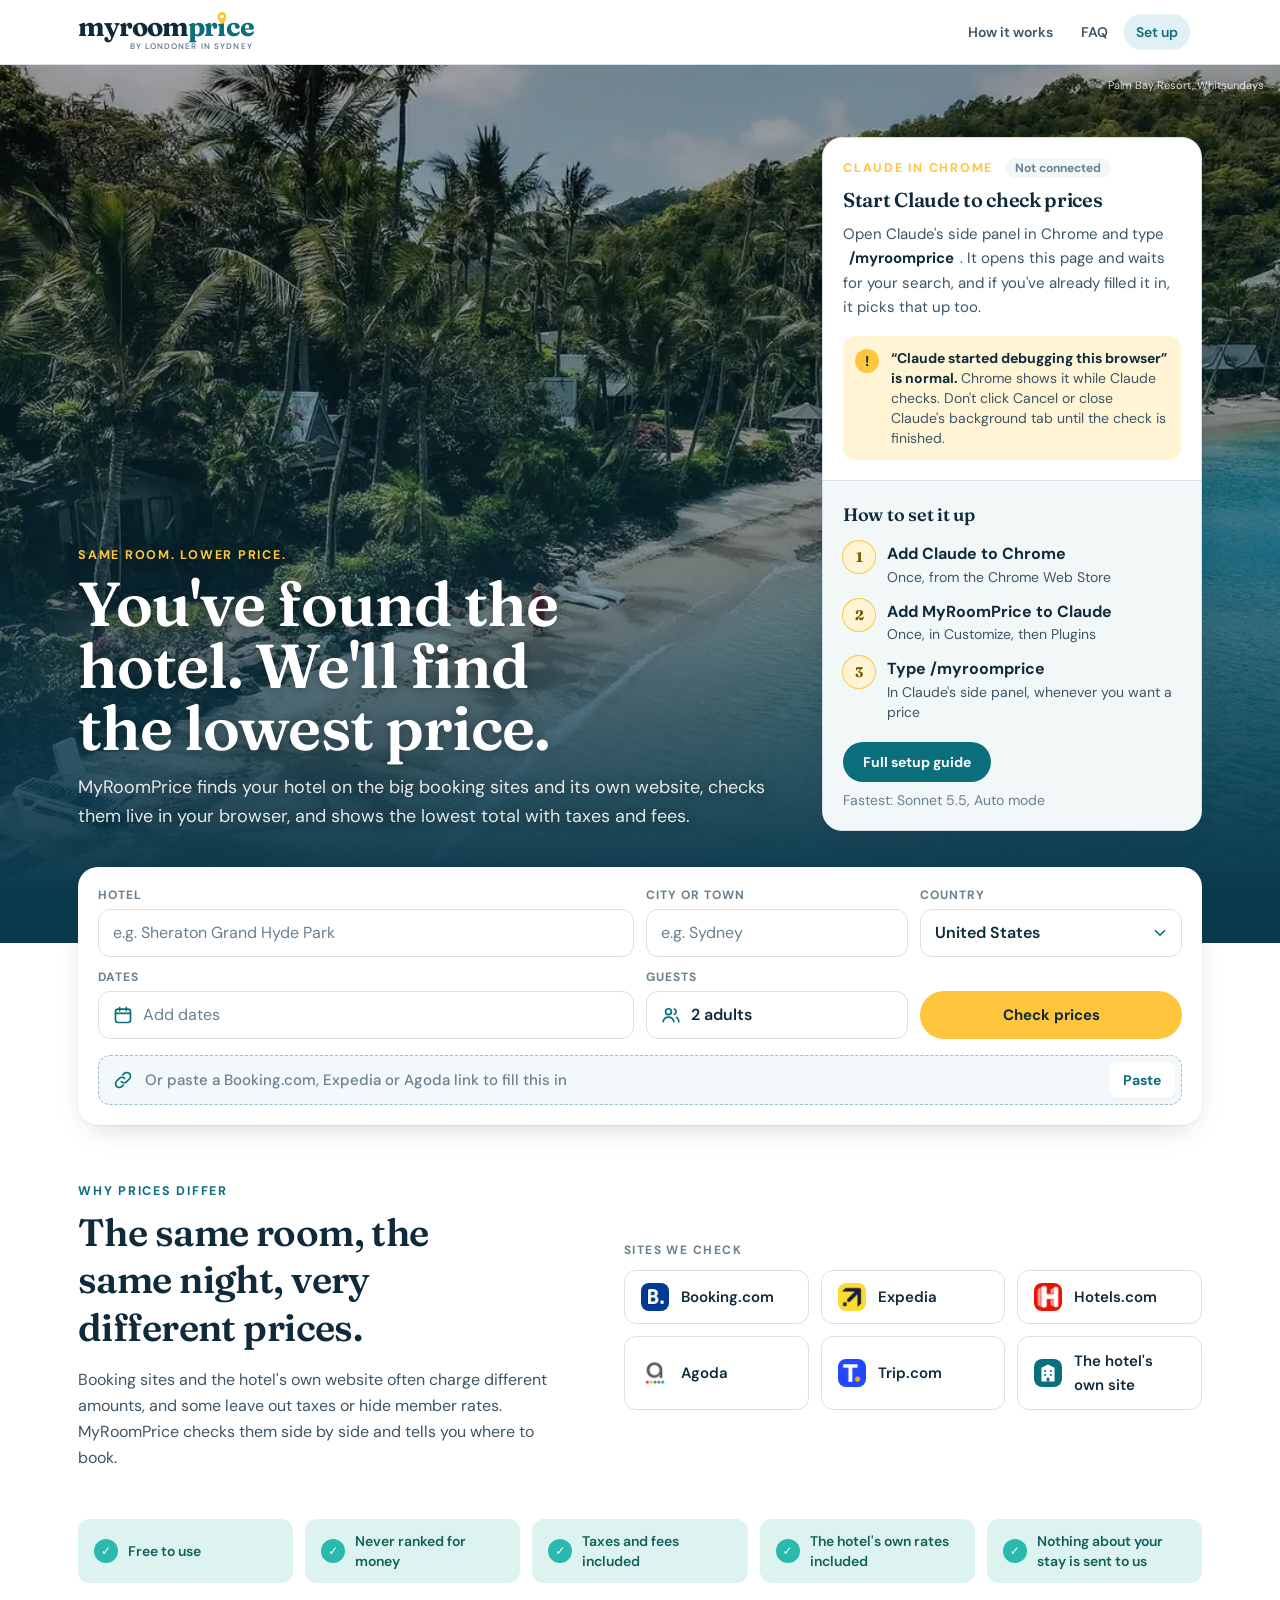
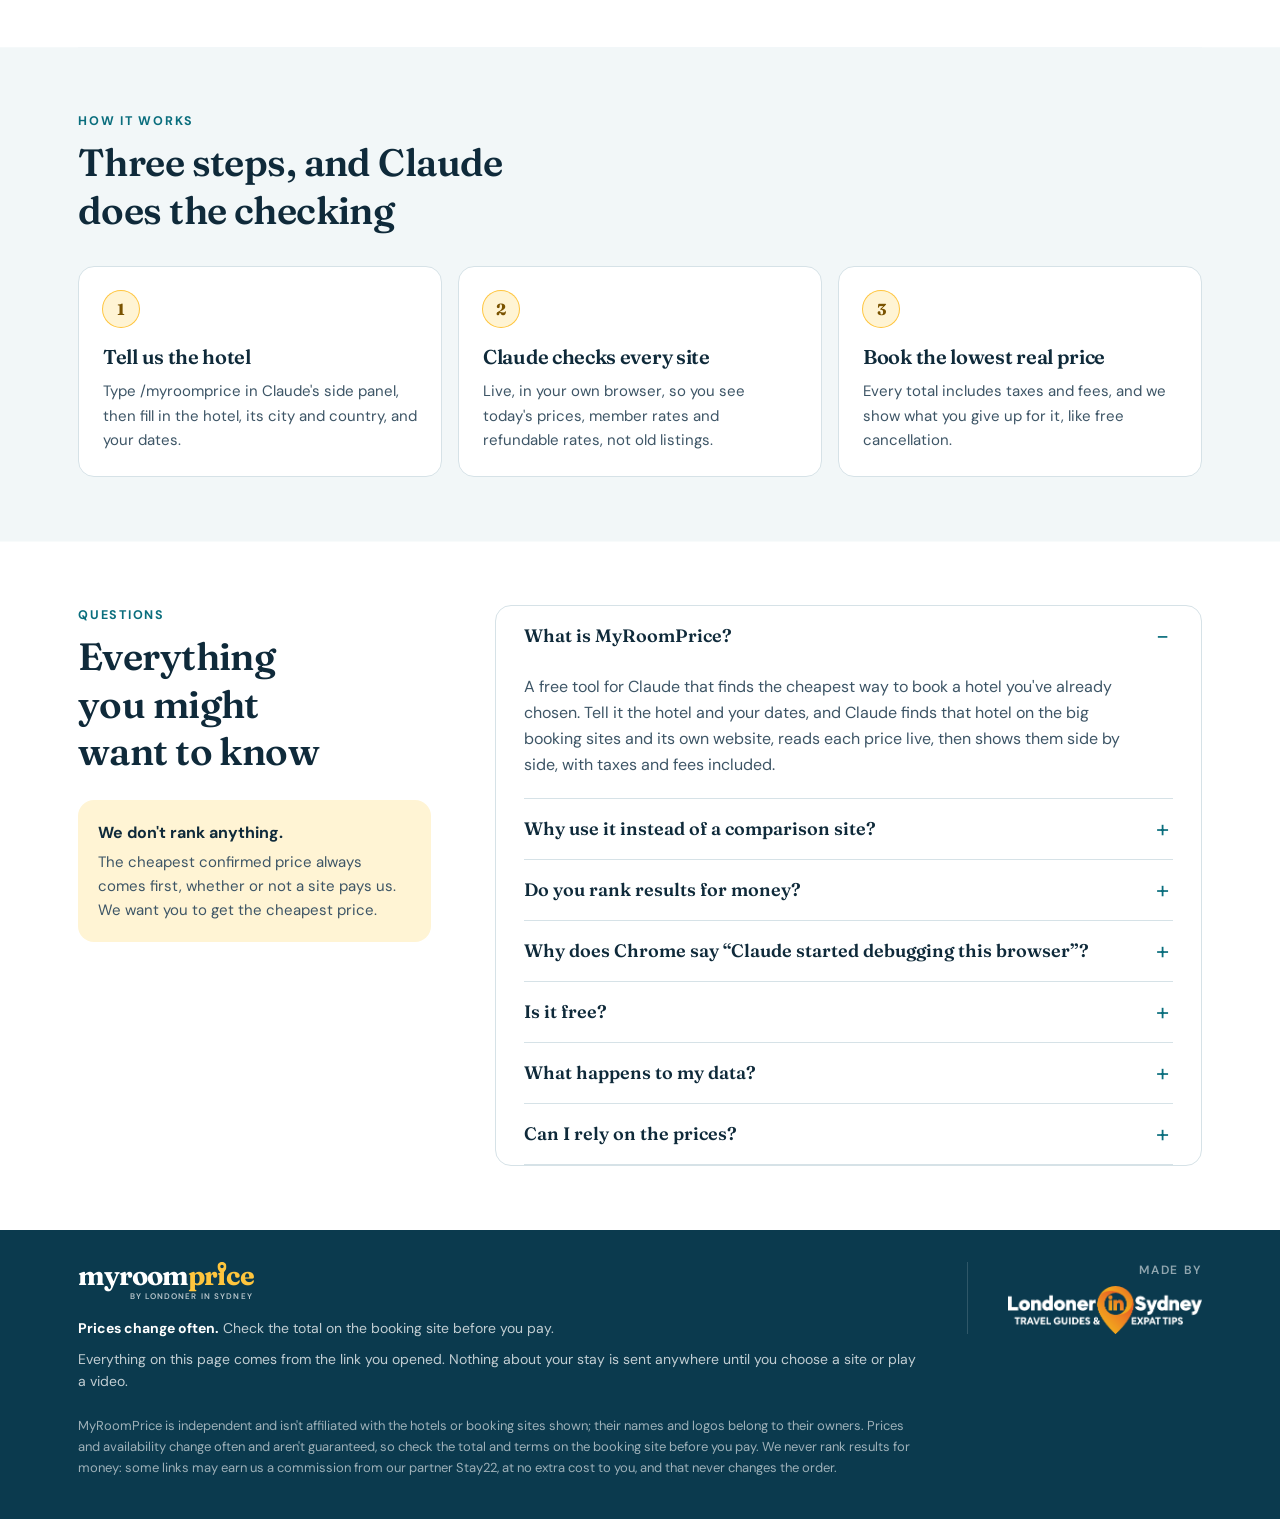
==== commit 6e09414d: "Calmer search page; Claude's notices in one place; results handed over as data The search page is re" ====
--- a/docs/index.html
+++ b/docs/index.html
@@ -85,6 +85,11 @@
 .hero-photo, .hero-shade, .photo-credit { display: none; }
 .hero.photo { min-height: max(400px, min(54svh, 540px)); display: flex; align-items: flex-end; padding-top: 72px; text-shadow: 0 1px 12px rgb(0 0 0 / .35); }
 .hero.photo > .wrap { width: 100%; }
+.hero-side { display: none; }
+@media (min-width: 1100px) {
+  .hero.photo .hero-grid { display: grid; grid-template-columns: minmax(0, 1fr) 380px; gap: 48px; align-items: end; }
+  .hero.photo .hero-side:not([hidden]) { display: block; text-shadow: none; color: var(--ink); }
+}
 .hero.photo .hero-photo { display: block; position: absolute; inset: 0; z-index: -2; width: 100%; height: 100%; object-fit: cover; object-position: 50% 60%; }
 .hero.photo .hero-shade { display: block; position: absolute; inset: 0; z-index: -1; background: linear-gradient(to top, var(--ocean-deep) 6%, rgb(11 58 78 / .45) 45%, rgb(0 0 0 / .3)); }
 .hero.photo .photo-credit { display: block; position: absolute; top: 12px; right: 16px; font-size: 11px; color: rgb(255 255 255 / .8); }
@@ -207,7 +212,7 @@
 footer .logo { color: #fff; margin-bottom: 8px; justify-self: start; } footer .logo .p { color: var(--sun); } footer .logo .by { color: rgb(255 255 255 / .7); }
 @media (prefers-reduced-motion: reduce) { *, *::before, *::after { animation: none !important; transition: none !important; } .step.checking .disc::before { background: conic-gradient(var(--sun), var(--reef)); } }
 /* Tailwind (tw- classes), compiled and baked in by tools/build_page.py */
-*,:after,:before{--tw-border-spacing-x:0;--tw-border-spacing-y:0;--tw-translate-x:0;--tw-translate-y:0;--tw-rotate:0;--tw-skew-x:0;--tw-skew-y:0;--tw-scale-x:1;--tw-scale-y:1;--tw-pan-x: ;--tw-pan-y: ;--tw-pinch-zoom: ;--tw-scroll-snap-strictness:proximity;--tw-gradient-from-position: ;--tw-gradient-via-position: ;--tw-gradient-to-position: ;--tw-ordinal: ;--tw-slashed-zero: ;--tw-numeric-figure: ;--tw-numeric-spacing: ;--tw-numeric-fraction: ;--tw-ring-inset: ;--tw-ring-offset-width:0px;--tw-ring-offset-color:#fff;--tw-ring-color:rgba(59,130,246,.5);--tw-ring-offset-shadow:0 0 #0000;--tw-ring-shadow:0 0 #0000;--tw-shadow:0 0 #0000;--tw-shadow-colored:0 0 #0000;--tw-blur: ;--tw-brightness: ;--tw-contrast: ;--tw-grayscale: ;--tw-hue-rotate: ;--tw-invert: ;--tw-saturate: ;--tw-sepia: ;--tw-drop-shadow: ;--tw-backdrop-blur: ;--tw-backdrop-brightness: ;--tw-backdrop-contrast: ;--tw-backdrop-grayscale: ;--tw-backdrop-hue-rotate: ;--tw-backdrop-invert: ;--tw-backdrop-opacity: ;--tw-backdrop-saturate: ;--tw-backdrop-sepia: ;--tw-contain-size: ;--tw-contain-layout: ;--tw-contain-paint: ;--tw-contain-style: }::backdrop{--tw-border-spacing-x:0;--tw-border-spacing-y:0;--tw-translate-x:0;--tw-translate-y:0;--tw-rotate:0;--tw-skew-x:0;--tw-skew-y:0;--tw-scale-x:1;--tw-scale-y:1;--tw-pan-x: ;--tw-pan-y: ;--tw-pinch-zoom: ;--tw-scroll-snap-strictness:proximity;--tw-gradient-from-position: ;--tw-gradient-via-position: ;--tw-gradient-to-position: ;--tw-ordinal: ;--tw-slashed-zero: ;--tw-numeric-figure: ;--tw-numeric-spacing: ;--tw-numeric-fraction: ;--tw-ring-inset: ;--tw-ring-offset-width:0px;--tw-ring-offset-color:#fff;--tw-ring-color:rgba(59,130,246,.5);--tw-ring-offset-shadow:0 0 #0000;--tw-ring-shadow:0 0 #0000;--tw-shadow:0 0 #0000;--tw-shadow-colored:0 0 #0000;--tw-blur: ;--tw-brightness: ;--tw-contrast: ;--tw-grayscale: ;--tw-hue-rotate: ;--tw-invert: ;--tw-saturate: ;--tw-sepia: ;--tw-drop-shadow: ;--tw-backdrop-blur: ;--tw-backdrop-brightness: ;--tw-backdrop-contrast: ;--tw-backdrop-grayscale: ;--tw-backdrop-hue-rotate: ;--tw-backdrop-invert: ;--tw-backdrop-opacity: ;--tw-backdrop-saturate: ;--tw-backdrop-sepia: ;--tw-contain-size: ;--tw-contain-layout: ;--tw-contain-paint: ;--tw-contain-style: }.mrs-label{display:grid;min-width:0;gap:.375rem;font-size:.75rem;line-height:1rem;font-weight:700;text-transform:uppercase;letter-spacing:.08em;--tw-text-opacity:1;color:rgb(104 128 144/var(--tw-text-opacity,1))}.mrs-input{height:3rem;width:100%;min-width:0;border-radius:.75rem;border-width:1.5px;border-style:solid;--tw-border-opacity:1;border-color:rgb(214 226 231/var(--tw-border-opacity,1));--tw-bg-opacity:1;background-color:rgb(255 255 255/var(--tw-bg-opacity,1));padding-left:.875rem;padding-right:.875rem;font-size:1rem;line-height:1.5rem;font-weight:600;text-transform:none;letter-spacing:0;--tw-text-opacity:1;color:rgb(15 42 58/var(--tw-text-opacity,1));outline:2px solid transparent;outline-offset:2px;transition-property:color,background-color,border-color,text-decoration-color,fill,stroke,opacity,box-shadow,transform,filter,-webkit-backdrop-filter;transition-property:color,background-color,border-color,text-decoration-color,fill,stroke,opacity,box-shadow,transform,filter,backdrop-filter;transition-property:color,background-color,border-color,text-decoration-color,fill,stroke,opacity,box-shadow,transform,filter,backdrop-filter,-webkit-backdrop-filter;transition-timing-function:cubic-bezier(.4,0,.2,1);transition-duration:.15s}.mrs-input::-moz-placeholder{font-weight:400;--tw-text-opacity:1;color:rgb(104 128 144/var(--tw-text-opacity,1))}.mrs-input::placeholder{font-weight:400;--tw-text-opacity:1;color:rgb(104 128 144/var(--tw-text-opacity,1))}.mrs-input:hover{--tw-border-opacity:1;border-color:rgb(104 128 144/var(--tw-border-opacity,1))}.mrs-input:focus{--tw-border-opacity:1;border-color:rgb(43 184 173/var(--tw-border-opacity,1));--tw-ring-offset-shadow:var(--tw-ring-inset) 0 0 0 var(--tw-ring-offset-width) var(--tw-ring-offset-color);--tw-ring-shadow:var(--tw-ring-inset) 0 0 0 calc(4px + var(--tw-ring-offset-width)) var(--tw-ring-color);box-shadow:var(--tw-ring-offset-shadow),var(--tw-ring-shadow),var(--tw-shadow,0 0 #0000);--tw-ring-color:rgba(43,184,173,.2)}.mrs-select{cursor:pointer;-webkit-appearance:none;-moz-appearance:none;appearance:none;padding-right:2.5rem;background-image:url("data:image/svg+xml;charset=utf-8,%3Csvg xmlns='http://www.w3.org/2000/svg' fill='none' stroke='%230a6e7d' stroke-linecap='round' stroke-linejoin='round' stroke-width='2.2' viewBox='0 0 24 24'%3E%3Cpath d='m6 9 6 6 6-6'/%3E%3C/svg%3E");background-repeat:no-repeat;background-position:right 12px center;background-size:18px}.mrs-select.is-empty{font-weight:400;--tw-text-opacity:1;color:rgb(104 128 144/var(--tw-text-opacity,1))}.mrs-field{display:flex;cursor:pointer;align-items:center;gap:.625rem;text-align:left}.mrs-field[aria-expanded=true]{--tw-border-opacity:1;border-color:rgb(43 184 173/var(--tw-border-opacity,1));--tw-ring-offset-shadow:var(--tw-ring-inset) 0 0 0 var(--tw-ring-offset-width) var(--tw-ring-offset-color);--tw-ring-shadow:var(--tw-ring-inset) 0 0 0 calc(4px + var(--tw-ring-offset-width)) var(--tw-ring-color);box-shadow:var(--tw-ring-offset-shadow),var(--tw-ring-shadow),var(--tw-shadow,0 0 #0000);--tw-ring-color:rgba(43,184,173,.2)}.mrs-pop{position:absolute;left:.75rem;right:.75rem;top:100%;z-index:30;margin-top:.5rem;border-radius:1rem;border-width:1px;border-style:solid;--tw-border-opacity:1;border-color:rgb(214 226 231/var(--tw-border-opacity,1));--tw-bg-opacity:1;background-color:rgb(255 255 255/var(--tw-bg-opacity,1));padding:1rem;--tw-text-opacity:1;color:rgb(15 42 58/var(--tw-text-opacity,1));--tw-shadow:0 1px 2px rgba(15,42,58,.06),0 12px 30px -14px rgba(15,42,58,.25);--tw-shadow-colored:0 1px 2px var(--tw-shadow-color),0 12px 30px -14px var(--tw-shadow-color);box-shadow:var(--tw-ring-offset-shadow,0 0 #0000),var(--tw-ring-shadow,0 0 #0000),var(--tw-shadow)}@media (min-width:640px){.mrs-pop{padding:1.25rem}}.mrs-done{display:inline-flex;height:2.5rem;cursor:pointer;align-items:center;border-radius:9999px;border-width:0;--tw-bg-opacity:1;background-color:rgb(10 110 125/var(--tw-bg-opacity,1));padding-left:1.25rem;padding-right:1.25rem;font-size:.875rem;line-height:1.25rem;font-weight:700;--tw-text-opacity:1;color:rgb(255 255 255/var(--tw-text-opacity,1));transition-property:color,background-color,border-color,text-decoration-color,fill,stroke,opacity,box-shadow,transform,filter,-webkit-backdrop-filter;transition-property:color,background-color,border-color,text-decoration-color,fill,stroke,opacity,box-shadow,transform,filter,backdrop-filter;transition-property:color,background-color,border-color,text-decoration-color,fill,stroke,opacity,box-shadow,transform,filter,backdrop-filter,-webkit-backdrop-filter;transition-timing-function:cubic-bezier(.4,0,.2,1);transition-duration:.15s}.mrs-done:hover{--tw-bg-opacity:1;background-color:rgb(8 89 102/var(--tw-bg-opacity,1))}.mrs-quiet{display:inline-flex;height:2.5rem;cursor:pointer;align-items:center;border-radius:9999px;border-width:0;background-color:transparent;padding-left:.75rem;padding-right:.75rem;font-size:.875rem;line-height:1.25rem;font-weight:700;--tw-text-opacity:1;color:rgb(61 85 102/var(--tw-text-opacity,1));text-decoration-line:underline;text-underline-offset:4px}.mrs-quiet:hover{--tw-text-opacity:1;color:rgb(15 42 58/var(--tw-text-opacity,1))}.mrs-round{display:flex;height:2.25rem;width:2.25rem;flex:none;cursor:pointer;align-items:center;justify-content:center;border-radius:9999px;border-width:1px;border-style:solid;--tw-border-opacity:1;border-color:rgb(214 226 231/var(--tw-border-opacity,1));--tw-bg-opacity:1;background-color:rgb(255 255 255/var(--tw-bg-opacity,1));font-size:1.125rem;line-height:1.75rem;font-weight:700;line-height:1;--tw-text-opacity:1;color:rgb(15 42 58/var(--tw-text-opacity,1));transition-property:color,background-color,border-color,text-decoration-color,fill,stroke,opacity,box-shadow,transform,filter,-webkit-backdrop-filter;transition-property:color,background-color,border-color,text-decoration-color,fill,stroke,opacity,box-shadow,transform,filter,backdrop-filter;transition-property:color,background-color,border-color,text-decoration-color,fill,stroke,opacity,box-shadow,transform,filter,backdrop-filter,-webkit-backdrop-filter;transition-timing-function:cubic-bezier(.4,0,.2,1);transition-duration:.15s}.mrs-round:hover{--tw-border-opacity:1;border-color:rgb(10 110 125/var(--tw-border-opacity,1));--tw-bg-opacity:1;background-color:rgb(225 240 244/var(--tw-bg-opacity,1))}.mrs-round:disabled{cursor:not-allowed;opacity:.3}.mrs-round:hover:disabled{--tw-border-opacity:1;border-color:rgb(214 226 231/var(--tw-border-opacity,1));--tw-bg-opacity:1;background-color:rgb(255 255 255/var(--tw-bg-opacity,1))}.mrs-option{width:100%;cursor:pointer;border-radius:.75rem;border-width:1.5px;border-style:solid;--tw-border-opacity:1;border-color:rgb(214 226 231/var(--tw-border-opacity,1));--tw-bg-opacity:1;background-color:rgb(255 255 255/var(--tw-bg-opacity,1));padding:.75rem 1rem;text-align:left;--tw-text-opacity:1;color:rgb(15 42 58/var(--tw-text-opacity,1));transition-property:color,background-color,border-color,text-decoration-color,fill,stroke,opacity,box-shadow,transform,filter,-webkit-backdrop-filter;transition-property:color,background-color,border-color,text-decoration-color,fill,stroke,opacity,box-shadow,transform,filter,backdrop-filter;transition-property:color,background-color,border-color,text-decoration-color,fill,stroke,opacity,box-shadow,transform,filter,backdrop-filter,-webkit-backdrop-filter;transition-timing-function:cubic-bezier(.4,0,.2,1);transition-duration:.15s}.mrs-option:hover{--tw-border-opacity:1;border-color:rgb(10 110 125/var(--tw-border-opacity,1));--tw-bg-opacity:1;background-color:rgb(225 240 244/var(--tw-bg-opacity,1))}.mrs-pill{display:inline-flex;height:2.75rem;min-width:88px;cursor:pointer;align-items:center;justify-content:center;border-radius:9999px;border-width:1.5px;border-style:solid;--tw-border-opacity:1;border-color:rgb(10 110 125/var(--tw-border-opacity,1));--tw-bg-opacity:1;background-color:rgb(255 255 255/var(--tw-bg-opacity,1));padding-left:1.25rem;padding-right:1.25rem;font-weight:700;--tw-text-opacity:1;color:rgb(10 110 125/var(--tw-text-opacity,1));transition-property:color,background-color,border-color,text-decoration-color,fill,stroke,opacity,box-shadow,transform,filter,-webkit-backdrop-filter;transition-property:color,background-color,border-color,text-decoration-color,fill,stroke,opacity,box-shadow,transform,filter,backdrop-filter;transition-property:color,background-color,border-color,text-decoration-color,fill,stroke,opacity,box-shadow,transform,filter,backdrop-filter,-webkit-backdrop-filter;transition-timing-function:cubic-bezier(.4,0,.2,1);transition-duration:.15s}.mrs-pill:hover{--tw-bg-opacity:1;background-color:rgb(10 110 125/var(--tw-bg-opacity,1));--tw-text-opacity:1;color:rgb(255 255 255/var(--tw-text-opacity,1))}.mrs-faq{border-width:0 0 1px;border-style:solid;--tw-border-opacity:1;border-color:rgb(214 226 231/var(--tw-border-opacity,1))}.mrs-faq-q{position:relative;cursor:pointer;list-style-type:none;padding-top:1rem;padding-bottom:1rem;padding-right:2.5rem;font-family:Fraunces,Georgia,Times New Roman,serif;font-size:1.125rem;line-height:1.75rem;font-weight:600;--tw-text-opacity:1;color:rgb(15 42 58/var(--tw-text-opacity,1))}.mrs-faq-q:hover{--tw-text-opacity:1;color:rgb(10 110 125/var(--tw-text-opacity,1))}.mrs-faq-q::-webkit-details-marker{display:none}.mrs-faq-q:after{content:"+";position:absolute;right:.25rem;top:.875rem;font-family:DM Sans,system-ui,-apple-system,Segoe UI,sans-serif;font-size:1.5rem;line-height:2rem;font-weight:400;--tw-text-opacity:1;color:rgb(10 110 125/var(--tw-text-opacity,1))}.mrs-faq[open] .mrs-faq-q:after{content:"−"}.mrs-review{display:flex;min-height:150px;cursor:pointer;flex-direction:column;border-radius:1rem;border-width:1px;border-style:solid;--tw-border-opacity:1;border-color:rgb(214 226 231/var(--tw-border-opacity,1));--tw-bg-opacity:1;background-color:rgb(242 247 248/var(--tw-bg-opacity,1));padding:1rem;text-align:left;transition-property:color,background-color,border-color,text-decoration-color,fill,stroke,opacity,box-shadow,transform,filter,-webkit-backdrop-filter;transition-property:color,background-color,border-color,text-decoration-color,fill,stroke,opacity,box-shadow,transform,filter,backdrop-filter;transition-property:color,background-color,border-color,text-decoration-color,fill,stroke,opacity,box-shadow,transform,filter,backdrop-filter,-webkit-backdrop-filter;transition-timing-function:cubic-bezier(.4,0,.2,1);transition-duration:.15s}.mrs-review:hover{--tw-border-opacity:1;border-color:rgb(10 110 125/var(--tw-border-opacity,1));--tw-bg-opacity:1;background-color:rgb(255 255 255/var(--tw-bg-opacity,1));--tw-shadow:0 1px 2px rgba(15,42,58,.06),0 12px 30px -14px rgba(15,42,58,.25);--tw-shadow-colored:0 1px 2px var(--tw-shadow-color),0 12px 30px -14px var(--tw-shadow-color);box-shadow:var(--tw-ring-offset-shadow,0 0 #0000),var(--tw-ring-shadow,0 0 #0000),var(--tw-shadow)}.mrs-step{position:relative;display:flex;gap:1rem}.mrs-step:not(:last-child):after{content:"";position:absolute;bottom:-28px;left:17px;top:2.75rem;width:.125rem;border-radius:9999px;--tw-bg-opacity:1;background-color:rgb(214 226 231/var(--tw-bg-opacity,1))}.mrs-step-n{position:relative;display:flex;height:2.25rem;width:2.25rem;flex:none;align-items:center;justify-content:center;border-radius:9999px;--tw-bg-opacity:1;background-color:rgb(255 244 212/var(--tw-bg-opacity,1));font-family:Fraunces,Georgia,Times New Roman,serif;font-size:1rem;line-height:1.5rem;font-weight:700;--tw-text-opacity:1;color:rgb(122 83 0/var(--tw-text-opacity,1));--tw-ring-offset-shadow:var(--tw-ring-inset) 0 0 0 var(--tw-ring-offset-width) var(--tw-ring-offset-color);--tw-ring-shadow:var(--tw-ring-inset) 0 0 0 calc(1px + var(--tw-ring-offset-width)) var(--tw-ring-color);box-shadow:var(--tw-ring-offset-shadow),var(--tw-ring-shadow),var(--tw-shadow,0 0 #0000);--tw-ring-opacity:1;--tw-ring-color:rgb(255 197 61/var(--tw-ring-opacity,1))}.mrs-navlink{height:2.25rem;cursor:pointer;align-items:center;white-space:nowrap;border-radius:9999px;border-width:0;background-color:transparent;padding-left:.75rem;padding-right:.75rem;font-size:.875rem;line-height:1.25rem;font-weight:600;--tw-text-opacity:1;color:rgb(61 85 102/var(--tw-text-opacity,1));text-decoration-line:none;transition-property:color,background-color,border-color,text-decoration-color,fill,stroke,opacity,box-shadow,transform,filter,-webkit-backdrop-filter;transition-property:color,background-color,border-color,text-decoration-color,fill,stroke,opacity,box-shadow,transform,filter,backdrop-filter;transition-property:color,background-color,border-color,text-decoration-color,fill,stroke,opacity,box-shadow,transform,filter,backdrop-filter,-webkit-backdrop-filter;transition-timing-function:cubic-bezier(.4,0,.2,1);transition-duration:.15s}.mrs-navlink:hover{--tw-bg-opacity:1;background-color:rgb(242 247 248/var(--tw-bg-opacity,1));--tw-text-opacity:1;color:rgb(15 42 58/var(--tw-text-opacity,1))}.mrs-navlink:not(.tw-hidden){display:inline-flex}.mrs-navcta{--tw-bg-opacity:1;background-color:rgb(225 240 244/var(--tw-bg-opacity,1));--tw-text-opacity:1;color:rgb(10 110 125/var(--tw-text-opacity,1))}.mrs-navcta:hover,.mrs-navcta[aria-current=page]{--tw-bg-opacity:1;background-color:rgb(10 110 125/var(--tw-bg-opacity,1));--tw-text-opacity:1;color:rgb(255 255 255/var(--tw-text-opacity,1))}.mrs-paste{display:flex;cursor:text;align-items:center;gap:.625rem;border-radius:.75rem;border:1.5px dashed rgba(10,110,125,.4);background-color:rgba(225,240,244,.4);padding:.25rem .375rem .25rem .875rem;transition-property:color,background-color,border-color,text-decoration-color,fill,stroke,opacity,box-shadow,transform,filter,-webkit-backdrop-filter;transition-property:color,background-color,border-color,text-decoration-color,fill,stroke,opacity,box-shadow,transform,filter,backdrop-filter;transition-property:color,background-color,border-color,text-decoration-color,fill,stroke,opacity,box-shadow,transform,filter,backdrop-filter,-webkit-backdrop-filter;transition-timing-function:cubic-bezier(.4,0,.2,1);transition-duration:.15s}.mrs-paste:focus-within{border-style:solid;--tw-border-opacity:1;border-color:rgb(43 184 173/var(--tw-border-opacity,1));--tw-bg-opacity:1;background-color:rgb(255 255 255/var(--tw-bg-opacity,1));--tw-ring-offset-shadow:var(--tw-ring-inset) 0 0 0 var(--tw-ring-offset-width) var(--tw-ring-offset-color);--tw-ring-shadow:var(--tw-ring-inset) 0 0 0 calc(4px + var(--tw-ring-offset-width)) var(--tw-ring-color);box-shadow:var(--tw-ring-offset-shadow),var(--tw-ring-shadow),var(--tw-shadow,0 0 #0000);--tw-ring-color:rgba(43,184,173,.2)}.mrs-paste:hover{--tw-border-opacity:1;border-color:rgb(10 110 125/var(--tw-border-opacity,1))}.mrs-paste-btn{display:inline-flex;height:2.25rem;flex:none;cursor:pointer;align-items:center;border-radius:.5rem;border-width:0;--tw-bg-opacity:1;background-color:rgb(255 255 255/var(--tw-bg-opacity,1));padding-left:.875rem;padding-right:.875rem;font-size:.875rem;line-height:1.25rem;font-weight:700;--tw-text-opacity:1;color:rgb(10 110 125/var(--tw-text-opacity,1));--tw-shadow:0 1px 2px 0 rgba(0,0,0,.05);--tw-shadow-colored:0 1px 2px 0 var(--tw-shadow-color);box-shadow:var(--tw-ring-offset-shadow,0 0 #0000),var(--tw-ring-shadow,0 0 #0000),var(--tw-shadow);transition-property:color,background-color,border-color,text-decoration-color,fill,stroke,opacity,box-shadow,transform,filter,-webkit-backdrop-filter;transition-property:color,background-color,border-color,text-decoration-color,fill,stroke,opacity,box-shadow,transform,filter,backdrop-filter;transition-property:color,background-color,border-color,text-decoration-color,fill,stroke,opacity,box-shadow,transform,filter,backdrop-filter,-webkit-backdrop-filter;transition-timing-function:cubic-bezier(.4,0,.2,1);transition-duration:.15s}.mrs-paste-btn:hover{--tw-bg-opacity:1;background-color:rgb(10 110 125/var(--tw-bg-opacity,1));--tw-text-opacity:1;color:rgb(255 255 255/var(--tw-text-opacity,1))}.mrs-recent{display:block;width:100%;cursor:pointer;border-radius:1rem;border-width:1px;border-style:solid;--tw-border-opacity:1;border-color:rgb(214 226 231/var(--tw-border-opacity,1));--tw-bg-opacity:1;background-color:rgb(255 255 255/var(--tw-bg-opacity,1));padding:1rem;text-align:left;--tw-shadow:0 1px 2px 0 rgba(0,0,0,.05);--tw-shadow-colored:0 1px 2px 0 var(--tw-shadow-color);box-shadow:var(--tw-ring-offset-shadow,0 0 #0000),var(--tw-ring-shadow,0 0 #0000),var(--tw-shadow);transition-property:color,background-color,border-color,text-decoration-color,fill,stroke,opacity,box-shadow,transform,filter,-webkit-backdrop-filter;transition-property:color,background-color,border-color,text-decoration-color,fill,stroke,opacity,box-shadow,transform,filter,backdrop-filter;transition-property:color,background-color,border-color,text-decoration-color,fill,stroke,opacity,box-shadow,transform,filter,backdrop-filter,-webkit-backdrop-filter;transition-timing-function:cubic-bezier(.4,0,.2,1);transition-duration:.15s}.mrs-recent:hover{--tw-border-opacity:1;border-color:rgb(10 110 125/var(--tw-border-opacity,1));--tw-shadow:0 1px 2px rgba(15,42,58,.06),0 12px 30px -14px rgba(15,42,58,.25);--tw-shadow-colored:0 1px 2px var(--tw-shadow-color),0 12px 30px -14px var(--tw-shadow-color);box-shadow:var(--tw-ring-offset-shadow,0 0 #0000),var(--tw-ring-shadow,0 0 #0000),var(--tw-shadow)}.mrs-recent-x{position:absolute;right:.625rem;top:.625rem;display:flex;height:1.75rem;width:1.75rem;cursor:pointer;align-items:center;justify-content:center;border-radius:9999px;border-width:0;background-color:transparent;font-size:.75rem;line-height:1rem;--tw-text-opacity:1;color:rgb(104 128 144/var(--tw-text-opacity,1));transition-property:color,background-color,border-color,text-decoration-color,fill,stroke,opacity,box-shadow,transform,filter,-webkit-backdrop-filter;transition-property:color,background-color,border-color,text-decoration-color,fill,stroke,opacity,box-shadow,transform,filter,backdrop-filter;transition-property:color,background-color,border-color,text-decoration-color,fill,stroke,opacity,box-shadow,transform,filter,backdrop-filter,-webkit-backdrop-filter;transition-timing-function:cubic-bezier(.4,0,.2,1);transition-duration:.15s}.mrs-recent-x:hover{--tw-bg-opacity:1;background-color:rgb(242 247 248/var(--tw-bg-opacity,1));--tw-text-opacity:1;color:rgb(15 42 58/var(--tw-text-opacity,1))}.mrs-share{display:inline-flex;height:2.5rem;width:100%;cursor:pointer;align-items:center;justify-content:center;gap:.5rem;border-radius:9999px;border-width:1.5px;border-style:solid;--tw-border-opacity:1;border-color:rgb(214 226 231/var(--tw-border-opacity,1));--tw-bg-opacity:1;background-color:rgb(255 255 255/var(--tw-bg-opacity,1));padding-left:1rem;padding-right:1rem;font-size:.875rem;line-height:1.25rem;font-weight:700;--tw-text-opacity:1;color:rgb(15 42 58/var(--tw-text-opacity,1));transition-property:color,background-color,border-color,text-decoration-color,fill,stroke,opacity,box-shadow,transform,filter,-webkit-backdrop-filter;transition-property:color,background-color,border-color,text-decoration-color,fill,stroke,opacity,box-shadow,transform,filter,backdrop-filter;transition-property:color,background-color,border-color,text-decoration-color,fill,stroke,opacity,box-shadow,transform,filter,backdrop-filter,-webkit-backdrop-filter;transition-timing-function:cubic-bezier(.4,0,.2,1);transition-duration:.15s}.mrs-share:hover{--tw-border-opacity:1;border-color:rgb(10 110 125/var(--tw-border-opacity,1));--tw-text-opacity:1;color:rgb(10 110 125/var(--tw-text-opacity,1))}.mrs-chip{display:inline-flex;height:2.5rem;cursor:pointer;align-items:center;gap:.5rem;border-radius:9999px;border-width:1.5px;border-style:solid;--tw-border-opacity:1;border-color:rgb(214 226 231/var(--tw-border-opacity,1));--tw-bg-opacity:1;background-color:rgb(255 255 255/var(--tw-bg-opacity,1));padding-left:1rem;padding-right:1rem;font-size:.875rem;line-height:1.25rem;font-weight:600;--tw-text-opacity:1;color:rgb(15 42 58/var(--tw-text-opacity,1));transition-property:color,background-color,border-color,text-decoration-color,fill,stroke,opacity,box-shadow,transform,filter,-webkit-backdrop-filter;transition-property:color,background-color,border-color,text-decoration-color,fill,stroke,opacity,box-shadow,transform,filter,backdrop-filter;transition-property:color,background-color,border-color,text-decoration-color,fill,stroke,opacity,box-shadow,transform,filter,backdrop-filter,-webkit-backdrop-filter;transition-timing-function:cubic-bezier(.4,0,.2,1);transition-duration:.15s}.mrs-chip:hover{--tw-border-opacity:1;border-color:rgb(10 110 125/var(--tw-border-opacity,1))}.mrs-chip:has(:checked){--tw-border-opacity:1;border-color:rgb(10 110 125/var(--tw-border-opacity,1));--tw-bg-opacity:1;background-color:rgb(10 110 125/var(--tw-bg-opacity,1));--tw-text-opacity:1;color:rgb(255 255 255/var(--tw-text-opacity,1))}.mrs-chip input{position:absolute;width:1px;height:1px;padding:0;margin:-1px;overflow:hidden;clip:rect(0,0,0,0);white-space:nowrap;border-width:0}#trip-bar-note:not([hidden]){display:inline-flex}.tw-sr-only{position:absolute;width:1px;height:1px;padding:0;margin:-1px;overflow:hidden;clip:rect(0,0,0,0);white-space:nowrap;border-width:0}.tw-absolute{position:absolute}.tw-relative{position:relative}.tw-inset-0{inset:0}.tw-left-0{left:0}.tw-right-0{right:0}.tw-top-0{top:0}.tw-z-\[2\]{z-index:2}.tw-col-span-full{grid-column:1/-1}.tw-m-0{margin:0}.tw-mx-auto{margin-left:auto;margin-right:auto}.tw--ml-3{margin-left:-.75rem}.tw--mt-\[76px\]{margin-top:-76px}.tw-mb-1{margin-bottom:.25rem}.tw-mb-2{margin-bottom:.5rem}.tw-mb-3{margin-bottom:.75rem}.tw-mb-4{margin-bottom:1rem}.tw-ml-auto{margin-left:auto}.tw-ml-px{margin-left:1px}.tw-mt-0\.5{margin-top:.125rem}.tw-mt-1{margin-top:.25rem}.tw-mt-1\.5{margin-top:.375rem}.tw-mt-14{margin-top:3.5rem}.tw-mt-2{margin-top:.5rem}.tw-mt-3{margin-top:.75rem}.tw-mt-4{margin-top:1rem}.tw-mt-5{margin-top:1.25rem}.tw-mt-6{margin-top:1.5rem}.tw-mt-8{margin-top:2rem}.tw-mt-auto{margin-top:auto}.tw-mt-px{margin-top:1px}.tw-block{display:block}.tw-inline-block{display:inline-block}.tw-flex{display:flex}.tw-inline-flex{display:inline-flex}.tw-grid{display:grid}.tw-hidden{display:none}.tw-h-10{height:2.5rem}.tw-h-12{height:3rem}.tw-h-2\.5{height:.625rem}.tw-h-24{height:6rem}.tw-h-3{height:.75rem}.tw-h-4{height:1rem}.tw-h-5{height:1.25rem}.tw-h-6{height:1.5rem}.tw-h-8{height:2rem}.tw-h-auto{height:auto}.tw-h-full{height:100%}.tw-max-h-\[calc\(100dvh-24px\)\]{max-height:calc(100dvh - 24px)}.tw-w-1\/2{width:50%}.tw-w-1\/3{width:33.333333%}.tw-w-10{width:2.5rem}.tw-w-2\.5{width:.625rem}.tw-w-2\/3{width:66.666667%}.tw-w-3\/4{width:75%}.tw-w-4{width:1rem}.tw-w-5{width:1.25rem}.tw-w-6{width:1.5rem}.tw-w-8{width:2rem}.tw-w-\[min\(760px\,calc\(100vw-24px\)\)\]{width:min(760px,calc(100vw - 24px))}.tw-w-auto{width:auto}.tw-w-fit{width:-moz-fit-content;width:fit-content}.tw-w-full{width:100%}.tw-w-px{width:1px}.tw-min-w-0{min-width:0}.tw-max-w-\[340px\]{max-width:340px}.tw-max-w-\[62ch\]{max-width:62ch}.tw-max-w-\[720px\]{max-width:720px}.tw-flex-1{flex:1 1 0%}.tw-flex-none{flex:none}.tw-translate-y-0\.5{--tw-translate-y:0.125rem;transform:translate(var(--tw-translate-x),var(--tw-translate-y)) rotate(var(--tw-rotate)) skewX(var(--tw-skew-x)) skewY(var(--tw-skew-y)) scaleX(var(--tw-scale-x)) scaleY(var(--tw-scale-y))}@keyframes tw-pulse{50%{opacity:.5}}.tw-animate-pulse{animation:tw-pulse 2s cubic-bezier(.4,0,.6,1) infinite}@keyframes tw-spin{to{transform:rotate(1turn)}}.tw-animate-spin{animation:tw-spin 1s linear infinite}.tw-cursor-not-allowed{cursor:not-allowed}.tw-cursor-pointer{cursor:pointer}.tw-scroll-mt-24{scroll-margin-top:6rem}.tw-list-none{list-style-type:none}.tw-grid-cols-7{grid-template-columns:repeat(7,minmax(0,1fr))}.tw-flex-col{flex-direction:column}.tw-flex-wrap{flex-wrap:wrap}.tw-content-start{align-content:flex-start}.tw-items-start{align-items:flex-start}.tw-items-center{align-items:center}.tw-items-baseline{align-items:baseline}.tw-justify-end{justify-content:flex-end}.tw-justify-center{justify-content:center}.tw-justify-between{justify-content:space-between}.tw-gap-1{gap:.25rem}.tw-gap-1\.5{gap:.375rem}.tw-gap-10{gap:2.5rem}.tw-gap-12{gap:3rem}.tw-gap-2{gap:.5rem}.tw-gap-2\.5{gap:.625rem}.tw-gap-3{gap:.75rem}.tw-gap-3\.5{gap:.875rem}.tw-gap-4{gap:1rem}.tw-gap-6{gap:1.5rem}.tw-gap-7{gap:1.75rem}.tw-gap-8{gap:2rem}.tw-gap-x-4{-moz-column-gap:1rem;column-gap:1rem}.tw-gap-x-5{-moz-column-gap:1.25rem;column-gap:1.25rem}.tw-gap-x-6{-moz-column-gap:1.5rem;column-gap:1.5rem}.tw-gap-y-2{row-gap:.5rem}.tw-gap-y-3{row-gap:.75rem}.tw-gap-y-6{row-gap:1.5rem}.tw-self-start{align-self:flex-start}.tw-overflow-auto{overflow:auto}.tw-overflow-hidden{overflow:hidden}.tw-truncate{overflow:hidden;text-overflow:ellipsis;white-space:nowrap}.tw-rounded{border-radius:.25rem}.tw-rounded-2xl{border-radius:1rem}.tw-rounded-\[20px\]{border-radius:20px}.tw-rounded-full{border-radius:9999px}.tw-rounded-lg{border-radius:.5rem}.tw-rounded-md{border-radius:.375rem}.tw-rounded-xl{border-radius:.75rem}.tw-border{border-width:1px}.tw-border-0{border-width:0}.tw-border-2{border-width:2px}.tw-border-\[1\.5px\]{border-width:1.5px}.tw-border-\[2\.5px\]{border-width:2.5px}.tw-border-l{border-left-width:1px}.tw-border-t{border-top-width:1px}.tw-border-solid{border-style:solid}.tw-border-line{--tw-border-opacity:1;border-color:rgb(214 226 231/var(--tw-border-opacity,1))}.tw-border-ocean\/25{border-color:rgba(10,110,125,.25)}.tw-border-reef{--tw-border-opacity:1;border-color:rgb(43 184 173/var(--tw-border-opacity,1))}.tw-border-reef\/25{border-color:rgba(43,184,173,.25)}.tw-border-reef\/40{border-color:rgba(43,184,173,.4)}.tw-border-reef\/50{border-color:rgba(43,184,173,.5)}.tw-border-sun\/70{border-color:rgba(255,197,61,.7)}.tw-border-t-reef{--tw-border-opacity:1;border-top-color:rgb(43 184 173/var(--tw-border-opacity,1))}.tw-bg-\[\#c4302b\]{--tw-bg-opacity:1;background-color:rgb(196 48 43/var(--tw-bg-opacity,1))}.tw-bg-\[\#d97757\]{--tw-bg-opacity:1;background-color:rgb(217 119 87/var(--tw-bg-opacity,1))}.tw-bg-black{--tw-bg-opacity:1;background-color:rgb(0 0 0/var(--tw-bg-opacity,1))}.tw-bg-ink{--tw-bg-opacity:1;background-color:rgb(15 42 58/var(--tw-bg-opacity,1))}.tw-bg-line{--tw-bg-opacity:1;background-color:rgb(214 226 231/var(--tw-bg-opacity,1))}.tw-bg-line\/70{background-color:rgba(214,226,231,.7)}.tw-bg-mist{--tw-bg-opacity:1;background-color:rgb(242 247 248/var(--tw-bg-opacity,1))}.tw-bg-ocean{--tw-bg-opacity:1;background-color:rgb(10 110 125/var(--tw-bg-opacity,1))}.tw-bg-ocean-deep{--tw-bg-opacity:1;background-color:rgb(11 58 78/var(--tw-bg-opacity,1))}.tw-bg-ocean-soft{--tw-bg-opacity:1;background-color:rgb(225 240 244/var(--tw-bg-opacity,1))}.tw-bg-reef{--tw-bg-opacity:1;background-color:rgb(43 184 173/var(--tw-bg-opacity,1))}.tw-bg-reef-soft{--tw-bg-opacity:1;background-color:rgb(221 243 239/var(--tw-bg-opacity,1))}.tw-bg-sun{--tw-bg-opacity:1;background-color:rgb(255 197 61/var(--tw-bg-opacity,1))}.tw-bg-sun-soft{--tw-bg-opacity:1;background-color:rgb(255 244 212/var(--tw-bg-opacity,1))}.tw-bg-transparent{background-color:transparent}.tw-bg-white{--tw-bg-opacity:1;background-color:rgb(255 255 255/var(--tw-bg-opacity,1))}.tw-bg-white\/10{background-color:hsla(0,0%,100%,.1)}.tw-bg-white\/80{background-color:hsla(0,0%,100%,.8)}.tw-bg-\[linear-gradient\(to_left\,transparent_50\%\,\#e1f0f4_50\%\)\]{background-image:linear-gradient(270deg,transparent 50%,#e1f0f4 0)}.tw-bg-\[linear-gradient\(to_right\,transparent_50\%\,\#e1f0f4_50\%\)\]{background-image:linear-gradient(90deg,transparent 50%,#e1f0f4 0)}.tw-p-0{padding:0}.tw-p-2\.5{padding:.625rem}.tw-p-4{padding:1rem}.tw-p-5{padding:1.25rem}.tw-p-6{padding:1.5rem}.tw-px-1\.5{padding-left:.375rem;padding-right:.375rem}.tw-px-3{padding-left:.75rem;padding-right:.75rem}.tw-px-3\.5{padding-left:.875rem;padding-right:.875rem}.tw-px-4{padding-left:1rem;padding-right:1rem}.tw-py-0\.5{padding-top:.125rem;padding-bottom:.125rem}.tw-py-1{padding-top:.25rem;padding-bottom:.25rem}.tw-py-12{padding-top:3rem;padding-bottom:3rem}.tw-py-2{padding-top:.5rem;padding-bottom:.5rem}.tw-py-2\.5{padding-top:.625rem;padding-bottom:.625rem}.tw-py-3{padding-top:.75rem;padding-bottom:.75rem}.tw-pb-12{padding-bottom:3rem}.tw-pb-14{padding-bottom:3.5rem}.tw-pb-2{padding-bottom:.5rem}.tw-pb-5{padding-bottom:1.25rem}.tw-pr-7{padding-right:1.75rem}.tw-pr-8{padding-right:2rem}.tw-pt-10{padding-top:2.5rem}.tw-pt-16{padding-top:4rem}.tw-pt-3{padding-top:.75rem}.tw-pt-\[56\.25\%\]{padding-top:56.25%}.tw-text-center{text-align:center}.tw-font-sans{font-family:DM Sans,system-ui,-apple-system,Segoe UI,sans-serif}.tw-font-serif{font-family:Fraunces,Georgia,Times New Roman,serif}.tw-text-2xl{font-size:1.5rem;line-height:2rem}.tw-text-\[11px\]{font-size:11px}.tw-text-\[13px\]{font-size:13px}.tw-text-\[15px\]{font-size:15px}.tw-text-\[40px\]{font-size:40px}.tw-text-\[clamp\(26px\,3\.4vw\,36px\)\]{font-size:clamp(26px,3.4vw,36px)}.tw-text-lg{font-size:1.125rem;line-height:1.75rem}.tw-text-sm{font-size:.875rem;line-height:1.25rem}.tw-text-xl{font-size:1.25rem;line-height:1.75rem}.tw-text-xs{font-size:.75rem;line-height:1rem}.tw-font-bold{font-weight:700}.tw-font-medium{font-weight:500}.tw-font-normal{font-weight:400}.tw-font-semibold{font-weight:600}.tw-uppercase{text-transform:uppercase}.tw-tabular-nums{--tw-numeric-spacing:tabular-nums;font-variant-numeric:var(--tw-ordinal) var(--tw-slashed-zero) var(--tw-numeric-figure) var(--tw-numeric-spacing) var(--tw-numeric-fraction)}.tw-leading-none{line-height:1}.tw-leading-relaxed{line-height:1.625}.tw-leading-snug{line-height:1.375}.tw-leading-tight{line-height:1.25}.tw-tracking-\[\.12em\]{letter-spacing:.12em}.tw-tracking-\[\.14em\]{letter-spacing:.14em}.tw-tracking-wider{letter-spacing:.05em}.tw-text-\[\#c4302b\]{--tw-text-opacity:1;color:rgb(196 48 43/var(--tw-text-opacity,1))}.tw-text-ink{--tw-text-opacity:1;color:rgb(15 42 58/var(--tw-text-opacity,1))}.tw-text-ink-2{--tw-text-opacity:1;color:rgb(61 85 102/var(--tw-text-opacity,1))}.tw-text-ink-3{--tw-text-opacity:1;color:rgb(104 128 144/var(--tw-text-opacity,1))}.tw-text-ink-3\/40{color:rgba(104,128,144,.4)}.tw-text-ocean{--tw-text-opacity:1;color:rgb(10 110 125/var(--tw-text-opacity,1))}.tw-text-reef-ink{--tw-text-opacity:1;color:rgb(17 97 91/var(--tw-text-opacity,1))}.tw-text-white{--tw-text-opacity:1;color:rgb(255 255 255/var(--tw-text-opacity,1))}.tw-text-white\/55{color:hsla(0,0%,100%,.55)}.tw-text-white\/60{color:hsla(0,0%,100%,.6)}.tw-text-white\/80{color:hsla(0,0%,100%,.8)}.tw-text-white\/90{color:hsla(0,0%,100%,.9)}.tw-underline{text-decoration-line:underline}.tw-no-underline{text-decoration-line:none}.tw-decoration-2{text-decoration-thickness:2px}.tw-underline-offset-4{text-underline-offset:4px}.tw-shadow-card{--tw-shadow:0 1px 2px rgba(15,42,58,.06),0 12px 30px -14px rgba(15,42,58,.25);--tw-shadow-colored:0 1px 2px var(--tw-shadow-color),0 12px 30px -14px var(--tw-shadow-color);box-shadow:var(--tw-ring-offset-shadow,0 0 #0000),var(--tw-ring-shadow,0 0 #0000),var(--tw-shadow)}.tw-outline-none{outline:2px solid transparent;outline-offset:2px}.tw-ring-2{--tw-ring-offset-shadow:var(--tw-ring-inset) 0 0 0 var(--tw-ring-offset-width) var(--tw-ring-offset-color);--tw-ring-shadow:var(--tw-ring-inset) 0 0 0 calc(2px + var(--tw-ring-offset-width)) var(--tw-ring-color);box-shadow:var(--tw-ring-offset-shadow),var(--tw-ring-shadow),var(--tw-shadow,0 0 #0000)}.tw-ring-ocean{--tw-ring-opacity:1;--tw-ring-color:rgb(10 110 125/var(--tw-ring-opacity,1))}.tw-transition{transition-property:color,background-color,border-color,text-decoration-color,fill,stroke,opacity,box-shadow,transform,filter,-webkit-backdrop-filter;transition-property:color,background-color,border-color,text-decoration-color,fill,stroke,opacity,box-shadow,transform,filter,backdrop-filter;transition-property:color,background-color,border-color,text-decoration-color,fill,stroke,opacity,box-shadow,transform,filter,backdrop-filter,-webkit-backdrop-filter;transition-timing-function:cubic-bezier(.4,0,.2,1);transition-duration:.15s}.\[text-shadow\:none\]{text-shadow:none}.placeholder\:tw-text-ink-3::-moz-placeholder{--tw-text-opacity:1;color:rgb(104 128 144/var(--tw-text-opacity,1))}.placeholder\:tw-text-ink-3::placeholder{--tw-text-opacity:1;color:rgb(104 128 144/var(--tw-text-opacity,1))}.backdrop\:tw-bg-ink\/60::backdrop{background-color:rgba(15,42,58,.6)}.backdrop\:tw-backdrop-blur-sm::backdrop{--tw-backdrop-blur:blur(4px);-webkit-backdrop-filter:var(--tw-backdrop-blur) var(--tw-backdrop-brightness) var(--tw-backdrop-contrast) var(--tw-backdrop-grayscale) var(--tw-backdrop-hue-rotate) var(--tw-backdrop-invert) var(--tw-backdrop-opacity) var(--tw-backdrop-saturate) var(--tw-backdrop-sepia);backdrop-filter:var(--tw-backdrop-blur) var(--tw-backdrop-brightness) var(--tw-backdrop-contrast) var(--tw-backdrop-grayscale) var(--tw-backdrop-hue-rotate) var(--tw-backdrop-invert) var(--tw-backdrop-opacity) var(--tw-backdrop-saturate) var(--tw-backdrop-sepia)}.hover\:tw-bg-white:hover{--tw-bg-opacity:1;background-color:rgb(255 255 255/var(--tw-bg-opacity,1))}.hover\:tw-text-white:hover{--tw-text-opacity:1;color:rgb(255 255 255/var(--tw-text-opacity,1))}.hover\:tw-ring-2:hover{--tw-ring-offset-shadow:var(--tw-ring-inset) 0 0 0 var(--tw-ring-offset-width) var(--tw-ring-offset-color);--tw-ring-shadow:var(--tw-ring-inset) 0 0 0 calc(2px + var(--tw-ring-offset-width)) var(--tw-ring-color);box-shadow:var(--tw-ring-offset-shadow),var(--tw-ring-shadow),var(--tw-shadow,0 0 #0000)}.hover\:tw-ring-ocean:hover{--tw-ring-opacity:1;--tw-ring-color:rgb(10 110 125/var(--tw-ring-opacity,1))}@media (min-width:640px){.sm\:tw-col-span-2{grid-column:span 2/span 2}.sm\:tw-flex{display:flex}.sm\:tw-inline-flex{display:inline-flex}.sm\:tw-w-\[300px\]{width:300px}.sm\:tw-grid-cols-2{grid-template-columns:repeat(2,minmax(0,1fr))}.sm\:tw-p-5{padding:1.25rem}.sm\:tw-p-6{padding:1.5rem}.sm\:tw-p-8{padding:2rem}}@media (min-width:768px){.md\:tw-right-auto{right:auto}.md\:tw-col-span-2{grid-column:span 2/span 2}.md\:tw-inline-flex{display:inline-flex}.md\:tw-w-\[320px\]{width:320px}.md\:tw-w-\[680px\]{width:680px}.md\:tw-grid-cols-2{grid-template-columns:repeat(2,minmax(0,1fr))}.md\:tw-grid-cols-3{grid-template-columns:repeat(3,minmax(0,1fr))}.md\:tw-grid-cols-\[1fr_auto\]{grid-template-columns:1fr auto}.md\:tw-grid-cols-\[minmax\(0\2c 1fr\)_auto\]{grid-template-columns:minmax(0,1fr) auto}.md\:tw-items-end{align-items:flex-end}.md\:tw-gap-x-10{-moz-column-gap:2.5rem;column-gap:2.5rem}.md\:tw-border-0{border-width:0}.md\:tw-border-l{border-left-width:1px}.md\:tw-border-solid{border-style:solid}.md\:tw-border-white\/15{border-color:hsla(0,0%,100%,.15)}.md\:tw-pl-10{padding-left:2.5rem}}@media (min-width:1024px){.lg\:tw-col-span-1{grid-column:span 1/span 1}.lg\:tw-col-span-3{grid-column:span 3/span 3}.lg\:tw-grid-cols-3{grid-template-columns:repeat(3,minmax(0,1fr))}.lg\:tw-grid-cols-4{grid-template-columns:repeat(4,minmax(0,1fr))}.lg\:tw-grid-cols-\[minmax\(0\2c 1fr\)_300px\]{grid-template-columns:minmax(0,1fr) 300px}.lg\:tw-grid-cols-\[minmax\(0\2c 1fr\)_auto\]{grid-template-columns:minmax(0,1fr) auto}.lg\:tw-grid-cols-\[minmax\(0\2c 1fr\)_minmax\(0\2c 420px\)\]{grid-template-columns:minmax(0,1fr) minmax(0,420px)}.lg\:tw-grid-cols-\[minmax\(0\2c 4fr\)_minmax\(0\2c 8fr\)\]{grid-template-columns:minmax(0,4fr) minmax(0,8fr)}.lg\:tw-flex-col{flex-direction:column}.lg\:tw-items-start{align-items:flex-start}.lg\:tw-items-end{align-items:flex-end}.lg\:tw-items-center{align-items:center}.lg\:tw-items-stretch{align-items:stretch}.lg\:tw-gap-20{gap:5rem}}.\[\&\>img\]\:tw-h-6>img{height:1.5rem}.\[\&\>img\]\:tw-w-6>img{width:1.5rem}
+*,:after,:before{--tw-border-spacing-x:0;--tw-border-spacing-y:0;--tw-translate-x:0;--tw-translate-y:0;--tw-rotate:0;--tw-skew-x:0;--tw-skew-y:0;--tw-scale-x:1;--tw-scale-y:1;--tw-pan-x: ;--tw-pan-y: ;--tw-pinch-zoom: ;--tw-scroll-snap-strictness:proximity;--tw-gradient-from-position: ;--tw-gradient-via-position: ;--tw-gradient-to-position: ;--tw-ordinal: ;--tw-slashed-zero: ;--tw-numeric-figure: ;--tw-numeric-spacing: ;--tw-numeric-fraction: ;--tw-ring-inset: ;--tw-ring-offset-width:0px;--tw-ring-offset-color:#fff;--tw-ring-color:rgba(59,130,246,.5);--tw-ring-offset-shadow:0 0 #0000;--tw-ring-shadow:0 0 #0000;--tw-shadow:0 0 #0000;--tw-shadow-colored:0 0 #0000;--tw-blur: ;--tw-brightness: ;--tw-contrast: ;--tw-grayscale: ;--tw-hue-rotate: ;--tw-invert: ;--tw-saturate: ;--tw-sepia: ;--tw-drop-shadow: ;--tw-backdrop-blur: ;--tw-backdrop-brightness: ;--tw-backdrop-contrast: ;--tw-backdrop-grayscale: ;--tw-backdrop-hue-rotate: ;--tw-backdrop-invert: ;--tw-backdrop-opacity: ;--tw-backdrop-saturate: ;--tw-backdrop-sepia: ;--tw-contain-size: ;--tw-contain-layout: ;--tw-contain-paint: ;--tw-contain-style: }::backdrop{--tw-border-spacing-x:0;--tw-border-spacing-y:0;--tw-translate-x:0;--tw-translate-y:0;--tw-rotate:0;--tw-skew-x:0;--tw-skew-y:0;--tw-scale-x:1;--tw-scale-y:1;--tw-pan-x: ;--tw-pan-y: ;--tw-pinch-zoom: ;--tw-scroll-snap-strictness:proximity;--tw-gradient-from-position: ;--tw-gradient-via-position: ;--tw-gradient-to-position: ;--tw-ordinal: ;--tw-slashed-zero: ;--tw-numeric-figure: ;--tw-numeric-spacing: ;--tw-numeric-fraction: ;--tw-ring-inset: ;--tw-ring-offset-width:0px;--tw-ring-offset-color:#fff;--tw-ring-color:rgba(59,130,246,.5);--tw-ring-offset-shadow:0 0 #0000;--tw-ring-shadow:0 0 #0000;--tw-shadow:0 0 #0000;--tw-shadow-colored:0 0 #0000;--tw-blur: ;--tw-brightness: ;--tw-contrast: ;--tw-grayscale: ;--tw-hue-rotate: ;--tw-invert: ;--tw-saturate: ;--tw-sepia: ;--tw-drop-shadow: ;--tw-backdrop-blur: ;--tw-backdrop-brightness: ;--tw-backdrop-contrast: ;--tw-backdrop-grayscale: ;--tw-backdrop-hue-rotate: ;--tw-backdrop-invert: ;--tw-backdrop-opacity: ;--tw-backdrop-saturate: ;--tw-backdrop-sepia: ;--tw-contain-size: ;--tw-contain-layout: ;--tw-contain-paint: ;--tw-contain-style: }.mrs-label{display:grid;min-width:0;gap:.375rem;font-size:.75rem;line-height:1rem;font-weight:700;text-transform:uppercase;letter-spacing:.08em;--tw-text-opacity:1;color:rgb(104 128 144/var(--tw-text-opacity,1))}.mrs-input{height:3rem;width:100%;min-width:0;border-radius:.75rem;border-width:1.5px;border-style:solid;--tw-border-opacity:1;border-color:rgb(214 226 231/var(--tw-border-opacity,1));--tw-bg-opacity:1;background-color:rgb(255 255 255/var(--tw-bg-opacity,1));padding-left:.875rem;padding-right:.875rem;font-size:1rem;line-height:1.5rem;font-weight:600;text-transform:none;letter-spacing:0;--tw-text-opacity:1;color:rgb(15 42 58/var(--tw-text-opacity,1));outline:2px solid transparent;outline-offset:2px;transition-property:color,background-color,border-color,text-decoration-color,fill,stroke,opacity,box-shadow,transform,filter,-webkit-backdrop-filter;transition-property:color,background-color,border-color,text-decoration-color,fill,stroke,opacity,box-shadow,transform,filter,backdrop-filter;transition-property:color,background-color,border-color,text-decoration-color,fill,stroke,opacity,box-shadow,transform,filter,backdrop-filter,-webkit-backdrop-filter;transition-timing-function:cubic-bezier(.4,0,.2,1);transition-duration:.15s}.mrs-input::-moz-placeholder{font-weight:400;--tw-text-opacity:1;color:rgb(104 128 144/var(--tw-text-opacity,1))}.mrs-input::placeholder{font-weight:400;--tw-text-opacity:1;color:rgb(104 128 144/var(--tw-text-opacity,1))}.mrs-input:hover{--tw-border-opacity:1;border-color:rgb(104 128 144/var(--tw-border-opacity,1))}.mrs-input:focus{--tw-border-opacity:1;border-color:rgb(43 184 173/var(--tw-border-opacity,1));--tw-ring-offset-shadow:var(--tw-ring-inset) 0 0 0 var(--tw-ring-offset-width) var(--tw-ring-offset-color);--tw-ring-shadow:var(--tw-ring-inset) 0 0 0 calc(4px + var(--tw-ring-offset-width)) var(--tw-ring-color);box-shadow:var(--tw-ring-offset-shadow),var(--tw-ring-shadow),var(--tw-shadow,0 0 #0000);--tw-ring-color:rgba(43,184,173,.2)}.mrs-select{cursor:pointer;-webkit-appearance:none;-moz-appearance:none;appearance:none;padding-right:2.5rem;background-image:url("data:image/svg+xml;charset=utf-8,%3Csvg xmlns='http://www.w3.org/2000/svg' fill='none' stroke='%230a6e7d' stroke-linecap='round' stroke-linejoin='round' stroke-width='2.2' viewBox='0 0 24 24'%3E%3Cpath d='m6 9 6 6 6-6'/%3E%3C/svg%3E");background-repeat:no-repeat;background-position:right 12px center;background-size:18px}.mrs-select.is-empty{font-weight:400;--tw-text-opacity:1;color:rgb(104 128 144/var(--tw-text-opacity,1))}.mrs-field{display:flex;cursor:pointer;align-items:center;gap:.625rem;text-align:left}.mrs-field[aria-expanded=true]{--tw-border-opacity:1;border-color:rgb(43 184 173/var(--tw-border-opacity,1));--tw-ring-offset-shadow:var(--tw-ring-inset) 0 0 0 var(--tw-ring-offset-width) var(--tw-ring-offset-color);--tw-ring-shadow:var(--tw-ring-inset) 0 0 0 calc(4px + var(--tw-ring-offset-width)) var(--tw-ring-color);box-shadow:var(--tw-ring-offset-shadow),var(--tw-ring-shadow),var(--tw-shadow,0 0 #0000);--tw-ring-color:rgba(43,184,173,.2)}.mrs-pop{position:absolute;left:.75rem;right:.75rem;top:100%;z-index:30;margin-top:.5rem;border-radius:1rem;border-width:1px;border-style:solid;--tw-border-opacity:1;border-color:rgb(214 226 231/var(--tw-border-opacity,1));--tw-bg-opacity:1;background-color:rgb(255 255 255/var(--tw-bg-opacity,1));padding:1rem;--tw-text-opacity:1;color:rgb(15 42 58/var(--tw-text-opacity,1));--tw-shadow:0 1px 2px rgba(15,42,58,.06),0 12px 30px -14px rgba(15,42,58,.25);--tw-shadow-colored:0 1px 2px var(--tw-shadow-color),0 12px 30px -14px var(--tw-shadow-color);box-shadow:var(--tw-ring-offset-shadow,0 0 #0000),var(--tw-ring-shadow,0 0 #0000),var(--tw-shadow)}@media (min-width:640px){.mrs-pop{padding:1.25rem}}.mrs-done{display:inline-flex;height:2.5rem;cursor:pointer;align-items:center;border-radius:9999px;border-width:0;--tw-bg-opacity:1;background-color:rgb(10 110 125/var(--tw-bg-opacity,1));padding-left:1.25rem;padding-right:1.25rem;font-size:.875rem;line-height:1.25rem;font-weight:700;--tw-text-opacity:1;color:rgb(255 255 255/var(--tw-text-opacity,1));transition-property:color,background-color,border-color,text-decoration-color,fill,stroke,opacity,box-shadow,transform,filter,-webkit-backdrop-filter;transition-property:color,background-color,border-color,text-decoration-color,fill,stroke,opacity,box-shadow,transform,filter,backdrop-filter;transition-property:color,background-color,border-color,text-decoration-color,fill,stroke,opacity,box-shadow,transform,filter,backdrop-filter,-webkit-backdrop-filter;transition-timing-function:cubic-bezier(.4,0,.2,1);transition-duration:.15s}.mrs-done:hover{--tw-bg-opacity:1;background-color:rgb(8 89 102/var(--tw-bg-opacity,1))}.mrs-quiet{display:inline-flex;height:2.5rem;cursor:pointer;align-items:center;border-radius:9999px;border-width:0;background-color:transparent;padding-left:.75rem;padding-right:.75rem;font-size:.875rem;line-height:1.25rem;font-weight:700;--tw-text-opacity:1;color:rgb(61 85 102/var(--tw-text-opacity,1));text-decoration-line:underline;text-underline-offset:4px}.mrs-quiet:hover{--tw-text-opacity:1;color:rgb(15 42 58/var(--tw-text-opacity,1))}.mrs-round{display:flex;height:2.25rem;width:2.25rem;flex:none;cursor:pointer;align-items:center;justify-content:center;border-radius:9999px;border-width:1px;border-style:solid;--tw-border-opacity:1;border-color:rgb(214 226 231/var(--tw-border-opacity,1));--tw-bg-opacity:1;background-color:rgb(255 255 255/var(--tw-bg-opacity,1));font-size:1.125rem;line-height:1.75rem;font-weight:700;line-height:1;--tw-text-opacity:1;color:rgb(15 42 58/var(--tw-text-opacity,1));transition-property:color,background-color,border-color,text-decoration-color,fill,stroke,opacity,box-shadow,transform,filter,-webkit-backdrop-filter;transition-property:color,background-color,border-color,text-decoration-color,fill,stroke,opacity,box-shadow,transform,filter,backdrop-filter;transition-property:color,background-color,border-color,text-decoration-color,fill,stroke,opacity,box-shadow,transform,filter,backdrop-filter,-webkit-backdrop-filter;transition-timing-function:cubic-bezier(.4,0,.2,1);transition-duration:.15s}.mrs-round:hover{--tw-border-opacity:1;border-color:rgb(10 110 125/var(--tw-border-opacity,1));--tw-bg-opacity:1;background-color:rgb(225 240 244/var(--tw-bg-opacity,1))}.mrs-round:disabled{cursor:not-allowed;opacity:.3}.mrs-round:hover:disabled{--tw-border-opacity:1;border-color:rgb(214 226 231/var(--tw-border-opacity,1));--tw-bg-opacity:1;background-color:rgb(255 255 255/var(--tw-bg-opacity,1))}.mrs-option{width:100%;cursor:pointer;border-radius:.75rem;border-width:1.5px;border-style:solid;--tw-border-opacity:1;border-color:rgb(214 226 231/var(--tw-border-opacity,1));--tw-bg-opacity:1;background-color:rgb(255 255 255/var(--tw-bg-opacity,1));padding:.75rem 1rem;text-align:left;--tw-text-opacity:1;color:rgb(15 42 58/var(--tw-text-opacity,1));transition-property:color,background-color,border-color,text-decoration-color,fill,stroke,opacity,box-shadow,transform,filter,-webkit-backdrop-filter;transition-property:color,background-color,border-color,text-decoration-color,fill,stroke,opacity,box-shadow,transform,filter,backdrop-filter;transition-property:color,background-color,border-color,text-decoration-color,fill,stroke,opacity,box-shadow,transform,filter,backdrop-filter,-webkit-backdrop-filter;transition-timing-function:cubic-bezier(.4,0,.2,1);transition-duration:.15s}.mrs-option:hover{--tw-border-opacity:1;border-color:rgb(10 110 125/var(--tw-border-opacity,1));--tw-bg-opacity:1;background-color:rgb(225 240 244/var(--tw-bg-opacity,1))}.mrs-pill{display:inline-flex;height:2.75rem;min-width:88px;cursor:pointer;align-items:center;justify-content:center;border-radius:9999px;border-width:1.5px;border-style:solid;--tw-border-opacity:1;border-color:rgb(10 110 125/var(--tw-border-opacity,1));--tw-bg-opacity:1;background-color:rgb(255 255 255/var(--tw-bg-opacity,1));padding-left:1.25rem;padding-right:1.25rem;font-weight:700;--tw-text-opacity:1;color:rgb(10 110 125/var(--tw-text-opacity,1));transition-property:color,background-color,border-color,text-decoration-color,fill,stroke,opacity,box-shadow,transform,filter,-webkit-backdrop-filter;transition-property:color,background-color,border-color,text-decoration-color,fill,stroke,opacity,box-shadow,transform,filter,backdrop-filter;transition-property:color,background-color,border-color,text-decoration-color,fill,stroke,opacity,box-shadow,transform,filter,backdrop-filter,-webkit-backdrop-filter;transition-timing-function:cubic-bezier(.4,0,.2,1);transition-duration:.15s}.mrs-pill:hover{--tw-bg-opacity:1;background-color:rgb(10 110 125/var(--tw-bg-opacity,1));--tw-text-opacity:1;color:rgb(255 255 255/var(--tw-text-opacity,1))}.mrs-faq{border-width:0 0 1px;border-style:solid;--tw-border-opacity:1;border-color:rgb(214 226 231/var(--tw-border-opacity,1))}.mrs-faq-q{position:relative;cursor:pointer;list-style-type:none;padding-top:1rem;padding-bottom:1rem;padding-right:2.5rem;font-family:Fraunces,Georgia,Times New Roman,serif;font-size:1.125rem;line-height:1.75rem;font-weight:600;--tw-text-opacity:1;color:rgb(15 42 58/var(--tw-text-opacity,1))}.mrs-faq-q:hover{--tw-text-opacity:1;color:rgb(10 110 125/var(--tw-text-opacity,1))}.mrs-faq-q::-webkit-details-marker{display:none}.mrs-faq-q:after{content:"+";position:absolute;right:.25rem;top:.875rem;font-family:DM Sans,system-ui,-apple-system,Segoe UI,sans-serif;font-size:1.5rem;line-height:2rem;font-weight:400;--tw-text-opacity:1;color:rgb(10 110 125/var(--tw-text-opacity,1))}.mrs-faq[open] .mrs-faq-q:after{content:"−"}.mrs-review{display:flex;min-height:150px;cursor:pointer;flex-direction:column;border-radius:1rem;border-width:1px;border-style:solid;--tw-border-opacity:1;border-color:rgb(214 226 231/var(--tw-border-opacity,1));--tw-bg-opacity:1;background-color:rgb(242 247 248/var(--tw-bg-opacity,1));padding:1rem;text-align:left;transition-property:color,background-color,border-color,text-decoration-color,fill,stroke,opacity,box-shadow,transform,filter,-webkit-backdrop-filter;transition-property:color,background-color,border-color,text-decoration-color,fill,stroke,opacity,box-shadow,transform,filter,backdrop-filter;transition-property:color,background-color,border-color,text-decoration-color,fill,stroke,opacity,box-shadow,transform,filter,backdrop-filter,-webkit-backdrop-filter;transition-timing-function:cubic-bezier(.4,0,.2,1);transition-duration:.15s}.mrs-review:hover{--tw-border-opacity:1;border-color:rgb(10 110 125/var(--tw-border-opacity,1));--tw-bg-opacity:1;background-color:rgb(255 255 255/var(--tw-bg-opacity,1));--tw-shadow:0 1px 2px rgba(15,42,58,.06),0 12px 30px -14px rgba(15,42,58,.25);--tw-shadow-colored:0 1px 2px var(--tw-shadow-color),0 12px 30px -14px var(--tw-shadow-color);box-shadow:var(--tw-ring-offset-shadow,0 0 #0000),var(--tw-ring-shadow,0 0 #0000),var(--tw-shadow)}.mrs-step{position:relative;display:flex;gap:1rem}.mrs-step:not(:last-child):after{content:"";position:absolute;bottom:-28px;left:17px;top:2.75rem;width:.125rem;border-radius:9999px;--tw-bg-opacity:1;background-color:rgb(214 226 231/var(--tw-bg-opacity,1))}.mrs-step-n{position:relative;display:flex;height:2.25rem;width:2.25rem;flex:none;align-items:center;justify-content:center;border-radius:9999px;--tw-bg-opacity:1;background-color:rgb(255 244 212/var(--tw-bg-opacity,1));font-family:Fraunces,Georgia,Times New Roman,serif;font-size:1rem;line-height:1.5rem;font-weight:700;--tw-text-opacity:1;color:rgb(122 83 0/var(--tw-text-opacity,1));--tw-ring-offset-shadow:var(--tw-ring-inset) 0 0 0 var(--tw-ring-offset-width) var(--tw-ring-offset-color);--tw-ring-shadow:var(--tw-ring-inset) 0 0 0 calc(1px + var(--tw-ring-offset-width)) var(--tw-ring-color);box-shadow:var(--tw-ring-offset-shadow),var(--tw-ring-shadow),var(--tw-shadow,0 0 #0000);--tw-ring-opacity:1;--tw-ring-color:rgb(255 197 61/var(--tw-ring-opacity,1))}.mrs-navlink{height:2.25rem;cursor:pointer;align-items:center;white-space:nowrap;border-radius:9999px;border-width:0;background-color:transparent;padding-left:.75rem;padding-right:.75rem;font-size:.875rem;line-height:1.25rem;font-weight:600;--tw-text-opacity:1;color:rgb(61 85 102/var(--tw-text-opacity,1));text-decoration-line:none;transition-property:color,background-color,border-color,text-decoration-color,fill,stroke,opacity,box-shadow,transform,filter,-webkit-backdrop-filter;transition-property:color,background-color,border-color,text-decoration-color,fill,stroke,opacity,box-shadow,transform,filter,backdrop-filter;transition-property:color,background-color,border-color,text-decoration-color,fill,stroke,opacity,box-shadow,transform,filter,backdrop-filter,-webkit-backdrop-filter;transition-timing-function:cubic-bezier(.4,0,.2,1);transition-duration:.15s}.mrs-navlink:hover{--tw-bg-opacity:1;background-color:rgb(242 247 248/var(--tw-bg-opacity,1));--tw-text-opacity:1;color:rgb(15 42 58/var(--tw-text-opacity,1))}.mrs-navlink:not(.tw-hidden){display:inline-flex}.mrs-navcta{--tw-bg-opacity:1;background-color:rgb(225 240 244/var(--tw-bg-opacity,1));--tw-text-opacity:1;color:rgb(10 110 125/var(--tw-text-opacity,1))}.mrs-navcta:hover,.mrs-navcta[aria-current=page]{--tw-bg-opacity:1;background-color:rgb(10 110 125/var(--tw-bg-opacity,1));--tw-text-opacity:1;color:rgb(255 255 255/var(--tw-text-opacity,1))}.mrs-paste{display:flex;cursor:text;align-items:center;gap:.625rem;border-radius:.75rem;border:1.5px dashed rgba(10,110,125,.4);background-color:rgba(225,240,244,.4);padding:.25rem .375rem .25rem .875rem;transition-property:color,background-color,border-color,text-decoration-color,fill,stroke,opacity,box-shadow,transform,filter,-webkit-backdrop-filter;transition-property:color,background-color,border-color,text-decoration-color,fill,stroke,opacity,box-shadow,transform,filter,backdrop-filter;transition-property:color,background-color,border-color,text-decoration-color,fill,stroke,opacity,box-shadow,transform,filter,backdrop-filter,-webkit-backdrop-filter;transition-timing-function:cubic-bezier(.4,0,.2,1);transition-duration:.15s}.mrs-paste:focus-within{border-style:solid;--tw-border-opacity:1;border-color:rgb(43 184 173/var(--tw-border-opacity,1));--tw-bg-opacity:1;background-color:rgb(255 255 255/var(--tw-bg-opacity,1));--tw-ring-offset-shadow:var(--tw-ring-inset) 0 0 0 var(--tw-ring-offset-width) var(--tw-ring-offset-color);--tw-ring-shadow:var(--tw-ring-inset) 0 0 0 calc(4px + var(--tw-ring-offset-width)) var(--tw-ring-color);box-shadow:var(--tw-ring-offset-shadow),var(--tw-ring-shadow),var(--tw-shadow,0 0 #0000);--tw-ring-color:rgba(43,184,173,.2)}.mrs-paste:hover{--tw-border-opacity:1;border-color:rgb(10 110 125/var(--tw-border-opacity,1))}.mrs-paste-btn{display:inline-flex;height:2.25rem;flex:none;cursor:pointer;align-items:center;border-radius:.5rem;border-width:0;--tw-bg-opacity:1;background-color:rgb(255 255 255/var(--tw-bg-opacity,1));padding-left:.875rem;padding-right:.875rem;font-size:.875rem;line-height:1.25rem;font-weight:700;--tw-text-opacity:1;color:rgb(10 110 125/var(--tw-text-opacity,1));--tw-shadow:0 1px 2px 0 rgba(0,0,0,.05);--tw-shadow-colored:0 1px 2px 0 var(--tw-shadow-color);box-shadow:var(--tw-ring-offset-shadow,0 0 #0000),var(--tw-ring-shadow,0 0 #0000),var(--tw-shadow);transition-property:color,background-color,border-color,text-decoration-color,fill,stroke,opacity,box-shadow,transform,filter,-webkit-backdrop-filter;transition-property:color,background-color,border-color,text-decoration-color,fill,stroke,opacity,box-shadow,transform,filter,backdrop-filter;transition-property:color,background-color,border-color,text-decoration-color,fill,stroke,opacity,box-shadow,transform,filter,backdrop-filter,-webkit-backdrop-filter;transition-timing-function:cubic-bezier(.4,0,.2,1);transition-duration:.15s}.mrs-paste-btn:hover{--tw-bg-opacity:1;background-color:rgb(10 110 125/var(--tw-bg-opacity,1));--tw-text-opacity:1;color:rgb(255 255 255/var(--tw-text-opacity,1))}.mrs-band{--tw-bg-opacity:1;background-color:rgb(242 247 248/var(--tw-bg-opacity,1));box-shadow:0 0 0 100vmax #f2f7f8;clip-path:inset(0 -100vmax)}.mrs-h2{margin-top:.5rem;max-width:24ch;font-size:clamp(26px,3.4vw,38px);line-height:1.25}.mrs-howcard{border-radius:1rem;border-width:1px;border-style:solid;--tw-border-opacity:1;border-color:rgb(214 226 231/var(--tw-border-opacity,1));--tw-bg-opacity:1;background-color:rgb(255 255 255/var(--tw-bg-opacity,1));padding:1.5rem}.mrs-site{gap:.75rem;border-radius:.75rem;border-width:1px;border-style:solid;--tw-border-opacity:1;border-color:rgb(214 226 231/var(--tw-border-opacity,1));background-color:rgb(255 255 255/var(--tw-bg-opacity,1));font-size:15px;color:rgb(15 42 58/var(--tw-text-opacity,1))}.mrs-promise,.mrs-site{display:flex;align-items:center;--tw-bg-opacity:1;padding:.75rem 1rem;font-weight:600;--tw-text-opacity:1}.mrs-promise{gap:.625rem;border-radius:.75rem;background-color:rgb(221 243 239/var(--tw-bg-opacity,1));font-size:.875rem;line-height:1.25rem;color:rgb(17 97 91/var(--tw-text-opacity,1))}.mrs-promise:before{content:"✓";display:flex;height:1.5rem;width:1.5rem;flex:none;align-items:center;justify-content:center;border-radius:9999px;--tw-bg-opacity:1;background-color:rgb(43 184 173/var(--tw-bg-opacity,1));font-size:.75rem;line-height:1rem;font-weight:700;--tw-text-opacity:1;color:rgb(255 255 255/var(--tw-text-opacity,1))}#claude:not([hidden])+.claude-default{display:none}.mrs-recent{display:block;width:100%;cursor:pointer;border-radius:1rem;border-width:1px;border-style:solid;--tw-border-opacity:1;border-color:rgb(214 226 231/var(--tw-border-opacity,1));--tw-bg-opacity:1;background-color:rgb(255 255 255/var(--tw-bg-opacity,1));padding:1rem;text-align:left;--tw-shadow:0 1px 2px 0 rgba(0,0,0,.05);--tw-shadow-colored:0 1px 2px 0 var(--tw-shadow-color);box-shadow:var(--tw-ring-offset-shadow,0 0 #0000),var(--tw-ring-shadow,0 0 #0000),var(--tw-shadow);transition-property:color,background-color,border-color,text-decoration-color,fill,stroke,opacity,box-shadow,transform,filter,-webkit-backdrop-filter;transition-property:color,background-color,border-color,text-decoration-color,fill,stroke,opacity,box-shadow,transform,filter,backdrop-filter;transition-property:color,background-color,border-color,text-decoration-color,fill,stroke,opacity,box-shadow,transform,filter,backdrop-filter,-webkit-backdrop-filter;transition-timing-function:cubic-bezier(.4,0,.2,1);transition-duration:.15s}.mrs-recent:hover{--tw-border-opacity:1;border-color:rgb(10 110 125/var(--tw-border-opacity,1));--tw-shadow:0 1px 2px rgba(15,42,58,.06),0 12px 30px -14px rgba(15,42,58,.25);--tw-shadow-colored:0 1px 2px var(--tw-shadow-color),0 12px 30px -14px var(--tw-shadow-color);box-shadow:var(--tw-ring-offset-shadow,0 0 #0000),var(--tw-ring-shadow,0 0 #0000),var(--tw-shadow)}.mrs-recent-x{position:absolute;right:.625rem;top:.625rem;display:flex;height:1.75rem;width:1.75rem;cursor:pointer;align-items:center;justify-content:center;border-radius:9999px;border-width:0;background-color:transparent;font-size:.75rem;line-height:1rem;--tw-text-opacity:1;color:rgb(104 128 144/var(--tw-text-opacity,1));transition-property:color,background-color,border-color,text-decoration-color,fill,stroke,opacity,box-shadow,transform,filter,-webkit-backdrop-filter;transition-property:color,background-color,border-color,text-decoration-color,fill,stroke,opacity,box-shadow,transform,filter,backdrop-filter;transition-property:color,background-color,border-color,text-decoration-color,fill,stroke,opacity,box-shadow,transform,filter,backdrop-filter,-webkit-backdrop-filter;transition-timing-function:cubic-bezier(.4,0,.2,1);transition-duration:.15s}.mrs-recent-x:hover{--tw-bg-opacity:1;background-color:rgb(242 247 248/var(--tw-bg-opacity,1));--tw-text-opacity:1;color:rgb(15 42 58/var(--tw-text-opacity,1))}.mrs-share{display:inline-flex;height:2.5rem;width:100%;cursor:pointer;align-items:center;justify-content:center;gap:.5rem;border-radius:9999px;border-width:1.5px;border-style:solid;--tw-border-opacity:1;border-color:rgb(214 226 231/var(--tw-border-opacity,1));--tw-bg-opacity:1;background-color:rgb(255 255 255/var(--tw-bg-opacity,1));padding-left:1rem;padding-right:1rem;font-size:.875rem;line-height:1.25rem;font-weight:700;--tw-text-opacity:1;color:rgb(15 42 58/var(--tw-text-opacity,1));transition-property:color,background-color,border-color,text-decoration-color,fill,stroke,opacity,box-shadow,transform,filter,-webkit-backdrop-filter;transition-property:color,background-color,border-color,text-decoration-color,fill,stroke,opacity,box-shadow,transform,filter,backdrop-filter;transition-property:color,background-color,border-color,text-decoration-color,fill,stroke,opacity,box-shadow,transform,filter,backdrop-filter,-webkit-backdrop-filter;transition-timing-function:cubic-bezier(.4,0,.2,1);transition-duration:.15s}.mrs-share:hover{--tw-border-opacity:1;border-color:rgb(10 110 125/var(--tw-border-opacity,1));--tw-text-opacity:1;color:rgb(10 110 125/var(--tw-text-opacity,1))}.mrs-chip{display:inline-flex;height:2.5rem;cursor:pointer;align-items:center;gap:.5rem;border-radius:9999px;border-width:1.5px;border-style:solid;--tw-border-opacity:1;border-color:rgb(214 226 231/var(--tw-border-opacity,1));--tw-bg-opacity:1;background-color:rgb(255 255 255/var(--tw-bg-opacity,1));padding-left:1rem;padding-right:1rem;font-size:.875rem;line-height:1.25rem;font-weight:600;--tw-text-opacity:1;color:rgb(15 42 58/var(--tw-text-opacity,1));transition-property:color,background-color,border-color,text-decoration-color,fill,stroke,opacity,box-shadow,transform,filter,-webkit-backdrop-filter;transition-property:color,background-color,border-color,text-decoration-color,fill,stroke,opacity,box-shadow,transform,filter,backdrop-filter;transition-property:color,background-color,border-color,text-decoration-color,fill,stroke,opacity,box-shadow,transform,filter,backdrop-filter,-webkit-backdrop-filter;transition-timing-function:cubic-bezier(.4,0,.2,1);transition-duration:.15s}.mrs-chip:hover{--tw-border-opacity:1;border-color:rgb(10 110 125/var(--tw-border-opacity,1))}.mrs-chip:has(:checked){--tw-border-opacity:1;border-color:rgb(10 110 125/var(--tw-border-opacity,1));--tw-bg-opacity:1;background-color:rgb(10 110 125/var(--tw-bg-opacity,1));--tw-text-opacity:1;color:rgb(255 255 255/var(--tw-text-opacity,1))}.mrs-chip input{position:absolute;width:1px;height:1px;padding:0;margin:-1px;overflow:hidden;clip:rect(0,0,0,0);white-space:nowrap;border-width:0}#trip-bar-note:not([hidden]){display:inline-flex}.tw-sr-only{position:absolute;width:1px;height:1px;padding:0;margin:-1px;overflow:hidden;clip:rect(0,0,0,0);white-space:nowrap;border-width:0}.tw-absolute{position:absolute}.tw-relative{position:relative}.tw-inset-0{inset:0}.tw-left-0{left:0}.tw-right-0{right:0}.tw-top-0{top:0}.tw-z-\[2\]{z-index:2}.tw-col-span-full{grid-column:1/-1}.tw-m-0{margin:0}.tw-mx-auto{margin-left:auto;margin-right:auto}.tw--ml-3{margin-left:-.75rem}.tw--mt-\[76px\]{margin-top:-76px}.tw-mb-1{margin-bottom:.25rem}.tw-mb-2{margin-bottom:.5rem}.tw-mb-3{margin-bottom:.75rem}.tw-ml-auto{margin-left:auto}.tw-ml-px{margin-left:1px}.tw-mt-0\.5{margin-top:.125rem}.tw-mt-1{margin-top:.25rem}.tw-mt-1\.5{margin-top:.375rem}.tw-mt-12{margin-top:3rem}.tw-mt-14{margin-top:3.5rem}.tw-mt-2{margin-top:.5rem}.tw-mt-3{margin-top:.75rem}.tw-mt-4{margin-top:1rem}.tw-mt-5{margin-top:1.25rem}.tw-mt-6{margin-top:1.5rem}.tw-mt-8{margin-top:2rem}.tw-mt-auto{margin-top:auto}.tw-mt-px{margin-top:1px}.tw-block{display:block}.tw-inline-block{display:inline-block}.tw-flex{display:flex}.tw-inline-flex{display:inline-flex}.tw-grid{display:grid}.tw-hidden{display:none}.tw-h-10{height:2.5rem}.tw-h-12{height:3rem}.tw-h-2\.5{height:.625rem}.tw-h-24{height:6rem}.tw-h-3{height:.75rem}.tw-h-4{height:1rem}.tw-h-5{height:1.25rem}.tw-h-6{height:1.5rem}.tw-h-7{height:1.75rem}.tw-h-8{height:2rem}.tw-h-auto{height:auto}.tw-h-full{height:100%}.tw-max-h-\[calc\(100dvh-24px\)\]{max-height:calc(100dvh - 24px)}.tw-w-1\/2{width:50%}.tw-w-1\/3{width:33.333333%}.tw-w-10{width:2.5rem}.tw-w-2\.5{width:.625rem}.tw-w-2\/3{width:66.666667%}.tw-w-3\/4{width:75%}.tw-w-4{width:1rem}.tw-w-5{width:1.25rem}.tw-w-6{width:1.5rem}.tw-w-7{width:1.75rem}.tw-w-8{width:2rem}.tw-w-\[min\(760px\,calc\(100vw-24px\)\)\]{width:min(760px,calc(100vw - 24px))}.tw-w-auto{width:auto}.tw-w-fit{width:-moz-fit-content;width:fit-content}.tw-w-full{width:100%}.tw-w-px{width:1px}.tw-min-w-0{min-width:0}.tw-max-w-\[340px\]{max-width:340px}.tw-max-w-\[52ch\]{max-width:52ch}.tw-max-w-\[56ch\]{max-width:56ch}.tw-max-w-\[62ch\]{max-width:62ch}.tw-max-w-\[720px\]{max-width:720px}.tw-flex-1{flex:1 1 0%}.tw-flex-none{flex:none}.tw-translate-y-0\.5{--tw-translate-y:0.125rem;transform:translate(var(--tw-translate-x),var(--tw-translate-y)) rotate(var(--tw-rotate)) skewX(var(--tw-skew-x)) skewY(var(--tw-skew-y)) scaleX(var(--tw-scale-x)) scaleY(var(--tw-scale-y))}@keyframes tw-pulse{50%{opacity:.5}}.tw-animate-pulse{animation:tw-pulse 2s cubic-bezier(.4,0,.6,1) infinite}@keyframes tw-spin{to{transform:rotate(1turn)}}.tw-animate-spin{animation:tw-spin 1s linear infinite}.tw-cursor-not-allowed{cursor:not-allowed}.tw-cursor-pointer{cursor:pointer}.tw-scroll-mt-20{scroll-margin-top:5rem}.tw-list-none{list-style-type:none}.tw-grid-cols-2{grid-template-columns:repeat(2,minmax(0,1fr))}.tw-grid-cols-7{grid-template-columns:repeat(7,minmax(0,1fr))}.tw-flex-col{flex-direction:column}.tw-flex-wrap{flex-wrap:wrap}.tw-content-start{align-content:flex-start}.tw-items-start{align-items:flex-start}.tw-items-center{align-items:center}.tw-items-baseline{align-items:baseline}.tw-justify-end{justify-content:flex-end}.tw-justify-center{justify-content:center}.tw-justify-between{justify-content:space-between}.tw-gap-1{gap:.25rem}.tw-gap-1\.5{gap:.375rem}.tw-gap-10{gap:2.5rem}.tw-gap-12{gap:3rem}.tw-gap-2{gap:.5rem}.tw-gap-2\.5{gap:.625rem}.tw-gap-3{gap:.75rem}.tw-gap-3\.5{gap:.875rem}.tw-gap-4{gap:1rem}.tw-gap-6{gap:1.5rem}.tw-gap-8{gap:2rem}.tw-gap-x-4{-moz-column-gap:1rem;column-gap:1rem}.tw-gap-y-2{row-gap:.5rem}.tw-gap-y-6{row-gap:1.5rem}.tw-self-start{align-self:flex-start}.tw-overflow-auto{overflow:auto}.tw-overflow-hidden{overflow:hidden}.tw-truncate{overflow:hidden;text-overflow:ellipsis;white-space:nowrap}.tw-whitespace-nowrap{white-space:nowrap}.tw-rounded{border-radius:.25rem}.tw-rounded-2xl{border-radius:1rem}.tw-rounded-\[20px\]{border-radius:20px}.tw-rounded-full{border-radius:9999px}.tw-rounded-lg{border-radius:.5rem}.tw-rounded-md{border-radius:.375rem}.tw-rounded-xl{border-radius:.75rem}.tw-border{border-width:1px}.tw-border-0{border-width:0}.tw-border-2{border-width:2px}.tw-border-\[1\.5px\]{border-width:1.5px}.tw-border-\[2\.5px\]{border-width:2.5px}.tw-border-l{border-left-width:1px}.tw-border-t{border-top-width:1px}.tw-border-solid{border-style:solid}.tw-border-line{--tw-border-opacity:1;border-color:rgb(214 226 231/var(--tw-border-opacity,1))}.tw-border-ocean\/25{border-color:rgba(10,110,125,.25)}.tw-border-reef{--tw-border-opacity:1;border-color:rgb(43 184 173/var(--tw-border-opacity,1))}.tw-border-reef\/25{border-color:rgba(43,184,173,.25)}.tw-border-reef\/40{border-color:rgba(43,184,173,.4)}.tw-border-reef\/50{border-color:rgba(43,184,173,.5)}.tw-border-sun\/70{border-color:rgba(255,197,61,.7)}.tw-border-t-reef{--tw-border-opacity:1;border-top-color:rgb(43 184 173/var(--tw-border-opacity,1))}.tw-bg-\[\#c4302b\]{--tw-bg-opacity:1;background-color:rgb(196 48 43/var(--tw-bg-opacity,1))}.tw-bg-\[\#d97757\]{--tw-bg-opacity:1;background-color:rgb(217 119 87/var(--tw-bg-opacity,1))}.tw-bg-black{--tw-bg-opacity:1;background-color:rgb(0 0 0/var(--tw-bg-opacity,1))}.tw-bg-ink{--tw-bg-opacity:1;background-color:rgb(15 42 58/var(--tw-bg-opacity,1))}.tw-bg-line{--tw-bg-opacity:1;background-color:rgb(214 226 231/var(--tw-bg-opacity,1))}.tw-bg-line\/70{background-color:rgba(214,226,231,.7)}.tw-bg-mist{--tw-bg-opacity:1;background-color:rgb(242 247 248/var(--tw-bg-opacity,1))}.tw-bg-ocean{--tw-bg-opacity:1;background-color:rgb(10 110 125/var(--tw-bg-opacity,1))}.tw-bg-ocean-deep{--tw-bg-opacity:1;background-color:rgb(11 58 78/var(--tw-bg-opacity,1))}.tw-bg-ocean-soft{--tw-bg-opacity:1;background-color:rgb(225 240 244/var(--tw-bg-opacity,1))}.tw-bg-reef-soft{--tw-bg-opacity:1;background-color:rgb(221 243 239/var(--tw-bg-opacity,1))}.tw-bg-sun{--tw-bg-opacity:1;background-color:rgb(255 197 61/var(--tw-bg-opacity,1))}.tw-bg-sun-soft{--tw-bg-opacity:1;background-color:rgb(255 244 212/var(--tw-bg-opacity,1))}.tw-bg-transparent{background-color:transparent}.tw-bg-white{--tw-bg-opacity:1;background-color:rgb(255 255 255/var(--tw-bg-opacity,1))}.tw-bg-white\/10{background-color:hsla(0,0%,100%,.1)}.tw-bg-white\/80{background-color:hsla(0,0%,100%,.8)}.tw-bg-\[linear-gradient\(to_left\,transparent_50\%\,\#e1f0f4_50\%\)\]{background-image:linear-gradient(270deg,transparent 50%,#e1f0f4 0)}.tw-bg-\[linear-gradient\(to_right\,transparent_50\%\,\#e1f0f4_50\%\)\]{background-image:linear-gradient(90deg,transparent 50%,#e1f0f4 0)}.tw-p-0{padding:0}.tw-p-2\.5{padding:.625rem}.tw-p-3{padding:.75rem}.tw-p-4{padding:1rem}.tw-p-5{padding:1.25rem}.tw-p-6{padding:1.5rem}.tw-px-1\.5{padding-left:.375rem;padding-right:.375rem}.tw-px-2{padding-left:.5rem;padding-right:.5rem}.tw-px-2\.5{padding-left:.625rem;padding-right:.625rem}.tw-px-3{padding-left:.75rem;padding-right:.75rem}.tw-px-3\.5{padding-left:.875rem;padding-right:.875rem}.tw-px-4{padding-left:1rem;padding-right:1rem}.tw-px-5{padding-left:1.25rem;padding-right:1.25rem}.tw-py-0\.5{padding-top:.125rem;padding-bottom:.125rem}.tw-py-1{padding-top:.25rem;padding-bottom:.25rem}.tw-py-1\.5{padding-top:.375rem;padding-bottom:.375rem}.tw-py-12{padding-top:3rem;padding-bottom:3rem}.tw-py-16{padding-top:4rem;padding-bottom:4rem}.tw-py-2{padding-top:.5rem;padding-bottom:.5rem}.tw-py-2\.5{padding-top:.625rem;padding-bottom:.625rem}.tw-pb-14{padding-bottom:3.5rem}.tw-pb-16{padding-bottom:4rem}.tw-pb-2{padding-bottom:.5rem}.tw-pb-5{padding-bottom:1.25rem}.tw-pr-7{padding-right:1.75rem}.tw-pr-8{padding-right:2rem}.tw-pt-14{padding-top:3.5rem}.tw-pt-16{padding-top:4rem}.tw-pt-3{padding-top:.75rem}.tw-pt-\[56\.25\%\]{padding-top:56.25%}.tw-text-left{text-align:left}.tw-text-center{text-align:center}.tw-font-sans{font-family:DM Sans,system-ui,-apple-system,Segoe UI,sans-serif}.tw-font-serif{font-family:Fraunces,Georgia,Times New Roman,serif}.tw-text-2xl{font-size:1.5rem;line-height:2rem}.tw-text-\[11px\]{font-size:11px}.tw-text-\[13px\]{font-size:13px}.tw-text-\[15px\]{font-size:15px}.tw-text-\[17px\]{font-size:17px}.tw-text-\[40px\]{font-size:40px}.tw-text-lg{font-size:1.125rem;line-height:1.75rem}.tw-text-sm{font-size:.875rem;line-height:1.25rem}.tw-text-xl{font-size:1.25rem;line-height:1.75rem}.tw-text-xs{font-size:.75rem;line-height:1rem}.tw-font-bold{font-weight:700}.tw-font-medium{font-weight:500}.tw-font-normal{font-weight:400}.tw-font-semibold{font-weight:600}.tw-uppercase{text-transform:uppercase}.tw-tabular-nums{--tw-numeric-spacing:tabular-nums;font-variant-numeric:var(--tw-ordinal) var(--tw-slashed-zero) var(--tw-numeric-figure) var(--tw-numeric-spacing) var(--tw-numeric-fraction)}.tw-leading-none{line-height:1}.tw-leading-relaxed{line-height:1.625}.tw-leading-snug{line-height:1.375}.tw-leading-tight{line-height:1.25}.tw-tracking-\[\.12em\]{letter-spacing:.12em}.tw-tracking-\[\.14em\]{letter-spacing:.14em}.tw-tracking-wider{letter-spacing:.05em}.tw-text-\[\#c4302b\]{--tw-text-opacity:1;color:rgb(196 48 43/var(--tw-text-opacity,1))}.tw-text-ink{--tw-text-opacity:1;color:rgb(15 42 58/var(--tw-text-opacity,1))}.tw-text-ink-2{--tw-text-opacity:1;color:rgb(61 85 102/var(--tw-text-opacity,1))}.tw-text-ink-3{--tw-text-opacity:1;color:rgb(104 128 144/var(--tw-text-opacity,1))}.tw-text-ink-3\/40{color:rgba(104,128,144,.4)}.tw-text-ocean{--tw-text-opacity:1;color:rgb(10 110 125/var(--tw-text-opacity,1))}.tw-text-reef-ink{--tw-text-opacity:1;color:rgb(17 97 91/var(--tw-text-opacity,1))}.tw-text-white{--tw-text-opacity:1;color:rgb(255 255 255/var(--tw-text-opacity,1))}.tw-text-white\/55{color:hsla(0,0%,100%,.55)}.tw-text-white\/60{color:hsla(0,0%,100%,.6)}.tw-text-white\/80{color:hsla(0,0%,100%,.8)}.tw-text-white\/90{color:hsla(0,0%,100%,.9)}.tw-underline{text-decoration-line:underline}.tw-no-underline{text-decoration-line:none}.tw-decoration-2{text-decoration-thickness:2px}.tw-underline-offset-4{text-underline-offset:4px}.tw-shadow-card{--tw-shadow:0 1px 2px rgba(15,42,58,.06),0 12px 30px -14px rgba(15,42,58,.25);--tw-shadow-colored:0 1px 2px var(--tw-shadow-color),0 12px 30px -14px var(--tw-shadow-color);box-shadow:var(--tw-ring-offset-shadow,0 0 #0000),var(--tw-ring-shadow,0 0 #0000),var(--tw-shadow)}.tw-outline-none{outline:2px solid transparent;outline-offset:2px}.tw-ring-2{--tw-ring-offset-shadow:var(--tw-ring-inset) 0 0 0 var(--tw-ring-offset-width) var(--tw-ring-offset-color);--tw-ring-shadow:var(--tw-ring-inset) 0 0 0 calc(2px + var(--tw-ring-offset-width)) var(--tw-ring-color);box-shadow:var(--tw-ring-offset-shadow),var(--tw-ring-shadow),var(--tw-shadow,0 0 #0000)}.tw-ring-ocean{--tw-ring-opacity:1;--tw-ring-color:rgb(10 110 125/var(--tw-ring-opacity,1))}.tw-transition{transition-property:color,background-color,border-color,text-decoration-color,fill,stroke,opacity,box-shadow,transform,filter,-webkit-backdrop-filter;transition-property:color,background-color,border-color,text-decoration-color,fill,stroke,opacity,box-shadow,transform,filter,backdrop-filter;transition-property:color,background-color,border-color,text-decoration-color,fill,stroke,opacity,box-shadow,transform,filter,backdrop-filter,-webkit-backdrop-filter;transition-timing-function:cubic-bezier(.4,0,.2,1);transition-duration:.15s}.\[text-shadow\:none\]{text-shadow:none}.placeholder\:tw-text-ink-3::-moz-placeholder{--tw-text-opacity:1;color:rgb(104 128 144/var(--tw-text-opacity,1))}.placeholder\:tw-text-ink-3::placeholder{--tw-text-opacity:1;color:rgb(104 128 144/var(--tw-text-opacity,1))}.backdrop\:tw-bg-ink\/60::backdrop{background-color:rgba(15,42,58,.6)}.backdrop\:tw-backdrop-blur-sm::backdrop{--tw-backdrop-blur:blur(4px);-webkit-backdrop-filter:var(--tw-backdrop-blur) var(--tw-backdrop-brightness) var(--tw-backdrop-contrast) var(--tw-backdrop-grayscale) var(--tw-backdrop-hue-rotate) var(--tw-backdrop-invert) var(--tw-backdrop-opacity) var(--tw-backdrop-saturate) var(--tw-backdrop-sepia);backdrop-filter:var(--tw-backdrop-blur) var(--tw-backdrop-brightness) var(--tw-backdrop-contrast) var(--tw-backdrop-grayscale) var(--tw-backdrop-hue-rotate) var(--tw-backdrop-invert) var(--tw-backdrop-opacity) var(--tw-backdrop-saturate) var(--tw-backdrop-sepia)}.hover\:tw-bg-white:hover{--tw-bg-opacity:1;background-color:rgb(255 255 255/var(--tw-bg-opacity,1))}.hover\:tw-text-white:hover{--tw-text-opacity:1;color:rgb(255 255 255/var(--tw-text-opacity,1))}.hover\:tw-ring-2:hover{--tw-ring-offset-shadow:var(--tw-ring-inset) 0 0 0 var(--tw-ring-offset-width) var(--tw-ring-offset-color);--tw-ring-shadow:var(--tw-ring-inset) 0 0 0 calc(2px + var(--tw-ring-offset-width)) var(--tw-ring-color);box-shadow:var(--tw-ring-offset-shadow),var(--tw-ring-shadow),var(--tw-shadow,0 0 #0000)}.hover\:tw-ring-ocean:hover{--tw-ring-opacity:1;--tw-ring-color:rgb(10 110 125/var(--tw-ring-opacity,1))}@media (min-width:640px){.sm\:tw-col-span-2{grid-column:span 2/span 2}.sm\:tw-flex{display:flex}.sm\:tw-inline-flex{display:inline-flex}.sm\:tw-w-\[300px\]{width:300px}.sm\:tw-grid-cols-2{grid-template-columns:repeat(2,minmax(0,1fr))}.sm\:tw-grid-cols-3{grid-template-columns:repeat(3,minmax(0,1fr))}.sm\:tw-p-5{padding:1.25rem}.sm\:tw-p-6{padding:1.5rem}.sm\:tw-p-7{padding:1.75rem}.sm\:tw-p-8{padding:2rem}.sm\:tw-px-7{padding-left:1.75rem;padding-right:1.75rem}}@media (min-width:768px){.md\:tw-right-auto{right:auto}.md\:tw-col-span-2{grid-column:span 2/span 2}.md\:tw-inline-flex{display:inline-flex}.md\:tw-w-\[320px\]{width:320px}.md\:tw-w-\[680px\]{width:680px}.md\:tw-grid-cols-2{grid-template-columns:repeat(2,minmax(0,1fr))}.md\:tw-grid-cols-3{grid-template-columns:repeat(3,minmax(0,1fr))}.md\:tw-grid-cols-\[1fr_auto\]{grid-template-columns:1fr auto}.md\:tw-grid-cols-\[minmax\(0\2c 1fr\)_auto\]{grid-template-columns:minmax(0,1fr) auto}.md\:tw-grid-cols-\[minmax\(0\2c 7fr\)_minmax\(0\2c 5fr\)\]{grid-template-columns:minmax(0,7fr) minmax(0,5fr)}.md\:tw-items-end{align-items:flex-end}.md\:tw-gap-x-10{-moz-column-gap:2.5rem;column-gap:2.5rem}.md\:tw-border-0{border-width:0}.md\:tw-border-l{border-left-width:1px}.md\:tw-border-t-0{border-top-width:0}.md\:tw-border-solid{border-style:solid}.md\:tw-border-white\/15{border-color:hsla(0,0%,100%,.15)}.md\:tw-pl-10{padding-left:2.5rem}}@media (min-width:1024px){.lg\:tw-sticky{position:sticky}.lg\:tw-top-24{top:6rem}.lg\:tw-col-span-1{grid-column:span 1/span 1}.lg\:tw-col-span-3{grid-column:span 3/span 3}.lg\:tw-grid-cols-3{grid-template-columns:repeat(3,minmax(0,1fr))}.lg\:tw-grid-cols-4{grid-template-columns:repeat(4,minmax(0,1fr))}.lg\:tw-grid-cols-5{grid-template-columns:repeat(5,minmax(0,1fr))}.lg\:tw-grid-cols-\[minmax\(0\2c 1fr\)_300px\]{grid-template-columns:minmax(0,1fr) 300px}.lg\:tw-grid-cols-\[minmax\(0\2c 4fr\)_minmax\(0\2c 8fr\)\]{grid-template-columns:minmax(0,4fr) minmax(0,8fr)}.lg\:tw-grid-cols-\[minmax\(0\2c 5fr\)_minmax\(0\2c 6fr\)\]{grid-template-columns:minmax(0,5fr) minmax(0,6fr)}.lg\:tw-flex-col{flex-direction:column}.lg\:tw-items-end{align-items:flex-end}.lg\:tw-items-center{align-items:center}.lg\:tw-items-stretch{align-items:stretch}.lg\:tw-gap-16{gap:4rem}.lg\:tw-self-start{align-self:flex-start}}.\[\&\>img\]\:tw-h-6>img{height:1.5rem}.\[\&\>img\]\:tw-w-6>img{width:1.5rem}
 </style>
 </head>
 <body>
@@ -228,7 +233,8 @@
   <img class="hero-photo" src="[data-uri]" alt="" width="1280" height="720" fetchpriority="high">
   <div class="hero-shade"></div>
   <p class="photo-credit">Palm Bay Resort, Whitsundays</p>
-  <div class="wrap">
+  <div class="wrap hero-grid">
+   <div class="hero-text">
     <p class="eyebrow" id="eyebrow">Same room. Lower price.</p>
     <h1 id="hotel-name">You've found the hotel. We'll find the lowest price.</h1>
     <p class="stay" id="stay-line"></p>
@@ -238,6 +244,9 @@
       <span class="tw-mt-px tw-flex tw-h-5 tw-w-5 tw-flex-none tw-items-center tw-justify-center tw-rounded-full tw-bg-sun tw-text-xs tw-font-bold tw-text-ink" aria-hidden="true">i</span>
       <span>Chrome shows “Claude started debugging this browser” while Claude checks. That's normal for MyRoomPrice: don't click Cancel or close the background tab until the check is finished.</span>
     </p>
+   </div>
+   <!-- On wide screens the Claude section sits here, beside the headline (see placeGetReady). -->
+   <aside class="hero-side" id="hero-side" aria-label="Claude" hidden></aside>
   </div>
 </section>
 
@@ -295,56 +304,70 @@
       <div id="link-found" hidden></div>
     </div>
   </form>
-  <!-- Before a search: "Claude is ready", or the three setup steps for someone new (see renderGetReady). -->
-  <div class="tw-mt-4" id="getready" hidden></div>
   <!-- What Claude is doing or asking, and the user's answers. -->
-  <div class="tw-mt-3" id="claude" aria-live="polite" hidden></div>
+  <div id="claude-home"><div class="tw-mt-3" id="claude" aria-live="polite" hidden></div></div>
   <!-- Claude reads this line to pick up a search or an answer. Keep its wording in step with SKILL.md. -->
+  <!-- Everything about Claude in one place: whether it's connected, what to do, the debugging bar, and how to set it up
+       (see renderGetReady). Hidden once there are results. -->
+  <div id="getready-home"><section class="tw-mt-6" id="getready" aria-labelledby="claude-title" hidden></section></div>
   <p class="tw-sr-only" id="request"></p>
 
   <!-- Recent searches, kept only in this browser (see "Recent searches" in the script). Hidden once there are results. -->
   <section class="tw-mt-6" id="recent" aria-labelledby="recent-title" hidden></section>
 
   <!-- The search page's pitch and how it works. Hidden once there are results. -->
-  <section id="intro" class="tw-pb-12 tw-pt-10" aria-labelledby="intro-title">
-    <div class="tw-grid tw-gap-10 lg:tw-grid-cols-[minmax(0,1fr)_minmax(0,420px)] lg:tw-gap-20 lg:tw-items-start">
-      <div>
-        <p class="eyebrow tw-text-ocean">Why prices differ</p>
-        <h2 class="tw-mt-2 tw-text-[clamp(26px,3.4vw,36px)] tw-leading-tight" id="intro-title">The same room, the same night, very different prices.</h2>
-        <p class="tw-mt-3 tw-text-ink-2">Booking sites, comparison sites and the hotel's own website often charge different amounts, and some leave out taxes or hide member rates. MyRoomPrice checks them side by side and tells you where to book.</p>
-        <p class="tw-mt-6 tw-text-xs tw-font-bold tw-uppercase tw-tracking-[.12em] tw-text-ink-3">Sites we check</p>
-        <ul class="tw-m-0 tw-mt-3 tw-flex tw-list-none tw-flex-wrap tw-gap-x-5 tw-gap-y-3 tw-p-0" aria-label="Sites we check">
-          <li class="tw-flex tw-items-center tw-gap-2 tw-text-sm tw-font-semibold tw-text-ink"><img src="[data-uri]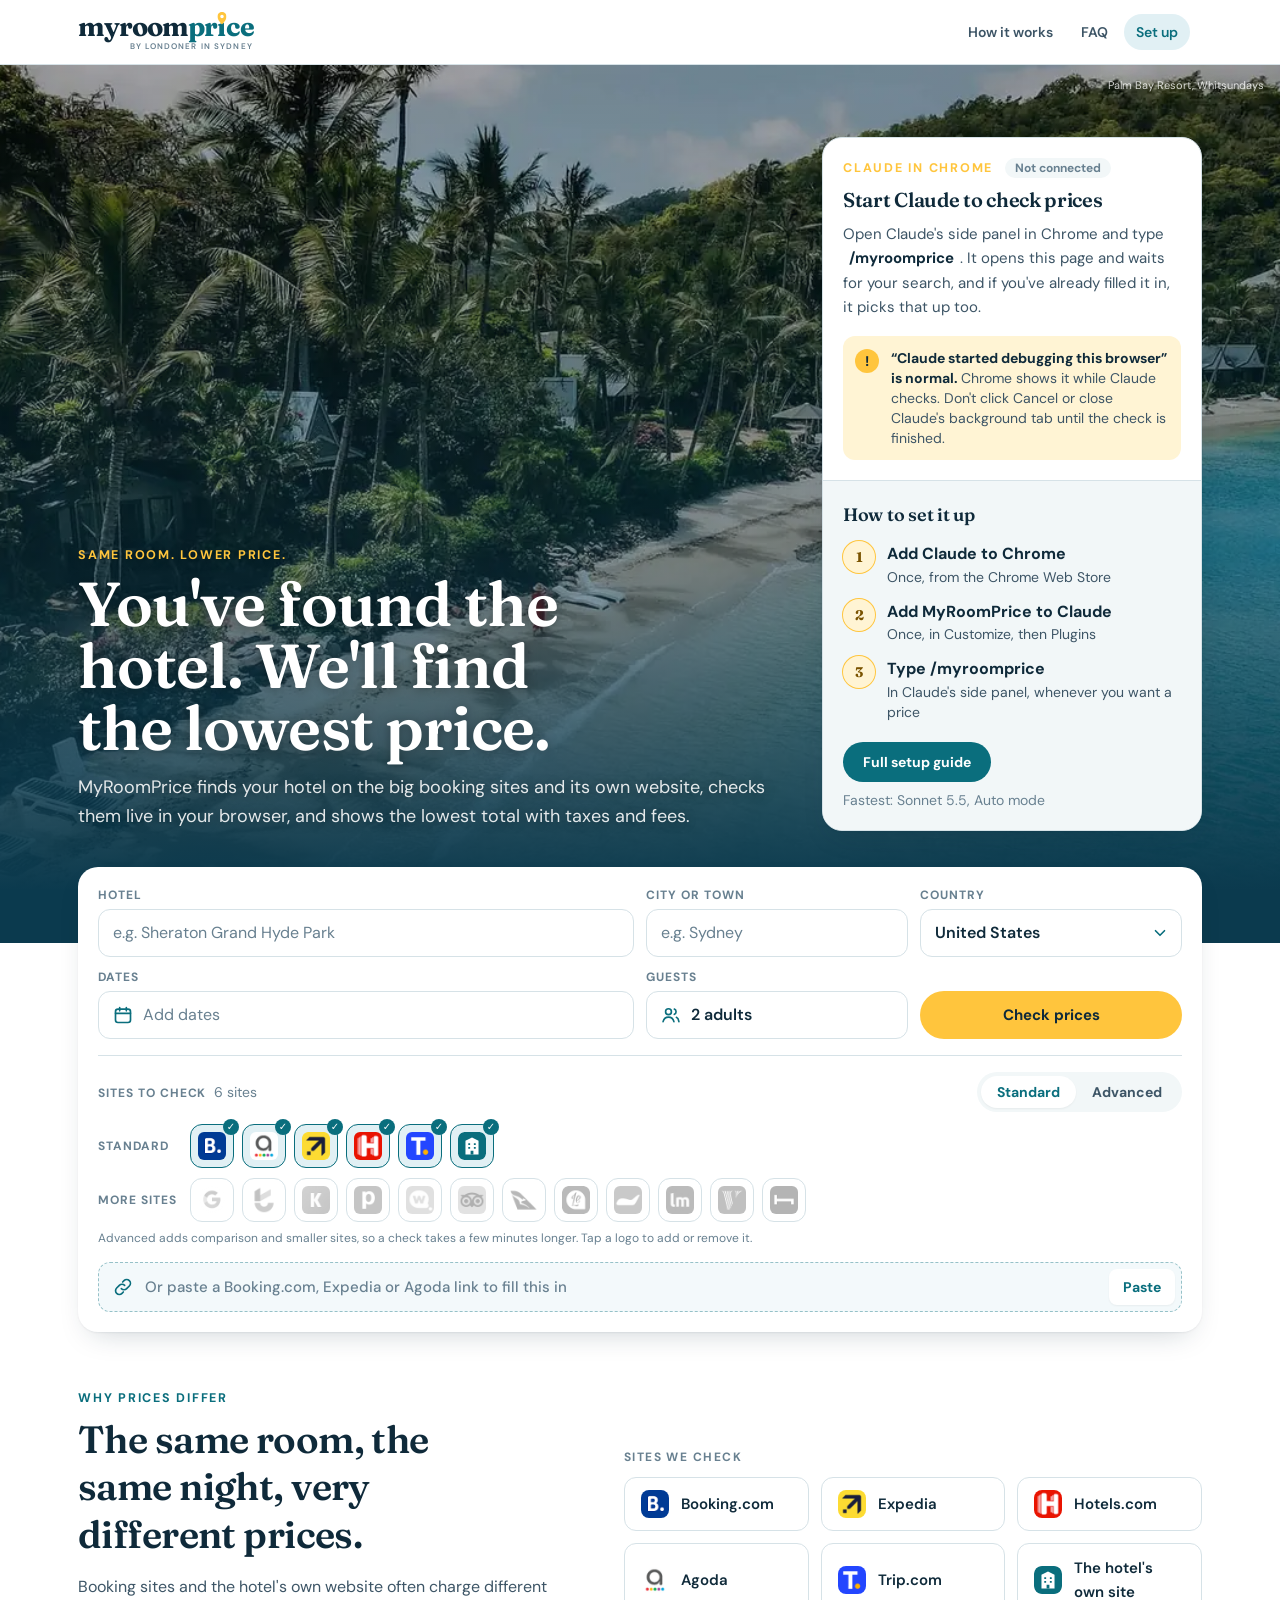
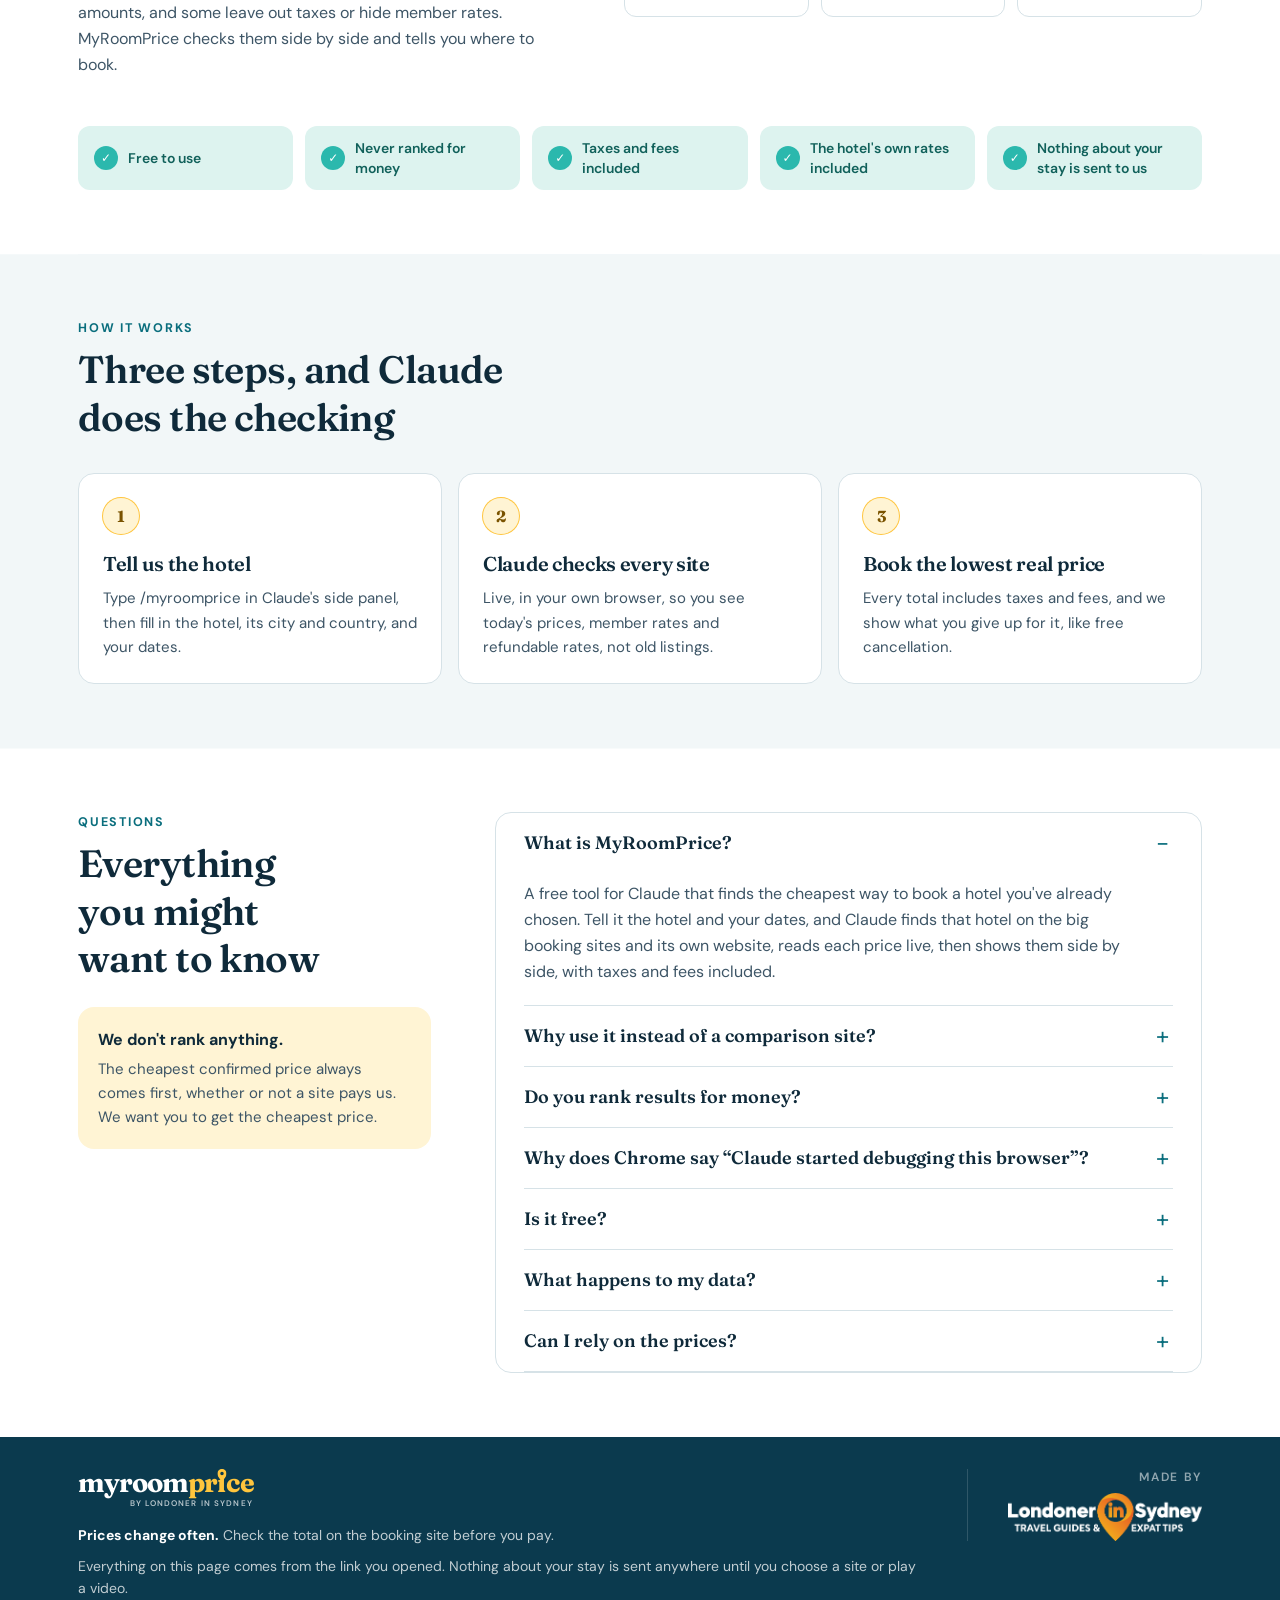
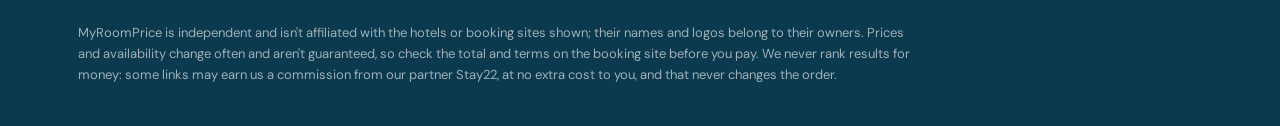
==== commit ffb85bf6: "Choose which sites to check: Standard, Advanced, or any mix The search form has a Sites to check pic" ====
--- a/docs/index.html
+++ b/docs/index.html
@@ -212,7 +212,7 @@
 footer .logo { color: #fff; margin-bottom: 8px; justify-self: start; } footer .logo .p { color: var(--sun); } footer .logo .by { color: rgb(255 255 255 / .7); }
 @media (prefers-reduced-motion: reduce) { *, *::before, *::after { animation: none !important; transition: none !important; } .step.checking .disc::before { background: conic-gradient(var(--sun), var(--reef)); } }
 /* Tailwind (tw- classes), compiled and baked in by tools/build_page.py */
-*,:after,:before{--tw-border-spacing-x:0;--tw-border-spacing-y:0;--tw-translate-x:0;--tw-translate-y:0;--tw-rotate:0;--tw-skew-x:0;--tw-skew-y:0;--tw-scale-x:1;--tw-scale-y:1;--tw-pan-x: ;--tw-pan-y: ;--tw-pinch-zoom: ;--tw-scroll-snap-strictness:proximity;--tw-gradient-from-position: ;--tw-gradient-via-position: ;--tw-gradient-to-position: ;--tw-ordinal: ;--tw-slashed-zero: ;--tw-numeric-figure: ;--tw-numeric-spacing: ;--tw-numeric-fraction: ;--tw-ring-inset: ;--tw-ring-offset-width:0px;--tw-ring-offset-color:#fff;--tw-ring-color:rgba(59,130,246,.5);--tw-ring-offset-shadow:0 0 #0000;--tw-ring-shadow:0 0 #0000;--tw-shadow:0 0 #0000;--tw-shadow-colored:0 0 #0000;--tw-blur: ;--tw-brightness: ;--tw-contrast: ;--tw-grayscale: ;--tw-hue-rotate: ;--tw-invert: ;--tw-saturate: ;--tw-sepia: ;--tw-drop-shadow: ;--tw-backdrop-blur: ;--tw-backdrop-brightness: ;--tw-backdrop-contrast: ;--tw-backdrop-grayscale: ;--tw-backdrop-hue-rotate: ;--tw-backdrop-invert: ;--tw-backdrop-opacity: ;--tw-backdrop-saturate: ;--tw-backdrop-sepia: ;--tw-contain-size: ;--tw-contain-layout: ;--tw-contain-paint: ;--tw-contain-style: }::backdrop{--tw-border-spacing-x:0;--tw-border-spacing-y:0;--tw-translate-x:0;--tw-translate-y:0;--tw-rotate:0;--tw-skew-x:0;--tw-skew-y:0;--tw-scale-x:1;--tw-scale-y:1;--tw-pan-x: ;--tw-pan-y: ;--tw-pinch-zoom: ;--tw-scroll-snap-strictness:proximity;--tw-gradient-from-position: ;--tw-gradient-via-position: ;--tw-gradient-to-position: ;--tw-ordinal: ;--tw-slashed-zero: ;--tw-numeric-figure: ;--tw-numeric-spacing: ;--tw-numeric-fraction: ;--tw-ring-inset: ;--tw-ring-offset-width:0px;--tw-ring-offset-color:#fff;--tw-ring-color:rgba(59,130,246,.5);--tw-ring-offset-shadow:0 0 #0000;--tw-ring-shadow:0 0 #0000;--tw-shadow:0 0 #0000;--tw-shadow-colored:0 0 #0000;--tw-blur: ;--tw-brightness: ;--tw-contrast: ;--tw-grayscale: ;--tw-hue-rotate: ;--tw-invert: ;--tw-saturate: ;--tw-sepia: ;--tw-drop-shadow: ;--tw-backdrop-blur: ;--tw-backdrop-brightness: ;--tw-backdrop-contrast: ;--tw-backdrop-grayscale: ;--tw-backdrop-hue-rotate: ;--tw-backdrop-invert: ;--tw-backdrop-opacity: ;--tw-backdrop-saturate: ;--tw-backdrop-sepia: ;--tw-contain-size: ;--tw-contain-layout: ;--tw-contain-paint: ;--tw-contain-style: }.mrs-label{display:grid;min-width:0;gap:.375rem;font-size:.75rem;line-height:1rem;font-weight:700;text-transform:uppercase;letter-spacing:.08em;--tw-text-opacity:1;color:rgb(104 128 144/var(--tw-text-opacity,1))}.mrs-input{height:3rem;width:100%;min-width:0;border-radius:.75rem;border-width:1.5px;border-style:solid;--tw-border-opacity:1;border-color:rgb(214 226 231/var(--tw-border-opacity,1));--tw-bg-opacity:1;background-color:rgb(255 255 255/var(--tw-bg-opacity,1));padding-left:.875rem;padding-right:.875rem;font-size:1rem;line-height:1.5rem;font-weight:600;text-transform:none;letter-spacing:0;--tw-text-opacity:1;color:rgb(15 42 58/var(--tw-text-opacity,1));outline:2px solid transparent;outline-offset:2px;transition-property:color,background-color,border-color,text-decoration-color,fill,stroke,opacity,box-shadow,transform,filter,-webkit-backdrop-filter;transition-property:color,background-color,border-color,text-decoration-color,fill,stroke,opacity,box-shadow,transform,filter,backdrop-filter;transition-property:color,background-color,border-color,text-decoration-color,fill,stroke,opacity,box-shadow,transform,filter,backdrop-filter,-webkit-backdrop-filter;transition-timing-function:cubic-bezier(.4,0,.2,1);transition-duration:.15s}.mrs-input::-moz-placeholder{font-weight:400;--tw-text-opacity:1;color:rgb(104 128 144/var(--tw-text-opacity,1))}.mrs-input::placeholder{font-weight:400;--tw-text-opacity:1;color:rgb(104 128 144/var(--tw-text-opacity,1))}.mrs-input:hover{--tw-border-opacity:1;border-color:rgb(104 128 144/var(--tw-border-opacity,1))}.mrs-input:focus{--tw-border-opacity:1;border-color:rgb(43 184 173/var(--tw-border-opacity,1));--tw-ring-offset-shadow:var(--tw-ring-inset) 0 0 0 var(--tw-ring-offset-width) var(--tw-ring-offset-color);--tw-ring-shadow:var(--tw-ring-inset) 0 0 0 calc(4px + var(--tw-ring-offset-width)) var(--tw-ring-color);box-shadow:var(--tw-ring-offset-shadow),var(--tw-ring-shadow),var(--tw-shadow,0 0 #0000);--tw-ring-color:rgba(43,184,173,.2)}.mrs-select{cursor:pointer;-webkit-appearance:none;-moz-appearance:none;appearance:none;padding-right:2.5rem;background-image:url("data:image/svg+xml;charset=utf-8,%3Csvg xmlns='http://www.w3.org/2000/svg' fill='none' stroke='%230a6e7d' stroke-linecap='round' stroke-linejoin='round' stroke-width='2.2' viewBox='0 0 24 24'%3E%3Cpath d='m6 9 6 6 6-6'/%3E%3C/svg%3E");background-repeat:no-repeat;background-position:right 12px center;background-size:18px}.mrs-select.is-empty{font-weight:400;--tw-text-opacity:1;color:rgb(104 128 144/var(--tw-text-opacity,1))}.mrs-field{display:flex;cursor:pointer;align-items:center;gap:.625rem;text-align:left}.mrs-field[aria-expanded=true]{--tw-border-opacity:1;border-color:rgb(43 184 173/var(--tw-border-opacity,1));--tw-ring-offset-shadow:var(--tw-ring-inset) 0 0 0 var(--tw-ring-offset-width) var(--tw-ring-offset-color);--tw-ring-shadow:var(--tw-ring-inset) 0 0 0 calc(4px + var(--tw-ring-offset-width)) var(--tw-ring-color);box-shadow:var(--tw-ring-offset-shadow),var(--tw-ring-shadow),var(--tw-shadow,0 0 #0000);--tw-ring-color:rgba(43,184,173,.2)}.mrs-pop{position:absolute;left:.75rem;right:.75rem;top:100%;z-index:30;margin-top:.5rem;border-radius:1rem;border-width:1px;border-style:solid;--tw-border-opacity:1;border-color:rgb(214 226 231/var(--tw-border-opacity,1));--tw-bg-opacity:1;background-color:rgb(255 255 255/var(--tw-bg-opacity,1));padding:1rem;--tw-text-opacity:1;color:rgb(15 42 58/var(--tw-text-opacity,1));--tw-shadow:0 1px 2px rgba(15,42,58,.06),0 12px 30px -14px rgba(15,42,58,.25);--tw-shadow-colored:0 1px 2px var(--tw-shadow-color),0 12px 30px -14px var(--tw-shadow-color);box-shadow:var(--tw-ring-offset-shadow,0 0 #0000),var(--tw-ring-shadow,0 0 #0000),var(--tw-shadow)}@media (min-width:640px){.mrs-pop{padding:1.25rem}}.mrs-done{display:inline-flex;height:2.5rem;cursor:pointer;align-items:center;border-radius:9999px;border-width:0;--tw-bg-opacity:1;background-color:rgb(10 110 125/var(--tw-bg-opacity,1));padding-left:1.25rem;padding-right:1.25rem;font-size:.875rem;line-height:1.25rem;font-weight:700;--tw-text-opacity:1;color:rgb(255 255 255/var(--tw-text-opacity,1));transition-property:color,background-color,border-color,text-decoration-color,fill,stroke,opacity,box-shadow,transform,filter,-webkit-backdrop-filter;transition-property:color,background-color,border-color,text-decoration-color,fill,stroke,opacity,box-shadow,transform,filter,backdrop-filter;transition-property:color,background-color,border-color,text-decoration-color,fill,stroke,opacity,box-shadow,transform,filter,backdrop-filter,-webkit-backdrop-filter;transition-timing-function:cubic-bezier(.4,0,.2,1);transition-duration:.15s}.mrs-done:hover{--tw-bg-opacity:1;background-color:rgb(8 89 102/var(--tw-bg-opacity,1))}.mrs-quiet{display:inline-flex;height:2.5rem;cursor:pointer;align-items:center;border-radius:9999px;border-width:0;background-color:transparent;padding-left:.75rem;padding-right:.75rem;font-size:.875rem;line-height:1.25rem;font-weight:700;--tw-text-opacity:1;color:rgb(61 85 102/var(--tw-text-opacity,1));text-decoration-line:underline;text-underline-offset:4px}.mrs-quiet:hover{--tw-text-opacity:1;color:rgb(15 42 58/var(--tw-text-opacity,1))}.mrs-round{display:flex;height:2.25rem;width:2.25rem;flex:none;cursor:pointer;align-items:center;justify-content:center;border-radius:9999px;border-width:1px;border-style:solid;--tw-border-opacity:1;border-color:rgb(214 226 231/var(--tw-border-opacity,1));--tw-bg-opacity:1;background-color:rgb(255 255 255/var(--tw-bg-opacity,1));font-size:1.125rem;line-height:1.75rem;font-weight:700;line-height:1;--tw-text-opacity:1;color:rgb(15 42 58/var(--tw-text-opacity,1));transition-property:color,background-color,border-color,text-decoration-color,fill,stroke,opacity,box-shadow,transform,filter,-webkit-backdrop-filter;transition-property:color,background-color,border-color,text-decoration-color,fill,stroke,opacity,box-shadow,transform,filter,backdrop-filter;transition-property:color,background-color,border-color,text-decoration-color,fill,stroke,opacity,box-shadow,transform,filter,backdrop-filter,-webkit-backdrop-filter;transition-timing-function:cubic-bezier(.4,0,.2,1);transition-duration:.15s}.mrs-round:hover{--tw-border-opacity:1;border-color:rgb(10 110 125/var(--tw-border-opacity,1));--tw-bg-opacity:1;background-color:rgb(225 240 244/var(--tw-bg-opacity,1))}.mrs-round:disabled{cursor:not-allowed;opacity:.3}.mrs-round:hover:disabled{--tw-border-opacity:1;border-color:rgb(214 226 231/var(--tw-border-opacity,1));--tw-bg-opacity:1;background-color:rgb(255 255 255/var(--tw-bg-opacity,1))}.mrs-option{width:100%;cursor:pointer;border-radius:.75rem;border-width:1.5px;border-style:solid;--tw-border-opacity:1;border-color:rgb(214 226 231/var(--tw-border-opacity,1));--tw-bg-opacity:1;background-color:rgb(255 255 255/var(--tw-bg-opacity,1));padding:.75rem 1rem;text-align:left;--tw-text-opacity:1;color:rgb(15 42 58/var(--tw-text-opacity,1));transition-property:color,background-color,border-color,text-decoration-color,fill,stroke,opacity,box-shadow,transform,filter,-webkit-backdrop-filter;transition-property:color,background-color,border-color,text-decoration-color,fill,stroke,opacity,box-shadow,transform,filter,backdrop-filter;transition-property:color,background-color,border-color,text-decoration-color,fill,stroke,opacity,box-shadow,transform,filter,backdrop-filter,-webkit-backdrop-filter;transition-timing-function:cubic-bezier(.4,0,.2,1);transition-duration:.15s}.mrs-option:hover{--tw-border-opacity:1;border-color:rgb(10 110 125/var(--tw-border-opacity,1));--tw-bg-opacity:1;background-color:rgb(225 240 244/var(--tw-bg-opacity,1))}.mrs-pill{display:inline-flex;height:2.75rem;min-width:88px;cursor:pointer;align-items:center;justify-content:center;border-radius:9999px;border-width:1.5px;border-style:solid;--tw-border-opacity:1;border-color:rgb(10 110 125/var(--tw-border-opacity,1));--tw-bg-opacity:1;background-color:rgb(255 255 255/var(--tw-bg-opacity,1));padding-left:1.25rem;padding-right:1.25rem;font-weight:700;--tw-text-opacity:1;color:rgb(10 110 125/var(--tw-text-opacity,1));transition-property:color,background-color,border-color,text-decoration-color,fill,stroke,opacity,box-shadow,transform,filter,-webkit-backdrop-filter;transition-property:color,background-color,border-color,text-decoration-color,fill,stroke,opacity,box-shadow,transform,filter,backdrop-filter;transition-property:color,background-color,border-color,text-decoration-color,fill,stroke,opacity,box-shadow,transform,filter,backdrop-filter,-webkit-backdrop-filter;transition-timing-function:cubic-bezier(.4,0,.2,1);transition-duration:.15s}.mrs-pill:hover{--tw-bg-opacity:1;background-color:rgb(10 110 125/var(--tw-bg-opacity,1));--tw-text-opacity:1;color:rgb(255 255 255/var(--tw-text-opacity,1))}.mrs-faq{border-width:0 0 1px;border-style:solid;--tw-border-opacity:1;border-color:rgb(214 226 231/var(--tw-border-opacity,1))}.mrs-faq-q{position:relative;cursor:pointer;list-style-type:none;padding-top:1rem;padding-bottom:1rem;padding-right:2.5rem;font-family:Fraunces,Georgia,Times New Roman,serif;font-size:1.125rem;line-height:1.75rem;font-weight:600;--tw-text-opacity:1;color:rgb(15 42 58/var(--tw-text-opacity,1))}.mrs-faq-q:hover{--tw-text-opacity:1;color:rgb(10 110 125/var(--tw-text-opacity,1))}.mrs-faq-q::-webkit-details-marker{display:none}.mrs-faq-q:after{content:"+";position:absolute;right:.25rem;top:.875rem;font-family:DM Sans,system-ui,-apple-system,Segoe UI,sans-serif;font-size:1.5rem;line-height:2rem;font-weight:400;--tw-text-opacity:1;color:rgb(10 110 125/var(--tw-text-opacity,1))}.mrs-faq[open] .mrs-faq-q:after{content:"−"}.mrs-review{display:flex;min-height:150px;cursor:pointer;flex-direction:column;border-radius:1rem;border-width:1px;border-style:solid;--tw-border-opacity:1;border-color:rgb(214 226 231/var(--tw-border-opacity,1));--tw-bg-opacity:1;background-color:rgb(242 247 248/var(--tw-bg-opacity,1));padding:1rem;text-align:left;transition-property:color,background-color,border-color,text-decoration-color,fill,stroke,opacity,box-shadow,transform,filter,-webkit-backdrop-filter;transition-property:color,background-color,border-color,text-decoration-color,fill,stroke,opacity,box-shadow,transform,filter,backdrop-filter;transition-property:color,background-color,border-color,text-decoration-color,fill,stroke,opacity,box-shadow,transform,filter,backdrop-filter,-webkit-backdrop-filter;transition-timing-function:cubic-bezier(.4,0,.2,1);transition-duration:.15s}.mrs-review:hover{--tw-border-opacity:1;border-color:rgb(10 110 125/var(--tw-border-opacity,1));--tw-bg-opacity:1;background-color:rgb(255 255 255/var(--tw-bg-opacity,1));--tw-shadow:0 1px 2px rgba(15,42,58,.06),0 12px 30px -14px rgba(15,42,58,.25);--tw-shadow-colored:0 1px 2px var(--tw-shadow-color),0 12px 30px -14px var(--tw-shadow-color);box-shadow:var(--tw-ring-offset-shadow,0 0 #0000),var(--tw-ring-shadow,0 0 #0000),var(--tw-shadow)}.mrs-step{position:relative;display:flex;gap:1rem}.mrs-step:not(:last-child):after{content:"";position:absolute;bottom:-28px;left:17px;top:2.75rem;width:.125rem;border-radius:9999px;--tw-bg-opacity:1;background-color:rgb(214 226 231/var(--tw-bg-opacity,1))}.mrs-step-n{position:relative;display:flex;height:2.25rem;width:2.25rem;flex:none;align-items:center;justify-content:center;border-radius:9999px;--tw-bg-opacity:1;background-color:rgb(255 244 212/var(--tw-bg-opacity,1));font-family:Fraunces,Georgia,Times New Roman,serif;font-size:1rem;line-height:1.5rem;font-weight:700;--tw-text-opacity:1;color:rgb(122 83 0/var(--tw-text-opacity,1));--tw-ring-offset-shadow:var(--tw-ring-inset) 0 0 0 var(--tw-ring-offset-width) var(--tw-ring-offset-color);--tw-ring-shadow:var(--tw-ring-inset) 0 0 0 calc(1px + var(--tw-ring-offset-width)) var(--tw-ring-color);box-shadow:var(--tw-ring-offset-shadow),var(--tw-ring-shadow),var(--tw-shadow,0 0 #0000);--tw-ring-opacity:1;--tw-ring-color:rgb(255 197 61/var(--tw-ring-opacity,1))}.mrs-navlink{height:2.25rem;cursor:pointer;align-items:center;white-space:nowrap;border-radius:9999px;border-width:0;background-color:transparent;padding-left:.75rem;padding-right:.75rem;font-size:.875rem;line-height:1.25rem;font-weight:600;--tw-text-opacity:1;color:rgb(61 85 102/var(--tw-text-opacity,1));text-decoration-line:none;transition-property:color,background-color,border-color,text-decoration-color,fill,stroke,opacity,box-shadow,transform,filter,-webkit-backdrop-filter;transition-property:color,background-color,border-color,text-decoration-color,fill,stroke,opacity,box-shadow,transform,filter,backdrop-filter;transition-property:color,background-color,border-color,text-decoration-color,fill,stroke,opacity,box-shadow,transform,filter,backdrop-filter,-webkit-backdrop-filter;transition-timing-function:cubic-bezier(.4,0,.2,1);transition-duration:.15s}.mrs-navlink:hover{--tw-bg-opacity:1;background-color:rgb(242 247 248/var(--tw-bg-opacity,1));--tw-text-opacity:1;color:rgb(15 42 58/var(--tw-text-opacity,1))}.mrs-navlink:not(.tw-hidden){display:inline-flex}.mrs-navcta{--tw-bg-opacity:1;background-color:rgb(225 240 244/var(--tw-bg-opacity,1));--tw-text-opacity:1;color:rgb(10 110 125/var(--tw-text-opacity,1))}.mrs-navcta:hover,.mrs-navcta[aria-current=page]{--tw-bg-opacity:1;background-color:rgb(10 110 125/var(--tw-bg-opacity,1));--tw-text-opacity:1;color:rgb(255 255 255/var(--tw-text-opacity,1))}.mrs-paste{display:flex;cursor:text;align-items:center;gap:.625rem;border-radius:.75rem;border:1.5px dashed rgba(10,110,125,.4);background-color:rgba(225,240,244,.4);padding:.25rem .375rem .25rem .875rem;transition-property:color,background-color,border-color,text-decoration-color,fill,stroke,opacity,box-shadow,transform,filter,-webkit-backdrop-filter;transition-property:color,background-color,border-color,text-decoration-color,fill,stroke,opacity,box-shadow,transform,filter,backdrop-filter;transition-property:color,background-color,border-color,text-decoration-color,fill,stroke,opacity,box-shadow,transform,filter,backdrop-filter,-webkit-backdrop-filter;transition-timing-function:cubic-bezier(.4,0,.2,1);transition-duration:.15s}.mrs-paste:focus-within{border-style:solid;--tw-border-opacity:1;border-color:rgb(43 184 173/var(--tw-border-opacity,1));--tw-bg-opacity:1;background-color:rgb(255 255 255/var(--tw-bg-opacity,1));--tw-ring-offset-shadow:var(--tw-ring-inset) 0 0 0 var(--tw-ring-offset-width) var(--tw-ring-offset-color);--tw-ring-shadow:var(--tw-ring-inset) 0 0 0 calc(4px + var(--tw-ring-offset-width)) var(--tw-ring-color);box-shadow:var(--tw-ring-offset-shadow),var(--tw-ring-shadow),var(--tw-shadow,0 0 #0000);--tw-ring-color:rgba(43,184,173,.2)}.mrs-paste:hover{--tw-border-opacity:1;border-color:rgb(10 110 125/var(--tw-border-opacity,1))}.mrs-paste-btn{display:inline-flex;height:2.25rem;flex:none;cursor:pointer;align-items:center;border-radius:.5rem;border-width:0;--tw-bg-opacity:1;background-color:rgb(255 255 255/var(--tw-bg-opacity,1));padding-left:.875rem;padding-right:.875rem;font-size:.875rem;line-height:1.25rem;font-weight:700;--tw-text-opacity:1;color:rgb(10 110 125/var(--tw-text-opacity,1));--tw-shadow:0 1px 2px 0 rgba(0,0,0,.05);--tw-shadow-colored:0 1px 2px 0 var(--tw-shadow-color);box-shadow:var(--tw-ring-offset-shadow,0 0 #0000),var(--tw-ring-shadow,0 0 #0000),var(--tw-shadow);transition-property:color,background-color,border-color,text-decoration-color,fill,stroke,opacity,box-shadow,transform,filter,-webkit-backdrop-filter;transition-property:color,background-color,border-color,text-decoration-color,fill,stroke,opacity,box-shadow,transform,filter,backdrop-filter;transition-property:color,background-color,border-color,text-decoration-color,fill,stroke,opacity,box-shadow,transform,filter,backdrop-filter,-webkit-backdrop-filter;transition-timing-function:cubic-bezier(.4,0,.2,1);transition-duration:.15s}.mrs-paste-btn:hover{--tw-bg-opacity:1;background-color:rgb(10 110 125/var(--tw-bg-opacity,1));--tw-text-opacity:1;color:rgb(255 255 255/var(--tw-text-opacity,1))}.mrs-band{--tw-bg-opacity:1;background-color:rgb(242 247 248/var(--tw-bg-opacity,1));box-shadow:0 0 0 100vmax #f2f7f8;clip-path:inset(0 -100vmax)}.mrs-h2{margin-top:.5rem;max-width:24ch;font-size:clamp(26px,3.4vw,38px);line-height:1.25}.mrs-howcard{border-radius:1rem;border-width:1px;border-style:solid;--tw-border-opacity:1;border-color:rgb(214 226 231/var(--tw-border-opacity,1));--tw-bg-opacity:1;background-color:rgb(255 255 255/var(--tw-bg-opacity,1));padding:1.5rem}.mrs-site{gap:.75rem;border-radius:.75rem;border-width:1px;border-style:solid;--tw-border-opacity:1;border-color:rgb(214 226 231/var(--tw-border-opacity,1));background-color:rgb(255 255 255/var(--tw-bg-opacity,1));font-size:15px;color:rgb(15 42 58/var(--tw-text-opacity,1))}.mrs-promise,.mrs-site{display:flex;align-items:center;--tw-bg-opacity:1;padding:.75rem 1rem;font-weight:600;--tw-text-opacity:1}.mrs-promise{gap:.625rem;border-radius:.75rem;background-color:rgb(221 243 239/var(--tw-bg-opacity,1));font-size:.875rem;line-height:1.25rem;color:rgb(17 97 91/var(--tw-text-opacity,1))}.mrs-promise:before{content:"✓";display:flex;height:1.5rem;width:1.5rem;flex:none;align-items:center;justify-content:center;border-radius:9999px;--tw-bg-opacity:1;background-color:rgb(43 184 173/var(--tw-bg-opacity,1));font-size:.75rem;line-height:1rem;font-weight:700;--tw-text-opacity:1;color:rgb(255 255 255/var(--tw-text-opacity,1))}#claude:not([hidden])+.claude-default{display:none}.mrs-recent{display:block;width:100%;cursor:pointer;border-radius:1rem;border-width:1px;border-style:solid;--tw-border-opacity:1;border-color:rgb(214 226 231/var(--tw-border-opacity,1));--tw-bg-opacity:1;background-color:rgb(255 255 255/var(--tw-bg-opacity,1));padding:1rem;text-align:left;--tw-shadow:0 1px 2px 0 rgba(0,0,0,.05);--tw-shadow-colored:0 1px 2px 0 var(--tw-shadow-color);box-shadow:var(--tw-ring-offset-shadow,0 0 #0000),var(--tw-ring-shadow,0 0 #0000),var(--tw-shadow);transition-property:color,background-color,border-color,text-decoration-color,fill,stroke,opacity,box-shadow,transform,filter,-webkit-backdrop-filter;transition-property:color,background-color,border-color,text-decoration-color,fill,stroke,opacity,box-shadow,transform,filter,backdrop-filter;transition-property:color,background-color,border-color,text-decoration-color,fill,stroke,opacity,box-shadow,transform,filter,backdrop-filter,-webkit-backdrop-filter;transition-timing-function:cubic-bezier(.4,0,.2,1);transition-duration:.15s}.mrs-recent:hover{--tw-border-opacity:1;border-color:rgb(10 110 125/var(--tw-border-opacity,1));--tw-shadow:0 1px 2px rgba(15,42,58,.06),0 12px 30px -14px rgba(15,42,58,.25);--tw-shadow-colored:0 1px 2px var(--tw-shadow-color),0 12px 30px -14px var(--tw-shadow-color);box-shadow:var(--tw-ring-offset-shadow,0 0 #0000),var(--tw-ring-shadow,0 0 #0000),var(--tw-shadow)}.mrs-recent-x{position:absolute;right:.625rem;top:.625rem;display:flex;height:1.75rem;width:1.75rem;cursor:pointer;align-items:center;justify-content:center;border-radius:9999px;border-width:0;background-color:transparent;font-size:.75rem;line-height:1rem;--tw-text-opacity:1;color:rgb(104 128 144/var(--tw-text-opacity,1));transition-property:color,background-color,border-color,text-decoration-color,fill,stroke,opacity,box-shadow,transform,filter,-webkit-backdrop-filter;transition-property:color,background-color,border-color,text-decoration-color,fill,stroke,opacity,box-shadow,transform,filter,backdrop-filter;transition-property:color,background-color,border-color,text-decoration-color,fill,stroke,opacity,box-shadow,transform,filter,backdrop-filter,-webkit-backdrop-filter;transition-timing-function:cubic-bezier(.4,0,.2,1);transition-duration:.15s}.mrs-recent-x:hover{--tw-bg-opacity:1;background-color:rgb(242 247 248/var(--tw-bg-opacity,1));--tw-text-opacity:1;color:rgb(15 42 58/var(--tw-text-opacity,1))}.mrs-share{display:inline-flex;height:2.5rem;width:100%;cursor:pointer;align-items:center;justify-content:center;gap:.5rem;border-radius:9999px;border-width:1.5px;border-style:solid;--tw-border-opacity:1;border-color:rgb(214 226 231/var(--tw-border-opacity,1));--tw-bg-opacity:1;background-color:rgb(255 255 255/var(--tw-bg-opacity,1));padding-left:1rem;padding-right:1rem;font-size:.875rem;line-height:1.25rem;font-weight:700;--tw-text-opacity:1;color:rgb(15 42 58/var(--tw-text-opacity,1));transition-property:color,background-color,border-color,text-decoration-color,fill,stroke,opacity,box-shadow,transform,filter,-webkit-backdrop-filter;transition-property:color,background-color,border-color,text-decoration-color,fill,stroke,opacity,box-shadow,transform,filter,backdrop-filter;transition-property:color,background-color,border-color,text-decoration-color,fill,stroke,opacity,box-shadow,transform,filter,backdrop-filter,-webkit-backdrop-filter;transition-timing-function:cubic-bezier(.4,0,.2,1);transition-duration:.15s}.mrs-share:hover{--tw-border-opacity:1;border-color:rgb(10 110 125/var(--tw-border-opacity,1));--tw-text-opacity:1;color:rgb(10 110 125/var(--tw-text-opacity,1))}.mrs-chip{display:inline-flex;height:2.5rem;cursor:pointer;align-items:center;gap:.5rem;border-radius:9999px;border-width:1.5px;border-style:solid;--tw-border-opacity:1;border-color:rgb(214 226 231/var(--tw-border-opacity,1));--tw-bg-opacity:1;background-color:rgb(255 255 255/var(--tw-bg-opacity,1));padding-left:1rem;padding-right:1rem;font-size:.875rem;line-height:1.25rem;font-weight:600;--tw-text-opacity:1;color:rgb(15 42 58/var(--tw-text-opacity,1));transition-property:color,background-color,border-color,text-decoration-color,fill,stroke,opacity,box-shadow,transform,filter,-webkit-backdrop-filter;transition-property:color,background-color,border-color,text-decoration-color,fill,stroke,opacity,box-shadow,transform,filter,backdrop-filter;transition-property:color,background-color,border-color,text-decoration-color,fill,stroke,opacity,box-shadow,transform,filter,backdrop-filter,-webkit-backdrop-filter;transition-timing-function:cubic-bezier(.4,0,.2,1);transition-duration:.15s}.mrs-chip:hover{--tw-border-opacity:1;border-color:rgb(10 110 125/var(--tw-border-opacity,1))}.mrs-chip:has(:checked){--tw-border-opacity:1;border-color:rgb(10 110 125/var(--tw-border-opacity,1));--tw-bg-opacity:1;background-color:rgb(10 110 125/var(--tw-bg-opacity,1));--tw-text-opacity:1;color:rgb(255 255 255/var(--tw-text-opacity,1))}.mrs-chip input{position:absolute;width:1px;height:1px;padding:0;margin:-1px;overflow:hidden;clip:rect(0,0,0,0);white-space:nowrap;border-width:0}#trip-bar-note:not([hidden]){display:inline-flex}.tw-sr-only{position:absolute;width:1px;height:1px;padding:0;margin:-1px;overflow:hidden;clip:rect(0,0,0,0);white-space:nowrap;border-width:0}.tw-absolute{position:absolute}.tw-relative{position:relative}.tw-inset-0{inset:0}.tw-left-0{left:0}.tw-right-0{right:0}.tw-top-0{top:0}.tw-z-\[2\]{z-index:2}.tw-col-span-full{grid-column:1/-1}.tw-m-0{margin:0}.tw-mx-auto{margin-left:auto;margin-right:auto}.tw--ml-3{margin-left:-.75rem}.tw--mt-\[76px\]{margin-top:-76px}.tw-mb-1{margin-bottom:.25rem}.tw-mb-2{margin-bottom:.5rem}.tw-mb-3{margin-bottom:.75rem}.tw-ml-auto{margin-left:auto}.tw-ml-px{margin-left:1px}.tw-mt-0\.5{margin-top:.125rem}.tw-mt-1{margin-top:.25rem}.tw-mt-1\.5{margin-top:.375rem}.tw-mt-12{margin-top:3rem}.tw-mt-14{margin-top:3.5rem}.tw-mt-2{margin-top:.5rem}.tw-mt-3{margin-top:.75rem}.tw-mt-4{margin-top:1rem}.tw-mt-5{margin-top:1.25rem}.tw-mt-6{margin-top:1.5rem}.tw-mt-8{margin-top:2rem}.tw-mt-auto{margin-top:auto}.tw-mt-px{margin-top:1px}.tw-block{display:block}.tw-inline-block{display:inline-block}.tw-flex{display:flex}.tw-inline-flex{display:inline-flex}.tw-grid{display:grid}.tw-hidden{display:none}.tw-h-10{height:2.5rem}.tw-h-12{height:3rem}.tw-h-2\.5{height:.625rem}.tw-h-24{height:6rem}.tw-h-3{height:.75rem}.tw-h-4{height:1rem}.tw-h-5{height:1.25rem}.tw-h-6{height:1.5rem}.tw-h-7{height:1.75rem}.tw-h-8{height:2rem}.tw-h-auto{height:auto}.tw-h-full{height:100%}.tw-max-h-\[calc\(100dvh-24px\)\]{max-height:calc(100dvh - 24px)}.tw-w-1\/2{width:50%}.tw-w-1\/3{width:33.333333%}.tw-w-10{width:2.5rem}.tw-w-2\.5{width:.625rem}.tw-w-2\/3{width:66.666667%}.tw-w-3\/4{width:75%}.tw-w-4{width:1rem}.tw-w-5{width:1.25rem}.tw-w-6{width:1.5rem}.tw-w-7{width:1.75rem}.tw-w-8{width:2rem}.tw-w-\[min\(760px\,calc\(100vw-24px\)\)\]{width:min(760px,calc(100vw - 24px))}.tw-w-auto{width:auto}.tw-w-fit{width:-moz-fit-content;width:fit-content}.tw-w-full{width:100%}.tw-w-px{width:1px}.tw-min-w-0{min-width:0}.tw-max-w-\[340px\]{max-width:340px}.tw-max-w-\[52ch\]{max-width:52ch}.tw-max-w-\[56ch\]{max-width:56ch}.tw-max-w-\[62ch\]{max-width:62ch}.tw-max-w-\[720px\]{max-width:720px}.tw-flex-1{flex:1 1 0%}.tw-flex-none{flex:none}.tw-translate-y-0\.5{--tw-translate-y:0.125rem;transform:translate(var(--tw-translate-x),var(--tw-translate-y)) rotate(var(--tw-rotate)) skewX(var(--tw-skew-x)) skewY(var(--tw-skew-y)) scaleX(var(--tw-scale-x)) scaleY(var(--tw-scale-y))}@keyframes tw-pulse{50%{opacity:.5}}.tw-animate-pulse{animation:tw-pulse 2s cubic-bezier(.4,0,.6,1) infinite}@keyframes tw-spin{to{transform:rotate(1turn)}}.tw-animate-spin{animation:tw-spin 1s linear infinite}.tw-cursor-not-allowed{cursor:not-allowed}.tw-cursor-pointer{cursor:pointer}.tw-scroll-mt-20{scroll-margin-top:5rem}.tw-list-none{list-style-type:none}.tw-grid-cols-2{grid-template-columns:repeat(2,minmax(0,1fr))}.tw-grid-cols-7{grid-template-columns:repeat(7,minmax(0,1fr))}.tw-flex-col{flex-direction:column}.tw-flex-wrap{flex-wrap:wrap}.tw-content-start{align-content:flex-start}.tw-items-start{align-items:flex-start}.tw-items-center{align-items:center}.tw-items-baseline{align-items:baseline}.tw-justify-end{justify-content:flex-end}.tw-justify-center{justify-content:center}.tw-justify-between{justify-content:space-between}.tw-gap-1{gap:.25rem}.tw-gap-1\.5{gap:.375rem}.tw-gap-10{gap:2.5rem}.tw-gap-12{gap:3rem}.tw-gap-2{gap:.5rem}.tw-gap-2\.5{gap:.625rem}.tw-gap-3{gap:.75rem}.tw-gap-3\.5{gap:.875rem}.tw-gap-4{gap:1rem}.tw-gap-6{gap:1.5rem}.tw-gap-8{gap:2rem}.tw-gap-x-4{-moz-column-gap:1rem;column-gap:1rem}.tw-gap-y-2{row-gap:.5rem}.tw-gap-y-6{row-gap:1.5rem}.tw-self-start{align-self:flex-start}.tw-overflow-auto{overflow:auto}.tw-overflow-hidden{overflow:hidden}.tw-truncate{overflow:hidden;text-overflow:ellipsis;white-space:nowrap}.tw-whitespace-nowrap{white-space:nowrap}.tw-rounded{border-radius:.25rem}.tw-rounded-2xl{border-radius:1rem}.tw-rounded-\[20px\]{border-radius:20px}.tw-rounded-full{border-radius:9999px}.tw-rounded-lg{border-radius:.5rem}.tw-rounded-md{border-radius:.375rem}.tw-rounded-xl{border-radius:.75rem}.tw-border{border-width:1px}.tw-border-0{border-width:0}.tw-border-2{border-width:2px}.tw-border-\[1\.5px\]{border-width:1.5px}.tw-border-\[2\.5px\]{border-width:2.5px}.tw-border-l{border-left-width:1px}.tw-border-t{border-top-width:1px}.tw-border-solid{border-style:solid}.tw-border-line{--tw-border-opacity:1;border-color:rgb(214 226 231/var(--tw-border-opacity,1))}.tw-border-ocean\/25{border-color:rgba(10,110,125,.25)}.tw-border-reef{--tw-border-opacity:1;border-color:rgb(43 184 173/var(--tw-border-opacity,1))}.tw-border-reef\/25{border-color:rgba(43,184,173,.25)}.tw-border-reef\/40{border-color:rgba(43,184,173,.4)}.tw-border-reef\/50{border-color:rgba(43,184,173,.5)}.tw-border-sun\/70{border-color:rgba(255,197,61,.7)}.tw-border-t-reef{--tw-border-opacity:1;border-top-color:rgb(43 184 173/var(--tw-border-opacity,1))}.tw-bg-\[\#c4302b\]{--tw-bg-opacity:1;background-color:rgb(196 48 43/var(--tw-bg-opacity,1))}.tw-bg-\[\#d97757\]{--tw-bg-opacity:1;background-color:rgb(217 119 87/var(--tw-bg-opacity,1))}.tw-bg-black{--tw-bg-opacity:1;background-color:rgb(0 0 0/var(--tw-bg-opacity,1))}.tw-bg-ink{--tw-bg-opacity:1;background-color:rgb(15 42 58/var(--tw-bg-opacity,1))}.tw-bg-line{--tw-bg-opacity:1;background-color:rgb(214 226 231/var(--tw-bg-opacity,1))}.tw-bg-line\/70{background-color:rgba(214,226,231,.7)}.tw-bg-mist{--tw-bg-opacity:1;background-color:rgb(242 247 248/var(--tw-bg-opacity,1))}.tw-bg-ocean{--tw-bg-opacity:1;background-color:rgb(10 110 125/var(--tw-bg-opacity,1))}.tw-bg-ocean-deep{--tw-bg-opacity:1;background-color:rgb(11 58 78/var(--tw-bg-opacity,1))}.tw-bg-ocean-soft{--tw-bg-opacity:1;background-color:rgb(225 240 244/var(--tw-bg-opacity,1))}.tw-bg-reef-soft{--tw-bg-opacity:1;background-color:rgb(221 243 239/var(--tw-bg-opacity,1))}.tw-bg-sun{--tw-bg-opacity:1;background-color:rgb(255 197 61/var(--tw-bg-opacity,1))}.tw-bg-sun-soft{--tw-bg-opacity:1;background-color:rgb(255 244 212/var(--tw-bg-opacity,1))}.tw-bg-transparent{background-color:transparent}.tw-bg-white{--tw-bg-opacity:1;background-color:rgb(255 255 255/var(--tw-bg-opacity,1))}.tw-bg-white\/10{background-color:hsla(0,0%,100%,.1)}.tw-bg-white\/80{background-color:hsla(0,0%,100%,.8)}.tw-bg-\[linear-gradient\(to_left\,transparent_50\%\,\#e1f0f4_50\%\)\]{background-image:linear-gradient(270deg,transparent 50%,#e1f0f4 0)}.tw-bg-\[linear-gradient\(to_right\,transparent_50\%\,\#e1f0f4_50\%\)\]{background-image:linear-gradient(90deg,transparent 50%,#e1f0f4 0)}.tw-p-0{padding:0}.tw-p-2\.5{padding:.625rem}.tw-p-3{padding:.75rem}.tw-p-4{padding:1rem}.tw-p-5{padding:1.25rem}.tw-p-6{padding:1.5rem}.tw-px-1\.5{padding-left:.375rem;padding-right:.375rem}.tw-px-2{padding-left:.5rem;padding-right:.5rem}.tw-px-2\.5{padding-left:.625rem;padding-right:.625rem}.tw-px-3{padding-left:.75rem;padding-right:.75rem}.tw-px-3\.5{padding-left:.875rem;padding-right:.875rem}.tw-px-4{padding-left:1rem;padding-right:1rem}.tw-px-5{padding-left:1.25rem;padding-right:1.25rem}.tw-py-0\.5{padding-top:.125rem;padding-bottom:.125rem}.tw-py-1{padding-top:.25rem;padding-bottom:.25rem}.tw-py-1\.5{padding-top:.375rem;padding-bottom:.375rem}.tw-py-12{padding-top:3rem;padding-bottom:3rem}.tw-py-16{padding-top:4rem;padding-bottom:4rem}.tw-py-2{padding-top:.5rem;padding-bottom:.5rem}.tw-py-2\.5{padding-top:.625rem;padding-bottom:.625rem}.tw-pb-14{padding-bottom:3.5rem}.tw-pb-16{padding-bottom:4rem}.tw-pb-2{padding-bottom:.5rem}.tw-pb-5{padding-bottom:1.25rem}.tw-pr-7{padding-right:1.75rem}.tw-pr-8{padding-right:2rem}.tw-pt-14{padding-top:3.5rem}.tw-pt-16{padding-top:4rem}.tw-pt-3{padding-top:.75rem}.tw-pt-\[56\.25\%\]{padding-top:56.25%}.tw-text-left{text-align:left}.tw-text-center{text-align:center}.tw-font-sans{font-family:DM Sans,system-ui,-apple-system,Segoe UI,sans-serif}.tw-font-serif{font-family:Fraunces,Georgia,Times New Roman,serif}.tw-text-2xl{font-size:1.5rem;line-height:2rem}.tw-text-\[11px\]{font-size:11px}.tw-text-\[13px\]{font-size:13px}.tw-text-\[15px\]{font-size:15px}.tw-text-\[17px\]{font-size:17px}.tw-text-\[40px\]{font-size:40px}.tw-text-lg{font-size:1.125rem;line-height:1.75rem}.tw-text-sm{font-size:.875rem;line-height:1.25rem}.tw-text-xl{font-size:1.25rem;line-height:1.75rem}.tw-text-xs{font-size:.75rem;line-height:1rem}.tw-font-bold{font-weight:700}.tw-font-medium{font-weight:500}.tw-font-normal{font-weight:400}.tw-font-semibold{font-weight:600}.tw-uppercase{text-transform:uppercase}.tw-tabular-nums{--tw-numeric-spacing:tabular-nums;font-variant-numeric:var(--tw-ordinal) var(--tw-slashed-zero) var(--tw-numeric-figure) var(--tw-numeric-spacing) var(--tw-numeric-fraction)}.tw-leading-none{line-height:1}.tw-leading-relaxed{line-height:1.625}.tw-leading-snug{line-height:1.375}.tw-leading-tight{line-height:1.25}.tw-tracking-\[\.12em\]{letter-spacing:.12em}.tw-tracking-\[\.14em\]{letter-spacing:.14em}.tw-tracking-wider{letter-spacing:.05em}.tw-text-\[\#c4302b\]{--tw-text-opacity:1;color:rgb(196 48 43/var(--tw-text-opacity,1))}.tw-text-ink{--tw-text-opacity:1;color:rgb(15 42 58/var(--tw-text-opacity,1))}.tw-text-ink-2{--tw-text-opacity:1;color:rgb(61 85 102/var(--tw-text-opacity,1))}.tw-text-ink-3{--tw-text-opacity:1;color:rgb(104 128 144/var(--tw-text-opacity,1))}.tw-text-ink-3\/40{color:rgba(104,128,144,.4)}.tw-text-ocean{--tw-text-opacity:1;color:rgb(10 110 125/var(--tw-text-opacity,1))}.tw-text-reef-ink{--tw-text-opacity:1;color:rgb(17 97 91/var(--tw-text-opacity,1))}.tw-text-white{--tw-text-opacity:1;color:rgb(255 255 255/var(--tw-text-opacity,1))}.tw-text-white\/55{color:hsla(0,0%,100%,.55)}.tw-text-white\/60{color:hsla(0,0%,100%,.6)}.tw-text-white\/80{color:hsla(0,0%,100%,.8)}.tw-text-white\/90{color:hsla(0,0%,100%,.9)}.tw-underline{text-decoration-line:underline}.tw-no-underline{text-decoration-line:none}.tw-decoration-2{text-decoration-thickness:2px}.tw-underline-offset-4{text-underline-offset:4px}.tw-shadow-card{--tw-shadow:0 1px 2px rgba(15,42,58,.06),0 12px 30px -14px rgba(15,42,58,.25);--tw-shadow-colored:0 1px 2px var(--tw-shadow-color),0 12px 30px -14px var(--tw-shadow-color);box-shadow:var(--tw-ring-offset-shadow,0 0 #0000),var(--tw-ring-shadow,0 0 #0000),var(--tw-shadow)}.tw-outline-none{outline:2px solid transparent;outline-offset:2px}.tw-ring-2{--tw-ring-offset-shadow:var(--tw-ring-inset) 0 0 0 var(--tw-ring-offset-width) var(--tw-ring-offset-color);--tw-ring-shadow:var(--tw-ring-inset) 0 0 0 calc(2px + var(--tw-ring-offset-width)) var(--tw-ring-color);box-shadow:var(--tw-ring-offset-shadow),var(--tw-ring-shadow),var(--tw-shadow,0 0 #0000)}.tw-ring-ocean{--tw-ring-opacity:1;--tw-ring-color:rgb(10 110 125/var(--tw-ring-opacity,1))}.tw-transition{transition-property:color,background-color,border-color,text-decoration-color,fill,stroke,opacity,box-shadow,transform,filter,-webkit-backdrop-filter;transition-property:color,background-color,border-color,text-decoration-color,fill,stroke,opacity,box-shadow,transform,filter,backdrop-filter;transition-property:color,background-color,border-color,text-decoration-color,fill,stroke,opacity,box-shadow,transform,filter,backdrop-filter,-webkit-backdrop-filter;transition-timing-function:cubic-bezier(.4,0,.2,1);transition-duration:.15s}.\[text-shadow\:none\]{text-shadow:none}.placeholder\:tw-text-ink-3::-moz-placeholder{--tw-text-opacity:1;color:rgb(104 128 144/var(--tw-text-opacity,1))}.placeholder\:tw-text-ink-3::placeholder{--tw-text-opacity:1;color:rgb(104 128 144/var(--tw-text-opacity,1))}.backdrop\:tw-bg-ink\/60::backdrop{background-color:rgba(15,42,58,.6)}.backdrop\:tw-backdrop-blur-sm::backdrop{--tw-backdrop-blur:blur(4px);-webkit-backdrop-filter:var(--tw-backdrop-blur) var(--tw-backdrop-brightness) var(--tw-backdrop-contrast) var(--tw-backdrop-grayscale) var(--tw-backdrop-hue-rotate) var(--tw-backdrop-invert) var(--tw-backdrop-opacity) var(--tw-backdrop-saturate) var(--tw-backdrop-sepia);backdrop-filter:var(--tw-backdrop-blur) var(--tw-backdrop-brightness) var(--tw-backdrop-contrast) var(--tw-backdrop-grayscale) var(--tw-backdrop-hue-rotate) var(--tw-backdrop-invert) var(--tw-backdrop-opacity) var(--tw-backdrop-saturate) var(--tw-backdrop-sepia)}.hover\:tw-bg-white:hover{--tw-bg-opacity:1;background-color:rgb(255 255 255/var(--tw-bg-opacity,1))}.hover\:tw-text-white:hover{--tw-text-opacity:1;color:rgb(255 255 255/var(--tw-text-opacity,1))}.hover\:tw-ring-2:hover{--tw-ring-offset-shadow:var(--tw-ring-inset) 0 0 0 var(--tw-ring-offset-width) var(--tw-ring-offset-color);--tw-ring-shadow:var(--tw-ring-inset) 0 0 0 calc(2px + var(--tw-ring-offset-width)) var(--tw-ring-color);box-shadow:var(--tw-ring-offset-shadow),var(--tw-ring-shadow),var(--tw-shadow,0 0 #0000)}.hover\:tw-ring-ocean:hover{--tw-ring-opacity:1;--tw-ring-color:rgb(10 110 125/var(--tw-ring-opacity,1))}@media (min-width:640px){.sm\:tw-col-span-2{grid-column:span 2/span 2}.sm\:tw-flex{display:flex}.sm\:tw-inline-flex{display:inline-flex}.sm\:tw-w-\[300px\]{width:300px}.sm\:tw-grid-cols-2{grid-template-columns:repeat(2,minmax(0,1fr))}.sm\:tw-grid-cols-3{grid-template-columns:repeat(3,minmax(0,1fr))}.sm\:tw-p-5{padding:1.25rem}.sm\:tw-p-6{padding:1.5rem}.sm\:tw-p-7{padding:1.75rem}.sm\:tw-p-8{padding:2rem}.sm\:tw-px-7{padding-left:1.75rem;padding-right:1.75rem}}@media (min-width:768px){.md\:tw-right-auto{right:auto}.md\:tw-col-span-2{grid-column:span 2/span 2}.md\:tw-inline-flex{display:inline-flex}.md\:tw-w-\[320px\]{width:320px}.md\:tw-w-\[680px\]{width:680px}.md\:tw-grid-cols-2{grid-template-columns:repeat(2,minmax(0,1fr))}.md\:tw-grid-cols-3{grid-template-columns:repeat(3,minmax(0,1fr))}.md\:tw-grid-cols-\[1fr_auto\]{grid-template-columns:1fr auto}.md\:tw-grid-cols-\[minmax\(0\2c 1fr\)_auto\]{grid-template-columns:minmax(0,1fr) auto}.md\:tw-grid-cols-\[minmax\(0\2c 7fr\)_minmax\(0\2c 5fr\)\]{grid-template-columns:minmax(0,7fr) minmax(0,5fr)}.md\:tw-items-end{align-items:flex-end}.md\:tw-gap-x-10{-moz-column-gap:2.5rem;column-gap:2.5rem}.md\:tw-border-0{border-width:0}.md\:tw-border-l{border-left-width:1px}.md\:tw-border-t-0{border-top-width:0}.md\:tw-border-solid{border-style:solid}.md\:tw-border-white\/15{border-color:hsla(0,0%,100%,.15)}.md\:tw-pl-10{padding-left:2.5rem}}@media (min-width:1024px){.lg\:tw-sticky{position:sticky}.lg\:tw-top-24{top:6rem}.lg\:tw-col-span-1{grid-column:span 1/span 1}.lg\:tw-col-span-3{grid-column:span 3/span 3}.lg\:tw-grid-cols-3{grid-template-columns:repeat(3,minmax(0,1fr))}.lg\:tw-grid-cols-4{grid-template-columns:repeat(4,minmax(0,1fr))}.lg\:tw-grid-cols-5{grid-template-columns:repeat(5,minmax(0,1fr))}.lg\:tw-grid-cols-\[minmax\(0\2c 1fr\)_300px\]{grid-template-columns:minmax(0,1fr) 300px}.lg\:tw-grid-cols-\[minmax\(0\2c 4fr\)_minmax\(0\2c 8fr\)\]{grid-template-columns:minmax(0,4fr) minmax(0,8fr)}.lg\:tw-grid-cols-\[minmax\(0\2c 5fr\)_minmax\(0\2c 6fr\)\]{grid-template-columns:minmax(0,5fr) minmax(0,6fr)}.lg\:tw-flex-col{flex-direction:column}.lg\:tw-items-end{align-items:flex-end}.lg\:tw-items-center{align-items:center}.lg\:tw-items-stretch{align-items:stretch}.lg\:tw-gap-16{gap:4rem}.lg\:tw-self-start{align-self:flex-start}}.\[\&\>img\]\:tw-h-6>img{height:1.5rem}.\[\&\>img\]\:tw-w-6>img{width:1.5rem}
+*,:after,:before{--tw-border-spacing-x:0;--tw-border-spacing-y:0;--tw-translate-x:0;--tw-translate-y:0;--tw-rotate:0;--tw-skew-x:0;--tw-skew-y:0;--tw-scale-x:1;--tw-scale-y:1;--tw-pan-x: ;--tw-pan-y: ;--tw-pinch-zoom: ;--tw-scroll-snap-strictness:proximity;--tw-gradient-from-position: ;--tw-gradient-via-position: ;--tw-gradient-to-position: ;--tw-ordinal: ;--tw-slashed-zero: ;--tw-numeric-figure: ;--tw-numeric-spacing: ;--tw-numeric-fraction: ;--tw-ring-inset: ;--tw-ring-offset-width:0px;--tw-ring-offset-color:#fff;--tw-ring-color:rgba(59,130,246,.5);--tw-ring-offset-shadow:0 0 #0000;--tw-ring-shadow:0 0 #0000;--tw-shadow:0 0 #0000;--tw-shadow-colored:0 0 #0000;--tw-blur: ;--tw-brightness: ;--tw-contrast: ;--tw-grayscale: ;--tw-hue-rotate: ;--tw-invert: ;--tw-saturate: ;--tw-sepia: ;--tw-drop-shadow: ;--tw-backdrop-blur: ;--tw-backdrop-brightness: ;--tw-backdrop-contrast: ;--tw-backdrop-grayscale: ;--tw-backdrop-hue-rotate: ;--tw-backdrop-invert: ;--tw-backdrop-opacity: ;--tw-backdrop-saturate: ;--tw-backdrop-sepia: ;--tw-contain-size: ;--tw-contain-layout: ;--tw-contain-paint: ;--tw-contain-style: }::backdrop{--tw-border-spacing-x:0;--tw-border-spacing-y:0;--tw-translate-x:0;--tw-translate-y:0;--tw-rotate:0;--tw-skew-x:0;--tw-skew-y:0;--tw-scale-x:1;--tw-scale-y:1;--tw-pan-x: ;--tw-pan-y: ;--tw-pinch-zoom: ;--tw-scroll-snap-strictness:proximity;--tw-gradient-from-position: ;--tw-gradient-via-position: ;--tw-gradient-to-position: ;--tw-ordinal: ;--tw-slashed-zero: ;--tw-numeric-figure: ;--tw-numeric-spacing: ;--tw-numeric-fraction: ;--tw-ring-inset: ;--tw-ring-offset-width:0px;--tw-ring-offset-color:#fff;--tw-ring-color:rgba(59,130,246,.5);--tw-ring-offset-shadow:0 0 #0000;--tw-ring-shadow:0 0 #0000;--tw-shadow:0 0 #0000;--tw-shadow-colored:0 0 #0000;--tw-blur: ;--tw-brightness: ;--tw-contrast: ;--tw-grayscale: ;--tw-hue-rotate: ;--tw-invert: ;--tw-saturate: ;--tw-sepia: ;--tw-drop-shadow: ;--tw-backdrop-blur: ;--tw-backdrop-brightness: ;--tw-backdrop-contrast: ;--tw-backdrop-grayscale: ;--tw-backdrop-hue-rotate: ;--tw-backdrop-invert: ;--tw-backdrop-opacity: ;--tw-backdrop-saturate: ;--tw-backdrop-sepia: ;--tw-contain-size: ;--tw-contain-layout: ;--tw-contain-paint: ;--tw-contain-style: }.mrs-label{display:grid;min-width:0;gap:.375rem;font-size:.75rem;line-height:1rem;font-weight:700;text-transform:uppercase;letter-spacing:.08em;--tw-text-opacity:1;color:rgb(104 128 144/var(--tw-text-opacity,1))}.mrs-input{height:3rem;width:100%;min-width:0;border-radius:.75rem;border-width:1.5px;border-style:solid;--tw-border-opacity:1;border-color:rgb(214 226 231/var(--tw-border-opacity,1));--tw-bg-opacity:1;background-color:rgb(255 255 255/var(--tw-bg-opacity,1));padding-left:.875rem;padding-right:.875rem;font-size:1rem;line-height:1.5rem;font-weight:600;text-transform:none;letter-spacing:0;--tw-text-opacity:1;color:rgb(15 42 58/var(--tw-text-opacity,1));outline:2px solid transparent;outline-offset:2px;transition-property:color,background-color,border-color,text-decoration-color,fill,stroke,opacity,box-shadow,transform,filter,-webkit-backdrop-filter;transition-property:color,background-color,border-color,text-decoration-color,fill,stroke,opacity,box-shadow,transform,filter,backdrop-filter;transition-property:color,background-color,border-color,text-decoration-color,fill,stroke,opacity,box-shadow,transform,filter,backdrop-filter,-webkit-backdrop-filter;transition-timing-function:cubic-bezier(.4,0,.2,1);transition-duration:.15s}.mrs-input::-moz-placeholder{font-weight:400;--tw-text-opacity:1;color:rgb(104 128 144/var(--tw-text-opacity,1))}.mrs-input::placeholder{font-weight:400;--tw-text-opacity:1;color:rgb(104 128 144/var(--tw-text-opacity,1))}.mrs-input:hover{--tw-border-opacity:1;border-color:rgb(104 128 144/var(--tw-border-opacity,1))}.mrs-input:focus{--tw-border-opacity:1;border-color:rgb(43 184 173/var(--tw-border-opacity,1));--tw-ring-offset-shadow:var(--tw-ring-inset) 0 0 0 var(--tw-ring-offset-width) var(--tw-ring-offset-color);--tw-ring-shadow:var(--tw-ring-inset) 0 0 0 calc(4px + var(--tw-ring-offset-width)) var(--tw-ring-color);box-shadow:var(--tw-ring-offset-shadow),var(--tw-ring-shadow),var(--tw-shadow,0 0 #0000);--tw-ring-color:rgba(43,184,173,.2)}.mrs-select{cursor:pointer;-webkit-appearance:none;-moz-appearance:none;appearance:none;padding-right:2.5rem;background-image:url("data:image/svg+xml;charset=utf-8,%3Csvg xmlns='http://www.w3.org/2000/svg' fill='none' stroke='%230a6e7d' stroke-linecap='round' stroke-linejoin='round' stroke-width='2.2' viewBox='0 0 24 24'%3E%3Cpath d='m6 9 6 6 6-6'/%3E%3C/svg%3E");background-repeat:no-repeat;background-position:right 12px center;background-size:18px}.mrs-select.is-empty{font-weight:400;--tw-text-opacity:1;color:rgb(104 128 144/var(--tw-text-opacity,1))}.mrs-field{display:flex;cursor:pointer;align-items:center;gap:.625rem;text-align:left}.mrs-field[aria-expanded=true]{--tw-border-opacity:1;border-color:rgb(43 184 173/var(--tw-border-opacity,1));--tw-ring-offset-shadow:var(--tw-ring-inset) 0 0 0 var(--tw-ring-offset-width) var(--tw-ring-offset-color);--tw-ring-shadow:var(--tw-ring-inset) 0 0 0 calc(4px + var(--tw-ring-offset-width)) var(--tw-ring-color);box-shadow:var(--tw-ring-offset-shadow),var(--tw-ring-shadow),var(--tw-shadow,0 0 #0000);--tw-ring-color:rgba(43,184,173,.2)}.mrs-pop{position:absolute;left:.75rem;right:.75rem;top:100%;z-index:30;margin-top:.5rem;border-radius:1rem;border-width:1px;border-style:solid;--tw-border-opacity:1;border-color:rgb(214 226 231/var(--tw-border-opacity,1));--tw-bg-opacity:1;background-color:rgb(255 255 255/var(--tw-bg-opacity,1));padding:1rem;--tw-text-opacity:1;color:rgb(15 42 58/var(--tw-text-opacity,1));--tw-shadow:0 1px 2px rgba(15,42,58,.06),0 12px 30px -14px rgba(15,42,58,.25);--tw-shadow-colored:0 1px 2px var(--tw-shadow-color),0 12px 30px -14px var(--tw-shadow-color);box-shadow:var(--tw-ring-offset-shadow,0 0 #0000),var(--tw-ring-shadow,0 0 #0000),var(--tw-shadow)}@media (min-width:640px){.mrs-pop{padding:1.25rem}}.mrs-done{display:inline-flex;height:2.5rem;cursor:pointer;align-items:center;border-radius:9999px;border-width:0;--tw-bg-opacity:1;background-color:rgb(10 110 125/var(--tw-bg-opacity,1));padding-left:1.25rem;padding-right:1.25rem;font-size:.875rem;line-height:1.25rem;font-weight:700;--tw-text-opacity:1;color:rgb(255 255 255/var(--tw-text-opacity,1));transition-property:color,background-color,border-color,text-decoration-color,fill,stroke,opacity,box-shadow,transform,filter,-webkit-backdrop-filter;transition-property:color,background-color,border-color,text-decoration-color,fill,stroke,opacity,box-shadow,transform,filter,backdrop-filter;transition-property:color,background-color,border-color,text-decoration-color,fill,stroke,opacity,box-shadow,transform,filter,backdrop-filter,-webkit-backdrop-filter;transition-timing-function:cubic-bezier(.4,0,.2,1);transition-duration:.15s}.mrs-done:hover{--tw-bg-opacity:1;background-color:rgb(8 89 102/var(--tw-bg-opacity,1))}.mrs-quiet{display:inline-flex;height:2.5rem;cursor:pointer;align-items:center;border-radius:9999px;border-width:0;background-color:transparent;padding-left:.75rem;padding-right:.75rem;font-size:.875rem;line-height:1.25rem;font-weight:700;--tw-text-opacity:1;color:rgb(61 85 102/var(--tw-text-opacity,1));text-decoration-line:underline;text-underline-offset:4px}.mrs-quiet:hover{--tw-text-opacity:1;color:rgb(15 42 58/var(--tw-text-opacity,1))}.mrs-round{display:flex;height:2.25rem;width:2.25rem;flex:none;cursor:pointer;align-items:center;justify-content:center;border-radius:9999px;border-width:1px;border-style:solid;--tw-border-opacity:1;border-color:rgb(214 226 231/var(--tw-border-opacity,1));--tw-bg-opacity:1;background-color:rgb(255 255 255/var(--tw-bg-opacity,1));font-size:1.125rem;line-height:1.75rem;font-weight:700;line-height:1;--tw-text-opacity:1;color:rgb(15 42 58/var(--tw-text-opacity,1));transition-property:color,background-color,border-color,text-decoration-color,fill,stroke,opacity,box-shadow,transform,filter,-webkit-backdrop-filter;transition-property:color,background-color,border-color,text-decoration-color,fill,stroke,opacity,box-shadow,transform,filter,backdrop-filter;transition-property:color,background-color,border-color,text-decoration-color,fill,stroke,opacity,box-shadow,transform,filter,backdrop-filter,-webkit-backdrop-filter;transition-timing-function:cubic-bezier(.4,0,.2,1);transition-duration:.15s}.mrs-round:hover{--tw-border-opacity:1;border-color:rgb(10 110 125/var(--tw-border-opacity,1));--tw-bg-opacity:1;background-color:rgb(225 240 244/var(--tw-bg-opacity,1))}.mrs-round:disabled{cursor:not-allowed;opacity:.3}.mrs-round:hover:disabled{--tw-border-opacity:1;border-color:rgb(214 226 231/var(--tw-border-opacity,1));--tw-bg-opacity:1;background-color:rgb(255 255 255/var(--tw-bg-opacity,1))}.mrs-option{width:100%;cursor:pointer;border-radius:.75rem;border-width:1.5px;border-style:solid;--tw-border-opacity:1;border-color:rgb(214 226 231/var(--tw-border-opacity,1));--tw-bg-opacity:1;background-color:rgb(255 255 255/var(--tw-bg-opacity,1));padding:.75rem 1rem;text-align:left;--tw-text-opacity:1;color:rgb(15 42 58/var(--tw-text-opacity,1));transition-property:color,background-color,border-color,text-decoration-color,fill,stroke,opacity,box-shadow,transform,filter,-webkit-backdrop-filter;transition-property:color,background-color,border-color,text-decoration-color,fill,stroke,opacity,box-shadow,transform,filter,backdrop-filter;transition-property:color,background-color,border-color,text-decoration-color,fill,stroke,opacity,box-shadow,transform,filter,backdrop-filter,-webkit-backdrop-filter;transition-timing-function:cubic-bezier(.4,0,.2,1);transition-duration:.15s}.mrs-option:hover{--tw-border-opacity:1;border-color:rgb(10 110 125/var(--tw-border-opacity,1));--tw-bg-opacity:1;background-color:rgb(225 240 244/var(--tw-bg-opacity,1))}.mrs-pill{display:inline-flex;height:2.75rem;min-width:88px;cursor:pointer;align-items:center;justify-content:center;border-radius:9999px;border-width:1.5px;border-style:solid;--tw-border-opacity:1;border-color:rgb(10 110 125/var(--tw-border-opacity,1));--tw-bg-opacity:1;background-color:rgb(255 255 255/var(--tw-bg-opacity,1));padding-left:1.25rem;padding-right:1.25rem;font-weight:700;--tw-text-opacity:1;color:rgb(10 110 125/var(--tw-text-opacity,1));transition-property:color,background-color,border-color,text-decoration-color,fill,stroke,opacity,box-shadow,transform,filter,-webkit-backdrop-filter;transition-property:color,background-color,border-color,text-decoration-color,fill,stroke,opacity,box-shadow,transform,filter,backdrop-filter;transition-property:color,background-color,border-color,text-decoration-color,fill,stroke,opacity,box-shadow,transform,filter,backdrop-filter,-webkit-backdrop-filter;transition-timing-function:cubic-bezier(.4,0,.2,1);transition-duration:.15s}.mrs-pill:hover{--tw-bg-opacity:1;background-color:rgb(10 110 125/var(--tw-bg-opacity,1));--tw-text-opacity:1;color:rgb(255 255 255/var(--tw-text-opacity,1))}.mrs-faq{border-width:0 0 1px;border-style:solid;--tw-border-opacity:1;border-color:rgb(214 226 231/var(--tw-border-opacity,1))}.mrs-faq-q{position:relative;cursor:pointer;list-style-type:none;padding-top:1rem;padding-bottom:1rem;padding-right:2.5rem;font-family:Fraunces,Georgia,Times New Roman,serif;font-size:1.125rem;line-height:1.75rem;font-weight:600;--tw-text-opacity:1;color:rgb(15 42 58/var(--tw-text-opacity,1))}.mrs-faq-q:hover{--tw-text-opacity:1;color:rgb(10 110 125/var(--tw-text-opacity,1))}.mrs-faq-q::-webkit-details-marker{display:none}.mrs-faq-q:after{content:"+";position:absolute;right:.25rem;top:.875rem;font-family:DM Sans,system-ui,-apple-system,Segoe UI,sans-serif;font-size:1.5rem;line-height:2rem;font-weight:400;--tw-text-opacity:1;color:rgb(10 110 125/var(--tw-text-opacity,1))}.mrs-faq[open] .mrs-faq-q:after{content:"−"}.mrs-review{display:flex;min-height:150px;cursor:pointer;flex-direction:column;border-radius:1rem;border-width:1px;border-style:solid;--tw-border-opacity:1;border-color:rgb(214 226 231/var(--tw-border-opacity,1));--tw-bg-opacity:1;background-color:rgb(242 247 248/var(--tw-bg-opacity,1));padding:1rem;text-align:left;transition-property:color,background-color,border-color,text-decoration-color,fill,stroke,opacity,box-shadow,transform,filter,-webkit-backdrop-filter;transition-property:color,background-color,border-color,text-decoration-color,fill,stroke,opacity,box-shadow,transform,filter,backdrop-filter;transition-property:color,background-color,border-color,text-decoration-color,fill,stroke,opacity,box-shadow,transform,filter,backdrop-filter,-webkit-backdrop-filter;transition-timing-function:cubic-bezier(.4,0,.2,1);transition-duration:.15s}.mrs-review:hover{--tw-border-opacity:1;border-color:rgb(10 110 125/var(--tw-border-opacity,1));--tw-bg-opacity:1;background-color:rgb(255 255 255/var(--tw-bg-opacity,1));--tw-shadow:0 1px 2px rgba(15,42,58,.06),0 12px 30px -14px rgba(15,42,58,.25);--tw-shadow-colored:0 1px 2px var(--tw-shadow-color),0 12px 30px -14px var(--tw-shadow-color);box-shadow:var(--tw-ring-offset-shadow,0 0 #0000),var(--tw-ring-shadow,0 0 #0000),var(--tw-shadow)}.mrs-step{position:relative;display:flex;gap:1rem}.mrs-step:not(:last-child):after{content:"";position:absolute;bottom:-28px;left:17px;top:2.75rem;width:.125rem;border-radius:9999px;--tw-bg-opacity:1;background-color:rgb(214 226 231/var(--tw-bg-opacity,1))}.mrs-step-n{position:relative;display:flex;height:2.25rem;width:2.25rem;flex:none;align-items:center;justify-content:center;border-radius:9999px;--tw-bg-opacity:1;background-color:rgb(255 244 212/var(--tw-bg-opacity,1));font-family:Fraunces,Georgia,Times New Roman,serif;font-size:1rem;line-height:1.5rem;font-weight:700;--tw-text-opacity:1;color:rgb(122 83 0/var(--tw-text-opacity,1));--tw-ring-offset-shadow:var(--tw-ring-inset) 0 0 0 var(--tw-ring-offset-width) var(--tw-ring-offset-color);--tw-ring-shadow:var(--tw-ring-inset) 0 0 0 calc(1px + var(--tw-ring-offset-width)) var(--tw-ring-color);box-shadow:var(--tw-ring-offset-shadow),var(--tw-ring-shadow),var(--tw-shadow,0 0 #0000);--tw-ring-opacity:1;--tw-ring-color:rgb(255 197 61/var(--tw-ring-opacity,1))}.mrs-navlink{height:2.25rem;cursor:pointer;align-items:center;white-space:nowrap;border-radius:9999px;border-width:0;background-color:transparent;padding-left:.75rem;padding-right:.75rem;font-size:.875rem;line-height:1.25rem;font-weight:600;--tw-text-opacity:1;color:rgb(61 85 102/var(--tw-text-opacity,1));text-decoration-line:none;transition-property:color,background-color,border-color,text-decoration-color,fill,stroke,opacity,box-shadow,transform,filter,-webkit-backdrop-filter;transition-property:color,background-color,border-color,text-decoration-color,fill,stroke,opacity,box-shadow,transform,filter,backdrop-filter;transition-property:color,background-color,border-color,text-decoration-color,fill,stroke,opacity,box-shadow,transform,filter,backdrop-filter,-webkit-backdrop-filter;transition-timing-function:cubic-bezier(.4,0,.2,1);transition-duration:.15s}.mrs-navlink:hover{--tw-bg-opacity:1;background-color:rgb(242 247 248/var(--tw-bg-opacity,1));--tw-text-opacity:1;color:rgb(15 42 58/var(--tw-text-opacity,1))}.mrs-navlink:not(.tw-hidden){display:inline-flex}.mrs-navcta{--tw-bg-opacity:1;background-color:rgb(225 240 244/var(--tw-bg-opacity,1));--tw-text-opacity:1;color:rgb(10 110 125/var(--tw-text-opacity,1))}.mrs-navcta:hover,.mrs-navcta[aria-current=page]{--tw-bg-opacity:1;background-color:rgb(10 110 125/var(--tw-bg-opacity,1));--tw-text-opacity:1;color:rgb(255 255 255/var(--tw-text-opacity,1))}.mrs-paste{display:flex;cursor:text;align-items:center;gap:.625rem;border-radius:.75rem;border:1.5px dashed rgba(10,110,125,.4);background-color:rgba(225,240,244,.4);padding:.25rem .375rem .25rem .875rem;transition-property:color,background-color,border-color,text-decoration-color,fill,stroke,opacity,box-shadow,transform,filter,-webkit-backdrop-filter;transition-property:color,background-color,border-color,text-decoration-color,fill,stroke,opacity,box-shadow,transform,filter,backdrop-filter;transition-property:color,background-color,border-color,text-decoration-color,fill,stroke,opacity,box-shadow,transform,filter,backdrop-filter,-webkit-backdrop-filter;transition-timing-function:cubic-bezier(.4,0,.2,1);transition-duration:.15s}.mrs-paste:focus-within{border-style:solid;--tw-border-opacity:1;border-color:rgb(43 184 173/var(--tw-border-opacity,1));--tw-bg-opacity:1;background-color:rgb(255 255 255/var(--tw-bg-opacity,1));--tw-ring-offset-shadow:var(--tw-ring-inset) 0 0 0 var(--tw-ring-offset-width) var(--tw-ring-offset-color);--tw-ring-shadow:var(--tw-ring-inset) 0 0 0 calc(4px + var(--tw-ring-offset-width)) var(--tw-ring-color);box-shadow:var(--tw-ring-offset-shadow),var(--tw-ring-shadow),var(--tw-shadow,0 0 #0000);--tw-ring-color:rgba(43,184,173,.2)}.mrs-paste:hover{--tw-border-opacity:1;border-color:rgb(10 110 125/var(--tw-border-opacity,1))}.mrs-paste-btn{display:inline-flex;height:2.25rem;flex:none;cursor:pointer;align-items:center;border-radius:.5rem;border-width:0;--tw-bg-opacity:1;background-color:rgb(255 255 255/var(--tw-bg-opacity,1));padding-left:.875rem;padding-right:.875rem;font-size:.875rem;line-height:1.25rem;font-weight:700;--tw-text-opacity:1;color:rgb(10 110 125/var(--tw-text-opacity,1));--tw-shadow:0 1px 2px 0 rgba(0,0,0,.05);--tw-shadow-colored:0 1px 2px 0 var(--tw-shadow-color);box-shadow:var(--tw-ring-offset-shadow,0 0 #0000),var(--tw-ring-shadow,0 0 #0000),var(--tw-shadow);transition-property:color,background-color,border-color,text-decoration-color,fill,stroke,opacity,box-shadow,transform,filter,-webkit-backdrop-filter;transition-property:color,background-color,border-color,text-decoration-color,fill,stroke,opacity,box-shadow,transform,filter,backdrop-filter;transition-property:color,background-color,border-color,text-decoration-color,fill,stroke,opacity,box-shadow,transform,filter,backdrop-filter,-webkit-backdrop-filter;transition-timing-function:cubic-bezier(.4,0,.2,1);transition-duration:.15s}.mrs-paste-btn:hover{--tw-bg-opacity:1;background-color:rgb(10 110 125/var(--tw-bg-opacity,1));--tw-text-opacity:1;color:rgb(255 255 255/var(--tw-text-opacity,1))}.mrs-band{--tw-bg-opacity:1;background-color:rgb(242 247 248/var(--tw-bg-opacity,1));box-shadow:0 0 0 100vmax #f2f7f8;clip-path:inset(0 -100vmax)}.mrs-h2{margin-top:.5rem;max-width:24ch;font-size:clamp(26px,3.4vw,38px);line-height:1.25}.mrs-howcard{border-radius:1rem;border-width:1px;border-style:solid;--tw-border-opacity:1;border-color:rgb(214 226 231/var(--tw-border-opacity,1));--tw-bg-opacity:1;background-color:rgb(255 255 255/var(--tw-bg-opacity,1));padding:1.5rem}.mrs-site{gap:.75rem;border-radius:.75rem;border-width:1px;border-style:solid;--tw-border-opacity:1;border-color:rgb(214 226 231/var(--tw-border-opacity,1));background-color:rgb(255 255 255/var(--tw-bg-opacity,1));font-size:15px;color:rgb(15 42 58/var(--tw-text-opacity,1))}.mrs-promise,.mrs-site{display:flex;align-items:center;--tw-bg-opacity:1;padding:.75rem 1rem;font-weight:600;--tw-text-opacity:1}.mrs-promise{gap:.625rem;border-radius:.75rem;background-color:rgb(221 243 239/var(--tw-bg-opacity,1));font-size:.875rem;line-height:1.25rem;color:rgb(17 97 91/var(--tw-text-opacity,1))}.mrs-promise:before{content:"✓";display:flex;height:1.5rem;width:1.5rem;flex:none;align-items:center;justify-content:center;border-radius:9999px;--tw-bg-opacity:1;background-color:rgb(43 184 173/var(--tw-bg-opacity,1));font-size:.75rem;line-height:1rem;font-weight:700;--tw-text-opacity:1;color:rgb(255 255 255/var(--tw-text-opacity,1))}#claude:not([hidden])+.claude-default{display:none}.mrs-seg{display:inline-flex;border-radius:9999px;--tw-bg-opacity:1;background-color:rgb(242 247 248/var(--tw-bg-opacity,1));padding:.25rem}.mrs-seg-btn{height:2rem;cursor:pointer;border-radius:9999px;border-width:0;background-color:transparent;padding-left:1rem;padding-right:1rem;font-size:.875rem;line-height:1.25rem;font-weight:700;--tw-text-opacity:1;color:rgb(61 85 102/var(--tw-text-opacity,1));transition-property:color,background-color,border-color,text-decoration-color,fill,stroke,opacity,box-shadow,transform,filter,-webkit-backdrop-filter;transition-property:color,background-color,border-color,text-decoration-color,fill,stroke,opacity,box-shadow,transform,filter,backdrop-filter;transition-property:color,background-color,border-color,text-decoration-color,fill,stroke,opacity,box-shadow,transform,filter,backdrop-filter,-webkit-backdrop-filter;transition-timing-function:cubic-bezier(.4,0,.2,1);transition-duration:.15s}.mrs-seg-btn:hover{--tw-text-opacity:1;color:rgb(15 42 58/var(--tw-text-opacity,1))}.mrs-seg-btn[aria-pressed=true]{--tw-bg-opacity:1;background-color:rgb(255 255 255/var(--tw-bg-opacity,1));--tw-text-opacity:1;color:rgb(10 110 125/var(--tw-text-opacity,1));--tw-shadow:0 1px 2px 0 rgba(0,0,0,.05);--tw-shadow-colored:0 1px 2px 0 var(--tw-shadow-color);box-shadow:var(--tw-ring-offset-shadow,0 0 #0000),var(--tw-ring-shadow,0 0 #0000),var(--tw-shadow)}.mrs-site-row{flex:none;font-size:.75rem;line-height:1rem;font-weight:700;text-transform:uppercase;letter-spacing:.08em;--tw-text-opacity:1;color:rgb(104 128 144/var(--tw-text-opacity,1))}@media (min-width:640px){.mrs-site-row{width:5rem}}.mrs-sitepick{position:relative;display:flex;height:2.75rem;width:2.75rem;cursor:pointer;align-items:center;justify-content:center;border-radius:.75rem;border-width:1.5px;border-style:solid;--tw-border-opacity:1;border-color:rgb(214 226 231/var(--tw-border-opacity,1));--tw-bg-opacity:1;background-color:rgb(255 255 255/var(--tw-bg-opacity,1));transition-property:color,background-color,border-color,text-decoration-color,fill,stroke,opacity,box-shadow,transform,filter,-webkit-backdrop-filter;transition-property:color,background-color,border-color,text-decoration-color,fill,stroke,opacity,box-shadow,transform,filter,backdrop-filter;transition-property:color,background-color,border-color,text-decoration-color,fill,stroke,opacity,box-shadow,transform,filter,backdrop-filter,-webkit-backdrop-filter;transition-timing-function:cubic-bezier(.4,0,.2,1);transition-duration:.15s}.mrs-sitepick:hover{--tw-border-opacity:1;border-color:rgb(104 128 144/var(--tw-border-opacity,1))}.mrs-sitepick img{height:1.75rem;width:1.75rem;border-radius:.375rem;opacity:.35;--tw-grayscale:grayscale(100%);filter:var(--tw-blur) var(--tw-brightness) var(--tw-contrast) var(--tw-grayscale) var(--tw-hue-rotate) var(--tw-invert) var(--tw-saturate) var(--tw-sepia) var(--tw-drop-shadow);transition-property:color,background-color,border-color,text-decoration-color,fill,stroke,opacity,box-shadow,transform,filter,-webkit-backdrop-filter;transition-property:color,background-color,border-color,text-decoration-color,fill,stroke,opacity,box-shadow,transform,filter,backdrop-filter;transition-property:color,background-color,border-color,text-decoration-color,fill,stroke,opacity,box-shadow,transform,filter,backdrop-filter,-webkit-backdrop-filter;transition-timing-function:cubic-bezier(.4,0,.2,1);transition-duration:.15s}.mrs-sitepick[aria-pressed=true]{--tw-border-opacity:1;border-color:rgb(10 110 125/var(--tw-border-opacity,1));--tw-bg-opacity:1;background-color:rgb(225 240 244/var(--tw-bg-opacity,1))}.mrs-sitepick[aria-pressed=true] img{opacity:1;--tw-grayscale:grayscale(0);filter:var(--tw-blur) var(--tw-brightness) var(--tw-contrast) var(--tw-grayscale) var(--tw-hue-rotate) var(--tw-invert) var(--tw-saturate) var(--tw-sepia) var(--tw-drop-shadow)}.mrs-sitepick[aria-pressed=true]:after{content:"✓";position:absolute;right:-.375rem;top:-.375rem;display:flex;height:1rem;width:1rem;align-items:center;justify-content:center;border-radius:9999px;--tw-bg-opacity:1;background-color:rgb(10 110 125/var(--tw-bg-opacity,1));font-size:10px;font-weight:700;--tw-text-opacity:1;color:rgb(255 255 255/var(--tw-text-opacity,1))}.mrs-recent{display:block;width:100%;cursor:pointer;border-radius:1rem;border-width:1px;border-style:solid;--tw-border-opacity:1;border-color:rgb(214 226 231/var(--tw-border-opacity,1));--tw-bg-opacity:1;background-color:rgb(255 255 255/var(--tw-bg-opacity,1));padding:1rem;text-align:left;--tw-shadow:0 1px 2px 0 rgba(0,0,0,.05);--tw-shadow-colored:0 1px 2px 0 var(--tw-shadow-color);box-shadow:var(--tw-ring-offset-shadow,0 0 #0000),var(--tw-ring-shadow,0 0 #0000),var(--tw-shadow);transition-property:color,background-color,border-color,text-decoration-color,fill,stroke,opacity,box-shadow,transform,filter,-webkit-backdrop-filter;transition-property:color,background-color,border-color,text-decoration-color,fill,stroke,opacity,box-shadow,transform,filter,backdrop-filter;transition-property:color,background-color,border-color,text-decoration-color,fill,stroke,opacity,box-shadow,transform,filter,backdrop-filter,-webkit-backdrop-filter;transition-timing-function:cubic-bezier(.4,0,.2,1);transition-duration:.15s}.mrs-recent:hover{--tw-border-opacity:1;border-color:rgb(10 110 125/var(--tw-border-opacity,1));--tw-shadow:0 1px 2px rgba(15,42,58,.06),0 12px 30px -14px rgba(15,42,58,.25);--tw-shadow-colored:0 1px 2px var(--tw-shadow-color),0 12px 30px -14px var(--tw-shadow-color);box-shadow:var(--tw-ring-offset-shadow,0 0 #0000),var(--tw-ring-shadow,0 0 #0000),var(--tw-shadow)}.mrs-recent-x{position:absolute;right:.625rem;top:.625rem;display:flex;height:1.75rem;width:1.75rem;cursor:pointer;align-items:center;justify-content:center;border-radius:9999px;border-width:0;background-color:transparent;font-size:.75rem;line-height:1rem;--tw-text-opacity:1;color:rgb(104 128 144/var(--tw-text-opacity,1));transition-property:color,background-color,border-color,text-decoration-color,fill,stroke,opacity,box-shadow,transform,filter,-webkit-backdrop-filter;transition-property:color,background-color,border-color,text-decoration-color,fill,stroke,opacity,box-shadow,transform,filter,backdrop-filter;transition-property:color,background-color,border-color,text-decoration-color,fill,stroke,opacity,box-shadow,transform,filter,backdrop-filter,-webkit-backdrop-filter;transition-timing-function:cubic-bezier(.4,0,.2,1);transition-duration:.15s}.mrs-recent-x:hover{--tw-bg-opacity:1;background-color:rgb(242 247 248/var(--tw-bg-opacity,1));--tw-text-opacity:1;color:rgb(15 42 58/var(--tw-text-opacity,1))}.mrs-share{display:inline-flex;height:2.5rem;width:100%;cursor:pointer;align-items:center;justify-content:center;gap:.5rem;border-radius:9999px;border-width:1.5px;border-style:solid;--tw-border-opacity:1;border-color:rgb(214 226 231/var(--tw-border-opacity,1));--tw-bg-opacity:1;background-color:rgb(255 255 255/var(--tw-bg-opacity,1));padding-left:1rem;padding-right:1rem;font-size:.875rem;line-height:1.25rem;font-weight:700;--tw-text-opacity:1;color:rgb(15 42 58/var(--tw-text-opacity,1));transition-property:color,background-color,border-color,text-decoration-color,fill,stroke,opacity,box-shadow,transform,filter,-webkit-backdrop-filter;transition-property:color,background-color,border-color,text-decoration-color,fill,stroke,opacity,box-shadow,transform,filter,backdrop-filter;transition-property:color,background-color,border-color,text-decoration-color,fill,stroke,opacity,box-shadow,transform,filter,backdrop-filter,-webkit-backdrop-filter;transition-timing-function:cubic-bezier(.4,0,.2,1);transition-duration:.15s}.mrs-share:hover{--tw-border-opacity:1;border-color:rgb(10 110 125/var(--tw-border-opacity,1));--tw-text-opacity:1;color:rgb(10 110 125/var(--tw-text-opacity,1))}.mrs-chip{display:inline-flex;height:2.5rem;cursor:pointer;align-items:center;gap:.5rem;border-radius:9999px;border-width:1.5px;border-style:solid;--tw-border-opacity:1;border-color:rgb(214 226 231/var(--tw-border-opacity,1));--tw-bg-opacity:1;background-color:rgb(255 255 255/var(--tw-bg-opacity,1));padding-left:1rem;padding-right:1rem;font-size:.875rem;line-height:1.25rem;font-weight:600;--tw-text-opacity:1;color:rgb(15 42 58/var(--tw-text-opacity,1));transition-property:color,background-color,border-color,text-decoration-color,fill,stroke,opacity,box-shadow,transform,filter,-webkit-backdrop-filter;transition-property:color,background-color,border-color,text-decoration-color,fill,stroke,opacity,box-shadow,transform,filter,backdrop-filter;transition-property:color,background-color,border-color,text-decoration-color,fill,stroke,opacity,box-shadow,transform,filter,backdrop-filter,-webkit-backdrop-filter;transition-timing-function:cubic-bezier(.4,0,.2,1);transition-duration:.15s}.mrs-chip:hover{--tw-border-opacity:1;border-color:rgb(10 110 125/var(--tw-border-opacity,1))}.mrs-chip:has(:checked){--tw-border-opacity:1;border-color:rgb(10 110 125/var(--tw-border-opacity,1));--tw-bg-opacity:1;background-color:rgb(10 110 125/var(--tw-bg-opacity,1));--tw-text-opacity:1;color:rgb(255 255 255/var(--tw-text-opacity,1))}.mrs-chip input{position:absolute;width:1px;height:1px;padding:0;margin:-1px;overflow:hidden;clip:rect(0,0,0,0);white-space:nowrap;border-width:0}#trip-bar-note:not([hidden]){display:inline-flex}.tw-sr-only{position:absolute;width:1px;height:1px;padding:0;margin:-1px;overflow:hidden;clip:rect(0,0,0,0);white-space:nowrap;border-width:0}.tw-absolute{position:absolute}.tw-relative{position:relative}.tw-inset-0{inset:0}.tw-left-0{left:0}.tw-right-0{right:0}.tw-top-0{top:0}.tw-z-\[2\]{z-index:2}.tw-col-span-full{grid-column:1/-1}.tw-m-0{margin:0}.tw-mx-auto{margin-left:auto;margin-right:auto}.tw--ml-3{margin-left:-.75rem}.tw--mt-\[76px\]{margin-top:-76px}.tw-mb-1{margin-bottom:.25rem}.tw-mb-2{margin-bottom:.5rem}.tw-mb-3{margin-bottom:.75rem}.tw-ml-auto{margin-left:auto}.tw-ml-px{margin-left:1px}.tw-mt-0\.5{margin-top:.125rem}.tw-mt-1{margin-top:.25rem}.tw-mt-1\.5{margin-top:.375rem}.tw-mt-12{margin-top:3rem}.tw-mt-14{margin-top:3.5rem}.tw-mt-2{margin-top:.5rem}.tw-mt-3{margin-top:.75rem}.tw-mt-4{margin-top:1rem}.tw-mt-5{margin-top:1.25rem}.tw-mt-6{margin-top:1.5rem}.tw-mt-8{margin-top:2rem}.tw-mt-auto{margin-top:auto}.tw-mt-px{margin-top:1px}.tw-block{display:block}.tw-inline-block{display:inline-block}.tw-flex{display:flex}.tw-inline-flex{display:inline-flex}.tw-grid{display:grid}.tw-hidden{display:none}.tw-h-10{height:2.5rem}.tw-h-12{height:3rem}.tw-h-2\.5{height:.625rem}.tw-h-24{height:6rem}.tw-h-3{height:.75rem}.tw-h-4{height:1rem}.tw-h-5{height:1.25rem}.tw-h-6{height:1.5rem}.tw-h-7{height:1.75rem}.tw-h-8{height:2rem}.tw-h-auto{height:auto}.tw-h-full{height:100%}.tw-max-h-\[calc\(100dvh-24px\)\]{max-height:calc(100dvh - 24px)}.tw-w-1\/2{width:50%}.tw-w-1\/3{width:33.333333%}.tw-w-10{width:2.5rem}.tw-w-2\.5{width:.625rem}.tw-w-2\/3{width:66.666667%}.tw-w-3\/4{width:75%}.tw-w-4{width:1rem}.tw-w-5{width:1.25rem}.tw-w-6{width:1.5rem}.tw-w-7{width:1.75rem}.tw-w-8{width:2rem}.tw-w-\[min\(760px\,calc\(100vw-24px\)\)\]{width:min(760px,calc(100vw - 24px))}.tw-w-auto{width:auto}.tw-w-fit{width:-moz-fit-content;width:fit-content}.tw-w-full{width:100%}.tw-w-px{width:1px}.tw-min-w-0{min-width:0}.tw-max-w-\[340px\]{max-width:340px}.tw-max-w-\[52ch\]{max-width:52ch}.tw-max-w-\[56ch\]{max-width:56ch}.tw-max-w-\[62ch\]{max-width:62ch}.tw-max-w-\[720px\]{max-width:720px}.tw-flex-1{flex:1 1 0%}.tw-flex-none{flex:none}.tw-translate-y-0\.5{--tw-translate-y:0.125rem;transform:translate(var(--tw-translate-x),var(--tw-translate-y)) rotate(var(--tw-rotate)) skewX(var(--tw-skew-x)) skewY(var(--tw-skew-y)) scaleX(var(--tw-scale-x)) scaleY(var(--tw-scale-y))}@keyframes tw-pulse{50%{opacity:.5}}.tw-animate-pulse{animation:tw-pulse 2s cubic-bezier(.4,0,.6,1) infinite}@keyframes tw-spin{to{transform:rotate(1turn)}}.tw-animate-spin{animation:tw-spin 1s linear infinite}.tw-cursor-not-allowed{cursor:not-allowed}.tw-cursor-pointer{cursor:pointer}.tw-scroll-mt-20{scroll-margin-top:5rem}.tw-list-none{list-style-type:none}.tw-grid-cols-2{grid-template-columns:repeat(2,minmax(0,1fr))}.tw-grid-cols-7{grid-template-columns:repeat(7,minmax(0,1fr))}.tw-flex-col{flex-direction:column}.tw-flex-wrap{flex-wrap:wrap}.tw-content-start{align-content:flex-start}.tw-items-start{align-items:flex-start}.tw-items-center{align-items:center}.tw-items-baseline{align-items:baseline}.tw-justify-end{justify-content:flex-end}.tw-justify-center{justify-content:center}.tw-justify-between{justify-content:space-between}.tw-gap-1{gap:.25rem}.tw-gap-1\.5{gap:.375rem}.tw-gap-10{gap:2.5rem}.tw-gap-12{gap:3rem}.tw-gap-2{gap:.5rem}.tw-gap-2\.5{gap:.625rem}.tw-gap-3{gap:.75rem}.tw-gap-3\.5{gap:.875rem}.tw-gap-4{gap:1rem}.tw-gap-6{gap:1.5rem}.tw-gap-8{gap:2rem}.tw-gap-x-4{-moz-column-gap:1rem;column-gap:1rem}.tw-gap-y-2{row-gap:.5rem}.tw-gap-y-6{row-gap:1.5rem}.tw-self-start{align-self:flex-start}.tw-overflow-auto{overflow:auto}.tw-overflow-hidden{overflow:hidden}.tw-truncate{overflow:hidden;text-overflow:ellipsis;white-space:nowrap}.tw-whitespace-nowrap{white-space:nowrap}.tw-rounded{border-radius:.25rem}.tw-rounded-2xl{border-radius:1rem}.tw-rounded-\[20px\]{border-radius:20px}.tw-rounded-full{border-radius:9999px}.tw-rounded-lg{border-radius:.5rem}.tw-rounded-md{border-radius:.375rem}.tw-rounded-xl{border-radius:.75rem}.tw-border{border-width:1px}.tw-border-0{border-width:0}.tw-border-2{border-width:2px}.tw-border-\[1\.5px\]{border-width:1.5px}.tw-border-\[2\.5px\]{border-width:2.5px}.tw-border-l{border-left-width:1px}.tw-border-t{border-top-width:1px}.tw-border-solid{border-style:solid}.tw-border-line{--tw-border-opacity:1;border-color:rgb(214 226 231/var(--tw-border-opacity,1))}.tw-border-ocean\/25{border-color:rgba(10,110,125,.25)}.tw-border-reef{--tw-border-opacity:1;border-color:rgb(43 184 173/var(--tw-border-opacity,1))}.tw-border-reef\/25{border-color:rgba(43,184,173,.25)}.tw-border-reef\/40{border-color:rgba(43,184,173,.4)}.tw-border-reef\/50{border-color:rgba(43,184,173,.5)}.tw-border-sun\/70{border-color:rgba(255,197,61,.7)}.tw-border-t-reef{--tw-border-opacity:1;border-top-color:rgb(43 184 173/var(--tw-border-opacity,1))}.tw-bg-\[\#c4302b\]{--tw-bg-opacity:1;background-color:rgb(196 48 43/var(--tw-bg-opacity,1))}.tw-bg-\[\#d97757\]{--tw-bg-opacity:1;background-color:rgb(217 119 87/var(--tw-bg-opacity,1))}.tw-bg-black{--tw-bg-opacity:1;background-color:rgb(0 0 0/var(--tw-bg-opacity,1))}.tw-bg-ink{--tw-bg-opacity:1;background-color:rgb(15 42 58/var(--tw-bg-opacity,1))}.tw-bg-line{--tw-bg-opacity:1;background-color:rgb(214 226 231/var(--tw-bg-opacity,1))}.tw-bg-line\/70{background-color:rgba(214,226,231,.7)}.tw-bg-mist{--tw-bg-opacity:1;background-color:rgb(242 247 248/var(--tw-bg-opacity,1))}.tw-bg-ocean{--tw-bg-opacity:1;background-color:rgb(10 110 125/var(--tw-bg-opacity,1))}.tw-bg-ocean-deep{--tw-bg-opacity:1;background-color:rgb(11 58 78/var(--tw-bg-opacity,1))}.tw-bg-ocean-soft{--tw-bg-opacity:1;background-color:rgb(225 240 244/var(--tw-bg-opacity,1))}.tw-bg-reef-soft{--tw-bg-opacity:1;background-color:rgb(221 243 239/var(--tw-bg-opacity,1))}.tw-bg-sun{--tw-bg-opacity:1;background-color:rgb(255 197 61/var(--tw-bg-opacity,1))}.tw-bg-sun-soft{--tw-bg-opacity:1;background-color:rgb(255 244 212/var(--tw-bg-opacity,1))}.tw-bg-transparent{background-color:transparent}.tw-bg-white{--tw-bg-opacity:1;background-color:rgb(255 255 255/var(--tw-bg-opacity,1))}.tw-bg-white\/10{background-color:hsla(0,0%,100%,.1)}.tw-bg-white\/80{background-color:hsla(0,0%,100%,.8)}.tw-bg-\[linear-gradient\(to_left\,transparent_50\%\,\#e1f0f4_50\%\)\]{background-image:linear-gradient(270deg,transparent 50%,#e1f0f4 0)}.tw-bg-\[linear-gradient\(to_right\,transparent_50\%\,\#e1f0f4_50\%\)\]{background-image:linear-gradient(90deg,transparent 50%,#e1f0f4 0)}.tw-p-0{padding:0}.tw-p-2\.5{padding:.625rem}.tw-p-3{padding:.75rem}.tw-p-4{padding:1rem}.tw-p-5{padding:1.25rem}.tw-p-6{padding:1.5rem}.tw-px-1\.5{padding-left:.375rem;padding-right:.375rem}.tw-px-2{padding-left:.5rem;padding-right:.5rem}.tw-px-2\.5{padding-left:.625rem;padding-right:.625rem}.tw-px-3{padding-left:.75rem;padding-right:.75rem}.tw-px-3\.5{padding-left:.875rem;padding-right:.875rem}.tw-px-4{padding-left:1rem;padding-right:1rem}.tw-px-5{padding-left:1.25rem;padding-right:1.25rem}.tw-py-0\.5{padding-top:.125rem;padding-bottom:.125rem}.tw-py-1{padding-top:.25rem;padding-bottom:.25rem}.tw-py-1\.5{padding-top:.375rem;padding-bottom:.375rem}.tw-py-12{padding-top:3rem;padding-bottom:3rem}.tw-py-16{padding-top:4rem;padding-bottom:4rem}.tw-py-2{padding-top:.5rem;padding-bottom:.5rem}.tw-py-2\.5{padding-top:.625rem;padding-bottom:.625rem}.tw-pb-14{padding-bottom:3.5rem}.tw-pb-16{padding-bottom:4rem}.tw-pb-2{padding-bottom:.5rem}.tw-pb-5{padding-bottom:1.25rem}.tw-pr-7{padding-right:1.75rem}.tw-pr-8{padding-right:2rem}.tw-pt-14{padding-top:3.5rem}.tw-pt-16{padding-top:4rem}.tw-pt-3{padding-top:.75rem}.tw-pt-4{padding-top:1rem}.tw-pt-\[56\.25\%\]{padding-top:56.25%}.tw-text-left{text-align:left}.tw-text-center{text-align:center}.tw-font-sans{font-family:DM Sans,system-ui,-apple-system,Segoe UI,sans-serif}.tw-font-serif{font-family:Fraunces,Georgia,Times New Roman,serif}.tw-text-2xl{font-size:1.5rem;line-height:2rem}.tw-text-\[11px\]{font-size:11px}.tw-text-\[13px\]{font-size:13px}.tw-text-\[15px\]{font-size:15px}.tw-text-\[17px\]{font-size:17px}.tw-text-\[40px\]{font-size:40px}.tw-text-lg{font-size:1.125rem;line-height:1.75rem}.tw-text-sm{font-size:.875rem;line-height:1.25rem}.tw-text-xl{font-size:1.25rem;line-height:1.75rem}.tw-text-xs{font-size:.75rem;line-height:1rem}.tw-font-bold{font-weight:700}.tw-font-medium{font-weight:500}.tw-font-normal{font-weight:400}.tw-font-semibold{font-weight:600}.tw-uppercase{text-transform:uppercase}.tw-tabular-nums{--tw-numeric-spacing:tabular-nums;font-variant-numeric:var(--tw-ordinal) var(--tw-slashed-zero) var(--tw-numeric-figure) var(--tw-numeric-spacing) var(--tw-numeric-fraction)}.tw-leading-none{line-height:1}.tw-leading-relaxed{line-height:1.625}.tw-leading-snug{line-height:1.375}.tw-leading-tight{line-height:1.25}.tw-tracking-\[\.12em\]{letter-spacing:.12em}.tw-tracking-\[\.14em\]{letter-spacing:.14em}.tw-tracking-wider{letter-spacing:.05em}.tw-text-\[\#c4302b\]{--tw-text-opacity:1;color:rgb(196 48 43/var(--tw-text-opacity,1))}.tw-text-ink{--tw-text-opacity:1;color:rgb(15 42 58/var(--tw-text-opacity,1))}.tw-text-ink-2{--tw-text-opacity:1;color:rgb(61 85 102/var(--tw-text-opacity,1))}.tw-text-ink-3{--tw-text-opacity:1;color:rgb(104 128 144/var(--tw-text-opacity,1))}.tw-text-ink-3\/40{color:rgba(104,128,144,.4)}.tw-text-ocean{--tw-text-opacity:1;color:rgb(10 110 125/var(--tw-text-opacity,1))}.tw-text-reef-ink{--tw-text-opacity:1;color:rgb(17 97 91/var(--tw-text-opacity,1))}.tw-text-white{--tw-text-opacity:1;color:rgb(255 255 255/var(--tw-text-opacity,1))}.tw-text-white\/55{color:hsla(0,0%,100%,.55)}.tw-text-white\/60{color:hsla(0,0%,100%,.6)}.tw-text-white\/80{color:hsla(0,0%,100%,.8)}.tw-text-white\/90{color:hsla(0,0%,100%,.9)}.tw-underline{text-decoration-line:underline}.tw-no-underline{text-decoration-line:none}.tw-decoration-2{text-decoration-thickness:2px}.tw-underline-offset-4{text-underline-offset:4px}.tw-shadow-card{--tw-shadow:0 1px 2px rgba(15,42,58,.06),0 12px 30px -14px rgba(15,42,58,.25);--tw-shadow-colored:0 1px 2px var(--tw-shadow-color),0 12px 30px -14px var(--tw-shadow-color);box-shadow:var(--tw-ring-offset-shadow,0 0 #0000),var(--tw-ring-shadow,0 0 #0000),var(--tw-shadow)}.tw-outline-none{outline:2px solid transparent;outline-offset:2px}.tw-ring-2{--tw-ring-offset-shadow:var(--tw-ring-inset) 0 0 0 var(--tw-ring-offset-width) var(--tw-ring-offset-color);--tw-ring-shadow:var(--tw-ring-inset) 0 0 0 calc(2px + var(--tw-ring-offset-width)) var(--tw-ring-color);box-shadow:var(--tw-ring-offset-shadow),var(--tw-ring-shadow),var(--tw-shadow,0 0 #0000)}.tw-ring-ocean{--tw-ring-opacity:1;--tw-ring-color:rgb(10 110 125/var(--tw-ring-opacity,1))}.tw-transition{transition-property:color,background-color,border-color,text-decoration-color,fill,stroke,opacity,box-shadow,transform,filter,-webkit-backdrop-filter;transition-property:color,background-color,border-color,text-decoration-color,fill,stroke,opacity,box-shadow,transform,filter,backdrop-filter;transition-property:color,background-color,border-color,text-decoration-color,fill,stroke,opacity,box-shadow,transform,filter,backdrop-filter,-webkit-backdrop-filter;transition-timing-function:cubic-bezier(.4,0,.2,1);transition-duration:.15s}.\[text-shadow\:none\]{text-shadow:none}.placeholder\:tw-text-ink-3::-moz-placeholder{--tw-text-opacity:1;color:rgb(104 128 144/var(--tw-text-opacity,1))}.placeholder\:tw-text-ink-3::placeholder{--tw-text-opacity:1;color:rgb(104 128 144/var(--tw-text-opacity,1))}.backdrop\:tw-bg-ink\/60::backdrop{background-color:rgba(15,42,58,.6)}.backdrop\:tw-backdrop-blur-sm::backdrop{--tw-backdrop-blur:blur(4px);-webkit-backdrop-filter:var(--tw-backdrop-blur) var(--tw-backdrop-brightness) var(--tw-backdrop-contrast) var(--tw-backdrop-grayscale) var(--tw-backdrop-hue-rotate) var(--tw-backdrop-invert) var(--tw-backdrop-opacity) var(--tw-backdrop-saturate) var(--tw-backdrop-sepia);backdrop-filter:var(--tw-backdrop-blur) var(--tw-backdrop-brightness) var(--tw-backdrop-contrast) var(--tw-backdrop-grayscale) var(--tw-backdrop-hue-rotate) var(--tw-backdrop-invert) var(--tw-backdrop-opacity) var(--tw-backdrop-saturate) var(--tw-backdrop-sepia)}.hover\:tw-bg-white:hover{--tw-bg-opacity:1;background-color:rgb(255 255 255/var(--tw-bg-opacity,1))}.hover\:tw-text-white:hover{--tw-text-opacity:1;color:rgb(255 255 255/var(--tw-text-opacity,1))}.hover\:tw-ring-2:hover{--tw-ring-offset-shadow:var(--tw-ring-inset) 0 0 0 var(--tw-ring-offset-width) var(--tw-ring-offset-color);--tw-ring-shadow:var(--tw-ring-inset) 0 0 0 calc(2px + var(--tw-ring-offset-width)) var(--tw-ring-color);box-shadow:var(--tw-ring-offset-shadow),var(--tw-ring-shadow),var(--tw-shadow,0 0 #0000)}.hover\:tw-ring-ocean:hover{--tw-ring-opacity:1;--tw-ring-color:rgb(10 110 125/var(--tw-ring-opacity,1))}@media (min-width:640px){.sm\:tw-col-span-2{grid-column:span 2/span 2}.sm\:tw-flex{display:flex}.sm\:tw-inline-flex{display:inline-flex}.sm\:tw-w-\[300px\]{width:300px}.sm\:tw-grid-cols-2{grid-template-columns:repeat(2,minmax(0,1fr))}.sm\:tw-grid-cols-3{grid-template-columns:repeat(3,minmax(0,1fr))}.sm\:tw-flex-row{flex-direction:row}.sm\:tw-items-center{align-items:center}.sm\:tw-gap-3{gap:.75rem}.sm\:tw-p-5{padding:1.25rem}.sm\:tw-p-6{padding:1.5rem}.sm\:tw-p-7{padding:1.75rem}.sm\:tw-p-8{padding:2rem}.sm\:tw-px-7{padding-left:1.75rem;padding-right:1.75rem}}@media (min-width:768px){.md\:tw-right-auto{right:auto}.md\:tw-col-span-2{grid-column:span 2/span 2}.md\:tw-inline-flex{display:inline-flex}.md\:tw-w-\[320px\]{width:320px}.md\:tw-w-\[680px\]{width:680px}.md\:tw-grid-cols-2{grid-template-columns:repeat(2,minmax(0,1fr))}.md\:tw-grid-cols-3{grid-template-columns:repeat(3,minmax(0,1fr))}.md\:tw-grid-cols-\[1fr_auto\]{grid-template-columns:1fr auto}.md\:tw-grid-cols-\[minmax\(0\2c 1fr\)_auto\]{grid-template-columns:minmax(0,1fr) auto}.md\:tw-grid-cols-\[minmax\(0\2c 7fr\)_minmax\(0\2c 5fr\)\]{grid-template-columns:minmax(0,7fr) minmax(0,5fr)}.md\:tw-items-end{align-items:flex-end}.md\:tw-gap-x-10{-moz-column-gap:2.5rem;column-gap:2.5rem}.md\:tw-border-0{border-width:0}.md\:tw-border-l{border-left-width:1px}.md\:tw-border-t-0{border-top-width:0}.md\:tw-border-solid{border-style:solid}.md\:tw-border-white\/15{border-color:hsla(0,0%,100%,.15)}.md\:tw-pl-10{padding-left:2.5rem}}@media (min-width:1024px){.lg\:tw-sticky{position:sticky}.lg\:tw-top-24{top:6rem}.lg\:tw-col-span-1{grid-column:span 1/span 1}.lg\:tw-col-span-3{grid-column:span 3/span 3}.lg\:tw-grid-cols-3{grid-template-columns:repeat(3,minmax(0,1fr))}.lg\:tw-grid-cols-4{grid-template-columns:repeat(4,minmax(0,1fr))}.lg\:tw-grid-cols-5{grid-template-columns:repeat(5,minmax(0,1fr))}.lg\:tw-grid-cols-\[minmax\(0\2c 1fr\)_300px\]{grid-template-columns:minmax(0,1fr) 300px}.lg\:tw-grid-cols-\[minmax\(0\2c 4fr\)_minmax\(0\2c 8fr\)\]{grid-template-columns:minmax(0,4fr) minmax(0,8fr)}.lg\:tw-grid-cols-\[minmax\(0\2c 5fr\)_minmax\(0\2c 6fr\)\]{grid-template-columns:minmax(0,5fr) minmax(0,6fr)}.lg\:tw-flex-col{flex-direction:column}.lg\:tw-items-end{align-items:flex-end}.lg\:tw-items-center{align-items:center}.lg\:tw-items-stretch{align-items:stretch}.lg\:tw-gap-16{gap:4rem}.lg\:tw-self-start{align-self:flex-start}}.\[\&\>img\]\:tw-h-6>img{height:1.5rem}.\[\&\>img\]\:tw-w-6>img{width:1.5rem}
 </style>
 </head>
 <body>
@@ -291,6 +291,21 @@
     </div>
     <div class="mrs-pop md:tw-right-auto md:tw-w-[680px]" id="picker" role="dialog" aria-label="Choose your dates" hidden></div>
     <div class="mrs-pop md:tw-right-auto md:tw-w-[320px]" id="guests-pop" role="dialog" aria-label="Guests" hidden></div>
+    </div>
+    <!-- Which sites Claude checks: Standard (row one) or Advanced (both rows); any logo can be switched on or off. -->
+    <div class="tw-mt-4 tw-border-0 tw-border-t tw-border-solid tw-border-line tw-pt-4" id="sites-pick">
+      <div class="tw-flex tw-flex-wrap tw-items-center tw-justify-between tw-gap-3">
+        <p class="tw-flex tw-items-baseline tw-gap-2"><span class="mrs-label tw-m-0" id="sites-label">Sites to check</span><span class="tw-text-sm tw-text-ink-3" id="sites-count"></span></p>
+        <div class="mrs-seg" role="group" aria-label="Search">
+          <button type="button" class="mrs-seg-btn" id="mode-standard" aria-pressed="true">Standard</button>
+          <button type="button" class="mrs-seg-btn" id="mode-advanced" aria-pressed="false">Advanced</button>
+        </div>
+      </div>
+      <div class="tw-mt-3 tw-grid tw-gap-2.5">
+        <div class="tw-flex tw-flex-col tw-gap-1.5 sm:tw-flex-row sm:tw-items-center sm:tw-gap-3"><span class="mrs-site-row">Standard</span><div class="tw-flex tw-flex-wrap tw-gap-2" id="sites-standard" role="group" aria-label="Standard sites"></div></div>
+        <div class="tw-flex tw-flex-col tw-gap-1.5 sm:tw-flex-row sm:tw-items-center sm:tw-gap-3"><span class="mrs-site-row">More sites</span><div class="tw-flex tw-flex-wrap tw-gap-2" id="sites-more" role="group" aria-label="More sites"></div></div>
+      </div>
+      <p class="tw-mt-2 tw-text-xs tw-text-ink-3">Advanced adds comparison and smaller sites, so a check takes a few minutes longer. Tap a logo to add or remove it.</p>
     </div>
     <!-- Paste a hotel link: the page reads the hotel, dates and guests from it (see readHotelLink), all in the browser. -->
     <div class="tw-mt-4" id="link-row">
@@ -1116,6 +1131,7 @@
   function foldSearch(fold) {
     $("trip-bar").hidden = !fold;
     $("fields").hidden = fold;
+    $("sites-pick").hidden = fold;
     $("link-row").hidden = fold;
     if (fold && state.data) {
       const d = state.data;
@@ -1289,6 +1305,42 @@
     $("trip-bar-note").hidden = !(d.status === "done" && d.ready);
   }
 
+  // ---------- which sites to check ----------
+  // Row one is the standard search; Advanced adds row two. The choice is remembered in this browser only.
+  const PICK_SITES = {
+    standard: [["booking", "Booking.com"], ["agoda", "Agoda"], ["expedia", "Expedia"], ["hotelscom", "Hotels.com"], ["trip", "Trip.com"], ["hotel", "Hotel's own site"]],
+    more: [["google", "Google Hotels"], ["trivago", "Trivago"], ["kayak", "Kayak"], ["priceline", "Priceline"], ["wotif", "Wotif"], ["tripadvisor", "Tripadvisor"],
+      ["qantas", "Qantas Hotels"], ["luxuryescapes", "Luxury Escapes"], ["webjet", "Webjet"], ["lastminute", "lastminute.com"], ["vrbo", "Vrbo"], ["hoteltonight", "HotelTonight"]],
+  };
+  const SITES_KEY = "myroomprice.sites.v1";
+  const STANDARD = PICK_SITES.standard.map(([k]) => k);
+  const ALL_SITES = STANDARD.concat(PICK_SITES.more.map(([k]) => k));
+  const siteName = (key) => (PICK_SITES.standard.concat(PICK_SITES.more).find(([k]) => k === key) || [key, key])[1];
+  let chosenSites = new Set(STANDARD);
+  try { const saved = JSON.parse(localStorage.getItem(SITES_KEY) || "null"); if (Array.isArray(saved) && saved.length) chosenSites = new Set(saved.filter((k) => ALL_SITES.includes(k))); } catch (e) { /* no storage */ }
+  function setSites(keys) {
+    chosenSites = new Set(keys.filter((k) => ALL_SITES.includes(k)));
+    try { localStorage.setItem(SITES_KEY, JSON.stringify([...chosenSites])); } catch (e) { /* no storage */ }
+    renderSites();
+  }
+  function renderSites() {
+    const tile = ([key, name]) => {
+      const on = chosenSites.has(key);
+      return el("button", { type: "button", class: "mrs-sitepick", "aria-pressed": String(on), title: name + (on ? " (checking)" : " (not checking)"), "aria-label": name,
+          onclick: () => { const next = new Set(chosenSites); next.has(key) ? next.delete(key) : next.add(key); setSites([...next]); } },
+        el("img", { src: key === "hotel" ? HOTEL_ICON : SITE_LOGOS[key], alt: "" }));
+    };
+    $("sites-standard").replaceChildren(...PICK_SITES.standard.map(tile));
+    $("sites-more").replaceChildren(...PICK_SITES.more.map(tile));
+    const same = (list) => list.length === chosenSites.size && list.every((k) => chosenSites.has(k));
+    const standard = same(STANDARD), advanced = same(ALL_SITES);
+    $("mode-standard").setAttribute("aria-pressed", String(standard));
+    $("mode-advanced").setAttribute("aria-pressed", String(advanced));
+    $("sites-count").textContent = chosenSites.size + (chosenSites.size === 1 ? " site" : " sites");  // short, so the line never wraps
+  }
+  $("mode-standard").addEventListener("click", () => setSites(STANDARD));
+  $("mode-advanced").addEventListener("click", () => setSites(ALL_SITES));
+
   // ---------- reading a pasted hotel link ----------
   // Everything is read from the link itself, in the browser: nothing is fetched. Each site's own address
   // patterns give the hotel's name (from its page address), the place, the dates and the guests.
@@ -1520,6 +1572,7 @@
     const entry = Object.assign({}, old, {
       hotel: str(search.hotel), where: str(search.where), checkin: search.checkin, checkout: search.checkout,
       adults: num(search.adults) || 2, children: num(search.children) || 0, link: str(search.link || old.link || ""), saved: Date.now(),
+      sites: Array.isArray(search.sites) ? search.sites.filter((k) => typeof k === "string").slice(0, 30) : old.sites,
     }, result || {});
     storeRecent([entry].concat(list.filter((r) => !sameSearch(r, search))));
     renderRecent();
@@ -1580,6 +1633,7 @@
     if (r.link) applyLink(r.link);
     $("q-hotel").value = r.hotel;
     setWhere(r.where || "");
+    if (Array.isArray(r.sites) && r.sites.length) setSites(r.sites);
     $("q-adults").value = r.adults || 2;
     $("q-children").value = r.children || 0;
     showGuests();
@@ -1781,13 +1835,15 @@
     if (!city && !state.link) { $("q-city").focus(); return needMore("Add the city or town the hotel is in."); }
     if (!country && !state.link) { $("q-country").focus(); return needMore("Choose the country the hotel is in."); }
     if (!a || !b) { openPicker(); return needMore("Choose your check-in and check-out dates."); }
+    if (!chosenSites.size) { $("mode-standard").focus(); return needMore("Choose at least one site to check, or click Standard."); }
+    const sites = ALL_SITES.filter((k) => chosenSites.has(k)).map(siteName);
     if (b <= a) { openPicker(); return needMore("Check-out needs to be after check-in."); }
     const stay = [hotel, where].filter(Boolean).join(", ") + ", " + longDay(a) + " to " + longDay(b) + ", " + guests({ adults, children });
     $("request").textContent = "Check requested. Hotel: " + hotel + ". City: " + (city || "not given") + ". Country: " + (country || "not given") +
       ". Check-in: " + a + ". Check-out: " + b +
-      ". Adults: " + adults + ". Children: " + children + "." + (state.link ? " Link: " + state.link.link : "");
+      ". Adults: " + adults + ". Children: " + children + ". Sites: " + sites.join(", ") + "." + (state.link ? " Link: " + state.link.link : "");
     document.title = "Check requested · MyRoomPrice";
-    rememberSearch({ hotel, where, checkin: a, checkout: b, adults, children, link: state.link ? state.link.link : "" });
+    rememberSearch({ hotel, where, checkin: a, checkout: b, adults, children, sites: [...chosenSites], link: state.link ? state.link.link : "" });
     state.requested = true;
     state.answered = false;
     state.sent = false;
@@ -1806,6 +1862,7 @@
   document.querySelectorAll("[data-go]").forEach((b) => b.addEventListener("click", () => $(b.dataset.go).scrollIntoView({ behavior: "smooth" })));
   window.addEventListener("hashchange", start);
   fillCountries();
+  renderSites();
   start();
   // The setup guide links here with ?show=how or ?show=faq.
   const show = new URLSearchParams(location.search).get("show");
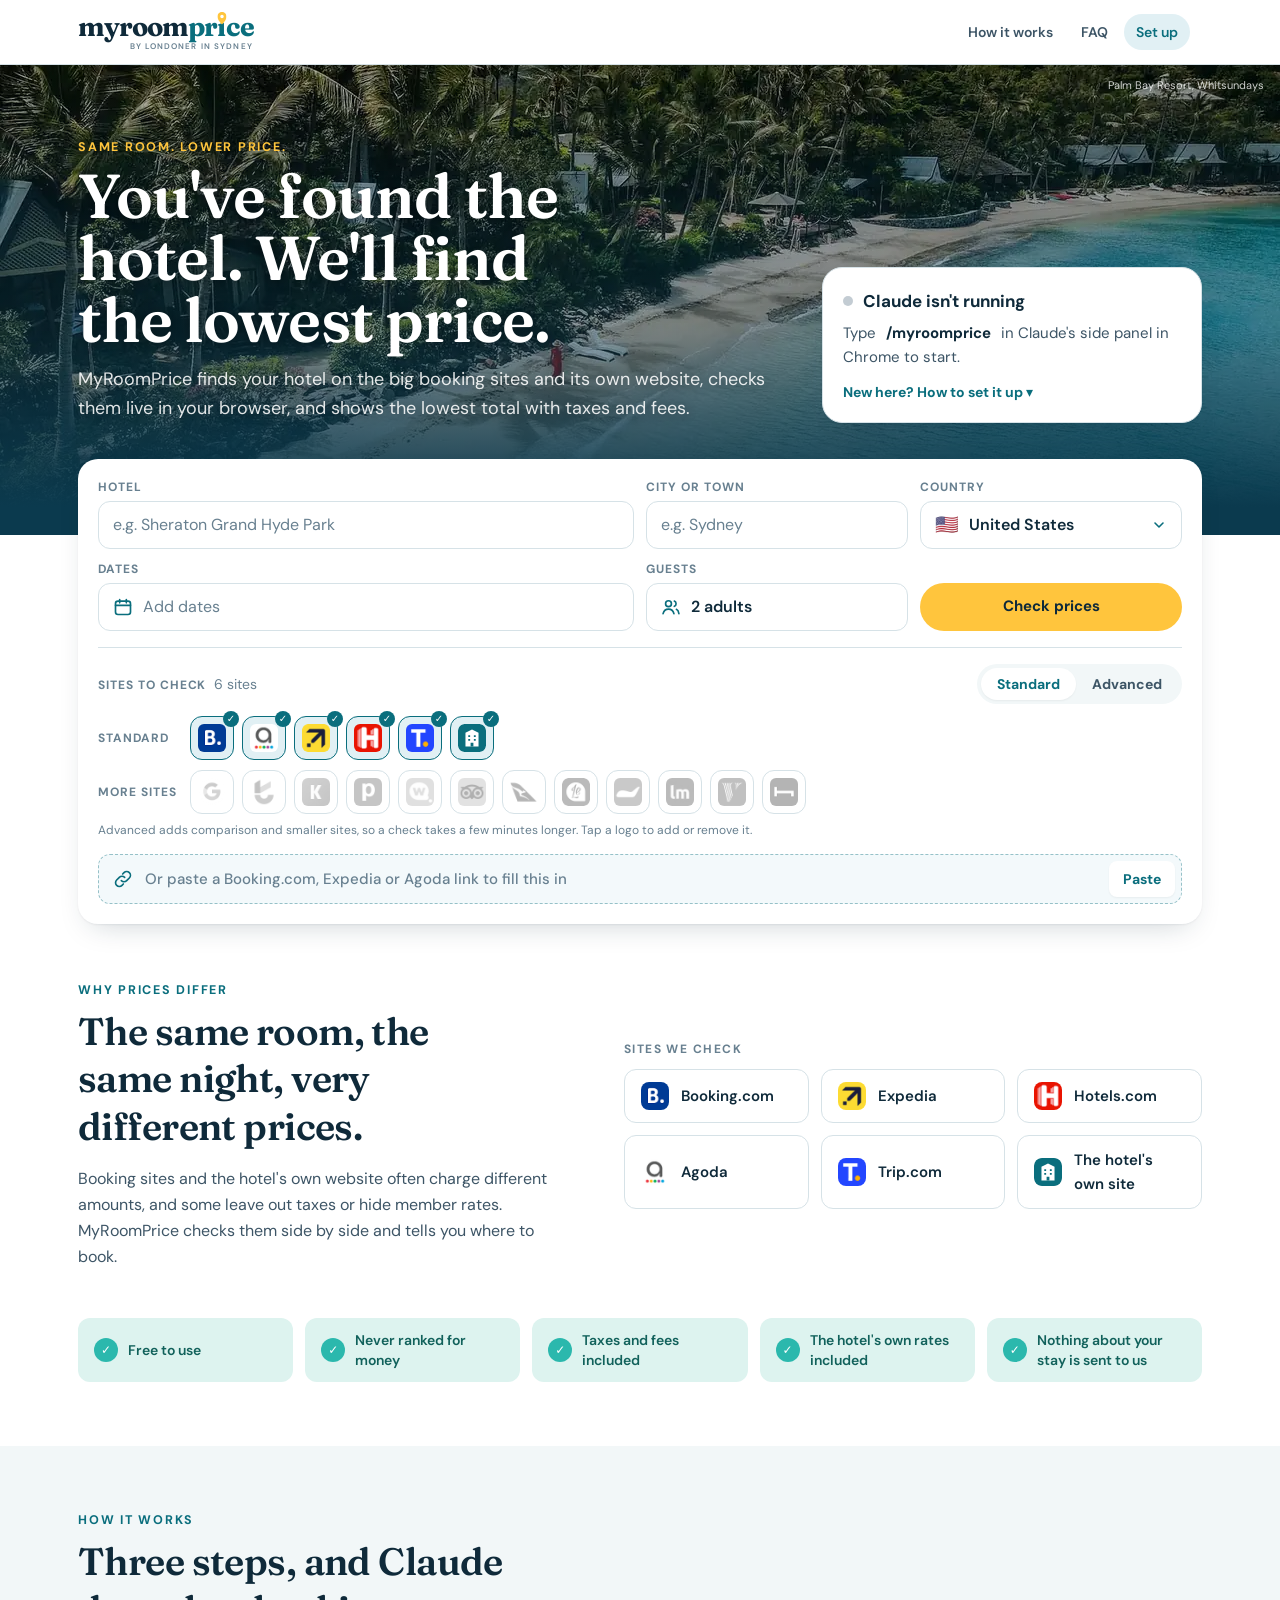
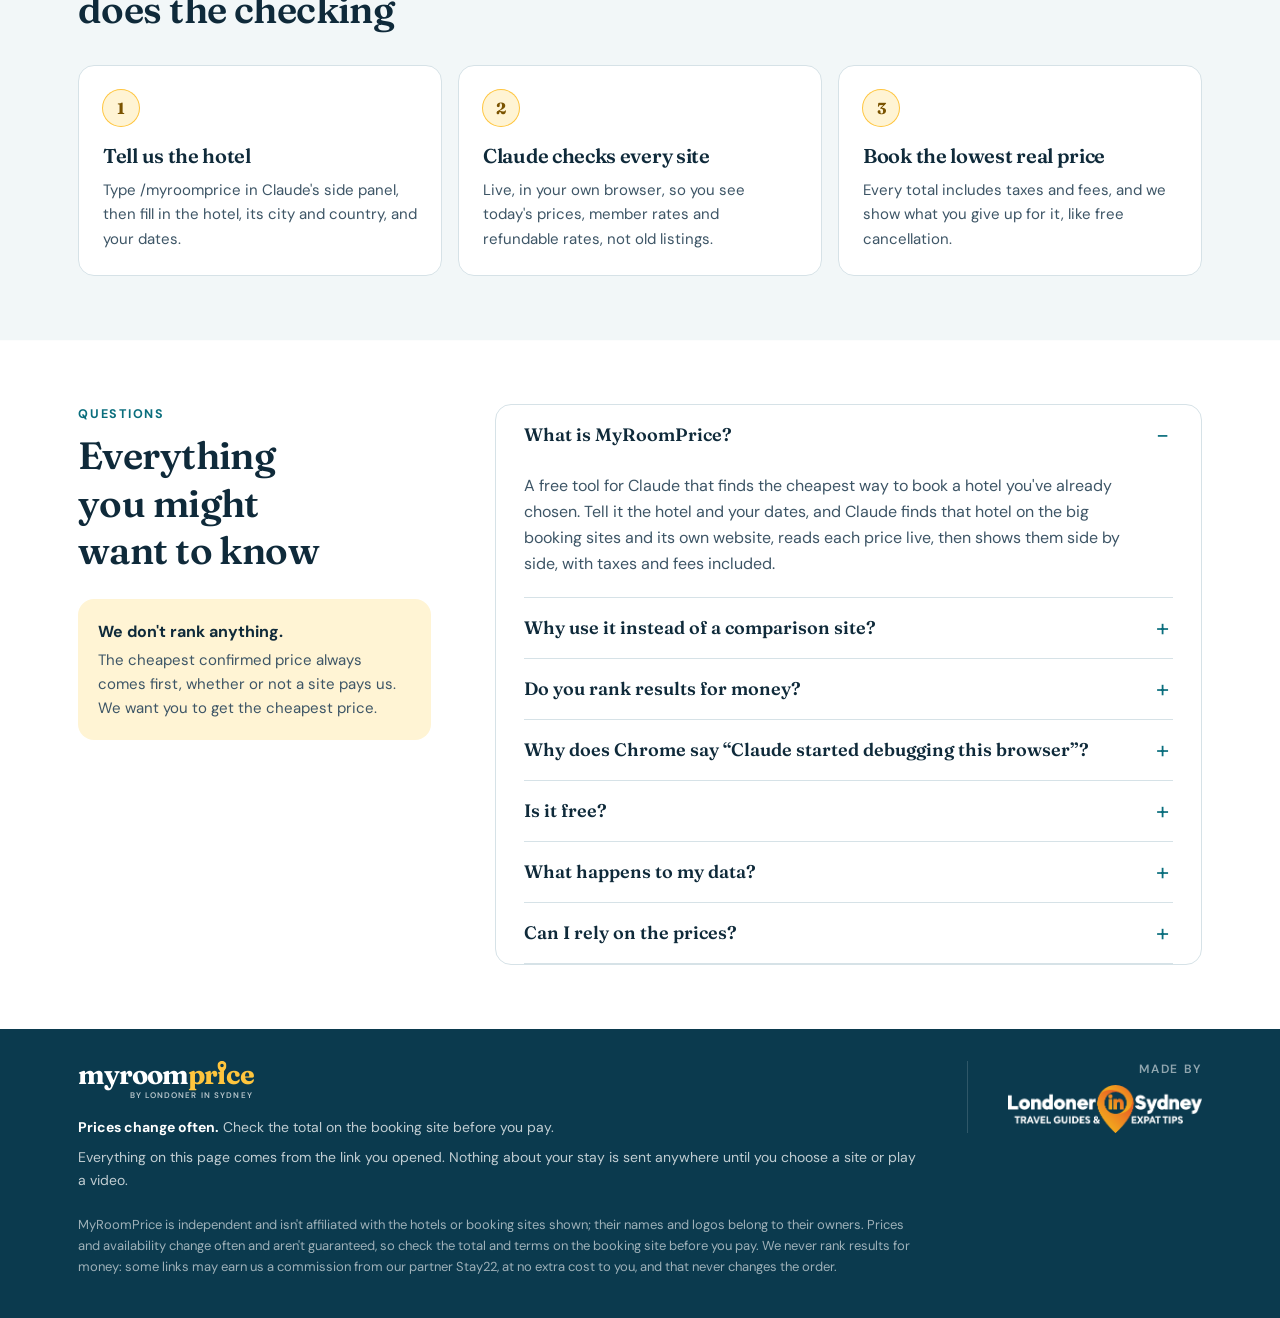
==== commit 960cb9e9: "Compact Claude card, a proper spinner and a styled country picker The Claude card says only what's n" ====
--- a/docs/index.html
+++ b/docs/index.html
@@ -83,7 +83,7 @@
    width, fading to navy at the bottom so the words stay readable. Results keep the plain navy band. */
 .hero { position: relative; isolation: isolate; overflow: hidden; background: var(--ocean-deep); color: #fff; padding: 36px 0 112px; }
 .hero-photo, .hero-shade, .photo-credit { display: none; }
-.hero.photo { min-height: max(400px, min(54svh, 540px)); display: flex; align-items: flex-end; padding-top: 72px; text-shadow: 0 1px 12px rgb(0 0 0 / .35); }
+.hero.photo { min-height: max(360px, min(46svh, 470px)); display: flex; align-items: flex-end; padding-top: 72px; text-shadow: 0 1px 12px rgb(0 0 0 / .35); }
 .hero.photo > .wrap { width: 100%; }
 .hero-side { display: none; }
 @media (min-width: 1100px) {
@@ -212,7 +212,7 @@
 footer .logo { color: #fff; margin-bottom: 8px; justify-self: start; } footer .logo .p { color: var(--sun); } footer .logo .by { color: rgb(255 255 255 / .7); }
 @media (prefers-reduced-motion: reduce) { *, *::before, *::after { animation: none !important; transition: none !important; } .step.checking .disc::before { background: conic-gradient(var(--sun), var(--reef)); } }
 /* Tailwind (tw- classes), compiled and baked in by tools/build_page.py */
-*,:after,:before{--tw-border-spacing-x:0;--tw-border-spacing-y:0;--tw-translate-x:0;--tw-translate-y:0;--tw-rotate:0;--tw-skew-x:0;--tw-skew-y:0;--tw-scale-x:1;--tw-scale-y:1;--tw-pan-x: ;--tw-pan-y: ;--tw-pinch-zoom: ;--tw-scroll-snap-strictness:proximity;--tw-gradient-from-position: ;--tw-gradient-via-position: ;--tw-gradient-to-position: ;--tw-ordinal: ;--tw-slashed-zero: ;--tw-numeric-figure: ;--tw-numeric-spacing: ;--tw-numeric-fraction: ;--tw-ring-inset: ;--tw-ring-offset-width:0px;--tw-ring-offset-color:#fff;--tw-ring-color:rgba(59,130,246,.5);--tw-ring-offset-shadow:0 0 #0000;--tw-ring-shadow:0 0 #0000;--tw-shadow:0 0 #0000;--tw-shadow-colored:0 0 #0000;--tw-blur: ;--tw-brightness: ;--tw-contrast: ;--tw-grayscale: ;--tw-hue-rotate: ;--tw-invert: ;--tw-saturate: ;--tw-sepia: ;--tw-drop-shadow: ;--tw-backdrop-blur: ;--tw-backdrop-brightness: ;--tw-backdrop-contrast: ;--tw-backdrop-grayscale: ;--tw-backdrop-hue-rotate: ;--tw-backdrop-invert: ;--tw-backdrop-opacity: ;--tw-backdrop-saturate: ;--tw-backdrop-sepia: ;--tw-contain-size: ;--tw-contain-layout: ;--tw-contain-paint: ;--tw-contain-style: }::backdrop{--tw-border-spacing-x:0;--tw-border-spacing-y:0;--tw-translate-x:0;--tw-translate-y:0;--tw-rotate:0;--tw-skew-x:0;--tw-skew-y:0;--tw-scale-x:1;--tw-scale-y:1;--tw-pan-x: ;--tw-pan-y: ;--tw-pinch-zoom: ;--tw-scroll-snap-strictness:proximity;--tw-gradient-from-position: ;--tw-gradient-via-position: ;--tw-gradient-to-position: ;--tw-ordinal: ;--tw-slashed-zero: ;--tw-numeric-figure: ;--tw-numeric-spacing: ;--tw-numeric-fraction: ;--tw-ring-inset: ;--tw-ring-offset-width:0px;--tw-ring-offset-color:#fff;--tw-ring-color:rgba(59,130,246,.5);--tw-ring-offset-shadow:0 0 #0000;--tw-ring-shadow:0 0 #0000;--tw-shadow:0 0 #0000;--tw-shadow-colored:0 0 #0000;--tw-blur: ;--tw-brightness: ;--tw-contrast: ;--tw-grayscale: ;--tw-hue-rotate: ;--tw-invert: ;--tw-saturate: ;--tw-sepia: ;--tw-drop-shadow: ;--tw-backdrop-blur: ;--tw-backdrop-brightness: ;--tw-backdrop-contrast: ;--tw-backdrop-grayscale: ;--tw-backdrop-hue-rotate: ;--tw-backdrop-invert: ;--tw-backdrop-opacity: ;--tw-backdrop-saturate: ;--tw-backdrop-sepia: ;--tw-contain-size: ;--tw-contain-layout: ;--tw-contain-paint: ;--tw-contain-style: }.mrs-label{display:grid;min-width:0;gap:.375rem;font-size:.75rem;line-height:1rem;font-weight:700;text-transform:uppercase;letter-spacing:.08em;--tw-text-opacity:1;color:rgb(104 128 144/var(--tw-text-opacity,1))}.mrs-input{height:3rem;width:100%;min-width:0;border-radius:.75rem;border-width:1.5px;border-style:solid;--tw-border-opacity:1;border-color:rgb(214 226 231/var(--tw-border-opacity,1));--tw-bg-opacity:1;background-color:rgb(255 255 255/var(--tw-bg-opacity,1));padding-left:.875rem;padding-right:.875rem;font-size:1rem;line-height:1.5rem;font-weight:600;text-transform:none;letter-spacing:0;--tw-text-opacity:1;color:rgb(15 42 58/var(--tw-text-opacity,1));outline:2px solid transparent;outline-offset:2px;transition-property:color,background-color,border-color,text-decoration-color,fill,stroke,opacity,box-shadow,transform,filter,-webkit-backdrop-filter;transition-property:color,background-color,border-color,text-decoration-color,fill,stroke,opacity,box-shadow,transform,filter,backdrop-filter;transition-property:color,background-color,border-color,text-decoration-color,fill,stroke,opacity,box-shadow,transform,filter,backdrop-filter,-webkit-backdrop-filter;transition-timing-function:cubic-bezier(.4,0,.2,1);transition-duration:.15s}.mrs-input::-moz-placeholder{font-weight:400;--tw-text-opacity:1;color:rgb(104 128 144/var(--tw-text-opacity,1))}.mrs-input::placeholder{font-weight:400;--tw-text-opacity:1;color:rgb(104 128 144/var(--tw-text-opacity,1))}.mrs-input:hover{--tw-border-opacity:1;border-color:rgb(104 128 144/var(--tw-border-opacity,1))}.mrs-input:focus{--tw-border-opacity:1;border-color:rgb(43 184 173/var(--tw-border-opacity,1));--tw-ring-offset-shadow:var(--tw-ring-inset) 0 0 0 var(--tw-ring-offset-width) var(--tw-ring-offset-color);--tw-ring-shadow:var(--tw-ring-inset) 0 0 0 calc(4px + var(--tw-ring-offset-width)) var(--tw-ring-color);box-shadow:var(--tw-ring-offset-shadow),var(--tw-ring-shadow),var(--tw-shadow,0 0 #0000);--tw-ring-color:rgba(43,184,173,.2)}.mrs-select{cursor:pointer;-webkit-appearance:none;-moz-appearance:none;appearance:none;padding-right:2.5rem;background-image:url("data:image/svg+xml;charset=utf-8,%3Csvg xmlns='http://www.w3.org/2000/svg' fill='none' stroke='%230a6e7d' stroke-linecap='round' stroke-linejoin='round' stroke-width='2.2' viewBox='0 0 24 24'%3E%3Cpath d='m6 9 6 6 6-6'/%3E%3C/svg%3E");background-repeat:no-repeat;background-position:right 12px center;background-size:18px}.mrs-select.is-empty{font-weight:400;--tw-text-opacity:1;color:rgb(104 128 144/var(--tw-text-opacity,1))}.mrs-field{display:flex;cursor:pointer;align-items:center;gap:.625rem;text-align:left}.mrs-field[aria-expanded=true]{--tw-border-opacity:1;border-color:rgb(43 184 173/var(--tw-border-opacity,1));--tw-ring-offset-shadow:var(--tw-ring-inset) 0 0 0 var(--tw-ring-offset-width) var(--tw-ring-offset-color);--tw-ring-shadow:var(--tw-ring-inset) 0 0 0 calc(4px + var(--tw-ring-offset-width)) var(--tw-ring-color);box-shadow:var(--tw-ring-offset-shadow),var(--tw-ring-shadow),var(--tw-shadow,0 0 #0000);--tw-ring-color:rgba(43,184,173,.2)}.mrs-pop{position:absolute;left:.75rem;right:.75rem;top:100%;z-index:30;margin-top:.5rem;border-radius:1rem;border-width:1px;border-style:solid;--tw-border-opacity:1;border-color:rgb(214 226 231/var(--tw-border-opacity,1));--tw-bg-opacity:1;background-color:rgb(255 255 255/var(--tw-bg-opacity,1));padding:1rem;--tw-text-opacity:1;color:rgb(15 42 58/var(--tw-text-opacity,1));--tw-shadow:0 1px 2px rgba(15,42,58,.06),0 12px 30px -14px rgba(15,42,58,.25);--tw-shadow-colored:0 1px 2px var(--tw-shadow-color),0 12px 30px -14px var(--tw-shadow-color);box-shadow:var(--tw-ring-offset-shadow,0 0 #0000),var(--tw-ring-shadow,0 0 #0000),var(--tw-shadow)}@media (min-width:640px){.mrs-pop{padding:1.25rem}}.mrs-done{display:inline-flex;height:2.5rem;cursor:pointer;align-items:center;border-radius:9999px;border-width:0;--tw-bg-opacity:1;background-color:rgb(10 110 125/var(--tw-bg-opacity,1));padding-left:1.25rem;padding-right:1.25rem;font-size:.875rem;line-height:1.25rem;font-weight:700;--tw-text-opacity:1;color:rgb(255 255 255/var(--tw-text-opacity,1));transition-property:color,background-color,border-color,text-decoration-color,fill,stroke,opacity,box-shadow,transform,filter,-webkit-backdrop-filter;transition-property:color,background-color,border-color,text-decoration-color,fill,stroke,opacity,box-shadow,transform,filter,backdrop-filter;transition-property:color,background-color,border-color,text-decoration-color,fill,stroke,opacity,box-shadow,transform,filter,backdrop-filter,-webkit-backdrop-filter;transition-timing-function:cubic-bezier(.4,0,.2,1);transition-duration:.15s}.mrs-done:hover{--tw-bg-opacity:1;background-color:rgb(8 89 102/var(--tw-bg-opacity,1))}.mrs-quiet{display:inline-flex;height:2.5rem;cursor:pointer;align-items:center;border-radius:9999px;border-width:0;background-color:transparent;padding-left:.75rem;padding-right:.75rem;font-size:.875rem;line-height:1.25rem;font-weight:700;--tw-text-opacity:1;color:rgb(61 85 102/var(--tw-text-opacity,1));text-decoration-line:underline;text-underline-offset:4px}.mrs-quiet:hover{--tw-text-opacity:1;color:rgb(15 42 58/var(--tw-text-opacity,1))}.mrs-round{display:flex;height:2.25rem;width:2.25rem;flex:none;cursor:pointer;align-items:center;justify-content:center;border-radius:9999px;border-width:1px;border-style:solid;--tw-border-opacity:1;border-color:rgb(214 226 231/var(--tw-border-opacity,1));--tw-bg-opacity:1;background-color:rgb(255 255 255/var(--tw-bg-opacity,1));font-size:1.125rem;line-height:1.75rem;font-weight:700;line-height:1;--tw-text-opacity:1;color:rgb(15 42 58/var(--tw-text-opacity,1));transition-property:color,background-color,border-color,text-decoration-color,fill,stroke,opacity,box-shadow,transform,filter,-webkit-backdrop-filter;transition-property:color,background-color,border-color,text-decoration-color,fill,stroke,opacity,box-shadow,transform,filter,backdrop-filter;transition-property:color,background-color,border-color,text-decoration-color,fill,stroke,opacity,box-shadow,transform,filter,backdrop-filter,-webkit-backdrop-filter;transition-timing-function:cubic-bezier(.4,0,.2,1);transition-duration:.15s}.mrs-round:hover{--tw-border-opacity:1;border-color:rgb(10 110 125/var(--tw-border-opacity,1));--tw-bg-opacity:1;background-color:rgb(225 240 244/var(--tw-bg-opacity,1))}.mrs-round:disabled{cursor:not-allowed;opacity:.3}.mrs-round:hover:disabled{--tw-border-opacity:1;border-color:rgb(214 226 231/var(--tw-border-opacity,1));--tw-bg-opacity:1;background-color:rgb(255 255 255/var(--tw-bg-opacity,1))}.mrs-option{width:100%;cursor:pointer;border-radius:.75rem;border-width:1.5px;border-style:solid;--tw-border-opacity:1;border-color:rgb(214 226 231/var(--tw-border-opacity,1));--tw-bg-opacity:1;background-color:rgb(255 255 255/var(--tw-bg-opacity,1));padding:.75rem 1rem;text-align:left;--tw-text-opacity:1;color:rgb(15 42 58/var(--tw-text-opacity,1));transition-property:color,background-color,border-color,text-decoration-color,fill,stroke,opacity,box-shadow,transform,filter,-webkit-backdrop-filter;transition-property:color,background-color,border-color,text-decoration-color,fill,stroke,opacity,box-shadow,transform,filter,backdrop-filter;transition-property:color,background-color,border-color,text-decoration-color,fill,stroke,opacity,box-shadow,transform,filter,backdrop-filter,-webkit-backdrop-filter;transition-timing-function:cubic-bezier(.4,0,.2,1);transition-duration:.15s}.mrs-option:hover{--tw-border-opacity:1;border-color:rgb(10 110 125/var(--tw-border-opacity,1));--tw-bg-opacity:1;background-color:rgb(225 240 244/var(--tw-bg-opacity,1))}.mrs-pill{display:inline-flex;height:2.75rem;min-width:88px;cursor:pointer;align-items:center;justify-content:center;border-radius:9999px;border-width:1.5px;border-style:solid;--tw-border-opacity:1;border-color:rgb(10 110 125/var(--tw-border-opacity,1));--tw-bg-opacity:1;background-color:rgb(255 255 255/var(--tw-bg-opacity,1));padding-left:1.25rem;padding-right:1.25rem;font-weight:700;--tw-text-opacity:1;color:rgb(10 110 125/var(--tw-text-opacity,1));transition-property:color,background-color,border-color,text-decoration-color,fill,stroke,opacity,box-shadow,transform,filter,-webkit-backdrop-filter;transition-property:color,background-color,border-color,text-decoration-color,fill,stroke,opacity,box-shadow,transform,filter,backdrop-filter;transition-property:color,background-color,border-color,text-decoration-color,fill,stroke,opacity,box-shadow,transform,filter,backdrop-filter,-webkit-backdrop-filter;transition-timing-function:cubic-bezier(.4,0,.2,1);transition-duration:.15s}.mrs-pill:hover{--tw-bg-opacity:1;background-color:rgb(10 110 125/var(--tw-bg-opacity,1));--tw-text-opacity:1;color:rgb(255 255 255/var(--tw-text-opacity,1))}.mrs-faq{border-width:0 0 1px;border-style:solid;--tw-border-opacity:1;border-color:rgb(214 226 231/var(--tw-border-opacity,1))}.mrs-faq-q{position:relative;cursor:pointer;list-style-type:none;padding-top:1rem;padding-bottom:1rem;padding-right:2.5rem;font-family:Fraunces,Georgia,Times New Roman,serif;font-size:1.125rem;line-height:1.75rem;font-weight:600;--tw-text-opacity:1;color:rgb(15 42 58/var(--tw-text-opacity,1))}.mrs-faq-q:hover{--tw-text-opacity:1;color:rgb(10 110 125/var(--tw-text-opacity,1))}.mrs-faq-q::-webkit-details-marker{display:none}.mrs-faq-q:after{content:"+";position:absolute;right:.25rem;top:.875rem;font-family:DM Sans,system-ui,-apple-system,Segoe UI,sans-serif;font-size:1.5rem;line-height:2rem;font-weight:400;--tw-text-opacity:1;color:rgb(10 110 125/var(--tw-text-opacity,1))}.mrs-faq[open] .mrs-faq-q:after{content:"−"}.mrs-review{display:flex;min-height:150px;cursor:pointer;flex-direction:column;border-radius:1rem;border-width:1px;border-style:solid;--tw-border-opacity:1;border-color:rgb(214 226 231/var(--tw-border-opacity,1));--tw-bg-opacity:1;background-color:rgb(242 247 248/var(--tw-bg-opacity,1));padding:1rem;text-align:left;transition-property:color,background-color,border-color,text-decoration-color,fill,stroke,opacity,box-shadow,transform,filter,-webkit-backdrop-filter;transition-property:color,background-color,border-color,text-decoration-color,fill,stroke,opacity,box-shadow,transform,filter,backdrop-filter;transition-property:color,background-color,border-color,text-decoration-color,fill,stroke,opacity,box-shadow,transform,filter,backdrop-filter,-webkit-backdrop-filter;transition-timing-function:cubic-bezier(.4,0,.2,1);transition-duration:.15s}.mrs-review:hover{--tw-border-opacity:1;border-color:rgb(10 110 125/var(--tw-border-opacity,1));--tw-bg-opacity:1;background-color:rgb(255 255 255/var(--tw-bg-opacity,1));--tw-shadow:0 1px 2px rgba(15,42,58,.06),0 12px 30px -14px rgba(15,42,58,.25);--tw-shadow-colored:0 1px 2px var(--tw-shadow-color),0 12px 30px -14px var(--tw-shadow-color);box-shadow:var(--tw-ring-offset-shadow,0 0 #0000),var(--tw-ring-shadow,0 0 #0000),var(--tw-shadow)}.mrs-step{position:relative;display:flex;gap:1rem}.mrs-step:not(:last-child):after{content:"";position:absolute;bottom:-28px;left:17px;top:2.75rem;width:.125rem;border-radius:9999px;--tw-bg-opacity:1;background-color:rgb(214 226 231/var(--tw-bg-opacity,1))}.mrs-step-n{position:relative;display:flex;height:2.25rem;width:2.25rem;flex:none;align-items:center;justify-content:center;border-radius:9999px;--tw-bg-opacity:1;background-color:rgb(255 244 212/var(--tw-bg-opacity,1));font-family:Fraunces,Georgia,Times New Roman,serif;font-size:1rem;line-height:1.5rem;font-weight:700;--tw-text-opacity:1;color:rgb(122 83 0/var(--tw-text-opacity,1));--tw-ring-offset-shadow:var(--tw-ring-inset) 0 0 0 var(--tw-ring-offset-width) var(--tw-ring-offset-color);--tw-ring-shadow:var(--tw-ring-inset) 0 0 0 calc(1px + var(--tw-ring-offset-width)) var(--tw-ring-color);box-shadow:var(--tw-ring-offset-shadow),var(--tw-ring-shadow),var(--tw-shadow,0 0 #0000);--tw-ring-opacity:1;--tw-ring-color:rgb(255 197 61/var(--tw-ring-opacity,1))}.mrs-navlink{height:2.25rem;cursor:pointer;align-items:center;white-space:nowrap;border-radius:9999px;border-width:0;background-color:transparent;padding-left:.75rem;padding-right:.75rem;font-size:.875rem;line-height:1.25rem;font-weight:600;--tw-text-opacity:1;color:rgb(61 85 102/var(--tw-text-opacity,1));text-decoration-line:none;transition-property:color,background-color,border-color,text-decoration-color,fill,stroke,opacity,box-shadow,transform,filter,-webkit-backdrop-filter;transition-property:color,background-color,border-color,text-decoration-color,fill,stroke,opacity,box-shadow,transform,filter,backdrop-filter;transition-property:color,background-color,border-color,text-decoration-color,fill,stroke,opacity,box-shadow,transform,filter,backdrop-filter,-webkit-backdrop-filter;transition-timing-function:cubic-bezier(.4,0,.2,1);transition-duration:.15s}.mrs-navlink:hover{--tw-bg-opacity:1;background-color:rgb(242 247 248/var(--tw-bg-opacity,1));--tw-text-opacity:1;color:rgb(15 42 58/var(--tw-text-opacity,1))}.mrs-navlink:not(.tw-hidden){display:inline-flex}.mrs-navcta{--tw-bg-opacity:1;background-color:rgb(225 240 244/var(--tw-bg-opacity,1));--tw-text-opacity:1;color:rgb(10 110 125/var(--tw-text-opacity,1))}.mrs-navcta:hover,.mrs-navcta[aria-current=page]{--tw-bg-opacity:1;background-color:rgb(10 110 125/var(--tw-bg-opacity,1));--tw-text-opacity:1;color:rgb(255 255 255/var(--tw-text-opacity,1))}.mrs-paste{display:flex;cursor:text;align-items:center;gap:.625rem;border-radius:.75rem;border:1.5px dashed rgba(10,110,125,.4);background-color:rgba(225,240,244,.4);padding:.25rem .375rem .25rem .875rem;transition-property:color,background-color,border-color,text-decoration-color,fill,stroke,opacity,box-shadow,transform,filter,-webkit-backdrop-filter;transition-property:color,background-color,border-color,text-decoration-color,fill,stroke,opacity,box-shadow,transform,filter,backdrop-filter;transition-property:color,background-color,border-color,text-decoration-color,fill,stroke,opacity,box-shadow,transform,filter,backdrop-filter,-webkit-backdrop-filter;transition-timing-function:cubic-bezier(.4,0,.2,1);transition-duration:.15s}.mrs-paste:focus-within{border-style:solid;--tw-border-opacity:1;border-color:rgb(43 184 173/var(--tw-border-opacity,1));--tw-bg-opacity:1;background-color:rgb(255 255 255/var(--tw-bg-opacity,1));--tw-ring-offset-shadow:var(--tw-ring-inset) 0 0 0 var(--tw-ring-offset-width) var(--tw-ring-offset-color);--tw-ring-shadow:var(--tw-ring-inset) 0 0 0 calc(4px + var(--tw-ring-offset-width)) var(--tw-ring-color);box-shadow:var(--tw-ring-offset-shadow),var(--tw-ring-shadow),var(--tw-shadow,0 0 #0000);--tw-ring-color:rgba(43,184,173,.2)}.mrs-paste:hover{--tw-border-opacity:1;border-color:rgb(10 110 125/var(--tw-border-opacity,1))}.mrs-paste-btn{display:inline-flex;height:2.25rem;flex:none;cursor:pointer;align-items:center;border-radius:.5rem;border-width:0;--tw-bg-opacity:1;background-color:rgb(255 255 255/var(--tw-bg-opacity,1));padding-left:.875rem;padding-right:.875rem;font-size:.875rem;line-height:1.25rem;font-weight:700;--tw-text-opacity:1;color:rgb(10 110 125/var(--tw-text-opacity,1));--tw-shadow:0 1px 2px 0 rgba(0,0,0,.05);--tw-shadow-colored:0 1px 2px 0 var(--tw-shadow-color);box-shadow:var(--tw-ring-offset-shadow,0 0 #0000),var(--tw-ring-shadow,0 0 #0000),var(--tw-shadow);transition-property:color,background-color,border-color,text-decoration-color,fill,stroke,opacity,box-shadow,transform,filter,-webkit-backdrop-filter;transition-property:color,background-color,border-color,text-decoration-color,fill,stroke,opacity,box-shadow,transform,filter,backdrop-filter;transition-property:color,background-color,border-color,text-decoration-color,fill,stroke,opacity,box-shadow,transform,filter,backdrop-filter,-webkit-backdrop-filter;transition-timing-function:cubic-bezier(.4,0,.2,1);transition-duration:.15s}.mrs-paste-btn:hover{--tw-bg-opacity:1;background-color:rgb(10 110 125/var(--tw-bg-opacity,1));--tw-text-opacity:1;color:rgb(255 255 255/var(--tw-text-opacity,1))}.mrs-band{--tw-bg-opacity:1;background-color:rgb(242 247 248/var(--tw-bg-opacity,1));box-shadow:0 0 0 100vmax #f2f7f8;clip-path:inset(0 -100vmax)}.mrs-h2{margin-top:.5rem;max-width:24ch;font-size:clamp(26px,3.4vw,38px);line-height:1.25}.mrs-howcard{border-radius:1rem;border-width:1px;border-style:solid;--tw-border-opacity:1;border-color:rgb(214 226 231/var(--tw-border-opacity,1));--tw-bg-opacity:1;background-color:rgb(255 255 255/var(--tw-bg-opacity,1));padding:1.5rem}.mrs-site{gap:.75rem;border-radius:.75rem;border-width:1px;border-style:solid;--tw-border-opacity:1;border-color:rgb(214 226 231/var(--tw-border-opacity,1));background-color:rgb(255 255 255/var(--tw-bg-opacity,1));font-size:15px;color:rgb(15 42 58/var(--tw-text-opacity,1))}.mrs-promise,.mrs-site{display:flex;align-items:center;--tw-bg-opacity:1;padding:.75rem 1rem;font-weight:600;--tw-text-opacity:1}.mrs-promise{gap:.625rem;border-radius:.75rem;background-color:rgb(221 243 239/var(--tw-bg-opacity,1));font-size:.875rem;line-height:1.25rem;color:rgb(17 97 91/var(--tw-text-opacity,1))}.mrs-promise:before{content:"✓";display:flex;height:1.5rem;width:1.5rem;flex:none;align-items:center;justify-content:center;border-radius:9999px;--tw-bg-opacity:1;background-color:rgb(43 184 173/var(--tw-bg-opacity,1));font-size:.75rem;line-height:1rem;font-weight:700;--tw-text-opacity:1;color:rgb(255 255 255/var(--tw-text-opacity,1))}#claude:not([hidden])+.claude-default{display:none}.mrs-seg{display:inline-flex;border-radius:9999px;--tw-bg-opacity:1;background-color:rgb(242 247 248/var(--tw-bg-opacity,1));padding:.25rem}.mrs-seg-btn{height:2rem;cursor:pointer;border-radius:9999px;border-width:0;background-color:transparent;padding-left:1rem;padding-right:1rem;font-size:.875rem;line-height:1.25rem;font-weight:700;--tw-text-opacity:1;color:rgb(61 85 102/var(--tw-text-opacity,1));transition-property:color,background-color,border-color,text-decoration-color,fill,stroke,opacity,box-shadow,transform,filter,-webkit-backdrop-filter;transition-property:color,background-color,border-color,text-decoration-color,fill,stroke,opacity,box-shadow,transform,filter,backdrop-filter;transition-property:color,background-color,border-color,text-decoration-color,fill,stroke,opacity,box-shadow,transform,filter,backdrop-filter,-webkit-backdrop-filter;transition-timing-function:cubic-bezier(.4,0,.2,1);transition-duration:.15s}.mrs-seg-btn:hover{--tw-text-opacity:1;color:rgb(15 42 58/var(--tw-text-opacity,1))}.mrs-seg-btn[aria-pressed=true]{--tw-bg-opacity:1;background-color:rgb(255 255 255/var(--tw-bg-opacity,1));--tw-text-opacity:1;color:rgb(10 110 125/var(--tw-text-opacity,1));--tw-shadow:0 1px 2px 0 rgba(0,0,0,.05);--tw-shadow-colored:0 1px 2px 0 var(--tw-shadow-color);box-shadow:var(--tw-ring-offset-shadow,0 0 #0000),var(--tw-ring-shadow,0 0 #0000),var(--tw-shadow)}.mrs-site-row{flex:none;font-size:.75rem;line-height:1rem;font-weight:700;text-transform:uppercase;letter-spacing:.08em;--tw-text-opacity:1;color:rgb(104 128 144/var(--tw-text-opacity,1))}@media (min-width:640px){.mrs-site-row{width:5rem}}.mrs-sitepick{position:relative;display:flex;height:2.75rem;width:2.75rem;cursor:pointer;align-items:center;justify-content:center;border-radius:.75rem;border-width:1.5px;border-style:solid;--tw-border-opacity:1;border-color:rgb(214 226 231/var(--tw-border-opacity,1));--tw-bg-opacity:1;background-color:rgb(255 255 255/var(--tw-bg-opacity,1));transition-property:color,background-color,border-color,text-decoration-color,fill,stroke,opacity,box-shadow,transform,filter,-webkit-backdrop-filter;transition-property:color,background-color,border-color,text-decoration-color,fill,stroke,opacity,box-shadow,transform,filter,backdrop-filter;transition-property:color,background-color,border-color,text-decoration-color,fill,stroke,opacity,box-shadow,transform,filter,backdrop-filter,-webkit-backdrop-filter;transition-timing-function:cubic-bezier(.4,0,.2,1);transition-duration:.15s}.mrs-sitepick:hover{--tw-border-opacity:1;border-color:rgb(104 128 144/var(--tw-border-opacity,1))}.mrs-sitepick img{height:1.75rem;width:1.75rem;border-radius:.375rem;opacity:.35;--tw-grayscale:grayscale(100%);filter:var(--tw-blur) var(--tw-brightness) var(--tw-contrast) var(--tw-grayscale) var(--tw-hue-rotate) var(--tw-invert) var(--tw-saturate) var(--tw-sepia) var(--tw-drop-shadow);transition-property:color,background-color,border-color,text-decoration-color,fill,stroke,opacity,box-shadow,transform,filter,-webkit-backdrop-filter;transition-property:color,background-color,border-color,text-decoration-color,fill,stroke,opacity,box-shadow,transform,filter,backdrop-filter;transition-property:color,background-color,border-color,text-decoration-color,fill,stroke,opacity,box-shadow,transform,filter,backdrop-filter,-webkit-backdrop-filter;transition-timing-function:cubic-bezier(.4,0,.2,1);transition-duration:.15s}.mrs-sitepick[aria-pressed=true]{--tw-border-opacity:1;border-color:rgb(10 110 125/var(--tw-border-opacity,1));--tw-bg-opacity:1;background-color:rgb(225 240 244/var(--tw-bg-opacity,1))}.mrs-sitepick[aria-pressed=true] img{opacity:1;--tw-grayscale:grayscale(0);filter:var(--tw-blur) var(--tw-brightness) var(--tw-contrast) var(--tw-grayscale) var(--tw-hue-rotate) var(--tw-invert) var(--tw-saturate) var(--tw-sepia) var(--tw-drop-shadow)}.mrs-sitepick[aria-pressed=true]:after{content:"✓";position:absolute;right:-.375rem;top:-.375rem;display:flex;height:1rem;width:1rem;align-items:center;justify-content:center;border-radius:9999px;--tw-bg-opacity:1;background-color:rgb(10 110 125/var(--tw-bg-opacity,1));font-size:10px;font-weight:700;--tw-text-opacity:1;color:rgb(255 255 255/var(--tw-text-opacity,1))}.mrs-recent{display:block;width:100%;cursor:pointer;border-radius:1rem;border-width:1px;border-style:solid;--tw-border-opacity:1;border-color:rgb(214 226 231/var(--tw-border-opacity,1));--tw-bg-opacity:1;background-color:rgb(255 255 255/var(--tw-bg-opacity,1));padding:1rem;text-align:left;--tw-shadow:0 1px 2px 0 rgba(0,0,0,.05);--tw-shadow-colored:0 1px 2px 0 var(--tw-shadow-color);box-shadow:var(--tw-ring-offset-shadow,0 0 #0000),var(--tw-ring-shadow,0 0 #0000),var(--tw-shadow);transition-property:color,background-color,border-color,text-decoration-color,fill,stroke,opacity,box-shadow,transform,filter,-webkit-backdrop-filter;transition-property:color,background-color,border-color,text-decoration-color,fill,stroke,opacity,box-shadow,transform,filter,backdrop-filter;transition-property:color,background-color,border-color,text-decoration-color,fill,stroke,opacity,box-shadow,transform,filter,backdrop-filter,-webkit-backdrop-filter;transition-timing-function:cubic-bezier(.4,0,.2,1);transition-duration:.15s}.mrs-recent:hover{--tw-border-opacity:1;border-color:rgb(10 110 125/var(--tw-border-opacity,1));--tw-shadow:0 1px 2px rgba(15,42,58,.06),0 12px 30px -14px rgba(15,42,58,.25);--tw-shadow-colored:0 1px 2px var(--tw-shadow-color),0 12px 30px -14px var(--tw-shadow-color);box-shadow:var(--tw-ring-offset-shadow,0 0 #0000),var(--tw-ring-shadow,0 0 #0000),var(--tw-shadow)}.mrs-recent-x{position:absolute;right:.625rem;top:.625rem;display:flex;height:1.75rem;width:1.75rem;cursor:pointer;align-items:center;justify-content:center;border-radius:9999px;border-width:0;background-color:transparent;font-size:.75rem;line-height:1rem;--tw-text-opacity:1;color:rgb(104 128 144/var(--tw-text-opacity,1));transition-property:color,background-color,border-color,text-decoration-color,fill,stroke,opacity,box-shadow,transform,filter,-webkit-backdrop-filter;transition-property:color,background-color,border-color,text-decoration-color,fill,stroke,opacity,box-shadow,transform,filter,backdrop-filter;transition-property:color,background-color,border-color,text-decoration-color,fill,stroke,opacity,box-shadow,transform,filter,backdrop-filter,-webkit-backdrop-filter;transition-timing-function:cubic-bezier(.4,0,.2,1);transition-duration:.15s}.mrs-recent-x:hover{--tw-bg-opacity:1;background-color:rgb(242 247 248/var(--tw-bg-opacity,1));--tw-text-opacity:1;color:rgb(15 42 58/var(--tw-text-opacity,1))}.mrs-share{display:inline-flex;height:2.5rem;width:100%;cursor:pointer;align-items:center;justify-content:center;gap:.5rem;border-radius:9999px;border-width:1.5px;border-style:solid;--tw-border-opacity:1;border-color:rgb(214 226 231/var(--tw-border-opacity,1));--tw-bg-opacity:1;background-color:rgb(255 255 255/var(--tw-bg-opacity,1));padding-left:1rem;padding-right:1rem;font-size:.875rem;line-height:1.25rem;font-weight:700;--tw-text-opacity:1;color:rgb(15 42 58/var(--tw-text-opacity,1));transition-property:color,background-color,border-color,text-decoration-color,fill,stroke,opacity,box-shadow,transform,filter,-webkit-backdrop-filter;transition-property:color,background-color,border-color,text-decoration-color,fill,stroke,opacity,box-shadow,transform,filter,backdrop-filter;transition-property:color,background-color,border-color,text-decoration-color,fill,stroke,opacity,box-shadow,transform,filter,backdrop-filter,-webkit-backdrop-filter;transition-timing-function:cubic-bezier(.4,0,.2,1);transition-duration:.15s}.mrs-share:hover{--tw-border-opacity:1;border-color:rgb(10 110 125/var(--tw-border-opacity,1));--tw-text-opacity:1;color:rgb(10 110 125/var(--tw-text-opacity,1))}.mrs-chip{display:inline-flex;height:2.5rem;cursor:pointer;align-items:center;gap:.5rem;border-radius:9999px;border-width:1.5px;border-style:solid;--tw-border-opacity:1;border-color:rgb(214 226 231/var(--tw-border-opacity,1));--tw-bg-opacity:1;background-color:rgb(255 255 255/var(--tw-bg-opacity,1));padding-left:1rem;padding-right:1rem;font-size:.875rem;line-height:1.25rem;font-weight:600;--tw-text-opacity:1;color:rgb(15 42 58/var(--tw-text-opacity,1));transition-property:color,background-color,border-color,text-decoration-color,fill,stroke,opacity,box-shadow,transform,filter,-webkit-backdrop-filter;transition-property:color,background-color,border-color,text-decoration-color,fill,stroke,opacity,box-shadow,transform,filter,backdrop-filter;transition-property:color,background-color,border-color,text-decoration-color,fill,stroke,opacity,box-shadow,transform,filter,backdrop-filter,-webkit-backdrop-filter;transition-timing-function:cubic-bezier(.4,0,.2,1);transition-duration:.15s}.mrs-chip:hover{--tw-border-opacity:1;border-color:rgb(10 110 125/var(--tw-border-opacity,1))}.mrs-chip:has(:checked){--tw-border-opacity:1;border-color:rgb(10 110 125/var(--tw-border-opacity,1));--tw-bg-opacity:1;background-color:rgb(10 110 125/var(--tw-bg-opacity,1));--tw-text-opacity:1;color:rgb(255 255 255/var(--tw-text-opacity,1))}.mrs-chip input{position:absolute;width:1px;height:1px;padding:0;margin:-1px;overflow:hidden;clip:rect(0,0,0,0);white-space:nowrap;border-width:0}#trip-bar-note:not([hidden]){display:inline-flex}.tw-sr-only{position:absolute;width:1px;height:1px;padding:0;margin:-1px;overflow:hidden;clip:rect(0,0,0,0);white-space:nowrap;border-width:0}.tw-absolute{position:absolute}.tw-relative{position:relative}.tw-inset-0{inset:0}.tw-left-0{left:0}.tw-right-0{right:0}.tw-top-0{top:0}.tw-z-\[2\]{z-index:2}.tw-col-span-full{grid-column:1/-1}.tw-m-0{margin:0}.tw-mx-auto{margin-left:auto;margin-right:auto}.tw--ml-3{margin-left:-.75rem}.tw--mt-\[76px\]{margin-top:-76px}.tw-mb-1{margin-bottom:.25rem}.tw-mb-2{margin-bottom:.5rem}.tw-mb-3{margin-bottom:.75rem}.tw-ml-auto{margin-left:auto}.tw-ml-px{margin-left:1px}.tw-mt-0\.5{margin-top:.125rem}.tw-mt-1{margin-top:.25rem}.tw-mt-1\.5{margin-top:.375rem}.tw-mt-12{margin-top:3rem}.tw-mt-14{margin-top:3.5rem}.tw-mt-2{margin-top:.5rem}.tw-mt-3{margin-top:.75rem}.tw-mt-4{margin-top:1rem}.tw-mt-5{margin-top:1.25rem}.tw-mt-6{margin-top:1.5rem}.tw-mt-8{margin-top:2rem}.tw-mt-auto{margin-top:auto}.tw-mt-px{margin-top:1px}.tw-block{display:block}.tw-inline-block{display:inline-block}.tw-flex{display:flex}.tw-inline-flex{display:inline-flex}.tw-grid{display:grid}.tw-hidden{display:none}.tw-h-10{height:2.5rem}.tw-h-12{height:3rem}.tw-h-2\.5{height:.625rem}.tw-h-24{height:6rem}.tw-h-3{height:.75rem}.tw-h-4{height:1rem}.tw-h-5{height:1.25rem}.tw-h-6{height:1.5rem}.tw-h-7{height:1.75rem}.tw-h-8{height:2rem}.tw-h-auto{height:auto}.tw-h-full{height:100%}.tw-max-h-\[calc\(100dvh-24px\)\]{max-height:calc(100dvh - 24px)}.tw-w-1\/2{width:50%}.tw-w-1\/3{width:33.333333%}.tw-w-10{width:2.5rem}.tw-w-2\.5{width:.625rem}.tw-w-2\/3{width:66.666667%}.tw-w-3\/4{width:75%}.tw-w-4{width:1rem}.tw-w-5{width:1.25rem}.tw-w-6{width:1.5rem}.tw-w-7{width:1.75rem}.tw-w-8{width:2rem}.tw-w-\[min\(760px\,calc\(100vw-24px\)\)\]{width:min(760px,calc(100vw - 24px))}.tw-w-auto{width:auto}.tw-w-fit{width:-moz-fit-content;width:fit-content}.tw-w-full{width:100%}.tw-w-px{width:1px}.tw-min-w-0{min-width:0}.tw-max-w-\[340px\]{max-width:340px}.tw-max-w-\[52ch\]{max-width:52ch}.tw-max-w-\[56ch\]{max-width:56ch}.tw-max-w-\[62ch\]{max-width:62ch}.tw-max-w-\[720px\]{max-width:720px}.tw-flex-1{flex:1 1 0%}.tw-flex-none{flex:none}.tw-translate-y-0\.5{--tw-translate-y:0.125rem;transform:translate(var(--tw-translate-x),var(--tw-translate-y)) rotate(var(--tw-rotate)) skewX(var(--tw-skew-x)) skewY(var(--tw-skew-y)) scaleX(var(--tw-scale-x)) scaleY(var(--tw-scale-y))}@keyframes tw-pulse{50%{opacity:.5}}.tw-animate-pulse{animation:tw-pulse 2s cubic-bezier(.4,0,.6,1) infinite}@keyframes tw-spin{to{transform:rotate(1turn)}}.tw-animate-spin{animation:tw-spin 1s linear infinite}.tw-cursor-not-allowed{cursor:not-allowed}.tw-cursor-pointer{cursor:pointer}.tw-scroll-mt-20{scroll-margin-top:5rem}.tw-list-none{list-style-type:none}.tw-grid-cols-2{grid-template-columns:repeat(2,minmax(0,1fr))}.tw-grid-cols-7{grid-template-columns:repeat(7,minmax(0,1fr))}.tw-flex-col{flex-direction:column}.tw-flex-wrap{flex-wrap:wrap}.tw-content-start{align-content:flex-start}.tw-items-start{align-items:flex-start}.tw-items-center{align-items:center}.tw-items-baseline{align-items:baseline}.tw-justify-end{justify-content:flex-end}.tw-justify-center{justify-content:center}.tw-justify-between{justify-content:space-between}.tw-gap-1{gap:.25rem}.tw-gap-1\.5{gap:.375rem}.tw-gap-10{gap:2.5rem}.tw-gap-12{gap:3rem}.tw-gap-2{gap:.5rem}.tw-gap-2\.5{gap:.625rem}.tw-gap-3{gap:.75rem}.tw-gap-3\.5{gap:.875rem}.tw-gap-4{gap:1rem}.tw-gap-6{gap:1.5rem}.tw-gap-8{gap:2rem}.tw-gap-x-4{-moz-column-gap:1rem;column-gap:1rem}.tw-gap-y-2{row-gap:.5rem}.tw-gap-y-6{row-gap:1.5rem}.tw-self-start{align-self:flex-start}.tw-overflow-auto{overflow:auto}.tw-overflow-hidden{overflow:hidden}.tw-truncate{overflow:hidden;text-overflow:ellipsis;white-space:nowrap}.tw-whitespace-nowrap{white-space:nowrap}.tw-rounded{border-radius:.25rem}.tw-rounded-2xl{border-radius:1rem}.tw-rounded-\[20px\]{border-radius:20px}.tw-rounded-full{border-radius:9999px}.tw-rounded-lg{border-radius:.5rem}.tw-rounded-md{border-radius:.375rem}.tw-rounded-xl{border-radius:.75rem}.tw-border{border-width:1px}.tw-border-0{border-width:0}.tw-border-2{border-width:2px}.tw-border-\[1\.5px\]{border-width:1.5px}.tw-border-\[2\.5px\]{border-width:2.5px}.tw-border-l{border-left-width:1px}.tw-border-t{border-top-width:1px}.tw-border-solid{border-style:solid}.tw-border-line{--tw-border-opacity:1;border-color:rgb(214 226 231/var(--tw-border-opacity,1))}.tw-border-ocean\/25{border-color:rgba(10,110,125,.25)}.tw-border-reef{--tw-border-opacity:1;border-color:rgb(43 184 173/var(--tw-border-opacity,1))}.tw-border-reef\/25{border-color:rgba(43,184,173,.25)}.tw-border-reef\/40{border-color:rgba(43,184,173,.4)}.tw-border-reef\/50{border-color:rgba(43,184,173,.5)}.tw-border-sun\/70{border-color:rgba(255,197,61,.7)}.tw-border-t-reef{--tw-border-opacity:1;border-top-color:rgb(43 184 173/var(--tw-border-opacity,1))}.tw-bg-\[\#c4302b\]{--tw-bg-opacity:1;background-color:rgb(196 48 43/var(--tw-bg-opacity,1))}.tw-bg-\[\#d97757\]{--tw-bg-opacity:1;background-color:rgb(217 119 87/var(--tw-bg-opacity,1))}.tw-bg-black{--tw-bg-opacity:1;background-color:rgb(0 0 0/var(--tw-bg-opacity,1))}.tw-bg-ink{--tw-bg-opacity:1;background-color:rgb(15 42 58/var(--tw-bg-opacity,1))}.tw-bg-line{--tw-bg-opacity:1;background-color:rgb(214 226 231/var(--tw-bg-opacity,1))}.tw-bg-line\/70{background-color:rgba(214,226,231,.7)}.tw-bg-mist{--tw-bg-opacity:1;background-color:rgb(242 247 248/var(--tw-bg-opacity,1))}.tw-bg-ocean{--tw-bg-opacity:1;background-color:rgb(10 110 125/var(--tw-bg-opacity,1))}.tw-bg-ocean-deep{--tw-bg-opacity:1;background-color:rgb(11 58 78/var(--tw-bg-opacity,1))}.tw-bg-ocean-soft{--tw-bg-opacity:1;background-color:rgb(225 240 244/var(--tw-bg-opacity,1))}.tw-bg-reef-soft{--tw-bg-opacity:1;background-color:rgb(221 243 239/var(--tw-bg-opacity,1))}.tw-bg-sun{--tw-bg-opacity:1;background-color:rgb(255 197 61/var(--tw-bg-opacity,1))}.tw-bg-sun-soft{--tw-bg-opacity:1;background-color:rgb(255 244 212/var(--tw-bg-opacity,1))}.tw-bg-transparent{background-color:transparent}.tw-bg-white{--tw-bg-opacity:1;background-color:rgb(255 255 255/var(--tw-bg-opacity,1))}.tw-bg-white\/10{background-color:hsla(0,0%,100%,.1)}.tw-bg-white\/80{background-color:hsla(0,0%,100%,.8)}.tw-bg-\[linear-gradient\(to_left\,transparent_50\%\,\#e1f0f4_50\%\)\]{background-image:linear-gradient(270deg,transparent 50%,#e1f0f4 0)}.tw-bg-\[linear-gradient\(to_right\,transparent_50\%\,\#e1f0f4_50\%\)\]{background-image:linear-gradient(90deg,transparent 50%,#e1f0f4 0)}.tw-p-0{padding:0}.tw-p-2\.5{padding:.625rem}.tw-p-3{padding:.75rem}.tw-p-4{padding:1rem}.tw-p-5{padding:1.25rem}.tw-p-6{padding:1.5rem}.tw-px-1\.5{padding-left:.375rem;padding-right:.375rem}.tw-px-2{padding-left:.5rem;padding-right:.5rem}.tw-px-2\.5{padding-left:.625rem;padding-right:.625rem}.tw-px-3{padding-left:.75rem;padding-right:.75rem}.tw-px-3\.5{padding-left:.875rem;padding-right:.875rem}.tw-px-4{padding-left:1rem;padding-right:1rem}.tw-px-5{padding-left:1.25rem;padding-right:1.25rem}.tw-py-0\.5{padding-top:.125rem;padding-bottom:.125rem}.tw-py-1{padding-top:.25rem;padding-bottom:.25rem}.tw-py-1\.5{padding-top:.375rem;padding-bottom:.375rem}.tw-py-12{padding-top:3rem;padding-bottom:3rem}.tw-py-16{padding-top:4rem;padding-bottom:4rem}.tw-py-2{padding-top:.5rem;padding-bottom:.5rem}.tw-py-2\.5{padding-top:.625rem;padding-bottom:.625rem}.tw-pb-14{padding-bottom:3.5rem}.tw-pb-16{padding-bottom:4rem}.tw-pb-2{padding-bottom:.5rem}.tw-pb-5{padding-bottom:1.25rem}.tw-pr-7{padding-right:1.75rem}.tw-pr-8{padding-right:2rem}.tw-pt-14{padding-top:3.5rem}.tw-pt-16{padding-top:4rem}.tw-pt-3{padding-top:.75rem}.tw-pt-4{padding-top:1rem}.tw-pt-\[56\.25\%\]{padding-top:56.25%}.tw-text-left{text-align:left}.tw-text-center{text-align:center}.tw-font-sans{font-family:DM Sans,system-ui,-apple-system,Segoe UI,sans-serif}.tw-font-serif{font-family:Fraunces,Georgia,Times New Roman,serif}.tw-text-2xl{font-size:1.5rem;line-height:2rem}.tw-text-\[11px\]{font-size:11px}.tw-text-\[13px\]{font-size:13px}.tw-text-\[15px\]{font-size:15px}.tw-text-\[17px\]{font-size:17px}.tw-text-\[40px\]{font-size:40px}.tw-text-lg{font-size:1.125rem;line-height:1.75rem}.tw-text-sm{font-size:.875rem;line-height:1.25rem}.tw-text-xl{font-size:1.25rem;line-height:1.75rem}.tw-text-xs{font-size:.75rem;line-height:1rem}.tw-font-bold{font-weight:700}.tw-font-medium{font-weight:500}.tw-font-normal{font-weight:400}.tw-font-semibold{font-weight:600}.tw-uppercase{text-transform:uppercase}.tw-tabular-nums{--tw-numeric-spacing:tabular-nums;font-variant-numeric:var(--tw-ordinal) var(--tw-slashed-zero) var(--tw-numeric-figure) var(--tw-numeric-spacing) var(--tw-numeric-fraction)}.tw-leading-none{line-height:1}.tw-leading-relaxed{line-height:1.625}.tw-leading-snug{line-height:1.375}.tw-leading-tight{line-height:1.25}.tw-tracking-\[\.12em\]{letter-spacing:.12em}.tw-tracking-\[\.14em\]{letter-spacing:.14em}.tw-tracking-wider{letter-spacing:.05em}.tw-text-\[\#c4302b\]{--tw-text-opacity:1;color:rgb(196 48 43/var(--tw-text-opacity,1))}.tw-text-ink{--tw-text-opacity:1;color:rgb(15 42 58/var(--tw-text-opacity,1))}.tw-text-ink-2{--tw-text-opacity:1;color:rgb(61 85 102/var(--tw-text-opacity,1))}.tw-text-ink-3{--tw-text-opacity:1;color:rgb(104 128 144/var(--tw-text-opacity,1))}.tw-text-ink-3\/40{color:rgba(104,128,144,.4)}.tw-text-ocean{--tw-text-opacity:1;color:rgb(10 110 125/var(--tw-text-opacity,1))}.tw-text-reef-ink{--tw-text-opacity:1;color:rgb(17 97 91/var(--tw-text-opacity,1))}.tw-text-white{--tw-text-opacity:1;color:rgb(255 255 255/var(--tw-text-opacity,1))}.tw-text-white\/55{color:hsla(0,0%,100%,.55)}.tw-text-white\/60{color:hsla(0,0%,100%,.6)}.tw-text-white\/80{color:hsla(0,0%,100%,.8)}.tw-text-white\/90{color:hsla(0,0%,100%,.9)}.tw-underline{text-decoration-line:underline}.tw-no-underline{text-decoration-line:none}.tw-decoration-2{text-decoration-thickness:2px}.tw-underline-offset-4{text-underline-offset:4px}.tw-shadow-card{--tw-shadow:0 1px 2px rgba(15,42,58,.06),0 12px 30px -14px rgba(15,42,58,.25);--tw-shadow-colored:0 1px 2px var(--tw-shadow-color),0 12px 30px -14px var(--tw-shadow-color);box-shadow:var(--tw-ring-offset-shadow,0 0 #0000),var(--tw-ring-shadow,0 0 #0000),var(--tw-shadow)}.tw-outline-none{outline:2px solid transparent;outline-offset:2px}.tw-ring-2{--tw-ring-offset-shadow:var(--tw-ring-inset) 0 0 0 var(--tw-ring-offset-width) var(--tw-ring-offset-color);--tw-ring-shadow:var(--tw-ring-inset) 0 0 0 calc(2px + var(--tw-ring-offset-width)) var(--tw-ring-color);box-shadow:var(--tw-ring-offset-shadow),var(--tw-ring-shadow),var(--tw-shadow,0 0 #0000)}.tw-ring-ocean{--tw-ring-opacity:1;--tw-ring-color:rgb(10 110 125/var(--tw-ring-opacity,1))}.tw-transition{transition-property:color,background-color,border-color,text-decoration-color,fill,stroke,opacity,box-shadow,transform,filter,-webkit-backdrop-filter;transition-property:color,background-color,border-color,text-decoration-color,fill,stroke,opacity,box-shadow,transform,filter,backdrop-filter;transition-property:color,background-color,border-color,text-decoration-color,fill,stroke,opacity,box-shadow,transform,filter,backdrop-filter,-webkit-backdrop-filter;transition-timing-function:cubic-bezier(.4,0,.2,1);transition-duration:.15s}.\[text-shadow\:none\]{text-shadow:none}.placeholder\:tw-text-ink-3::-moz-placeholder{--tw-text-opacity:1;color:rgb(104 128 144/var(--tw-text-opacity,1))}.placeholder\:tw-text-ink-3::placeholder{--tw-text-opacity:1;color:rgb(104 128 144/var(--tw-text-opacity,1))}.backdrop\:tw-bg-ink\/60::backdrop{background-color:rgba(15,42,58,.6)}.backdrop\:tw-backdrop-blur-sm::backdrop{--tw-backdrop-blur:blur(4px);-webkit-backdrop-filter:var(--tw-backdrop-blur) var(--tw-backdrop-brightness) var(--tw-backdrop-contrast) var(--tw-backdrop-grayscale) var(--tw-backdrop-hue-rotate) var(--tw-backdrop-invert) var(--tw-backdrop-opacity) var(--tw-backdrop-saturate) var(--tw-backdrop-sepia);backdrop-filter:var(--tw-backdrop-blur) var(--tw-backdrop-brightness) var(--tw-backdrop-contrast) var(--tw-backdrop-grayscale) var(--tw-backdrop-hue-rotate) var(--tw-backdrop-invert) var(--tw-backdrop-opacity) var(--tw-backdrop-saturate) var(--tw-backdrop-sepia)}.hover\:tw-bg-white:hover{--tw-bg-opacity:1;background-color:rgb(255 255 255/var(--tw-bg-opacity,1))}.hover\:tw-text-white:hover{--tw-text-opacity:1;color:rgb(255 255 255/var(--tw-text-opacity,1))}.hover\:tw-ring-2:hover{--tw-ring-offset-shadow:var(--tw-ring-inset) 0 0 0 var(--tw-ring-offset-width) var(--tw-ring-offset-color);--tw-ring-shadow:var(--tw-ring-inset) 0 0 0 calc(2px + var(--tw-ring-offset-width)) var(--tw-ring-color);box-shadow:var(--tw-ring-offset-shadow),var(--tw-ring-shadow),var(--tw-shadow,0 0 #0000)}.hover\:tw-ring-ocean:hover{--tw-ring-opacity:1;--tw-ring-color:rgb(10 110 125/var(--tw-ring-opacity,1))}@media (min-width:640px){.sm\:tw-col-span-2{grid-column:span 2/span 2}.sm\:tw-flex{display:flex}.sm\:tw-inline-flex{display:inline-flex}.sm\:tw-w-\[300px\]{width:300px}.sm\:tw-grid-cols-2{grid-template-columns:repeat(2,minmax(0,1fr))}.sm\:tw-grid-cols-3{grid-template-columns:repeat(3,minmax(0,1fr))}.sm\:tw-flex-row{flex-direction:row}.sm\:tw-items-center{align-items:center}.sm\:tw-gap-3{gap:.75rem}.sm\:tw-p-5{padding:1.25rem}.sm\:tw-p-6{padding:1.5rem}.sm\:tw-p-7{padding:1.75rem}.sm\:tw-p-8{padding:2rem}.sm\:tw-px-7{padding-left:1.75rem;padding-right:1.75rem}}@media (min-width:768px){.md\:tw-right-auto{right:auto}.md\:tw-col-span-2{grid-column:span 2/span 2}.md\:tw-inline-flex{display:inline-flex}.md\:tw-w-\[320px\]{width:320px}.md\:tw-w-\[680px\]{width:680px}.md\:tw-grid-cols-2{grid-template-columns:repeat(2,minmax(0,1fr))}.md\:tw-grid-cols-3{grid-template-columns:repeat(3,minmax(0,1fr))}.md\:tw-grid-cols-\[1fr_auto\]{grid-template-columns:1fr auto}.md\:tw-grid-cols-\[minmax\(0\2c 1fr\)_auto\]{grid-template-columns:minmax(0,1fr) auto}.md\:tw-grid-cols-\[minmax\(0\2c 7fr\)_minmax\(0\2c 5fr\)\]{grid-template-columns:minmax(0,7fr) minmax(0,5fr)}.md\:tw-items-end{align-items:flex-end}.md\:tw-gap-x-10{-moz-column-gap:2.5rem;column-gap:2.5rem}.md\:tw-border-0{border-width:0}.md\:tw-border-l{border-left-width:1px}.md\:tw-border-t-0{border-top-width:0}.md\:tw-border-solid{border-style:solid}.md\:tw-border-white\/15{border-color:hsla(0,0%,100%,.15)}.md\:tw-pl-10{padding-left:2.5rem}}@media (min-width:1024px){.lg\:tw-sticky{position:sticky}.lg\:tw-top-24{top:6rem}.lg\:tw-col-span-1{grid-column:span 1/span 1}.lg\:tw-col-span-3{grid-column:span 3/span 3}.lg\:tw-grid-cols-3{grid-template-columns:repeat(3,minmax(0,1fr))}.lg\:tw-grid-cols-4{grid-template-columns:repeat(4,minmax(0,1fr))}.lg\:tw-grid-cols-5{grid-template-columns:repeat(5,minmax(0,1fr))}.lg\:tw-grid-cols-\[minmax\(0\2c 1fr\)_300px\]{grid-template-columns:minmax(0,1fr) 300px}.lg\:tw-grid-cols-\[minmax\(0\2c 4fr\)_minmax\(0\2c 8fr\)\]{grid-template-columns:minmax(0,4fr) minmax(0,8fr)}.lg\:tw-grid-cols-\[minmax\(0\2c 5fr\)_minmax\(0\2c 6fr\)\]{grid-template-columns:minmax(0,5fr) minmax(0,6fr)}.lg\:tw-flex-col{flex-direction:column}.lg\:tw-items-end{align-items:flex-end}.lg\:tw-items-center{align-items:center}.lg\:tw-items-stretch{align-items:stretch}.lg\:tw-gap-16{gap:4rem}.lg\:tw-self-start{align-self:flex-start}}.\[\&\>img\]\:tw-h-6>img{height:1.5rem}.\[\&\>img\]\:tw-w-6>img{width:1.5rem}
+*,:after,:before{--tw-border-spacing-x:0;--tw-border-spacing-y:0;--tw-translate-x:0;--tw-translate-y:0;--tw-rotate:0;--tw-skew-x:0;--tw-skew-y:0;--tw-scale-x:1;--tw-scale-y:1;--tw-pan-x: ;--tw-pan-y: ;--tw-pinch-zoom: ;--tw-scroll-snap-strictness:proximity;--tw-gradient-from-position: ;--tw-gradient-via-position: ;--tw-gradient-to-position: ;--tw-ordinal: ;--tw-slashed-zero: ;--tw-numeric-figure: ;--tw-numeric-spacing: ;--tw-numeric-fraction: ;--tw-ring-inset: ;--tw-ring-offset-width:0px;--tw-ring-offset-color:#fff;--tw-ring-color:rgba(59,130,246,.5);--tw-ring-offset-shadow:0 0 #0000;--tw-ring-shadow:0 0 #0000;--tw-shadow:0 0 #0000;--tw-shadow-colored:0 0 #0000;--tw-blur: ;--tw-brightness: ;--tw-contrast: ;--tw-grayscale: ;--tw-hue-rotate: ;--tw-invert: ;--tw-saturate: ;--tw-sepia: ;--tw-drop-shadow: ;--tw-backdrop-blur: ;--tw-backdrop-brightness: ;--tw-backdrop-contrast: ;--tw-backdrop-grayscale: ;--tw-backdrop-hue-rotate: ;--tw-backdrop-invert: ;--tw-backdrop-opacity: ;--tw-backdrop-saturate: ;--tw-backdrop-sepia: ;--tw-contain-size: ;--tw-contain-layout: ;--tw-contain-paint: ;--tw-contain-style: }::backdrop{--tw-border-spacing-x:0;--tw-border-spacing-y:0;--tw-translate-x:0;--tw-translate-y:0;--tw-rotate:0;--tw-skew-x:0;--tw-skew-y:0;--tw-scale-x:1;--tw-scale-y:1;--tw-pan-x: ;--tw-pan-y: ;--tw-pinch-zoom: ;--tw-scroll-snap-strictness:proximity;--tw-gradient-from-position: ;--tw-gradient-via-position: ;--tw-gradient-to-position: ;--tw-ordinal: ;--tw-slashed-zero: ;--tw-numeric-figure: ;--tw-numeric-spacing: ;--tw-numeric-fraction: ;--tw-ring-inset: ;--tw-ring-offset-width:0px;--tw-ring-offset-color:#fff;--tw-ring-color:rgba(59,130,246,.5);--tw-ring-offset-shadow:0 0 #0000;--tw-ring-shadow:0 0 #0000;--tw-shadow:0 0 #0000;--tw-shadow-colored:0 0 #0000;--tw-blur: ;--tw-brightness: ;--tw-contrast: ;--tw-grayscale: ;--tw-hue-rotate: ;--tw-invert: ;--tw-saturate: ;--tw-sepia: ;--tw-drop-shadow: ;--tw-backdrop-blur: ;--tw-backdrop-brightness: ;--tw-backdrop-contrast: ;--tw-backdrop-grayscale: ;--tw-backdrop-hue-rotate: ;--tw-backdrop-invert: ;--tw-backdrop-opacity: ;--tw-backdrop-saturate: ;--tw-backdrop-sepia: ;--tw-contain-size: ;--tw-contain-layout: ;--tw-contain-paint: ;--tw-contain-style: }.mrs-label{display:grid;min-width:0;gap:.375rem;font-size:.75rem;line-height:1rem;font-weight:700;text-transform:uppercase;letter-spacing:.08em;--tw-text-opacity:1;color:rgb(104 128 144/var(--tw-text-opacity,1))}.mrs-input{height:3rem;width:100%;min-width:0;border-radius:.75rem;border-width:1.5px;border-style:solid;--tw-border-opacity:1;border-color:rgb(214 226 231/var(--tw-border-opacity,1));--tw-bg-opacity:1;background-color:rgb(255 255 255/var(--tw-bg-opacity,1));padding-left:.875rem;padding-right:.875rem;font-size:1rem;line-height:1.5rem;font-weight:600;text-transform:none;letter-spacing:0;--tw-text-opacity:1;color:rgb(15 42 58/var(--tw-text-opacity,1));outline:2px solid transparent;outline-offset:2px;transition-property:color,background-color,border-color,text-decoration-color,fill,stroke,opacity,box-shadow,transform,filter,-webkit-backdrop-filter;transition-property:color,background-color,border-color,text-decoration-color,fill,stroke,opacity,box-shadow,transform,filter,backdrop-filter;transition-property:color,background-color,border-color,text-decoration-color,fill,stroke,opacity,box-shadow,transform,filter,backdrop-filter,-webkit-backdrop-filter;transition-timing-function:cubic-bezier(.4,0,.2,1);transition-duration:.15s}.mrs-input::-moz-placeholder{font-weight:400;--tw-text-opacity:1;color:rgb(104 128 144/var(--tw-text-opacity,1))}.mrs-input::placeholder{font-weight:400;--tw-text-opacity:1;color:rgb(104 128 144/var(--tw-text-opacity,1))}.mrs-input:hover{--tw-border-opacity:1;border-color:rgb(104 128 144/var(--tw-border-opacity,1))}.mrs-input:focus{--tw-border-opacity:1;border-color:rgb(43 184 173/var(--tw-border-opacity,1));--tw-ring-offset-shadow:var(--tw-ring-inset) 0 0 0 var(--tw-ring-offset-width) var(--tw-ring-offset-color);--tw-ring-shadow:var(--tw-ring-inset) 0 0 0 calc(4px + var(--tw-ring-offset-width)) var(--tw-ring-color);box-shadow:var(--tw-ring-offset-shadow),var(--tw-ring-shadow),var(--tw-shadow,0 0 #0000);--tw-ring-color:rgba(43,184,173,.2)}.mrs-select.is-empty{font-weight:400;--tw-text-opacity:1;color:rgb(104 128 144/var(--tw-text-opacity,1))}.mrs-field{display:flex;cursor:pointer;align-items:center;gap:.625rem;text-align:left}.mrs-field[aria-expanded=true]{--tw-border-opacity:1;border-color:rgb(43 184 173/var(--tw-border-opacity,1));--tw-ring-offset-shadow:var(--tw-ring-inset) 0 0 0 var(--tw-ring-offset-width) var(--tw-ring-offset-color);--tw-ring-shadow:var(--tw-ring-inset) 0 0 0 calc(4px + var(--tw-ring-offset-width)) var(--tw-ring-color);box-shadow:var(--tw-ring-offset-shadow),var(--tw-ring-shadow),var(--tw-shadow,0 0 #0000);--tw-ring-color:rgba(43,184,173,.2)}.mrs-pop{position:absolute;left:.75rem;right:.75rem;top:100%;z-index:30;margin-top:.5rem;border-radius:1rem;border-width:1px;border-style:solid;--tw-border-opacity:1;border-color:rgb(214 226 231/var(--tw-border-opacity,1));--tw-bg-opacity:1;background-color:rgb(255 255 255/var(--tw-bg-opacity,1));padding:1rem;--tw-text-opacity:1;color:rgb(15 42 58/var(--tw-text-opacity,1));--tw-shadow:0 1px 2px rgba(15,42,58,.06),0 12px 30px -14px rgba(15,42,58,.25);--tw-shadow-colored:0 1px 2px var(--tw-shadow-color),0 12px 30px -14px var(--tw-shadow-color);box-shadow:var(--tw-ring-offset-shadow,0 0 #0000),var(--tw-ring-shadow,0 0 #0000),var(--tw-shadow)}@media (min-width:640px){.mrs-pop{padding:1.25rem}}.mrs-done{display:inline-flex;height:2.5rem;cursor:pointer;align-items:center;border-radius:9999px;border-width:0;--tw-bg-opacity:1;background-color:rgb(10 110 125/var(--tw-bg-opacity,1));padding-left:1.25rem;padding-right:1.25rem;font-size:.875rem;line-height:1.25rem;font-weight:700;--tw-text-opacity:1;color:rgb(255 255 255/var(--tw-text-opacity,1));transition-property:color,background-color,border-color,text-decoration-color,fill,stroke,opacity,box-shadow,transform,filter,-webkit-backdrop-filter;transition-property:color,background-color,border-color,text-decoration-color,fill,stroke,opacity,box-shadow,transform,filter,backdrop-filter;transition-property:color,background-color,border-color,text-decoration-color,fill,stroke,opacity,box-shadow,transform,filter,backdrop-filter,-webkit-backdrop-filter;transition-timing-function:cubic-bezier(.4,0,.2,1);transition-duration:.15s}.mrs-done:hover{--tw-bg-opacity:1;background-color:rgb(8 89 102/var(--tw-bg-opacity,1))}.mrs-quiet{display:inline-flex;height:2.5rem;cursor:pointer;align-items:center;border-radius:9999px;border-width:0;background-color:transparent;padding-left:.75rem;padding-right:.75rem;font-size:.875rem;line-height:1.25rem;font-weight:700;--tw-text-opacity:1;color:rgb(61 85 102/var(--tw-text-opacity,1));text-decoration-line:underline;text-underline-offset:4px}.mrs-quiet:hover{--tw-text-opacity:1;color:rgb(15 42 58/var(--tw-text-opacity,1))}.mrs-round{display:flex;height:2.25rem;width:2.25rem;flex:none;cursor:pointer;align-items:center;justify-content:center;border-radius:9999px;border-width:1px;border-style:solid;--tw-border-opacity:1;border-color:rgb(214 226 231/var(--tw-border-opacity,1));--tw-bg-opacity:1;background-color:rgb(255 255 255/var(--tw-bg-opacity,1));font-size:1.125rem;line-height:1.75rem;font-weight:700;line-height:1;--tw-text-opacity:1;color:rgb(15 42 58/var(--tw-text-opacity,1));transition-property:color,background-color,border-color,text-decoration-color,fill,stroke,opacity,box-shadow,transform,filter,-webkit-backdrop-filter;transition-property:color,background-color,border-color,text-decoration-color,fill,stroke,opacity,box-shadow,transform,filter,backdrop-filter;transition-property:color,background-color,border-color,text-decoration-color,fill,stroke,opacity,box-shadow,transform,filter,backdrop-filter,-webkit-backdrop-filter;transition-timing-function:cubic-bezier(.4,0,.2,1);transition-duration:.15s}.mrs-round:hover{--tw-border-opacity:1;border-color:rgb(10 110 125/var(--tw-border-opacity,1));--tw-bg-opacity:1;background-color:rgb(225 240 244/var(--tw-bg-opacity,1))}.mrs-round:disabled{cursor:not-allowed;opacity:.3}.mrs-round:hover:disabled{--tw-border-opacity:1;border-color:rgb(214 226 231/var(--tw-border-opacity,1));--tw-bg-opacity:1;background-color:rgb(255 255 255/var(--tw-bg-opacity,1))}.mrs-option{width:100%;cursor:pointer;border-radius:.75rem;border-width:1.5px;border-style:solid;--tw-border-opacity:1;border-color:rgb(214 226 231/var(--tw-border-opacity,1));--tw-bg-opacity:1;background-color:rgb(255 255 255/var(--tw-bg-opacity,1));padding:.75rem 1rem;text-align:left;--tw-text-opacity:1;color:rgb(15 42 58/var(--tw-text-opacity,1));transition-property:color,background-color,border-color,text-decoration-color,fill,stroke,opacity,box-shadow,transform,filter,-webkit-backdrop-filter;transition-property:color,background-color,border-color,text-decoration-color,fill,stroke,opacity,box-shadow,transform,filter,backdrop-filter;transition-property:color,background-color,border-color,text-decoration-color,fill,stroke,opacity,box-shadow,transform,filter,backdrop-filter,-webkit-backdrop-filter;transition-timing-function:cubic-bezier(.4,0,.2,1);transition-duration:.15s}.mrs-option:hover{--tw-border-opacity:1;border-color:rgb(10 110 125/var(--tw-border-opacity,1));--tw-bg-opacity:1;background-color:rgb(225 240 244/var(--tw-bg-opacity,1))}.mrs-pill{display:inline-flex;height:2.75rem;min-width:88px;cursor:pointer;align-items:center;justify-content:center;border-radius:9999px;border-width:1.5px;border-style:solid;--tw-border-opacity:1;border-color:rgb(10 110 125/var(--tw-border-opacity,1));--tw-bg-opacity:1;background-color:rgb(255 255 255/var(--tw-bg-opacity,1));padding-left:1.25rem;padding-right:1.25rem;font-weight:700;--tw-text-opacity:1;color:rgb(10 110 125/var(--tw-text-opacity,1));transition-property:color,background-color,border-color,text-decoration-color,fill,stroke,opacity,box-shadow,transform,filter,-webkit-backdrop-filter;transition-property:color,background-color,border-color,text-decoration-color,fill,stroke,opacity,box-shadow,transform,filter,backdrop-filter;transition-property:color,background-color,border-color,text-decoration-color,fill,stroke,opacity,box-shadow,transform,filter,backdrop-filter,-webkit-backdrop-filter;transition-timing-function:cubic-bezier(.4,0,.2,1);transition-duration:.15s}.mrs-pill:hover{--tw-bg-opacity:1;background-color:rgb(10 110 125/var(--tw-bg-opacity,1));--tw-text-opacity:1;color:rgb(255 255 255/var(--tw-text-opacity,1))}.mrs-faq{border-width:0 0 1px;border-style:solid;--tw-border-opacity:1;border-color:rgb(214 226 231/var(--tw-border-opacity,1))}.mrs-faq-q{position:relative;cursor:pointer;list-style-type:none;padding-top:1rem;padding-bottom:1rem;padding-right:2.5rem;font-family:Fraunces,Georgia,Times New Roman,serif;font-size:1.125rem;line-height:1.75rem;font-weight:600;--tw-text-opacity:1;color:rgb(15 42 58/var(--tw-text-opacity,1))}.mrs-faq-q:hover{--tw-text-opacity:1;color:rgb(10 110 125/var(--tw-text-opacity,1))}.mrs-faq-q::-webkit-details-marker{display:none}.mrs-faq-q:after{content:"+";position:absolute;right:.25rem;top:.875rem;font-family:DM Sans,system-ui,-apple-system,Segoe UI,sans-serif;font-size:1.5rem;line-height:2rem;font-weight:400;--tw-text-opacity:1;color:rgb(10 110 125/var(--tw-text-opacity,1))}.mrs-faq[open] .mrs-faq-q:after{content:"−"}.mrs-review{display:flex;min-height:150px;cursor:pointer;flex-direction:column;border-radius:1rem;border-width:1px;border-style:solid;--tw-border-opacity:1;border-color:rgb(214 226 231/var(--tw-border-opacity,1));--tw-bg-opacity:1;background-color:rgb(242 247 248/var(--tw-bg-opacity,1));padding:1rem;text-align:left;transition-property:color,background-color,border-color,text-decoration-color,fill,stroke,opacity,box-shadow,transform,filter,-webkit-backdrop-filter;transition-property:color,background-color,border-color,text-decoration-color,fill,stroke,opacity,box-shadow,transform,filter,backdrop-filter;transition-property:color,background-color,border-color,text-decoration-color,fill,stroke,opacity,box-shadow,transform,filter,backdrop-filter,-webkit-backdrop-filter;transition-timing-function:cubic-bezier(.4,0,.2,1);transition-duration:.15s}.mrs-review:hover{--tw-border-opacity:1;border-color:rgb(10 110 125/var(--tw-border-opacity,1));--tw-bg-opacity:1;background-color:rgb(255 255 255/var(--tw-bg-opacity,1));--tw-shadow:0 1px 2px rgba(15,42,58,.06),0 12px 30px -14px rgba(15,42,58,.25);--tw-shadow-colored:0 1px 2px var(--tw-shadow-color),0 12px 30px -14px var(--tw-shadow-color);box-shadow:var(--tw-ring-offset-shadow,0 0 #0000),var(--tw-ring-shadow,0 0 #0000),var(--tw-shadow)}.mrs-step{position:relative;display:flex;gap:1rem}.mrs-step:not(:last-child):after{content:"";position:absolute;bottom:-28px;left:17px;top:2.75rem;width:.125rem;border-radius:9999px;--tw-bg-opacity:1;background-color:rgb(214 226 231/var(--tw-bg-opacity,1))}.mrs-step-n{position:relative;display:flex;height:2.25rem;width:2.25rem;flex:none;align-items:center;justify-content:center;border-radius:9999px;--tw-bg-opacity:1;background-color:rgb(255 244 212/var(--tw-bg-opacity,1));font-family:Fraunces,Georgia,Times New Roman,serif;font-size:1rem;line-height:1.5rem;font-weight:700;--tw-text-opacity:1;color:rgb(122 83 0/var(--tw-text-opacity,1));--tw-ring-offset-shadow:var(--tw-ring-inset) 0 0 0 var(--tw-ring-offset-width) var(--tw-ring-offset-color);--tw-ring-shadow:var(--tw-ring-inset) 0 0 0 calc(1px + var(--tw-ring-offset-width)) var(--tw-ring-color);box-shadow:var(--tw-ring-offset-shadow),var(--tw-ring-shadow),var(--tw-shadow,0 0 #0000);--tw-ring-opacity:1;--tw-ring-color:rgb(255 197 61/var(--tw-ring-opacity,1))}.mrs-navlink{height:2.25rem;cursor:pointer;align-items:center;white-space:nowrap;border-radius:9999px;border-width:0;background-color:transparent;padding-left:.75rem;padding-right:.75rem;font-size:.875rem;line-height:1.25rem;font-weight:600;--tw-text-opacity:1;color:rgb(61 85 102/var(--tw-text-opacity,1));text-decoration-line:none;transition-property:color,background-color,border-color,text-decoration-color,fill,stroke,opacity,box-shadow,transform,filter,-webkit-backdrop-filter;transition-property:color,background-color,border-color,text-decoration-color,fill,stroke,opacity,box-shadow,transform,filter,backdrop-filter;transition-property:color,background-color,border-color,text-decoration-color,fill,stroke,opacity,box-shadow,transform,filter,backdrop-filter,-webkit-backdrop-filter;transition-timing-function:cubic-bezier(.4,0,.2,1);transition-duration:.15s}.mrs-navlink:hover{--tw-bg-opacity:1;background-color:rgb(242 247 248/var(--tw-bg-opacity,1));--tw-text-opacity:1;color:rgb(15 42 58/var(--tw-text-opacity,1))}.mrs-navlink:not(.tw-hidden){display:inline-flex}.mrs-navcta{--tw-bg-opacity:1;background-color:rgb(225 240 244/var(--tw-bg-opacity,1));--tw-text-opacity:1;color:rgb(10 110 125/var(--tw-text-opacity,1))}.mrs-navcta:hover,.mrs-navcta[aria-current=page]{--tw-bg-opacity:1;background-color:rgb(10 110 125/var(--tw-bg-opacity,1));--tw-text-opacity:1;color:rgb(255 255 255/var(--tw-text-opacity,1))}.mrs-paste{display:flex;cursor:text;align-items:center;gap:.625rem;border-radius:.75rem;border:1.5px dashed rgba(10,110,125,.4);background-color:rgba(225,240,244,.4);padding:.25rem .375rem .25rem .875rem;transition-property:color,background-color,border-color,text-decoration-color,fill,stroke,opacity,box-shadow,transform,filter,-webkit-backdrop-filter;transition-property:color,background-color,border-color,text-decoration-color,fill,stroke,opacity,box-shadow,transform,filter,backdrop-filter;transition-property:color,background-color,border-color,text-decoration-color,fill,stroke,opacity,box-shadow,transform,filter,backdrop-filter,-webkit-backdrop-filter;transition-timing-function:cubic-bezier(.4,0,.2,1);transition-duration:.15s}.mrs-paste:focus-within{border-style:solid;--tw-border-opacity:1;border-color:rgb(43 184 173/var(--tw-border-opacity,1));--tw-bg-opacity:1;background-color:rgb(255 255 255/var(--tw-bg-opacity,1));--tw-ring-offset-shadow:var(--tw-ring-inset) 0 0 0 var(--tw-ring-offset-width) var(--tw-ring-offset-color);--tw-ring-shadow:var(--tw-ring-inset) 0 0 0 calc(4px + var(--tw-ring-offset-width)) var(--tw-ring-color);box-shadow:var(--tw-ring-offset-shadow),var(--tw-ring-shadow),var(--tw-shadow,0 0 #0000);--tw-ring-color:rgba(43,184,173,.2)}.mrs-paste:hover{--tw-border-opacity:1;border-color:rgb(10 110 125/var(--tw-border-opacity,1))}.mrs-paste-btn{display:inline-flex;height:2.25rem;flex:none;cursor:pointer;align-items:center;border-radius:.5rem;border-width:0;--tw-bg-opacity:1;background-color:rgb(255 255 255/var(--tw-bg-opacity,1));padding-left:.875rem;padding-right:.875rem;font-size:.875rem;line-height:1.25rem;font-weight:700;--tw-text-opacity:1;color:rgb(10 110 125/var(--tw-text-opacity,1));--tw-shadow:0 1px 2px 0 rgba(0,0,0,.05);--tw-shadow-colored:0 1px 2px 0 var(--tw-shadow-color);box-shadow:var(--tw-ring-offset-shadow,0 0 #0000),var(--tw-ring-shadow,0 0 #0000),var(--tw-shadow);transition-property:color,background-color,border-color,text-decoration-color,fill,stroke,opacity,box-shadow,transform,filter,-webkit-backdrop-filter;transition-property:color,background-color,border-color,text-decoration-color,fill,stroke,opacity,box-shadow,transform,filter,backdrop-filter;transition-property:color,background-color,border-color,text-decoration-color,fill,stroke,opacity,box-shadow,transform,filter,backdrop-filter,-webkit-backdrop-filter;transition-timing-function:cubic-bezier(.4,0,.2,1);transition-duration:.15s}.mrs-paste-btn:hover{--tw-bg-opacity:1;background-color:rgb(10 110 125/var(--tw-bg-opacity,1));--tw-text-opacity:1;color:rgb(255 255 255/var(--tw-text-opacity,1))}.mrs-band{--tw-bg-opacity:1;background-color:rgb(242 247 248/var(--tw-bg-opacity,1));box-shadow:0 0 0 100vmax #f2f7f8;clip-path:inset(0 -100vmax)}.mrs-h2{margin-top:.5rem;max-width:24ch;font-size:clamp(26px,3.4vw,38px);line-height:1.25}.mrs-howcard{border-radius:1rem;border-width:1px;border-style:solid;--tw-border-opacity:1;border-color:rgb(214 226 231/var(--tw-border-opacity,1));--tw-bg-opacity:1;background-color:rgb(255 255 255/var(--tw-bg-opacity,1));padding:1.5rem}.mrs-site{gap:.75rem;border-radius:.75rem;border-width:1px;border-style:solid;--tw-border-opacity:1;border-color:rgb(214 226 231/var(--tw-border-opacity,1));background-color:rgb(255 255 255/var(--tw-bg-opacity,1));font-size:15px;color:rgb(15 42 58/var(--tw-text-opacity,1))}.mrs-promise,.mrs-site{display:flex;align-items:center;--tw-bg-opacity:1;padding:.75rem 1rem;font-weight:600;--tw-text-opacity:1}.mrs-promise{gap:.625rem;border-radius:.75rem;background-color:rgb(221 243 239/var(--tw-bg-opacity,1));font-size:.875rem;line-height:1.25rem;color:rgb(17 97 91/var(--tw-text-opacity,1))}.mrs-promise:before{content:"✓";display:flex;height:1.5rem;width:1.5rem;flex:none;align-items:center;justify-content:center;border-radius:9999px;--tw-bg-opacity:1;background-color:rgb(43 184 173/var(--tw-bg-opacity,1));font-size:.75rem;line-height:1rem;font-weight:700;--tw-text-opacity:1;color:rgb(255 255 255/var(--tw-text-opacity,1))}#claude:not([hidden])+.claude-default{display:none}#getready #claude>div{border-width:0;background-color:transparent;padding:0}.mrs-seg{display:inline-flex;border-radius:9999px;--tw-bg-opacity:1;background-color:rgb(242 247 248/var(--tw-bg-opacity,1));padding:.25rem}.mrs-seg-btn{height:2rem;cursor:pointer;border-radius:9999px;border-width:0;background-color:transparent;padding-left:1rem;padding-right:1rem;font-size:.875rem;line-height:1.25rem;font-weight:700;--tw-text-opacity:1;color:rgb(61 85 102/var(--tw-text-opacity,1));transition-property:color,background-color,border-color,text-decoration-color,fill,stroke,opacity,box-shadow,transform,filter,-webkit-backdrop-filter;transition-property:color,background-color,border-color,text-decoration-color,fill,stroke,opacity,box-shadow,transform,filter,backdrop-filter;transition-property:color,background-color,border-color,text-decoration-color,fill,stroke,opacity,box-shadow,transform,filter,backdrop-filter,-webkit-backdrop-filter;transition-timing-function:cubic-bezier(.4,0,.2,1);transition-duration:.15s}.mrs-seg-btn:hover{--tw-text-opacity:1;color:rgb(15 42 58/var(--tw-text-opacity,1))}.mrs-seg-btn[aria-pressed=true]{--tw-bg-opacity:1;background-color:rgb(255 255 255/var(--tw-bg-opacity,1));--tw-text-opacity:1;color:rgb(10 110 125/var(--tw-text-opacity,1));--tw-shadow:0 1px 2px 0 rgba(0,0,0,.05);--tw-shadow-colored:0 1px 2px 0 var(--tw-shadow-color);box-shadow:var(--tw-ring-offset-shadow,0 0 #0000),var(--tw-ring-shadow,0 0 #0000),var(--tw-shadow)}.mrs-site-row{flex:none;font-size:.75rem;line-height:1rem;font-weight:700;text-transform:uppercase;letter-spacing:.08em;--tw-text-opacity:1;color:rgb(104 128 144/var(--tw-text-opacity,1))}@media (min-width:640px){.mrs-site-row{width:5rem}}.mrs-sitepick{position:relative;display:flex;height:2.75rem;width:2.75rem;cursor:pointer;align-items:center;justify-content:center;border-radius:.75rem;border-width:1.5px;border-style:solid;--tw-border-opacity:1;border-color:rgb(214 226 231/var(--tw-border-opacity,1));--tw-bg-opacity:1;background-color:rgb(255 255 255/var(--tw-bg-opacity,1));transition-property:color,background-color,border-color,text-decoration-color,fill,stroke,opacity,box-shadow,transform,filter,-webkit-backdrop-filter;transition-property:color,background-color,border-color,text-decoration-color,fill,stroke,opacity,box-shadow,transform,filter,backdrop-filter;transition-property:color,background-color,border-color,text-decoration-color,fill,stroke,opacity,box-shadow,transform,filter,backdrop-filter,-webkit-backdrop-filter;transition-timing-function:cubic-bezier(.4,0,.2,1);transition-duration:.15s}.mrs-sitepick:hover{--tw-border-opacity:1;border-color:rgb(104 128 144/var(--tw-border-opacity,1))}.mrs-sitepick img{height:1.75rem;width:1.75rem;border-radius:.375rem;opacity:.35;--tw-grayscale:grayscale(100%);filter:var(--tw-blur) var(--tw-brightness) var(--tw-contrast) var(--tw-grayscale) var(--tw-hue-rotate) var(--tw-invert) var(--tw-saturate) var(--tw-sepia) var(--tw-drop-shadow);transition-property:color,background-color,border-color,text-decoration-color,fill,stroke,opacity,box-shadow,transform,filter,-webkit-backdrop-filter;transition-property:color,background-color,border-color,text-decoration-color,fill,stroke,opacity,box-shadow,transform,filter,backdrop-filter;transition-property:color,background-color,border-color,text-decoration-color,fill,stroke,opacity,box-shadow,transform,filter,backdrop-filter,-webkit-backdrop-filter;transition-timing-function:cubic-bezier(.4,0,.2,1);transition-duration:.15s}.mrs-sitepick[aria-pressed=true]{--tw-border-opacity:1;border-color:rgb(10 110 125/var(--tw-border-opacity,1));--tw-bg-opacity:1;background-color:rgb(225 240 244/var(--tw-bg-opacity,1))}.mrs-sitepick[aria-pressed=true] img{opacity:1;--tw-grayscale:grayscale(0);filter:var(--tw-blur) var(--tw-brightness) var(--tw-contrast) var(--tw-grayscale) var(--tw-hue-rotate) var(--tw-invert) var(--tw-saturate) var(--tw-sepia) var(--tw-drop-shadow)}.mrs-sitepick[aria-pressed=true]:after{content:"✓";position:absolute;right:-.375rem;top:-.375rem;display:flex;height:1rem;width:1rem;align-items:center;justify-content:center;border-radius:9999px;--tw-bg-opacity:1;background-color:rgb(10 110 125/var(--tw-bg-opacity,1));font-size:10px;font-weight:700;--tw-text-opacity:1;color:rgb(255 255 255/var(--tw-text-opacity,1))}.mrs-dot{position:relative;height:.625rem;width:.625rem;flex:none;border-radius:9999px;background-color:rgba(104,128,144,.4)}.mrs-dot.is-on{--tw-bg-opacity:1;background-color:rgb(43 184 173/var(--tw-bg-opacity,1));box-shadow:0 0 0 4px rgba(43,184,173,.22)}.mrs-setup summary{width:-moz-fit-content;width:fit-content;cursor:pointer;list-style-type:none;font-size:.875rem;line-height:1.25rem;font-weight:700;--tw-text-opacity:1;color:rgb(10 110 125/var(--tw-text-opacity,1))}.mrs-setup summary::-webkit-details-marker{display:none}.mrs-setup summary:after{content:" ▾"}.mrs-setup[open] summary:after{content:" ▴"}.mrs-spinner{display:inline-block;height:1.5rem;width:1.5rem;flex:none;border-radius:9999px;background:conic-gradient(from 90deg,rgba(10,110,125,0) 0deg,rgba(10,110,125,.15) 60deg,#0a6e7d 330deg,rgba(10,110,125,0) 1turn);-webkit-mask:radial-gradient(farthest-side,transparent calc(100% - 3.5px),#000 calc(100% - 3px));mask:radial-gradient(farthest-side,transparent calc(100% - 3.5px),#000 calc(100% - 3px));animation:mrs-spin .85s linear infinite}@keyframes mrs-spin{to{transform:rotate(1turn)}}@media (prefers-reduced-motion:reduce){.mrs-spinner{animation-duration:2.4s}}.mrs-flag{flex:none;font-size:19px;line-height:1}#q-country-btn.is-empty #q-country-text{font-weight:400;--tw-text-opacity:1;color:rgb(104 128 144/var(--tw-text-opacity,1))}.mrs-country-list{margin:.75rem 0 0;max-height:18rem;list-style-type:none;overflow-y:auto;padding:0;overscroll-behavior:contain}.mrs-country-head{padding:.75rem .75rem .25rem;font-size:.75rem;line-height:1rem;font-weight:700;text-transform:uppercase;letter-spacing:.1em;--tw-text-opacity:1;color:rgb(104 128 144/var(--tw-text-opacity,1))}.mrs-country{display:flex;width:100%;cursor:pointer;align-items:center;gap:.75rem;border-radius:.5rem;border-width:0;background-color:transparent;padding:.5rem .75rem;text-align:left;font-size:15px;--tw-text-opacity:1;color:rgb(15 42 58/var(--tw-text-opacity,1))}.mrs-country:focus,.mrs-country:hover{--tw-bg-opacity:1;background-color:rgb(242 247 248/var(--tw-bg-opacity,1))}.mrs-country:focus{outline:2px solid transparent;outline-offset:2px}.mrs-country.is-on{--tw-bg-opacity:1;background-color:rgb(225 240 244/var(--tw-bg-opacity,1));font-weight:700;--tw-text-opacity:1;color:rgb(10 110 125/var(--tw-text-opacity,1))}.mrs-recent{display:block;width:100%;cursor:pointer;border-radius:1rem;border-width:1px;border-style:solid;--tw-border-opacity:1;border-color:rgb(214 226 231/var(--tw-border-opacity,1));--tw-bg-opacity:1;background-color:rgb(255 255 255/var(--tw-bg-opacity,1));padding:1rem;text-align:left;--tw-shadow:0 1px 2px 0 rgba(0,0,0,.05);--tw-shadow-colored:0 1px 2px 0 var(--tw-shadow-color);box-shadow:var(--tw-ring-offset-shadow,0 0 #0000),var(--tw-ring-shadow,0 0 #0000),var(--tw-shadow);transition-property:color,background-color,border-color,text-decoration-color,fill,stroke,opacity,box-shadow,transform,filter,-webkit-backdrop-filter;transition-property:color,background-color,border-color,text-decoration-color,fill,stroke,opacity,box-shadow,transform,filter,backdrop-filter;transition-property:color,background-color,border-color,text-decoration-color,fill,stroke,opacity,box-shadow,transform,filter,backdrop-filter,-webkit-backdrop-filter;transition-timing-function:cubic-bezier(.4,0,.2,1);transition-duration:.15s}.mrs-recent:hover{--tw-border-opacity:1;border-color:rgb(10 110 125/var(--tw-border-opacity,1));--tw-shadow:0 1px 2px rgba(15,42,58,.06),0 12px 30px -14px rgba(15,42,58,.25);--tw-shadow-colored:0 1px 2px var(--tw-shadow-color),0 12px 30px -14px var(--tw-shadow-color);box-shadow:var(--tw-ring-offset-shadow,0 0 #0000),var(--tw-ring-shadow,0 0 #0000),var(--tw-shadow)}.mrs-recent-x{position:absolute;right:.625rem;top:.625rem;display:flex;height:1.75rem;width:1.75rem;cursor:pointer;align-items:center;justify-content:center;border-radius:9999px;border-width:0;background-color:transparent;font-size:.75rem;line-height:1rem;--tw-text-opacity:1;color:rgb(104 128 144/var(--tw-text-opacity,1));transition-property:color,background-color,border-color,text-decoration-color,fill,stroke,opacity,box-shadow,transform,filter,-webkit-backdrop-filter;transition-property:color,background-color,border-color,text-decoration-color,fill,stroke,opacity,box-shadow,transform,filter,backdrop-filter;transition-property:color,background-color,border-color,text-decoration-color,fill,stroke,opacity,box-shadow,transform,filter,backdrop-filter,-webkit-backdrop-filter;transition-timing-function:cubic-bezier(.4,0,.2,1);transition-duration:.15s}.mrs-recent-x:hover{--tw-bg-opacity:1;background-color:rgb(242 247 248/var(--tw-bg-opacity,1));--tw-text-opacity:1;color:rgb(15 42 58/var(--tw-text-opacity,1))}.mrs-share{display:inline-flex;height:2.5rem;width:100%;cursor:pointer;align-items:center;justify-content:center;gap:.5rem;border-radius:9999px;border-width:1.5px;border-style:solid;--tw-border-opacity:1;border-color:rgb(214 226 231/var(--tw-border-opacity,1));--tw-bg-opacity:1;background-color:rgb(255 255 255/var(--tw-bg-opacity,1));padding-left:1rem;padding-right:1rem;font-size:.875rem;line-height:1.25rem;font-weight:700;--tw-text-opacity:1;color:rgb(15 42 58/var(--tw-text-opacity,1));transition-property:color,background-color,border-color,text-decoration-color,fill,stroke,opacity,box-shadow,transform,filter,-webkit-backdrop-filter;transition-property:color,background-color,border-color,text-decoration-color,fill,stroke,opacity,box-shadow,transform,filter,backdrop-filter;transition-property:color,background-color,border-color,text-decoration-color,fill,stroke,opacity,box-shadow,transform,filter,backdrop-filter,-webkit-backdrop-filter;transition-timing-function:cubic-bezier(.4,0,.2,1);transition-duration:.15s}.mrs-share:hover{--tw-border-opacity:1;border-color:rgb(10 110 125/var(--tw-border-opacity,1));--tw-text-opacity:1;color:rgb(10 110 125/var(--tw-text-opacity,1))}.mrs-chip{display:inline-flex;height:2.5rem;cursor:pointer;align-items:center;gap:.5rem;border-radius:9999px;border-width:1.5px;border-style:solid;--tw-border-opacity:1;border-color:rgb(214 226 231/var(--tw-border-opacity,1));--tw-bg-opacity:1;background-color:rgb(255 255 255/var(--tw-bg-opacity,1));padding-left:1rem;padding-right:1rem;font-size:.875rem;line-height:1.25rem;font-weight:600;--tw-text-opacity:1;color:rgb(15 42 58/var(--tw-text-opacity,1));transition-property:color,background-color,border-color,text-decoration-color,fill,stroke,opacity,box-shadow,transform,filter,-webkit-backdrop-filter;transition-property:color,background-color,border-color,text-decoration-color,fill,stroke,opacity,box-shadow,transform,filter,backdrop-filter;transition-property:color,background-color,border-color,text-decoration-color,fill,stroke,opacity,box-shadow,transform,filter,backdrop-filter,-webkit-backdrop-filter;transition-timing-function:cubic-bezier(.4,0,.2,1);transition-duration:.15s}.mrs-chip:hover{--tw-border-opacity:1;border-color:rgb(10 110 125/var(--tw-border-opacity,1))}.mrs-chip:has(:checked){--tw-border-opacity:1;border-color:rgb(10 110 125/var(--tw-border-opacity,1));--tw-bg-opacity:1;background-color:rgb(10 110 125/var(--tw-bg-opacity,1));--tw-text-opacity:1;color:rgb(255 255 255/var(--tw-text-opacity,1))}.mrs-chip input{position:absolute;width:1px;height:1px;padding:0;margin:-1px;overflow:hidden;clip:rect(0,0,0,0);white-space:nowrap;border-width:0}#trip-bar-note:not([hidden]){display:inline-flex}.tw-sr-only{position:absolute;width:1px;height:1px;padding:0;margin:-1px;overflow:hidden;clip:rect(0,0,0,0);white-space:nowrap;border-width:0}.tw-absolute{position:absolute}.tw-relative{position:relative}.tw-inset-0{inset:0}.tw-left-0{left:0}.tw-right-0{right:0}.tw-top-0{top:0}.tw-z-\[2\]{z-index:2}.tw-col-span-full{grid-column:1/-1}.tw-m-0{margin:0}.tw-mx-auto{margin-left:auto;margin-right:auto}.tw--ml-3{margin-left:-.75rem}.tw--mt-\[76px\]{margin-top:-76px}.tw-mb-1{margin-bottom:.25rem}.tw-mb-2{margin-bottom:.5rem}.tw-mb-3{margin-bottom:.75rem}.tw-ml-auto{margin-left:auto}.tw-ml-px{margin-left:1px}.tw-mt-0\.5{margin-top:.125rem}.tw-mt-1{margin-top:.25rem}.tw-mt-1\.5{margin-top:.375rem}.tw-mt-12{margin-top:3rem}.tw-mt-14{margin-top:3.5rem}.tw-mt-2{margin-top:.5rem}.tw-mt-3{margin-top:.75rem}.tw-mt-4{margin-top:1rem}.tw-mt-5{margin-top:1.25rem}.tw-mt-6{margin-top:1.5rem}.tw-mt-8{margin-top:2rem}.tw-mt-auto{margin-top:auto}.tw-mt-px{margin-top:1px}.tw-block{display:block}.tw-inline-block{display:inline-block}.tw-flex{display:flex}.tw-inline-flex{display:inline-flex}.tw-grid{display:grid}.tw-hidden{display:none}.tw-h-10{height:2.5rem}.tw-h-11{height:2.75rem}.tw-h-12{height:3rem}.tw-h-2\.5{height:.625rem}.tw-h-24{height:6rem}.tw-h-3{height:.75rem}.tw-h-4{height:1rem}.tw-h-5{height:1.25rem}.tw-h-6{height:1.5rem}.tw-h-7{height:1.75rem}.tw-h-8{height:2rem}.tw-h-auto{height:auto}.tw-h-full{height:100%}.tw-max-h-\[calc\(100dvh-24px\)\]{max-height:calc(100dvh - 24px)}.tw-w-1\/2{width:50%}.tw-w-1\/3{width:33.333333%}.tw-w-10{width:2.5rem}.tw-w-2\.5{width:.625rem}.tw-w-2\/3{width:66.666667%}.tw-w-3\/4{width:75%}.tw-w-4{width:1rem}.tw-w-5{width:1.25rem}.tw-w-6{width:1.5rem}.tw-w-7{width:1.75rem}.tw-w-8{width:2rem}.tw-w-\[min\(760px\,calc\(100vw-24px\)\)\]{width:min(760px,calc(100vw - 24px))}.tw-w-auto{width:auto}.tw-w-fit{width:-moz-fit-content;width:fit-content}.tw-w-full{width:100%}.tw-w-px{width:1px}.tw-min-w-0{min-width:0}.tw-max-w-\[340px\]{max-width:340px}.tw-max-w-\[52ch\]{max-width:52ch}.tw-max-w-\[62ch\]{max-width:62ch}.tw-max-w-\[720px\]{max-width:720px}.tw-flex-1{flex:1 1 0%}.tw-flex-none{flex:none}.tw-translate-y-0\.5{--tw-translate-y:0.125rem;transform:translate(var(--tw-translate-x),var(--tw-translate-y)) rotate(var(--tw-rotate)) skewX(var(--tw-skew-x)) skewY(var(--tw-skew-y)) scaleX(var(--tw-scale-x)) scaleY(var(--tw-scale-y))}@keyframes tw-pulse{50%{opacity:.5}}.tw-animate-pulse{animation:tw-pulse 2s cubic-bezier(.4,0,.6,1) infinite}.tw-cursor-not-allowed{cursor:not-allowed}.tw-cursor-pointer{cursor:pointer}.tw-scroll-mt-20{scroll-margin-top:5rem}.tw-list-none{list-style-type:none}.tw-grid-cols-2{grid-template-columns:repeat(2,minmax(0,1fr))}.tw-grid-cols-7{grid-template-columns:repeat(7,minmax(0,1fr))}.tw-flex-col{flex-direction:column}.tw-flex-wrap{flex-wrap:wrap}.tw-content-start{align-content:flex-start}.tw-items-start{align-items:flex-start}.tw-items-center{align-items:center}.tw-items-baseline{align-items:baseline}.tw-justify-end{justify-content:flex-end}.tw-justify-center{justify-content:center}.tw-justify-between{justify-content:space-between}.tw-gap-1{gap:.25rem}.tw-gap-1\.5{gap:.375rem}.tw-gap-10{gap:2.5rem}.tw-gap-12{gap:3rem}.tw-gap-2{gap:.5rem}.tw-gap-2\.5{gap:.625rem}.tw-gap-3{gap:.75rem}.tw-gap-3\.5{gap:.875rem}.tw-gap-4{gap:1rem}.tw-gap-6{gap:1.5rem}.tw-gap-8{gap:2rem}.tw-gap-x-4{-moz-column-gap:1rem;column-gap:1rem}.tw-gap-y-2{row-gap:.5rem}.tw-gap-y-6{row-gap:1.5rem}.tw-self-start{align-self:flex-start}.tw-overflow-auto{overflow:auto}.tw-overflow-hidden{overflow:hidden}.tw-truncate{overflow:hidden;text-overflow:ellipsis;white-space:nowrap}.tw-whitespace-nowrap{white-space:nowrap}.tw-rounded{border-radius:.25rem}.tw-rounded-2xl{border-radius:1rem}.tw-rounded-\[20px\]{border-radius:20px}.tw-rounded-full{border-radius:9999px}.tw-rounded-lg{border-radius:.5rem}.tw-rounded-md{border-radius:.375rem}.tw-rounded-xl{border-radius:.75rem}.tw-border{border-width:1px}.tw-border-0{border-width:0}.tw-border-2{border-width:2px}.tw-border-\[1\.5px\]{border-width:1.5px}.tw-border-l{border-left-width:1px}.tw-border-t{border-top-width:1px}.tw-border-solid{border-style:solid}.tw-border-line{--tw-border-opacity:1;border-color:rgb(214 226 231/var(--tw-border-opacity,1))}.tw-border-ocean\/25{border-color:rgba(10,110,125,.25)}.tw-border-reef{--tw-border-opacity:1;border-color:rgb(43 184 173/var(--tw-border-opacity,1))}.tw-border-reef\/40{border-color:rgba(43,184,173,.4)}.tw-border-reef\/50{border-color:rgba(43,184,173,.5)}.tw-border-sun\/70{border-color:rgba(255,197,61,.7)}.tw-bg-\[\#c4302b\]{--tw-bg-opacity:1;background-color:rgb(196 48 43/var(--tw-bg-opacity,1))}.tw-bg-\[\#d97757\]{--tw-bg-opacity:1;background-color:rgb(217 119 87/var(--tw-bg-opacity,1))}.tw-bg-black{--tw-bg-opacity:1;background-color:rgb(0 0 0/var(--tw-bg-opacity,1))}.tw-bg-ink{--tw-bg-opacity:1;background-color:rgb(15 42 58/var(--tw-bg-opacity,1))}.tw-bg-line{--tw-bg-opacity:1;background-color:rgb(214 226 231/var(--tw-bg-opacity,1))}.tw-bg-line\/70{background-color:rgba(214,226,231,.7)}.tw-bg-mist{--tw-bg-opacity:1;background-color:rgb(242 247 248/var(--tw-bg-opacity,1))}.tw-bg-ocean{--tw-bg-opacity:1;background-color:rgb(10 110 125/var(--tw-bg-opacity,1))}.tw-bg-ocean-deep{--tw-bg-opacity:1;background-color:rgb(11 58 78/var(--tw-bg-opacity,1))}.tw-bg-ocean-soft{--tw-bg-opacity:1;background-color:rgb(225 240 244/var(--tw-bg-opacity,1))}.tw-bg-reef-soft{--tw-bg-opacity:1;background-color:rgb(221 243 239/var(--tw-bg-opacity,1))}.tw-bg-sun{--tw-bg-opacity:1;background-color:rgb(255 197 61/var(--tw-bg-opacity,1))}.tw-bg-sun-soft{--tw-bg-opacity:1;background-color:rgb(255 244 212/var(--tw-bg-opacity,1))}.tw-bg-transparent{background-color:transparent}.tw-bg-white{--tw-bg-opacity:1;background-color:rgb(255 255 255/var(--tw-bg-opacity,1))}.tw-bg-white\/10{background-color:hsla(0,0%,100%,.1)}.tw-bg-white\/80{background-color:hsla(0,0%,100%,.8)}.tw-bg-\[linear-gradient\(to_left\,transparent_50\%\,\#e1f0f4_50\%\)\]{background-image:linear-gradient(270deg,transparent 50%,#e1f0f4 0)}.tw-bg-\[linear-gradient\(to_right\,transparent_50\%\,\#e1f0f4_50\%\)\]{background-image:linear-gradient(90deg,transparent 50%,#e1f0f4 0)}.tw-p-0{padding:0}.tw-p-2\.5{padding:.625rem}.tw-p-4{padding:1rem}.tw-p-5{padding:1.25rem}.tw-p-6{padding:1.5rem}.tw-px-1\.5{padding-left:.375rem;padding-right:.375rem}.tw-px-2{padding-left:.5rem;padding-right:.5rem}.tw-px-3{padding-left:.75rem;padding-right:.75rem}.tw-px-3\.5{padding-left:.875rem;padding-right:.875rem}.tw-px-4{padding-left:1rem;padding-right:1rem}.tw-px-5{padding-left:1.25rem;padding-right:1.25rem}.tw-py-0\.5{padding-top:.125rem;padding-bottom:.125rem}.tw-py-1{padding-top:.25rem;padding-bottom:.25rem}.tw-py-1\.5{padding-top:.375rem;padding-bottom:.375rem}.tw-py-12{padding-top:3rem;padding-bottom:3rem}.tw-py-16{padding-top:4rem;padding-bottom:4rem}.tw-py-2{padding-top:.5rem;padding-bottom:.5rem}.tw-py-2\.5{padding-top:.625rem;padding-bottom:.625rem}.tw-py-3{padding-top:.75rem;padding-bottom:.75rem}.tw-pb-14{padding-bottom:3.5rem}.tw-pb-16{padding-bottom:4rem}.tw-pb-2{padding-bottom:.5rem}.tw-pb-5{padding-bottom:1.25rem}.tw-pr-7{padding-right:1.75rem}.tw-pr-8{padding-right:2rem}.tw-pt-14{padding-top:3.5rem}.tw-pt-16{padding-top:4rem}.tw-pt-3{padding-top:.75rem}.tw-pt-4{padding-top:1rem}.tw-pt-\[56\.25\%\]{padding-top:56.25%}.tw-text-left{text-align:left}.tw-text-center{text-align:center}.tw-font-sans{font-family:DM Sans,system-ui,-apple-system,Segoe UI,sans-serif}.tw-font-serif{font-family:Fraunces,Georgia,Times New Roman,serif}.tw-text-2xl{font-size:1.5rem;line-height:2rem}.tw-text-\[11px\]{font-size:11px}.tw-text-\[13px\]{font-size:13px}.tw-text-\[15px\]{font-size:15px}.tw-text-\[17px\]{font-size:17px}.tw-text-\[40px\]{font-size:40px}.tw-text-lg{font-size:1.125rem;line-height:1.75rem}.tw-text-sm{font-size:.875rem;line-height:1.25rem}.tw-text-xl{font-size:1.25rem;line-height:1.75rem}.tw-text-xs{font-size:.75rem;line-height:1rem}.tw-font-bold{font-weight:700}.tw-font-medium{font-weight:500}.tw-font-normal{font-weight:400}.tw-font-semibold{font-weight:600}.tw-uppercase{text-transform:uppercase}.tw-tabular-nums{--tw-numeric-spacing:tabular-nums;font-variant-numeric:var(--tw-ordinal) var(--tw-slashed-zero) var(--tw-numeric-figure) var(--tw-numeric-spacing) var(--tw-numeric-fraction)}.tw-leading-none{line-height:1}.tw-leading-relaxed{line-height:1.625}.tw-leading-snug{line-height:1.375}.tw-leading-tight{line-height:1.25}.tw-tracking-\[\.12em\]{letter-spacing:.12em}.tw-tracking-\[\.14em\]{letter-spacing:.14em}.tw-tracking-wider{letter-spacing:.05em}.tw-text-\[\#c4302b\]{--tw-text-opacity:1;color:rgb(196 48 43/var(--tw-text-opacity,1))}.tw-text-ink{--tw-text-opacity:1;color:rgb(15 42 58/var(--tw-text-opacity,1))}.tw-text-ink-2{--tw-text-opacity:1;color:rgb(61 85 102/var(--tw-text-opacity,1))}.tw-text-ink-3{--tw-text-opacity:1;color:rgb(104 128 144/var(--tw-text-opacity,1))}.tw-text-ink-3\/40{color:rgba(104,128,144,.4)}.tw-text-ocean{--tw-text-opacity:1;color:rgb(10 110 125/var(--tw-text-opacity,1))}.tw-text-reef-ink{--tw-text-opacity:1;color:rgb(17 97 91/var(--tw-text-opacity,1))}.tw-text-white{--tw-text-opacity:1;color:rgb(255 255 255/var(--tw-text-opacity,1))}.tw-text-white\/55{color:hsla(0,0%,100%,.55)}.tw-text-white\/60{color:hsla(0,0%,100%,.6)}.tw-text-white\/80{color:hsla(0,0%,100%,.8)}.tw-text-white\/90{color:hsla(0,0%,100%,.9)}.tw-underline{text-decoration-line:underline}.tw-no-underline{text-decoration-line:none}.tw-decoration-2{text-decoration-thickness:2px}.tw-underline-offset-4{text-underline-offset:4px}.tw-shadow-card{--tw-shadow:0 1px 2px rgba(15,42,58,.06),0 12px 30px -14px rgba(15,42,58,.25);--tw-shadow-colored:0 1px 2px var(--tw-shadow-color),0 12px 30px -14px var(--tw-shadow-color);box-shadow:var(--tw-ring-offset-shadow,0 0 #0000),var(--tw-ring-shadow,0 0 #0000),var(--tw-shadow)}.tw-outline-none{outline:2px solid transparent;outline-offset:2px}.tw-ring-2{--tw-ring-offset-shadow:var(--tw-ring-inset) 0 0 0 var(--tw-ring-offset-width) var(--tw-ring-offset-color);--tw-ring-shadow:var(--tw-ring-inset) 0 0 0 calc(2px + var(--tw-ring-offset-width)) var(--tw-ring-color);box-shadow:var(--tw-ring-offset-shadow),var(--tw-ring-shadow),var(--tw-shadow,0 0 #0000)}.tw-ring-ocean{--tw-ring-opacity:1;--tw-ring-color:rgb(10 110 125/var(--tw-ring-opacity,1))}.tw-transition{transition-property:color,background-color,border-color,text-decoration-color,fill,stroke,opacity,box-shadow,transform,filter,-webkit-backdrop-filter;transition-property:color,background-color,border-color,text-decoration-color,fill,stroke,opacity,box-shadow,transform,filter,backdrop-filter;transition-property:color,background-color,border-color,text-decoration-color,fill,stroke,opacity,box-shadow,transform,filter,backdrop-filter,-webkit-backdrop-filter;transition-timing-function:cubic-bezier(.4,0,.2,1);transition-duration:.15s}.\[text-shadow\:none\]{text-shadow:none}.placeholder\:tw-text-ink-3::-moz-placeholder{--tw-text-opacity:1;color:rgb(104 128 144/var(--tw-text-opacity,1))}.placeholder\:tw-text-ink-3::placeholder{--tw-text-opacity:1;color:rgb(104 128 144/var(--tw-text-opacity,1))}.backdrop\:tw-bg-ink\/60::backdrop{background-color:rgba(15,42,58,.6)}.backdrop\:tw-backdrop-blur-sm::backdrop{--tw-backdrop-blur:blur(4px);-webkit-backdrop-filter:var(--tw-backdrop-blur) var(--tw-backdrop-brightness) var(--tw-backdrop-contrast) var(--tw-backdrop-grayscale) var(--tw-backdrop-hue-rotate) var(--tw-backdrop-invert) var(--tw-backdrop-opacity) var(--tw-backdrop-saturate) var(--tw-backdrop-sepia);backdrop-filter:var(--tw-backdrop-blur) var(--tw-backdrop-brightness) var(--tw-backdrop-contrast) var(--tw-backdrop-grayscale) var(--tw-backdrop-hue-rotate) var(--tw-backdrop-invert) var(--tw-backdrop-opacity) var(--tw-backdrop-saturate) var(--tw-backdrop-sepia)}.hover\:tw-bg-white:hover{--tw-bg-opacity:1;background-color:rgb(255 255 255/var(--tw-bg-opacity,1))}.hover\:tw-text-white:hover{--tw-text-opacity:1;color:rgb(255 255 255/var(--tw-text-opacity,1))}.hover\:tw-ring-2:hover{--tw-ring-offset-shadow:var(--tw-ring-inset) 0 0 0 var(--tw-ring-offset-width) var(--tw-ring-offset-color);--tw-ring-shadow:var(--tw-ring-inset) 0 0 0 calc(2px + var(--tw-ring-offset-width)) var(--tw-ring-color);box-shadow:var(--tw-ring-offset-shadow),var(--tw-ring-shadow),var(--tw-shadow,0 0 #0000)}.hover\:tw-ring-ocean:hover{--tw-ring-opacity:1;--tw-ring-color:rgb(10 110 125/var(--tw-ring-opacity,1))}@media (min-width:640px){.sm\:tw-col-span-2{grid-column:span 2/span 2}.sm\:tw-flex{display:flex}.sm\:tw-inline-flex{display:inline-flex}.sm\:tw-w-\[300px\]{width:300px}.sm\:tw-grid-cols-2{grid-template-columns:repeat(2,minmax(0,1fr))}.sm\:tw-grid-cols-3{grid-template-columns:repeat(3,minmax(0,1fr))}.sm\:tw-flex-row{flex-direction:row}.sm\:tw-items-center{align-items:center}.sm\:tw-gap-3{gap:.75rem}.sm\:tw-p-5{padding:1.25rem}.sm\:tw-p-6{padding:1.5rem}.sm\:tw-p-8{padding:2rem}.sm\:tw-px-7{padding-left:1.75rem;padding-right:1.75rem}}@media (min-width:768px){.md\:tw-right-auto{right:auto}.md\:tw-col-span-2{grid-column:span 2/span 2}.md\:tw-inline-flex{display:inline-flex}.md\:tw-w-\[320px\]{width:320px}.md\:tw-w-\[340px\]{width:340px}.md\:tw-w-\[680px\]{width:680px}.md\:tw-grid-cols-2{grid-template-columns:repeat(2,minmax(0,1fr))}.md\:tw-grid-cols-3{grid-template-columns:repeat(3,minmax(0,1fr))}.md\:tw-grid-cols-\[1fr_auto\]{grid-template-columns:1fr auto}.md\:tw-grid-cols-\[minmax\(0\2c 1fr\)_auto\]{grid-template-columns:minmax(0,1fr) auto}.md\:tw-items-end{align-items:flex-end}.md\:tw-gap-x-10{-moz-column-gap:2.5rem;column-gap:2.5rem}.md\:tw-border-0{border-width:0}.md\:tw-border-l{border-left-width:1px}.md\:tw-border-solid{border-style:solid}.md\:tw-border-white\/15{border-color:hsla(0,0%,100%,.15)}.md\:tw-pl-10{padding-left:2.5rem}}@media (min-width:1024px){.lg\:tw-sticky{position:sticky}.lg\:tw-top-24{top:6rem}.lg\:tw-col-span-1{grid-column:span 1/span 1}.lg\:tw-col-span-3{grid-column:span 3/span 3}.lg\:tw-grid-cols-3{grid-template-columns:repeat(3,minmax(0,1fr))}.lg\:tw-grid-cols-4{grid-template-columns:repeat(4,minmax(0,1fr))}.lg\:tw-grid-cols-5{grid-template-columns:repeat(5,minmax(0,1fr))}.lg\:tw-grid-cols-\[minmax\(0\2c 1fr\)_300px\]{grid-template-columns:minmax(0,1fr) 300px}.lg\:tw-grid-cols-\[minmax\(0\2c 4fr\)_minmax\(0\2c 8fr\)\]{grid-template-columns:minmax(0,4fr) minmax(0,8fr)}.lg\:tw-grid-cols-\[minmax\(0\2c 5fr\)_minmax\(0\2c 6fr\)\]{grid-template-columns:minmax(0,5fr) minmax(0,6fr)}.lg\:tw-flex-col{flex-direction:column}.lg\:tw-items-end{align-items:flex-end}.lg\:tw-items-center{align-items:center}.lg\:tw-items-stretch{align-items:stretch}.lg\:tw-gap-16{gap:4rem}.lg\:tw-self-start{align-self:flex-start}}.\[\&\>img\]\:tw-h-6>img{height:1.5rem}.\[\&\>img\]\:tw-w-6>img{width:1.5rem}
 </style>
 </head>
 <body>
@@ -268,9 +268,16 @@
       <label class="mrs-label">City or town
         <input class="mrs-input" id="q-city" name="city" maxlength="80" placeholder="e.g. Sydney">
       </label>
-      <label class="mrs-label">Country
-        <select class="mrs-input mrs-select" id="q-country" name="country"><option value="">Choose a country</option></select>
-      </label>
+      <div class="mrs-label">
+        <span id="country-label">Country</span>
+        <button type="button" class="mrs-input mrs-field" id="q-country-btn" aria-haspopup="dialog" aria-expanded="false" aria-controls="country-pop" aria-labelledby="country-label q-country-text">
+          <span class="mrs-flag" id="q-country-flag" aria-hidden="true"></span>
+          <span class="tw-truncate" id="q-country-text">Choose a country</span>
+          <svg class="tw-ml-auto tw-h-4 tw-w-4 tw-flex-none tw-text-ocean" viewBox="0 0 24 24" fill="none" stroke="currentColor" stroke-width="2.4" stroke-linecap="round" stroke-linejoin="round" aria-hidden="true"><path d="m6 9 6 6 6-6"/></svg>
+        </button>
+        <!-- The chosen country's name lives here; the button and its pop-up show and change it. -->
+        <select id="q-country" name="country" hidden tabindex="-1" aria-hidden="true"><option value="">Choose a country</option></select>
+      </div>
       <div class="mrs-label md:tw-col-span-2">
         <span id="dates-label">Dates</span>
         <button type="button" class="mrs-input mrs-field" id="q-dates" aria-haspopup="dialog" aria-expanded="false" aria-controls="picker" aria-labelledby="dates-label q-dates-text">
@@ -291,6 +298,7 @@
     </div>
     <div class="mrs-pop md:tw-right-auto md:tw-w-[680px]" id="picker" role="dialog" aria-label="Choose your dates" hidden></div>
     <div class="mrs-pop md:tw-right-auto md:tw-w-[320px]" id="guests-pop" role="dialog" aria-label="Guests" hidden></div>
+    <div class="mrs-pop md:tw-right-auto md:tw-w-[340px]" id="country-pop" role="dialog" aria-label="Choose a country" hidden></div>
     </div>
     <!-- Which sites Claude checks: Standard (row one) or Advanced (both rows); any logo can be switched on or off. -->
     <div class="tw-mt-4 tw-border-0 tw-border-t tw-border-solid tw-border-line tw-pt-4" id="sites-pick">
@@ -991,13 +999,11 @@
     $("keep-open").hidden = true;
     $("trip").textContent = "";
     const status = $("status");
-    status.hidden = !ready;
-    if (ready) { status.className = "status ready"; status.replaceChildren(el("span", { class: "pulse" }), "Claude ready"); }
-    $("eyebrow").replaceChildren(...(ready ? [el("span", { class: "pulse" }), "Claude is ready"] : ["Same room. Lower price."]));
+    status.hidden = true;  // on the search page, Claude's own card says whether it's ready
+    $("eyebrow").replaceChildren("Same room. Lower price.");
     $("hotel-name").textContent = "You've found the hotel. We'll find the lowest price.";
     $("stay-line").textContent = "";
     $("summary").textContent = broken ? "These results didn't come through properly. If Claude is still checking, they'll appear here in a moment; if not, type /myroomprice in Claude to check again."
-      : ready ? "Claude is ready. Fill in the hotel, its city and country and your dates, then click Check prices."
       : "MyRoomPrice finds your hotel on the big booking sites and its own website, checks them live in your browser, and shows the lowest total with taxes and fees.";
     document.title = ready ? "Ready · MyRoomPrice" : "MyRoomPrice: the lowest price for the hotel you've chosen";
     renderGetReady();
@@ -1045,7 +1051,8 @@
     if (!state.requested && !state.answered) return;
     state.taken = true;
     clearTimeout(pickupTimer);
-    if (state.requested) card("claude", spinner(), "Claude has your search", para(el("strong", { text: state.stay }), ". Starting now: the results appear here."));
+    if (state.requested) card("claude", spinner(), "Claude has your search", para(el("strong", { class: "tw-text-ink", text: state.short }), ". Starting now."),
+      el("p", { class: "tw-mt-1 tw-text-sm tw-text-ink-3", text: "Chrome's “Claude started debugging” bar is normal: don't click Cancel." }));
     pickupTimer = setTimeout(pickupFailed, 3 * 60e3);
   }
   function claudeWentQuiet() {
@@ -1076,8 +1083,8 @@
     state.sent = true;
     clearTimeout(readyTimer);
     clearTimeout(pickupTimer);
-    card("claude", spinner(), "Sent to Claude", para(el("strong", { text: state.stay }), ". Claude starts in a few seconds."),
-      el("p", { class: "tw-mt-2 tw-text-sm tw-text-ink-2", text: "Chrome shows “Claude started debugging this browser” while Claude checks. That's normal for MyRoomPrice: don't click Cancel or close the background tab until the check is finished." }));
+    card("claude", spinner(), "Sent to Claude", para(el("strong", { class: "tw-text-ink", text: state.short }), ". Starting in a few seconds."),
+      el("p", { class: "tw-mt-1 tw-text-sm tw-text-ink-3", text: "Chrome's “Claude started debugging” bar is normal: don't click Cancel." }));
     pickupTimer = setTimeout(checkPickup, PICKUP_MS);
   }
   function longDay(s) { const d = parseDay(s); return d ? d.toLocaleDateString(undefined, { weekday: "short", day: "numeric", month: "short", year: "numeric" }) : ""; }
@@ -1095,7 +1102,7 @@
       icon, el("div", { class: "tw-min-w-0 tw-flex-1" }, el("p", { class: "tw-font-bold tw-text-ink", text: title }), ...body)));
     box.hidden = false;
   }
-  const spinner = () => el("span", { class: "tw-mt-0.5 tw-h-5 tw-w-5 tw-flex-none tw-animate-spin tw-rounded-full tw-border-[2.5px] tw-border-solid tw-border-reef/25 tw-border-t-reef", "aria-hidden": "true" });
+  const spinner = () => el("span", { class: "mrs-spinner tw-mt-0.5", "aria-hidden": "true" });
   const badge = (text, colours) => el("span", { class: "tw-mt-px tw-flex tw-h-6 tw-w-6 tw-flex-none tw-items-center tw-justify-center tw-rounded-full tw-text-sm tw-font-bold " + colours, "aria-hidden": "true", text });
   const para = (...children) => el("p", { class: "tw-mt-1 tw-text-ink-2" }, ...children);
   const slash = () => el("code", { class: "tw-rounded-md tw-bg-white/80 tw-px-1.5 tw-py-0.5 tw-font-sans tw-font-bold tw-text-ink", text: "/myroomprice" });
@@ -1165,35 +1172,27 @@
     const corner = placeGetReady();
     const ready = state.ready;
     const stepEl = (n, title, sub) => el("li", { class: "tw-flex tw-items-start tw-gap-3" },
-      el("span", { class: "mrs-step-n tw-h-8 tw-w-8 tw-text-sm", "aria-hidden": "true", text: String(n) }),
-      el("span", {}, el("span", { class: "tw-block tw-font-bold tw-text-ink", text: title }), el("span", { class: "tw-block tw-text-sm tw-text-ink-2", text: sub })));
+      el("span", { class: "mrs-step-n tw-h-7 tw-w-7 tw-text-sm", "aria-hidden": "true", text: String(n) }),
+      el("span", { class: "tw-text-sm" }, el("span", { class: "tw-block tw-font-bold tw-text-ink", text: title }), el("span", { class: "tw-block tw-text-ink-2", text: sub })));
     $("claude-home").append($("claude"));  // out of the way while the section is redrawn
     box.classList.toggle("tw-mt-6", !corner);
-    box.replaceChildren(el("div", { class: "tw-grid tw-overflow-hidden tw-rounded-[20px] tw-border tw-border-solid tw-border-line tw-bg-white tw-shadow-card " + (corner ? "" : "md:tw-grid-cols-[minmax(0,7fr)_minmax(0,5fr)]") },
-      // Is Claude here, and what to do now. While Claude has something to say (#claude), that shows here instead.
-      el("div", { class: "claude-col " + (corner ? "tw-p-5" : "tw-p-6 sm:tw-p-7") }, el("div", { class: "claude-default" },
-        el("p", { class: "tw-flex tw-flex-wrap tw-items-center tw-gap-3" },
-          el("span", { class: "eyebrow tw-text-ocean", text: "Claude in Chrome" }),
-          el("span", { class: "tw-inline-flex tw-items-center tw-gap-1.5 tw-rounded-full tw-px-2.5 tw-py-0.5 tw-text-xs tw-font-bold " + (ready ? "tw-bg-reef-soft tw-text-reef-ink" : "tw-bg-mist tw-text-ink-3") },
-            ready ? el("span", { class: "pulse", "aria-hidden": "true" }) : null, ready ? "Connected" : "Not connected")),
-        el("h2", { class: "tw-mt-2 " + (corner ? "tw-text-xl" : "tw-text-2xl"), id: "claude-title", text: ready ? "Claude is ready" : "Start Claude to check prices" }),
-        el("p", { class: "tw-mt-2 tw-max-w-[56ch] tw-leading-relaxed tw-text-ink-2 " + (corner ? "tw-text-[15px]" : "") }, ...(ready
-          ? ["Fill in your stay above and click ", el("strong", { text: "Check prices" }), ". Claude picks it up straight away and shows the prices here."]
-          : ["Open Claude's side panel in Chrome and type ", slash(), ". It opens this page and waits for your search, and if you've already filled it in, it picks that up too."])),
-        el("div", { class: "tw-flex tw-items-start tw-gap-3 tw-rounded-xl tw-bg-sun-soft tw-text-ink-2 " + (corner ? "tw-mt-4 tw-p-3 tw-text-sm" : "tw-mt-5 tw-p-4 tw-text-[15px]") },
-          badge("!", "tw-bg-sun tw-text-ink"),
-          el("p", {}, el("strong", { class: "tw-text-ink", text: "“Claude started debugging this browser” is normal. " }),
-            "Chrome shows it while Claude checks. Don't click Cancel or close Claude's background tab until the check is finished.")))),
-      // How to set it up.
-      el("div", { class: "tw-border-0 tw-border-t tw-border-solid tw-border-line tw-bg-mist " + (corner ? "tw-p-5" : "tw-p-6 sm:tw-p-7 md:tw-border-l md:tw-border-t-0") },
-        el("h3", { class: corner ? "tw-text-lg" : "tw-text-xl", text: "How to set it up" }),
-        el("ol", { class: "tw-m-0 tw-list-none tw-p-0 tw-grid " + (corner ? "tw-mt-3 tw-gap-3" : "tw-mt-4 tw-gap-4") },
-          stepEl(1, "Add Claude to Chrome", "Once, from the Chrome Web Store"),
-          stepEl(2, "Add MyRoomPrice to Claude", "Once, in Customize, then Plugins"),
-          stepEl(3, "Type /myroomprice", "In Claude's side panel, whenever you want a price")),
-        el("div", { class: "tw-mt-5 tw-flex tw-flex-wrap tw-items-center tw-gap-x-4 tw-gap-y-2" },
-          el("a", { class: "mrs-done tw-no-underline", href: "https://myroomprice.com/setup/", target: "_blank", rel: "noopener", text: "Full setup guide" }),
-          el("span", { class: "tw-text-sm tw-text-ink-3", text: "Fastest: Sonnet 5.5, Auto mode" })))));
+    // Only what's needed now: is Claude here, and the one thing to do. Setting up folds away.
+    box.replaceChildren(el("div", { class: "tw-rounded-[20px] tw-border tw-border-solid tw-border-line tw-bg-white tw-p-5 tw-shadow-card" },
+      el("div", { class: "claude-col" }, el("div", { class: "claude-default" },
+        el("p", { class: "tw-flex tw-items-center tw-gap-2.5" },
+          el("span", { class: "mrs-dot " + (ready ? "is-on" : ""), "aria-hidden": "true" }),
+          el("span", { class: "tw-text-[17px] tw-font-bold tw-text-ink", id: "claude-title", text: ready ? "Claude is ready" : "Claude isn't running" })),
+        el("p", { class: "tw-mt-1.5 tw-text-[15px] tw-leading-relaxed tw-text-ink-2" }, ...(ready
+          ? ["Fill in your stay and click ", el("strong", { class: "tw-text-ink", text: "Check prices" }), "."]
+          : ["Type ", slash(), " in Claude's side panel in Chrome to start."])),
+        ready ? null : el("details", { class: "mrs-setup tw-mt-3" },
+          el("summary", { text: "New here? How to set it up" }),
+          el("ol", { class: "tw-m-0 tw-mt-3 tw-grid tw-list-none tw-gap-3 tw-p-0" },
+            stepEl(1, "Add Claude to Chrome", "Once, from the Chrome Web Store"),
+            stepEl(2, "Add MyRoomPrice to Claude", "Once, in Customize, then Plugins"),
+            stepEl(3, "Type /myroomprice", "In Claude's side panel")),
+          el("p", { class: "tw-mt-3 tw-text-sm" }, el("a", { class: "tw-font-bold tw-text-ocean", href: "https://myroomprice.com/setup/", target: "_blank", rel: "noopener", text: "Full setup guide →" }),
+            el("span", { class: "tw-text-ink-3", text: " · Fastest: Sonnet 5.5, Auto mode" })))))));
     placeClaudeCard();
     keepClaudeHeight();
   }
@@ -1205,7 +1204,8 @@
     if (!col) return;
     const where = CORNER.matches ? "corner" : "below";
     col.style.minHeight = "";
-    claudeColHeight[where] = Math.max(claudeColHeight[where], col.offsetHeight);
+    const setup = col.querySelector("details");
+    if (!(setup && setup.open)) claudeColHeight[where] = Math.max(claudeColHeight[where], col.offsetHeight);
     col.style.minHeight = claudeColHeight[where] + "px";
   }
   // The card goes in the Claude section on the search page, and under the form on a results page.
@@ -1387,11 +1387,62 @@
     COUNTRY_CODES.map((c) => [c, regionName(c)]).sort((x, y) => x[1].localeCompare(y[1], "en")).forEach(([c]) => all.append(option(c)));
     select.append(popular, all);
     select.value = guessCountry();
-    select.addEventListener("change", markCountry);
     markCountry();
   }
-  // Grey "Choose a country" until one is chosen, like the other boxes' placeholders.
-  const markCountry = () => $("q-country").classList.toggle("is-empty", !$("q-country").value);
+  // The country button shows the chosen country with its flag, or a grey "Choose a country".
+  const flag = (code) => /^[A-Z]{2}$/.test(code || "") ? String.fromCodePoint(...[...code].map((c) => 0x1f1a5 + c.charCodeAt(0))) : "";
+  function markCountry() {
+    const name = $("q-country").value;
+    $("q-country-text").textContent = name || "Choose a country";
+    $("q-country-flag").textContent = flag(countryCode(name));
+    $("q-country-btn").classList.toggle("is-empty", !name);
+  }
+  // The country pop-up: a search box, then Popular and All countries (or the matches), each with its flag.
+  function drawCountryPop() {
+    const search = el("input", { class: "mrs-input tw-h-11", type: "search", id: "country-search", placeholder: "Search countries", autocomplete: "off", "aria-label": "Search countries" });
+    const list = el("ul", { class: "mrs-country-list", role: "listbox", "aria-label": "Countries" });
+    const draw = () => {
+      const q = search.value.trim().toLowerCase();
+      const current = $("q-country").value;
+      const item = (code) => {
+        const name = regionName(code), on = name === current;
+        return el("li", { role: "none" }, el("button", { type: "button", role: "option", "aria-selected": String(on), class: "mrs-country" + (on ? " is-on" : ""), onclick: () => chooseCountry(name) },
+          el("span", { class: "mrs-flag", "aria-hidden": "true", text: flag(code) }), el("span", { text: name })));
+      };
+      const all = COUNTRY_CODES.map((c) => [c, regionName(c)]).sort((x, y) => x[1].localeCompare(y[1], "en"));
+      if (q) {
+        const hits = all.filter(([c, n]) => n.toLowerCase().includes(q) || c.toLowerCase() === q || COUNTRY_ALIASES[q] === c);
+        list.replaceChildren(...(hits.length ? hits.map(([c]) => item(c)) : [el("li", { class: "tw-px-3 tw-py-3 tw-text-sm tw-text-ink-3", text: "No country matches." })]));
+      } else {
+        list.replaceChildren(el("li", { class: "mrs-country-head", text: "Popular" }), ...POPULAR.map(item),
+          el("li", { class: "mrs-country-head", text: "All countries" }), ...all.map(([c]) => item(c)));
+      }
+    };
+    search.addEventListener("input", draw);
+    search.addEventListener("keydown", (e) => {
+      const first = list.querySelector("button");
+      if (e.key === "Enter") { e.preventDefault(); if (first) first.click(); }
+      if (e.key === "ArrowDown" && first) { e.preventDefault(); first.focus(); }
+    });
+    list.addEventListener("keydown", (e) => {
+      const items = [...list.querySelectorAll("button")], i = items.indexOf(document.activeElement);
+      if (e.key === "ArrowDown" && i < items.length - 1) { e.preventDefault(); items[i + 1].focus(); }
+      if (e.key === "ArrowUp") { e.preventDefault(); (i > 0 ? items[i - 1] : search).focus(); }
+    });
+    draw();
+    $("country-pop").replaceChildren(search, list);
+  }
+  function openCountry() {
+    showPop($("country-pop"), $("q-country-btn"), drawCountryPop);
+    $("country-search").focus({ preventScroll: true });
+    const on = $("country-pop").querySelector(".mrs-country.is-on");
+    if (on) on.scrollIntoView({ block: "center" });
+  }
+  function chooseCountry(name) {
+    $("q-country").value = name;
+    markCountry();
+    closePops(true);
+  }
   // Start on the last search's country, or the visitor's own; they can change it.
   function guessCountry() {
     try { const last = loadRecent()[0]; const code = last && countryCode(splitWhere(last.where).country); if (code) return regionName(code); } catch (e) { /* no history */ }
@@ -1808,6 +1859,7 @@
   });
   $("q-dates").addEventListener("click", () => (openPop && openPop.pop === $("picker") ? closePops() : openPicker()));
   $("q-guests").addEventListener("click", () => (openPop && openPop.pop === $("guests-pop") ? closePops() : showPop($("guests-pop"), $("q-guests"), renderGuests)));
+  $("q-country-btn").addEventListener("click", () => (openPop && openPop.pop === $("country-pop") ? closePops() : openCountry()));
   $("picker").addEventListener("click", (e) => { const b = e.target.closest("button[data-day]"); if (b && !b.disabled) chooseDay(b.dataset.day); });
   $("picker").addEventListener("mouseover", (e) => {
     const b = e.target.closest("button[data-day]");
@@ -1833,7 +1885,7 @@
     const children = Math.min(8, Math.max(0, parseInt($("q-children").value, 10) || 0));
     if (!hotel) { $("q-hotel").focus(); return needMore("Add the hotel's name."); }
     if (!city && !state.link) { $("q-city").focus(); return needMore("Add the city or town the hotel is in."); }
-    if (!country && !state.link) { $("q-country").focus(); return needMore("Choose the country the hotel is in."); }
+    if (!country && !state.link) { openCountry(); return needMore("Choose the country the hotel is in."); }
     if (!a || !b) { openPicker(); return needMore("Choose your check-in and check-out dates."); }
     if (!chosenSites.size) { $("mode-standard").focus(); return needMore("Choose at least one site to check, or click Standard."); }
     const sites = ALL_SITES.filter((k) => chosenSites.has(k)).map(siteName);
@@ -1849,6 +1901,7 @@
     state.sent = false;
     state.taken = false;
     state.stay = stay;
+    state.short = hotel + " · " + day(a) + " – " + day(b);  // short enough for Claude's card
     clearTimeout(pickupTimer);
     // Not connected: the search waits here, and Claude picks it up as soon as it checks in again,
     // or when /myroomprice is typed.
